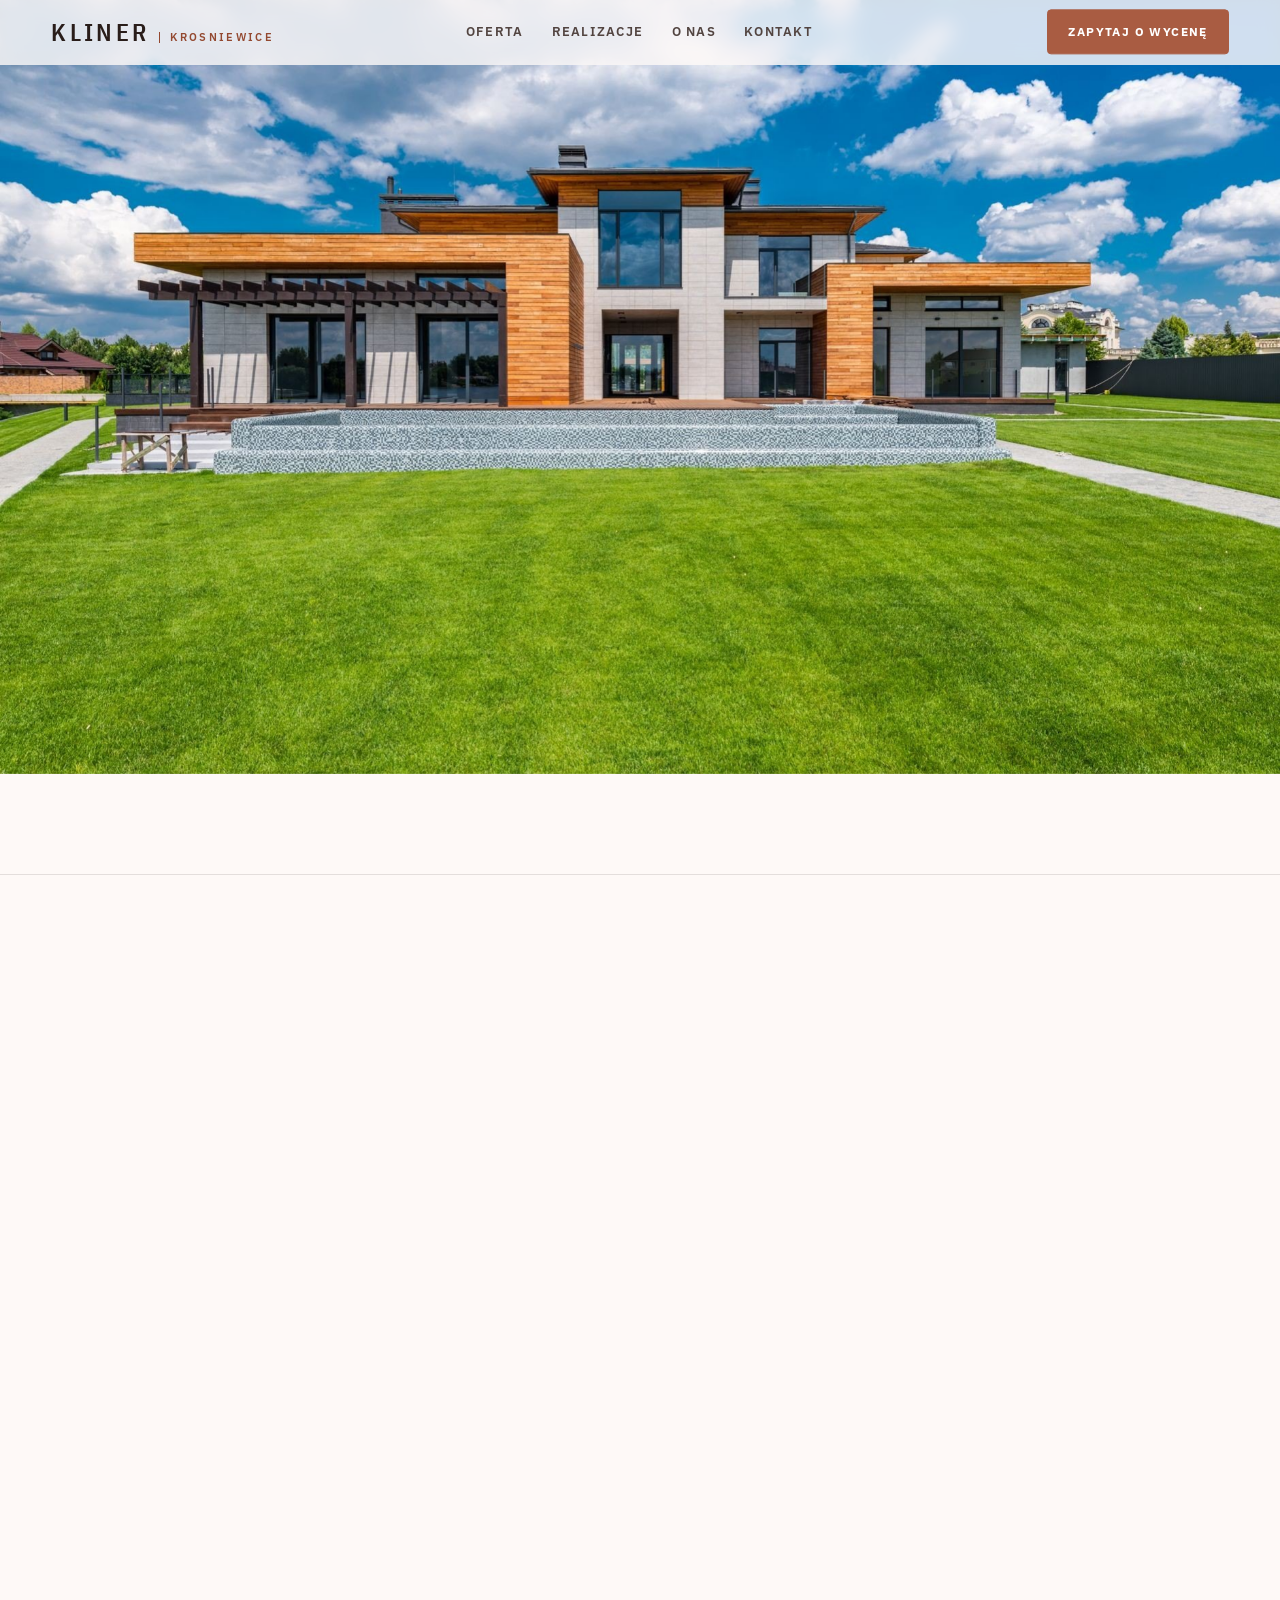
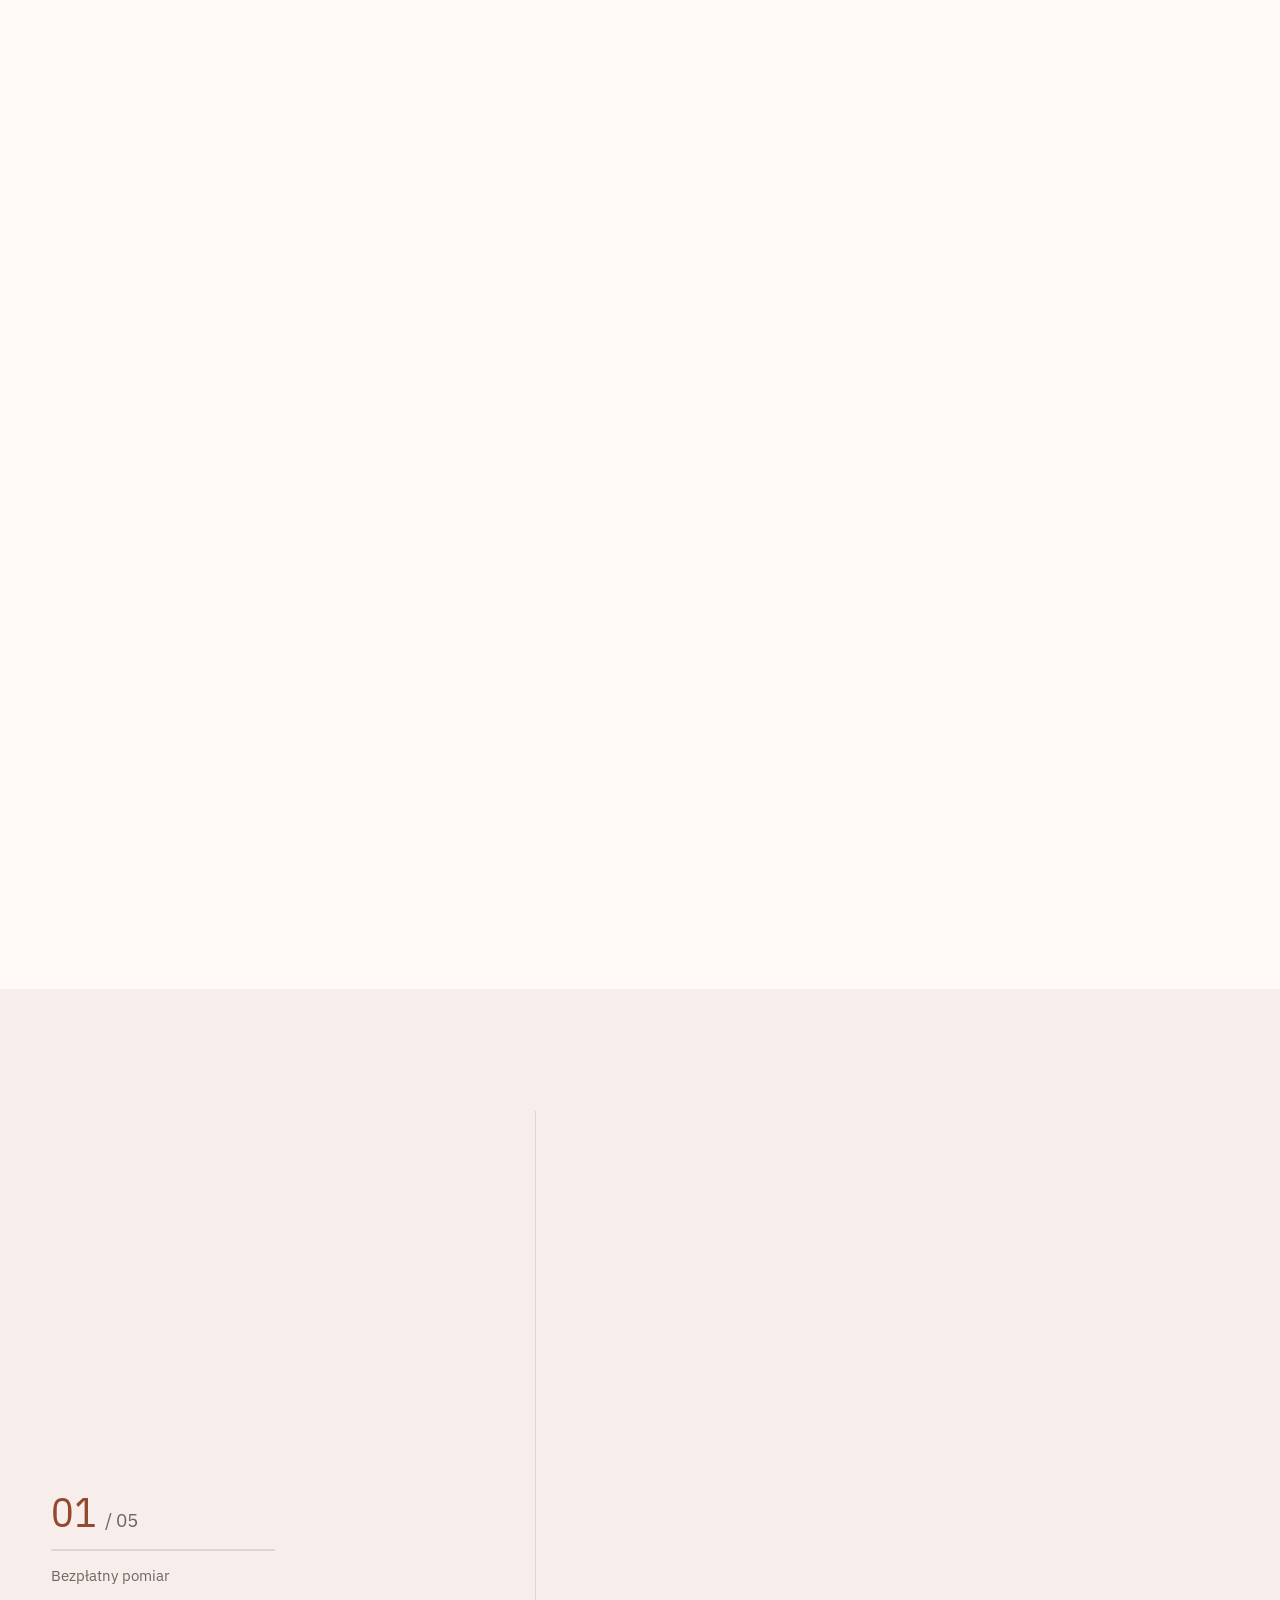
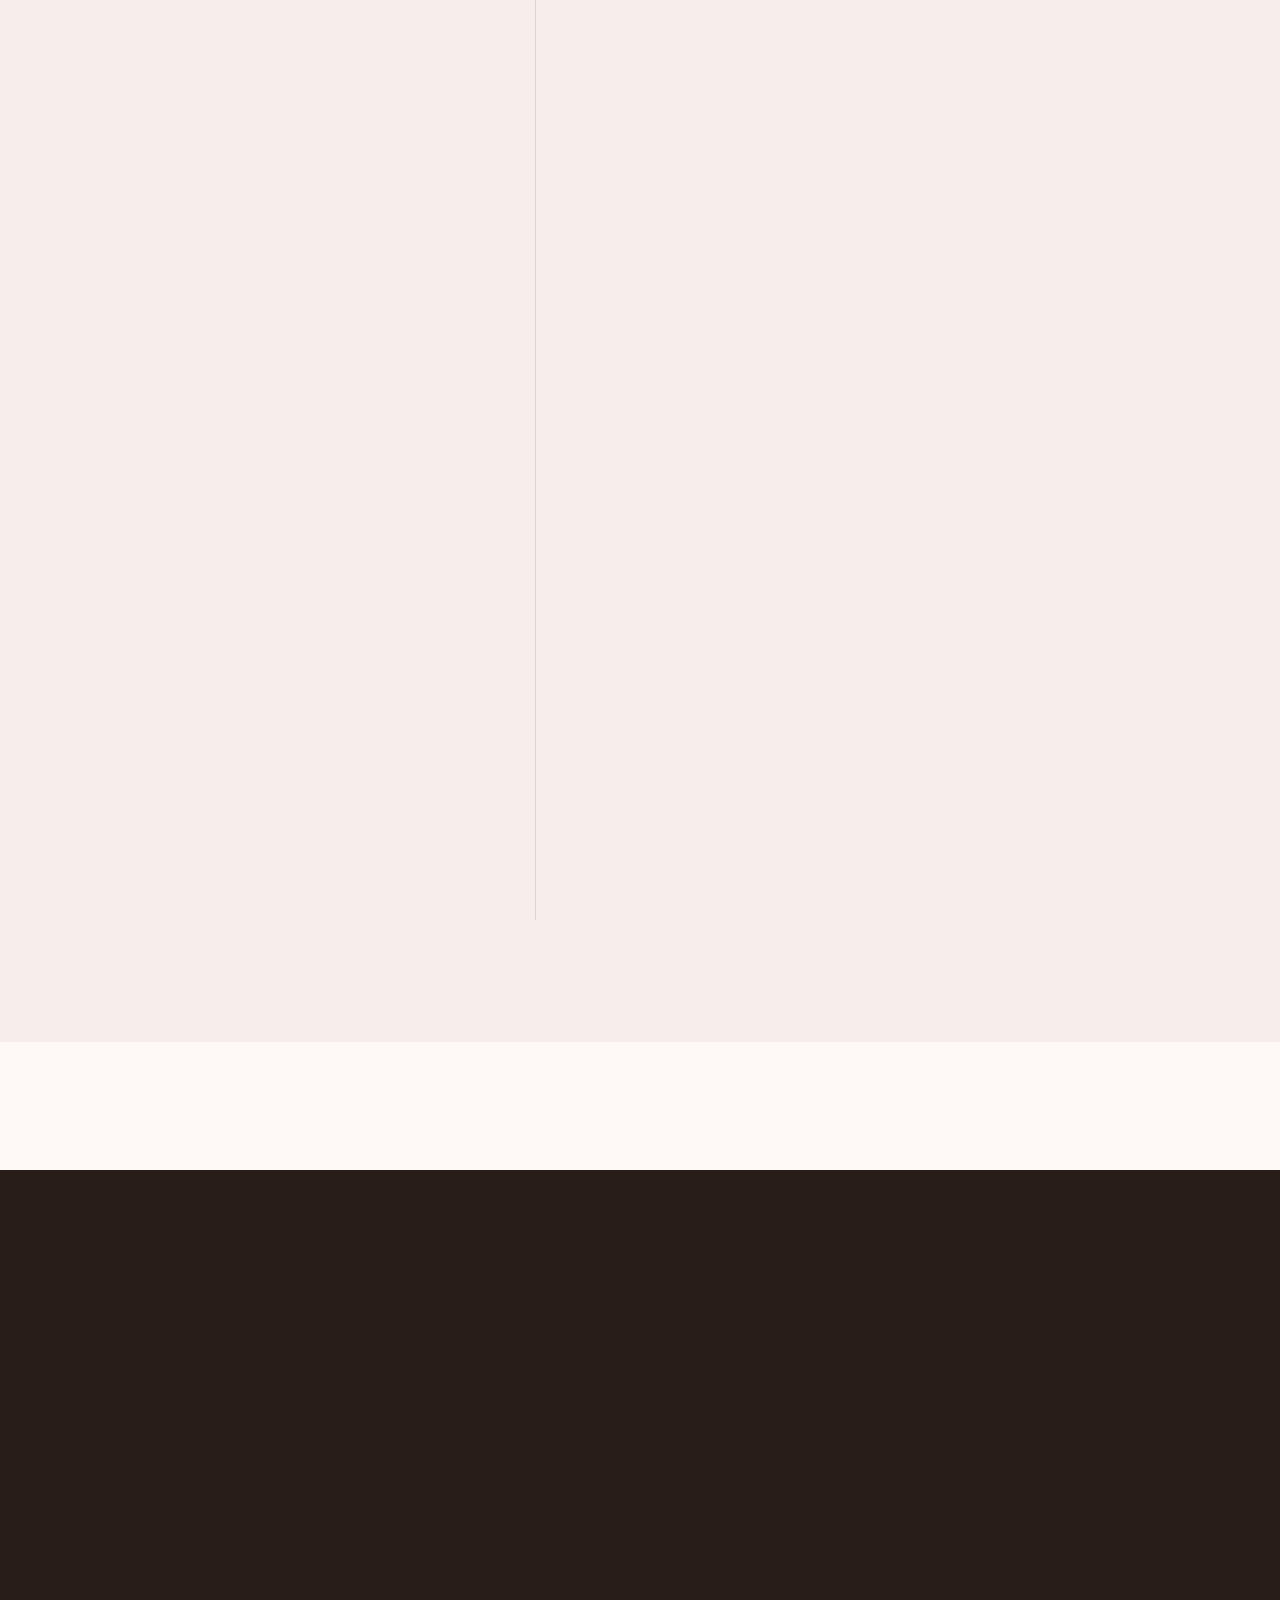
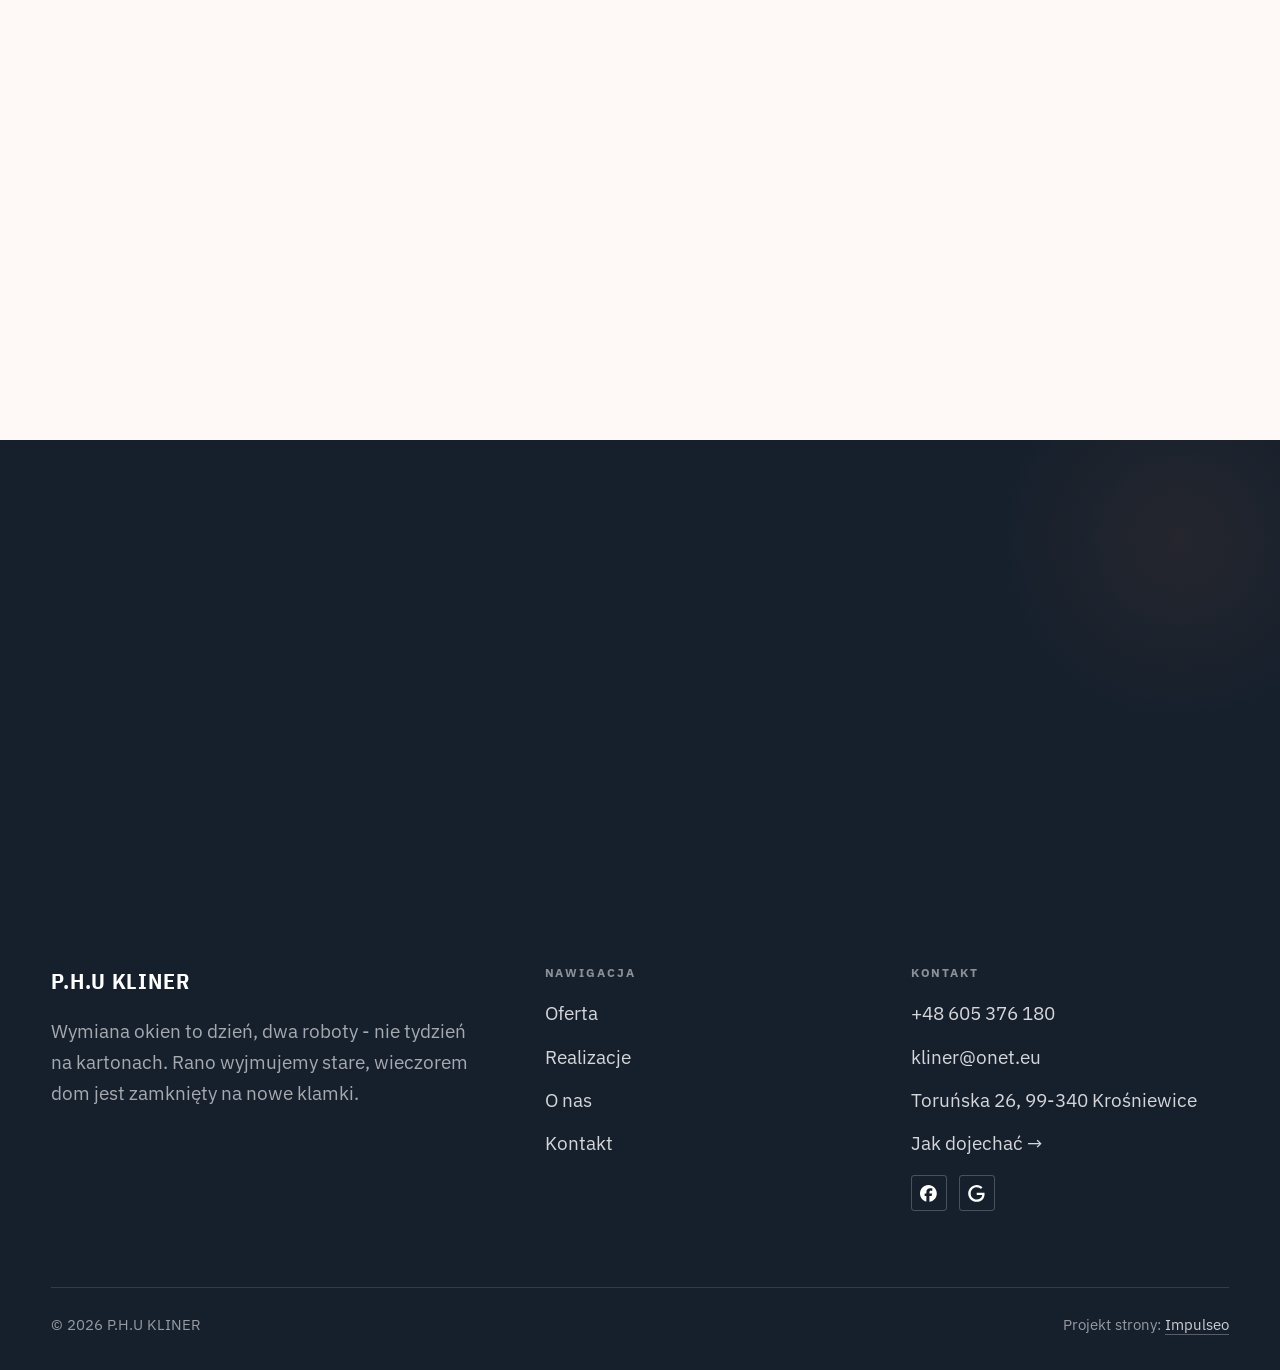
==== index.html @ ed412c78 "Strona demo: p-h-u-kliner" ====
<!DOCTYPE html>
<html lang="pl">
<head>
<meta charset="UTF-8">
<meta name="viewport" content="width=device-width, initial-scale=1.0">
<title>P.H.U KLINER - okna, drzwi i bramy z montażem</title>
<meta name="description" content="Okna PVC i aluminiowe, drzwi, bramy garażowe w Krośniewicach. Bezpłatny pomiar, ciepły montaż, wywóz starych okien, gwarancja. Zadzwoń: +48 605 376 180.">
<link rel="canonical" href="https://impulseo-pl.github.io/p-h-u-kliner/">
<meta name="robots" content="noindex, nofollow">
<meta property="og:type" content="website">
<meta property="og:locale" content="pl_PL">
<meta property="og:site_name" content="KLINER">
<meta property="og:title" content="P.H.U KLINER - okna, drzwi i bramy z montażem">
<meta property="og:description" content="Okna PVC i aluminiowe, drzwi, bramy garażowe w Krośniewicach. Bezpłatny pomiar, ciepły montaż, wywóz starych okien, gwarancja. Zadzwoń: +48 605 376 180.">
<meta property="og:url" content="https://impulseo-pl.github.io/p-h-u-kliner/">
<meta property="og:image" content="https://impulseo-pl.github.io/p-h-u-kliner/img/og.jpg">
<meta property="og:image:width" content="1200">
<meta property="og:image:height" content="630">
<meta name="twitter:card" content="summary_large_image">
<script type="application/ld+json">{"@context": "https://schema.org", "@type": "HomeAndConstructionBusiness", "name": "KLINER", "url": "https://impulseo-pl.github.io/p-h-u-kliner/", "telephone": "+48605376180", "image": "https://impulseo-pl.github.io/p-h-u-kliner/img/og.jpg", "areaServed": "Krośniewice", "sameAs": ["https://www.facebook.com/PHUKLINER/", "https://maps.google.com/?cid=13268947815276422806&g_mp=Cidnb29nbGUubWFwcy5wbGFjZXMudjEuUGxhY2VzLlNlYXJjaFRleHQQAhgEIAA"]}</script>
<link rel="preconnect" href="https://fonts.googleapis.com">
<link rel="preconnect" href="https://fonts.gstatic.com" crossorigin>
<link href="https://fonts.googleapis.com/css2?family=IBM+Plex+Sans+Condensed:wght@500;600;700&family=IBM+Plex+Sans:wght@400;500;600&display=swap" rel="stylesheet">
<link rel="stylesheet" href="assets/styles.css?v=ff910031">
</head>
<body>

<header class="nav">
  <div class="wrap nav-inner">
    <a class="brand" href="index.html"><span class="name">KLINER</span><span class="sub">Krośniewice</span></a>
    <nav class="nav-links">
      <a href="oferta.html">Oferta</a>
      <a href="realizacje.html">Realizacje</a>
      <a href="o-nas.html">O nas</a>
      <a href="kontakt.html">Kontakt</a>
      <a href="kontakt.html" class="btn btn-accent">Zapytaj o wycenę</a>
    </nav>
    <button class="nav-toggle" aria-label="Menu"><span></span><span></span><span></span></button>
  </div>
</header>

<main>
<section class="hero-dom">
  <img class="hd-bg" src="img/hero.jpg" fetchpriority="high" data-rotate="img/g1.jpg|img/g2.jpg" alt="KLINER" width="1880" height="1255">
  <div class="wrap">
    <div class="hd-panel reveal">
      <span class="hd-tick" aria-hidden="true"></span>
      <span class="hd-kicker">Okna, drzwi i bramy</span>
      <h1 class="hd-claim">Okna i drzwi w Krośniewicach. Z pomiarem i montażem.</h1>
      <ul class="hd-tags"><li>Pomiar</li><li>Montaż</li><li>Gwarancja</li><li>od 1990</li></ul>
      <div class="hd-actions">
        <a href="kontakt.html" class="btn btn-accent">Zapytaj o wycenę <span class="arr">→</span></a>
        <a href="tel:+48605376180" class="btn btn-ghost">Zadzwoń +48 605 376 180</a>
      </div>
      <p class="hd-rating"><span class="g-badge"><svg class="gb-ico" viewBox="0 0 24 24" width="18" height="18" aria-hidden="true"><path fill="#4285F4" d="M22.56 12.25c0-.78-.07-1.53-.2-2.25H12v4.26h5.92c-.26 1.37-1.04 2.53-2.21 3.31v2.77h3.57c2.08-1.92 3.28-4.74 3.28-8.09z"/><path fill="#34A853" d="M12 23c2.97 0 5.46-.98 7.28-2.66l-3.57-2.77c-.98.66-2.23 1.06-3.71 1.06-2.86 0-5.29-1.93-6.16-4.53H2.18v2.84C3.99 20.53 7.7 23 12 23z"/><path fill="#FBBC05" d="M5.84 14.09c-.22-.66-.35-1.36-.35-2.09s.13-1.43.35-2.09V7.07H2.18C1.43 8.55 1 10.22 1 12s.43 3.45 1.18 4.93l2.85-2.22.81-.62z"/><path fill="#EA4335" d="M12 5.38c1.62 0 3.06.56 4.21 1.64l3.15-3.15C17.45 2.09 14.97 1 12 1 7.7 1 3.99 3.47 2.18 7.07l3.66 2.84c.87-2.6 3.3-4.53 6.16-4.53z"/></svg><b class="gb-ocena">4,4</b><svg class="gb-stars" viewBox="0 0 90 18" width="74" height="14.8" aria-hidden="true"><g fill="currentColor" opacity=".26"><path transform="translate(0,0)" d="M9 1.6l2.2 4.46 4.92.72-3.56 3.47.84 4.9L9 12.74l-4.4 2.31.84-4.9L1.88 6.68l4.92-.72L9 1.6Z"/><path transform="translate(18,0)" d="M9 1.6l2.2 4.46 4.92.72-3.56 3.47.84 4.9L9 12.74l-4.4 2.31.84-4.9L1.88 6.68l4.92-.72L9 1.6Z"/><path transform="translate(36,0)" d="M9 1.6l2.2 4.46 4.92.72-3.56 3.47.84 4.9L9 12.74l-4.4 2.31.84-4.9L1.88 6.68l4.92-.72L9 1.6Z"/><path transform="translate(54,0)" d="M9 1.6l2.2 4.46 4.92.72-3.56 3.47.84 4.9L9 12.74l-4.4 2.31.84-4.9L1.88 6.68l4.92-.72L9 1.6Z"/><path transform="translate(72,0)" d="M9 1.6l2.2 4.46 4.92.72-3.56 3.47.84 4.9L9 12.74l-4.4 2.31.84-4.9L1.88 6.68l4.92-.72L9 1.6Z"/></g><clipPath id="gs880"><rect x="0" y="0" width="79.2" height="18"/></clipPath><g fill="#FBBC04" clip-path="url(#gs880)"><path transform="translate(0,0)" d="M9 1.6l2.2 4.46 4.92.72-3.56 3.47.84 4.9L9 12.74l-4.4 2.31.84-4.9L1.88 6.68l4.92-.72L9 1.6Z"/><path transform="translate(18,0)" d="M9 1.6l2.2 4.46 4.92.72-3.56 3.47.84 4.9L9 12.74l-4.4 2.31.84-4.9L1.88 6.68l4.92-.72L9 1.6Z"/><path transform="translate(36,0)" d="M9 1.6l2.2 4.46 4.92.72-3.56 3.47.84 4.9L9 12.74l-4.4 2.31.84-4.9L1.88 6.68l4.92-.72L9 1.6Z"/><path transform="translate(54,0)" d="M9 1.6l2.2 4.46 4.92.72-3.56 3.47.84 4.9L9 12.74l-4.4 2.31.84-4.9L1.88 6.68l4.92-.72L9 1.6Z"/><path transform="translate(72,0)" d="M9 1.6l2.2 4.46 4.92.72-3.56 3.47.84 4.9L9 12.74l-4.4 2.31.84-4.9L1.88 6.68l4.92-.72L9 1.6Z"/></g></svg><span class="gb-txt">w Google</span></span></p>
    </div>
  </div>
</section>
<section class="opinie-mini" aria-label="Opinie klientów">
  <div class="wrap">
    <div class="om-row">
      <div class="om-item reveal"><blockquote>„Profesjonalne doradztwo.”</blockquote><span class="om-autor">Sebastian</span></div>
      <div class="om-item reveal"><blockquote>„Polecam na 100%”</blockquote><span class="om-autor">Maciej Baranowski</span></div>
    </div>
  </div>
</section>
<section class="dom-products" id="produkty">
  <div class="wrap">
    <div class="head reveal">
      <span class="eyebrow">Oferta</span>
      <h2>Zakres robót</h2>
    </div>
    <div class="dom-grid">
      <article class="dom-card reveal">
        <figure class="dom-card__img"><img src="img/g3.jpg" alt="Okna PVC i aluminiowe" loading="lazy" width="1600" height="1066" decoding="async"></figure>
        <div class="dom-card__body">
          <h3 class="dom-card__name">Okna PVC i aluminiowe</h3>
          <p class="dom-card__tag">Przewiewa przy ramie, a rachunki za ogrzewanie rosną? Dobieramy okna PVC albo aluminiowe pod konkretne pomieszczenia: cieplejsze pakiety od północy, cichsze szyby od ulicy. Kolor z palety RAL albo okleina drewnopodobna, żeby stolarka grała z elewacją. Parametry tłumaczymy po ludzku - co realnie zmieniają w domu, a co jest dopłatą bez sensu.</p>
          <a class="dom-card__link" href="kontakt.html">Zapytaj o wycenę <span class="arr">→</span></a>
        </div>
      </article>
      <article class="dom-card reveal">
        <figure class="dom-card__img"><img src="img/g4.jpg" alt="Wymiana okien z demontażem" loading="lazy" width="1600" height="1066" decoding="async"></figure>
        <div class="dom-card__body">
          <h3 class="dom-card__name">Wymiana okien z demontażem</h3>
          <p class="dom-card__tag">Boisz się gruzu i kurzu przy wymianie? Meble i podłogi okrywamy folią, zanim ruszymy pierwszą ramę. Stare okno wyjmujemy w całości, ubytki tynku przy ościeżach poprawiamy na bieżąco, a nowe stawiamy na ciepłym montażu z taśmami rozprężnymi - żeby wokół ramy nie uciekało ciepło. Stare ramy zabieramy od razu.</p>
          <a class="dom-card__link" href="kontakt.html">Zapytaj o wycenę <span class="arr">→</span></a>
        </div>
      </article>
      <article class="dom-card reveal">
        <figure class="dom-card__img"><img src="img/g5.jpg" alt="Drzwi zewnętrzne" loading="lazy" width="1600" height="1066" decoding="async"></figure>
        <div class="dom-card__body">
          <h3 class="dom-card__name">Drzwi zewnętrzne</h3>
          <p class="dom-card__tag">Drzwi wejściowe mają dwa zadania: trzymać ciepło i wytrzymać próbę wyważenia. Montujemy drzwi stalowe i aluminiowe z ciepłym progiem i zamkami klasy antywłamaniowej, wypoziomowane tak, żeby domykały się same, bez trzaskania. Kolor dobieramy do okien i elewacji - wejście ma wyglądać jak zaprojektowane, a nie dokupione.</p>
          <a class="dom-card__link" href="kontakt.html">Zapytaj o wycenę <span class="arr">→</span></a>
        </div>
      </article>
      <article class="dom-card reveal">
        <figure class="dom-card__img"><img src="img/g6.jpg" alt="Drzwi wewnętrzne" loading="lazy" width="1600" height="1066" decoding="async"></figure>
        <div class="dom-card__body">
          <h3 class="dom-card__name">Drzwi wewnętrzne</h3>
          <p class="dom-card__tag">Drzwi pokojowe otwierasz częściej niż wszystkie inne w domu, więc krzywy montaż przypomina o sobie codziennie. Montujemy skrzydła przylgowe, bezprzylgowe i przesuwne z ościeżnicami regulowanymi, które kryją nierówności ściany po remoncie. Zawiasy ustawiamy tak, żeby nic nie skrzypiało ani nie łapało o podłogę. Otwór po starej ościeżnicy wykańczamy do gotowej ściany.</p>
          <a class="dom-card__link" href="kontakt.html">Zapytaj o wycenę <span class="arr">→</span></a>
        </div>
      </article>
      <article class="dom-card reveal">
        <figure class="dom-card__img"><img src="img/g7.jpg" alt="Bramy garażowe" loading="lazy" width="1600" height="1112" decoding="async"></figure>
        <div class="dom-card__body">
          <h3 class="dom-card__name">Bramy garażowe</h3>
          <p class="dom-card__tag">Stara brama uchylna hałasuje i wypuszcza ciepło z garażu pod domem? Wymieniamy ją na segmentową z ociepleniem - często bez kucia nadproża, jeśli wymiary pozwalają. Sprężyny dobieramy pod ciężar konkretnej bramy, nie z jednej półki. Na koniec dostajesz piloty i pokaz awaryjnego otwierania przy braku prądu.</p>
          <a class="dom-card__link" href="kontakt.html">Zapytaj o wycenę <span class="arr">→</span></a>
        </div>
      </article>
      <article class="dom-card reveal">
        <figure class="dom-card__img"><img src="img/g8.jpg" alt="Rolety, moskitiery i parapety" loading="lazy" width="1600" height="1068" decoding="async"></figure>
        <div class="dom-card__body">
          <h3 class="dom-card__name">Rolety, moskitiery i parapety</h3>
          <p class="dom-card__tag">Komary w sypialni i słońce grzejące prosto w telewizor? Moskitiery i rolety załatwiają to bez klimatyzacji. Dokładamy je do istniejących okien albo montujemy razem z nowymi - wtedy skrzynki rolet chowają się w ociepleniu i nie widać ich z ulicy. Sterowanie ręczne albo na pilota, zależnie od budżetu.</p>
          <a class="dom-card__link" href="kontakt.html">Zapytaj o wycenę <span class="arr">→</span></a>
        </div>
      </article>
    </div>
    <div style="margin-top:var(--space-7)" class="reveal"><a href="oferta.html" class="btn btn-ghost">Pełna oferta <span class="arr">→</span></a></div>
  </div>
</section>
<section class="proces proces-os dom">
  <div class="wrap proc-grid">
    <div class="proc-side">
      <div class="head reveal">
        <span class="eyebrow">Jak to działa</span>
        <h2>Od pomiaru po montaż - prowadzimy za rękę</h2>
        <p>Każdy etap ma swój termin - wiesz, co i kiedy się dzieje.</p>
      </div>
      <div class="proc-count" aria-hidden="true"><span class="pc-cur">01</span><span class="pc-all">/ 05</span></div>
      <div class="proc-bar" aria-hidden="true"><i></i></div>
      <p class="proc-now" aria-hidden="true">Bezpłatny pomiar</p>
    </div>
    <ol class="proces-line">
      <li class="reveal"><span class="pno">01</span><h3>Bezpłatny pomiar</h3><p>Przyjeżdżamy, mierzymy i doradzamy dobór - bez opłat.</p></li>
      <li class="reveal"><span class="pno">02</span><h3>Wycena i dobór</h3><p>Jasna oferta i dobór rozwiązania pod Twój dom i budżet.</p></li>
      <li class="reveal"><span class="pno">03</span><h3>Zamówienie i produkcja</h3><p>Składamy zamówienie i pilnujemy terminu dostawy.</p></li>
      <li class="reveal"><span class="pno">04</span><h3>Staranny montaż</h3><p>Montujemy równo i dokładnie, z czystym wykończeniem krawędzi.</p></li>
      <li class="reveal"><span class="pno">05</span><h3>Odbiór i gwarancja</h3><p>Sprawdzamy działanie, instruujemy i dajemy gwarancję.</p></li>
    </ol>
  </div>
</section>
<section class="stopklatka" aria-hidden="true">
  <div class="stk-bg" style="background-image:url(img/g9.jpg)"></div>
</section>
<section class="opinie">
  <div class="wrap">
    <div class="head center reveal">
      <span class="eyebrow">Opinie</span>
      <h2>Co mówią klienci</h2>
    </div>
    <p class="op-meta reveal"><span class="g-badge"><svg class="gb-ico" viewBox="0 0 24 24" width="18" height="18" aria-hidden="true"><path fill="#4285F4" d="M22.56 12.25c0-.78-.07-1.53-.2-2.25H12v4.26h5.92c-.26 1.37-1.04 2.53-2.21 3.31v2.77h3.57c2.08-1.92 3.28-4.74 3.28-8.09z"/><path fill="#34A853" d="M12 23c2.97 0 5.46-.98 7.28-2.66l-3.57-2.77c-.98.66-2.23 1.06-3.71 1.06-2.86 0-5.29-1.93-6.16-4.53H2.18v2.84C3.99 20.53 7.7 23 12 23z"/><path fill="#FBBC05" d="M5.84 14.09c-.22-.66-.35-1.36-.35-2.09s.13-1.43.35-2.09V7.07H2.18C1.43 8.55 1 10.22 1 12s.43 3.45 1.18 4.93l2.85-2.22.81-.62z"/><path fill="#EA4335" d="M12 5.38c1.62 0 3.06.56 4.21 1.64l3.15-3.15C17.45 2.09 14.97 1 12 1 7.7 1 3.99 3.47 2.18 7.07l3.66 2.84c.87-2.6 3.3-4.53 6.16-4.53z"/></svg><b class="gb-ocena">4,4</b><svg class="gb-stars" viewBox="0 0 90 18" width="74" height="14.8" aria-hidden="true"><g fill="currentColor" opacity=".26"><path transform="translate(0,0)" d="M9 1.6l2.2 4.46 4.92.72-3.56 3.47.84 4.9L9 12.74l-4.4 2.31.84-4.9L1.88 6.68l4.92-.72L9 1.6Z"/><path transform="translate(18,0)" d="M9 1.6l2.2 4.46 4.92.72-3.56 3.47.84 4.9L9 12.74l-4.4 2.31.84-4.9L1.88 6.68l4.92-.72L9 1.6Z"/><path transform="translate(36,0)" d="M9 1.6l2.2 4.46 4.92.72-3.56 3.47.84 4.9L9 12.74l-4.4 2.31.84-4.9L1.88 6.68l4.92-.72L9 1.6Z"/><path transform="translate(54,0)" d="M9 1.6l2.2 4.46 4.92.72-3.56 3.47.84 4.9L9 12.74l-4.4 2.31.84-4.9L1.88 6.68l4.92-.72L9 1.6Z"/><path transform="translate(72,0)" d="M9 1.6l2.2 4.46 4.92.72-3.56 3.47.84 4.9L9 12.74l-4.4 2.31.84-4.9L1.88 6.68l4.92-.72L9 1.6Z"/></g><clipPath id="gs880"><rect x="0" y="0" width="79.2" height="18"/></clipPath><g fill="#FBBC04" clip-path="url(#gs880)"><path transform="translate(0,0)" d="M9 1.6l2.2 4.46 4.92.72-3.56 3.47.84 4.9L9 12.74l-4.4 2.31.84-4.9L1.88 6.68l4.92-.72L9 1.6Z"/><path transform="translate(18,0)" d="M9 1.6l2.2 4.46 4.92.72-3.56 3.47.84 4.9L9 12.74l-4.4 2.31.84-4.9L1.88 6.68l4.92-.72L9 1.6Z"/><path transform="translate(36,0)" d="M9 1.6l2.2 4.46 4.92.72-3.56 3.47.84 4.9L9 12.74l-4.4 2.31.84-4.9L1.88 6.68l4.92-.72L9 1.6Z"/><path transform="translate(54,0)" d="M9 1.6l2.2 4.46 4.92.72-3.56 3.47.84 4.9L9 12.74l-4.4 2.31.84-4.9L1.88 6.68l4.92-.72L9 1.6Z"/><path transform="translate(72,0)" d="M9 1.6l2.2 4.46 4.92.72-3.56 3.47.84 4.9L9 12.74l-4.4 2.31.84-4.9L1.88 6.68l4.92-.72L9 1.6Z"/></g></svg><span class="gb-txt">w Google</span></span></p>
    <p class="op-meta reveal"><a class="op-google" href="https://maps.google.com/?cid=13268947815276422806&amp;g_mp=Cidnb29nbGUubWFwcy5wbGFjZXMudjEuUGxhY2VzLlNlYXJjaFRleHQQAhgEIAA" target="_blank" rel="noopener"><svg class="op-g-ico" viewBox="0 0 24 24" width="17" height="17" aria-hidden="true"><path fill="#4285F4" d="M22.56 12.25c0-.78-.07-1.53-.2-2.25H12v4.26h5.92c-.26 1.37-1.04 2.53-2.21 3.31v2.77h3.57c2.08-1.92 3.28-4.74 3.28-8.09z"/><path fill="#34A853" d="M12 23c2.97 0 5.46-.98 7.28-2.66l-3.57-2.77c-.98.66-2.23 1.06-3.71 1.06-2.86 0-5.29-1.93-6.16-4.53H2.18v2.84C3.99 20.53 7.7 23 12 23z"/><path fill="#FBBC05" d="M5.84 14.09c-.22-.66-.35-1.36-.35-2.09s.13-1.43.35-2.09V7.07H2.18C1.43 8.55 1 10.22 1 12s.43 3.45 1.18 4.93l2.85-2.22.81-.62z"/><path fill="#EA4335" d="M12 5.38c1.62 0 3.06.56 4.21 1.64l3.15-3.15C17.45 2.09 14.97 1 12 1 7.7 1 3.99 3.47 2.18 7.07l3.66 2.84c.87-2.6 3.3-4.53 6.16-4.53z"/></svg><span>Zobacz opinie w Google</span><span class="arr">→</span></a></p>
    <div class="opinie-grid">
      <figure class="op-card reveal"><span class="op-star"><svg class="ico-star" width="14" height="14" viewBox="0 0 24 24" style="vertical-align:-2px" aria-hidden="true"><path d="M12 2.8l2.85 5.8 6.4.93-4.63 4.5 1.1 6.37L12 17.4l-5.72 3 1.1-6.37-4.63-4.5 6.4-.93L12 2.8Z" fill="currentColor"/></svg><svg class="ico-star" width="14" height="14" viewBox="0 0 24 24" style="vertical-align:-2px" aria-hidden="true"><path d="M12 2.8l2.85 5.8 6.4.93-4.63 4.5 1.1 6.37L12 17.4l-5.72 3 1.1-6.37-4.63-4.5 6.4-.93L12 2.8Z" fill="currentColor"/></svg><svg class="ico-star" width="14" height="14" viewBox="0 0 24 24" style="vertical-align:-2px" aria-hidden="true"><path d="M12 2.8l2.85 5.8 6.4.93-4.63 4.5 1.1 6.37L12 17.4l-5.72 3 1.1-6.37-4.63-4.5 6.4-.93L12 2.8Z" fill="currentColor"/></svg><svg class="ico-star" width="14" height="14" viewBox="0 0 24 24" style="vertical-align:-2px" aria-hidden="true"><path d="M12 2.8l2.85 5.8 6.4.93-4.63 4.5 1.1 6.37L12 17.4l-5.72 3 1.1-6.37-4.63-4.5 6.4-.93L12 2.8Z" fill="currentColor"/></svg><svg class="ico-star" width="14" height="14" viewBox="0 0 24 24" style="vertical-align:-2px" aria-hidden="true"><path d="M12 2.8l2.85 5.8 6.4.93-4.63 4.5 1.1 6.37L12 17.4l-5.72 3 1.1-6.37-4.63-4.5 6.4-.93L12 2.8Z" fill="currentColor"/></svg></span><blockquote>Profesjonalne doradztwo. Ceny rozsądne. Polecam</blockquote><span class="op-autor">Sebastian</span></figure>
      <figure class="op-card reveal"><span class="op-star"><svg class="ico-star" width="14" height="14" viewBox="0 0 24 24" style="vertical-align:-2px" aria-hidden="true"><path d="M12 2.8l2.85 5.8 6.4.93-4.63 4.5 1.1 6.37L12 17.4l-5.72 3 1.1-6.37-4.63-4.5 6.4-.93L12 2.8Z" fill="currentColor"/></svg><svg class="ico-star" width="14" height="14" viewBox="0 0 24 24" style="vertical-align:-2px" aria-hidden="true"><path d="M12 2.8l2.85 5.8 6.4.93-4.63 4.5 1.1 6.37L12 17.4l-5.72 3 1.1-6.37-4.63-4.5 6.4-.93L12 2.8Z" fill="currentColor"/></svg><svg class="ico-star" width="14" height="14" viewBox="0 0 24 24" style="vertical-align:-2px" aria-hidden="true"><path d="M12 2.8l2.85 5.8 6.4.93-4.63 4.5 1.1 6.37L12 17.4l-5.72 3 1.1-6.37-4.63-4.5 6.4-.93L12 2.8Z" fill="currentColor"/></svg><svg class="ico-star" width="14" height="14" viewBox="0 0 24 24" style="vertical-align:-2px" aria-hidden="true"><path d="M12 2.8l2.85 5.8 6.4.93-4.63 4.5 1.1 6.37L12 17.4l-5.72 3 1.1-6.37-4.63-4.5 6.4-.93L12 2.8Z" fill="currentColor"/></svg><svg class="ico-star" width="14" height="14" viewBox="0 0 24 24" style="vertical-align:-2px" aria-hidden="true"><path d="M12 2.8l2.85 5.8 6.4.93-4.63 4.5 1.1 6.37L12 17.4l-5.72 3 1.1-6.37-4.63-4.5 6.4-.93L12 2.8Z" fill="currentColor"/></svg></span><blockquote>Polecam na 100%</blockquote><span class="op-autor">Maciej Baranowski</span></figure>
    </div>
  </div>
</section>
<section>
  <div class="wrap">
    <div class="head reveal">
      <span class="eyebrow">Realizacje</span>
      <h2>Zdjęcia z realizacji</h2>
      <p>Okna, drzwi i bramy garażowe, jakie montujemy w domach. Kolor, profil i rodzaj szyby dobieramy pod konkretny budynek.</p>
    </div>
    <div class="gallery">
      <div class="tile t-two3 reveal"><img src="img/g10.jpg" alt="KLINER" loading="lazy" width="1600" height="1066" decoding="async"></div>
      <div class="tile t-third reveal"><img src="img/g11.jpg" alt="KLINER" loading="lazy" width="1600" height="1068" decoding="async"></div>
      <div class="tile t-third reveal"><img src="img/g12.jpg" alt="KLINER" loading="lazy" width="1600" height="1067" decoding="async"></div>
      <div class="tile t-third reveal"><img src="img/g13.jpg" alt="KLINER" loading="lazy" width="1600" height="1068" decoding="async"></div>
      <div class="tile t-third reveal"><img src="img/g14.jpg" alt="KLINER" loading="lazy" width="1600" height="1066" decoding="async"></div>
    </div>
    <div style="margin-top:var(--space-7)" class="reveal"><a href="realizacje.html" class="btn btn-accent">Pełna galeria <span class="arr">→</span></a></div>
  </div>
</section>
<section class="cta">
  <div class="wrap">
    <div class="reveal">
      <span class="eyebrow">Współpraca</span>
      <h2>Zapytaj o wycenę albo umów bezpłatny pomiar.</h2>
      <p>Napisz lub zadzwoń - doradzimy dobór, zmierzymy u Ciebie i podamy jasną cenę. Bez zobowiązań.</p>
    </div>
    <div class="cta-actions reveal">
      <a href="kontakt.html" class="btn btn-light">Zapytaj o wycenę <span class="arr">→</span></a>
      <a href="tel:+48605376180" class="btn btn-ghost btn-ghost-cta">+48 605 376 180</a>
    </div>
  </div>
</section>
</main>

<footer>
  <div class="wrap">
    <div class="foot-grid">
      <div class="foot-brand">
        <div class="name">P.H.U KLINER</div>
        <p>Wymiana okien to dzień, dwa roboty - nie tydzień na kartonach. Rano wyjmujemy stare, wieczorem dom jest zamknięty na nowe klamki.</p>
      </div>
      <div class="foot-col">
        <h4>Nawigacja</h4>
        <a href="oferta.html">Oferta</a>
        <a href="realizacje.html">Realizacje</a>
        <a href="o-nas.html">O nas</a>
        <a href="kontakt.html">Kontakt</a>
      </div>
      <div class="foot-col">
        <h4>Kontakt</h4>
        <a href="tel:+48605376180">+48 605 376 180</a>
        <a href="mailto:kliner@onet.eu">kliner@onet.eu</a>
        <p>Toruńska 26, 99-340 Krośniewice</p>
        <a href="https://maps.google.com/?cid=13268947815276422806&g_mp=Cidnb29nbGUubWFwcy5wbGFjZXMudjEuUGxhY2VzLlNlYXJjaFRleHQQAhgEIAA" target="_blank" rel="noopener">Jak dojechać →</a>
      <div class="foot-soc">
        <a class="soc" href="https://www.facebook.com/PHUKLINER/" target="_blank" rel="noopener" aria-label="Facebook - KLINER"><svg viewBox="0 0 24 24" aria-hidden="true" focusable="false"><path d="M9.101 23.691v-7.98H6.627v-3.667h2.474v-1.58c0-4.085 1.848-5.978 5.858-5.978.401 0 .955.042 1.468.103a8.68 8.68 0 0 1 1.141.195v3.325a8.623 8.623 0 0 0-.653-.036 26.805 26.805 0 0 0-.733-.009c-.707 0-1.259.096-1.675.309a1.686 1.686 0 0 0-.679.622c-.258.42-.374.995-.374 1.752v1.297h3.919l-.386 2.103-.287 1.564h-3.246v8.245C19.396 23.238 24 18.179 24 12.044c0-6.627-5.373-12-12-12s-12 5.373-12 12c0 5.628 3.874 10.35 9.101 11.647Z" fill="currentColor"/></svg></a>
        <a class="soc" href="https://maps.google.com/?cid=13268947815276422806&g_mp=Cidnb29nbGUubWFwcy5wbGFjZXMudjEuUGxhY2VzLlNlYXJjaFRleHQQAhgEIAA" target="_blank" rel="noopener" aria-label="Google - KLINER"><svg viewBox="0 0 24 24" aria-hidden="true" focusable="false"><path d="M12.48 10.92v3.28h7.84c-.24 1.84-.853 3.187-1.787 4.133-1.147 1.147-2.933 2.4-6.053 2.4-4.827 0-8.6-3.893-8.6-8.72s3.773-8.72 8.6-8.72c2.6 0 4.507 1.027 5.907 2.347l2.307-2.307C18.747 1.44 16.133 0 12.48 0 5.867 0 .307 5.387.307 12s5.56 12 12.173 12c3.573 0 6.267-1.173 8.373-3.36 2.16-2.16 2.84-5.213 2.84-7.667 0-.76-.053-1.467-.173-2.053H12.48z" fill="currentColor"/></svg></a>
      </div>
      </div>
    </div>
    <div class="foot-bot">
      <span>© 2026 P.H.U KLINER</span>
      <span>Projekt strony: <a class="foot-credit" href="https://impulseo.pl" target="_blank" rel="noopener">Impulseo</a></span>
    </div>
  </div>
</footer>
<div class="sticky-reserve"><a class="sr-book" href="kontakt.html">Zapytaj o wycenę</a><a class="sr-call" href="tel:+48605376180" aria-label="Zadzwoń"><svg class="ico-tel" width="16" height="16" viewBox="0 0 24 24" fill="none" aria-hidden="true"><path d="M6.6 10.8a15.5 15.5 0 0 0 6.6 6.6l2.2-2.2a1 1 0 0 1 1-.24 11.4 11.4 0 0 0 3.6.58 1 1 0 0 1 1 1V20a1 1 0 0 1-1 1A17 17 0 0 1 3 4a1 1 0 0 1 1-1h3.5a1 1 0 0 1 1 1c0 1.25.2 2.46.58 3.6a1 1 0 0 1-.25 1l-2.23 2.2Z" fill="currentColor"/></svg></a></div>
<div class="demo-wazne" data-do="2026-10-07" data-cykl="3" hidden><svg class="dw-ico" width="13" height="13" viewBox="0 0 24 24" fill="none" aria-hidden="true"><circle cx="12" cy="12" r="8.6" stroke="currentColor" stroke-width="1.8"/><path d="M12 7.2V12l3.3 2" stroke="currentColor" stroke-width="1.8" stroke-linecap="round"/></svg><span class="dw-txt"></span></div>

<script src="assets/main.js"></script>
</body>
</html>
---- assets/styles.css ----
/* ============================================================
   STOLBASZ — premium, architektoniczny B2B fit-out
   Jasna paleta, zero brązu. System wg premium-web-craft.
   Projekt strony: Impulseo (impulseo.pl)
   ============================================================ */

:root{
  /* PALETA — jasna, architektoniczna, chłodna */
  --paper:#F4F7FA;          /* główne tło */
  --paper-2:#E7EDF3;        /* sekcje alternatywne (chłodny jasny szary) */
  --paper-3:#E7EDF3;        /* delikatne wypełnienia */
  --ink:#16202C;            /* tekst główny — chłodny grafit */
  --ink-soft:#3A4654;       /* nagłówki drugorzędne */
  --muted:#5C6672;          /* tekst poboczny */
  --line:rgba(22,32,44,.12);/* hairline */
  --accent:#235E96;         /* stonowany petrol-slate — jedyny akcent */
  --accent-d:#1A4A78;
  --accent-soft:rgba(35,94,150,.10);
  --dark:#16202C;           /* sekcje ciemne (stopka/CTA) */

  /* HOVER ZDJĘĆ — JEDEN standard dla całego silnika (decyzja K. 04.08.2026, artefakt z wariantami).
     AKTUALNE (K.+Szymon 09.08.2026, wybór z artefaktu 6 wariantów): zoom 1.05 przy 1.4s -
     przy tak długim czasie mocniejszy kadr NIE skacze, tylko „oddycha". Poprzedni standard
     (1.02 / .55s z 04.08) odbierany jako dynamiczny i szybki.
     Spoczynek lekko przygaszony, ale TYLKO tam, gdzie jest mysz (@media hover:hover) —
     na telefonie zdjęcia zostają w pełnej jasności. */
  --img-zoom:1.05;                   /* K.+Szymon 09.08: wariant F z artefaktu porównawczego */
  --img-rest:brightness(.95) saturate(.99);
  --img-hot:brightness(1.06) saturate(1.05);
  --img-dur:1.4s;                    /* K.+Szymon 09.08 (wariant F): powoli = elegancko */
  --img-ease:cubic-bezier(.16,.84,.44,1);  /* miękki ogon, efekt „oddychania" */

  /* ODSTĘPY — skala 4/8 */
  --space-1:4px; --space-2:8px; --space-3:12px; --space-4:16px; --space-5:24px;
  --space-6:32px; --space-7:48px; --space-8:64px; --space-9:96px; --space-10:128px;

  /* TYPOGRAFIA — fluid clamp() (skala podbita 16.07.2026: większe, czytelniejsze litery — uwaga Adama) */
  --text-sm:clamp(.9rem,.87rem + .12vw,1rem);
  --text-base:clamp(1.08rem,1.04rem + .18vw,1.2rem);
  --text-lg:clamp(1.24rem,1.15rem + .34vw,1.44rem);
  --text-h3:clamp(1.34rem,1.22rem + .55vw,1.66rem);
  --text-h2:clamp(2.1rem,1.66rem + 2.1vw,3.1rem);
  --text-h1:clamp(2.9rem,2.1rem + 4vw,5.1rem);

  /* PROMIENIE — architektoniczne, raczej ostre */
  --r-sm:3px; --r-md:6px; --r-lg:10px;

  /* RUCH */
  --ease:cubic-bezier(.25,.46,.45,.94); --dur:.24s;

  /* CIENIE — miękkie, warstwowe */
  --sh-sm:0 1px 2px rgba(16,24,32,.04), 0 2px 8px rgba(16,24,32,.05);
  --sh-md:0 2px 6px rgba(16,24,32,.05), 0 12px 28px -8px rgba(16,24,32,.12);
  --sh-lg:0 6px 14px rgba(16,24,32,.07), 0 26px 56px -18px rgba(16,24,32,.22);

  --hairline:1px solid var(--line);

  --font-display:'IBM Plex Sans Condensed','IBM Plex Sans',sans-serif;
  --font-body:'IBM Plex Sans',sans-serif;
}

*{box-sizing:border-box;margin:0;padding:0}
html{scroll-behavior:smooth}
body{
  font-family:var(--font-body);
  font-size:var(--text-base);
  line-height:1.65;
  color:var(--ink);
  background:var(--paper);
  -webkit-font-smoothing:antialiased;
  text-rendering:optimizeLegibility;
}
img{max-width:100%;height:auto;display:block}  /* height:auto = width/height z atrybutów trzyma proporcje (TOP#12) */
a{color:inherit;text-decoration:none}

.wrap{width:min(92%,1180px);margin-inline:auto}
section{padding-block:clamp(52px,6.5vw,96px)}

h1,h2,h3{font-family:var(--font-display);font-weight:700;line-height:1.08;letter-spacing:-.02em;color:var(--ink)}
h1{font-size:var(--text-h1);letter-spacing:-.035em}
h2{font-size:var(--text-h2);letter-spacing:-.025em}
h3{font-size:var(--text-h3)}
/* MIARA — długość wiersza. WCAG 2.2 SC 1.4.8: max 80 znaków; Butterick: 45–90.
   68ch daje realnie 72–78 znaków polskiego tekstu, czyli z zapasem pod granicą.
   Wcześniej limit miał TYLKO <p> — <li>, <blockquote> i <dd> nie miały żadnego,
   i to jedyny powód, dla którego 23 bloki na dwóch oddanych stronach jadą po
   83–106 znaków w wierszu (pomiar 07.08.2026, bramka `miara`).
   ⚠️ Listy i definicje ograniczamy TYLKO bez klasy: `ul`/`ol` z klasą to u nas
   układ (siatki kafli, menu), a nie tekst ciągły — tam miarę wyznacza układ. */
/* 60ch, nie 68ch (K. 10.08): po zmianie fontów na węższe kroje (DM Sans i spółka)
   w 68ch mieściło się ~90 znaków - bramka pikselowa słusznie zgłaszała przekroczenie
   granicy 80. Pomiar na żywej przeglądarce: 60ch = 90 znaków, 53ch = ~78 znaków, czyli normę WCAG 1.4.8. */
:root{ --miara:53ch }
p{max-width:min(100%,var(--miara))}
blockquote,
ul:not([class])>li, ol:not([class])>li,
dl:not([class])>dd{max-width:min(100%,var(--miara))}

/* ⚠️ Świadomie BEZ wyjątku `.tile p,.card p,.svc p{max-width:none}`, choć nasuwa się sam:
   te akapity BYŁY już ograniczone (stare `p{max-width:65ch}`), więc „wyjątek" nie odblokowałby
   niczego nowego — tylko ROZLUŹNIŁ stan sprzed zmiany na wszystkich demach naraz.
   `figcaption` żadna z reguł wyżej nie dotyczy, więc też nie potrzebuje zwolnienia. */

/* ŁAMANIE. `balance` wyrównuje długości wierszy w nagłówku, `pretty` pilnuje ostatniego
   wiersza akapitu, żeby nie został w nim jeden wyraz. Obsługiwane od Chrome 117 /
   Safari 17.5; starsze przeglądarki po prostu ignorują tę własność.
   `text-wrap:pretty` nie występowało dotąd ANI RAZ w silniku ani w repo klientów. */
h1,h2,h3,.lead,.lede{text-wrap:balance}
p,li,blockquote,dd{text-wrap:pretty}

.eyebrow{
  font-family:var(--font-body);
  font-size:var(--text-sm);
  font-weight:600;
  letter-spacing:.18em;
  text-transform:uppercase;
  color:var(--accent);
  display:inline-flex;align-items:center;gap:var(--space-3);
}
/* flex:none + margin-top = kreska trzyma się PIERWSZEJ linii. Wcześniej align-items:center
   centrowało ją względem całego bloku i przy zawinięciu (długi kicker typu
   „…WNĘTRZ · LESZNO · OD 2019") druga linia lądowała z brzydkim wcięciem. */
.eyebrow{align-items:flex-start}
.eyebrow>*,.eyebrow{text-wrap:balance}   /* dlugi kicker lamal sie na sierote typu samo „2019" w drugiej linii */
.eyebrow::before{content:"";width:28px;height:1px;background:var(--accent);display:inline-block;flex:none;margin-top:.62em}

.muted{color:var(--muted)}
.lead{font-size:var(--text-lg);line-height:1.55;color:var(--ink-soft);max-width:50ch}

/* ---------- BUTTONS ---------- */
.btn{
  display:inline-flex;align-items:center;gap:var(--space-2);
  font-weight:600;font-size:var(--text-sm);letter-spacing:.02em;
  padding:var(--space-4) var(--space-6);
  border-radius:var(--r-sm);
  transition:transform var(--dur) var(--ease),box-shadow var(--dur) var(--ease),background var(--dur) var(--ease);
  cursor:pointer;border:1px solid transparent;
}
.btn-accent{background:var(--accent);color:#fff;box-shadow:var(--sh-sm)}
.btn-accent:hover{background:var(--accent-d);transform:translateY(-2px);box-shadow:var(--sh-md)}
.btn-accent:active{transform:translateY(0);box-shadow:var(--sh-sm)}
.btn-ghost{background:transparent;color:var(--ink);border-color:var(--line)}
.btn-ghost:hover{border-color:var(--accent);color:var(--accent);transform:translateY(-2px)}
.btn-light{background:#fff;color:var(--ink);box-shadow:var(--sh-sm)}
.btn-light:hover{transform:translateY(-2px);box-shadow:var(--sh-md)}
.btn .arr{transition:transform var(--dur) var(--ease)}
.btn:hover .arr{transform:translateX(4px)}

/* ---------- NAV ---------- */
.nav{
  position:sticky;top:0;z-index:50;
  background:color-mix(in srgb,var(--paper) 88%,transparent);
  backdrop-filter:saturate(140%) blur(10px);
  border-bottom:var(--hairline);
}
.nav-inner{display:flex;align-items:center;justify-content:space-between;gap:var(--space-5);height:72px}
/* ANTY-NACHODZENIE (K. 05.08.2026): długa nazwa firmy + przycisk z pełnym numerem nie mieściły się w pasku
   i flex ściskał linki PONIŻEJ ich treści - "Kontakt" wchodził na ramkę "Zadzwoń +48 ...". Teraz ustępuje
   nazwa marki (skrót wielokropkiem), a menu i przycisk nigdy się nie kurczą ani nie zachodzą na siebie. */
.brand{display:flex;flex-direction:column;line-height:1;min-width:0;flex:0 1 auto}
.brand .name{font-family:var(--font-display);font-weight:800;font-size:1.35rem;letter-spacing:.04em;white-space:nowrap;overflow:hidden;text-overflow:ellipsis}
.brand .sub{font-size:.62rem;letter-spacing:.34em;text-transform:uppercase;color:var(--muted);margin-top:5px;white-space:nowrap;overflow:hidden;text-overflow:ellipsis}
.nav-links{display:flex;align-items:center;gap:var(--space-6);flex:0 0 auto}
.nav-links a{font-size:var(--text-sm);font-weight:500;color:var(--ink-soft);position:relative;padding-block:4px;white-space:nowrap;transition:color var(--dur) var(--ease)}
.nav-links a::after{content:"";position:absolute;left:0;bottom:0;width:0;height:1.5px;background:var(--accent);transition:width var(--dur) var(--ease)}
.nav-links a:hover,.nav-links a.active{color:var(--ink)}
.nav-links a:hover::after,.nav-links a.active::after{width:100%}
.nav-links .btn{padding:var(--space-2) var(--space-5)}
/* przyciski w nav: właściwy kolor (przebij .nav-links a) + bez podkreślenia */
.nav-links a.btn-accent{color:#fff}
.nav-links a.btn-ghost,.nav-links a.btn-light{color:var(--ink)}
/* CTA w pasku: NIE podkreślenie spod linków menu, ale ten sam przelatujący błysk,
   co na wszystkich innych przyciskach (zgłoszenie K. 13.08.2026 - „na hero jest efekt
   światła przechodzącego przez przycisk, na navbarze go nie ma, a mają być identyczne").
   Reguła `.nav-links a::after` jest silniejsza od `.btn::after`, więc trzeba jej
   geometrię wyzerować i wpisać połysk z nazwy - samo `display:none` gasiło efekt. */
.nav-links a.btn::after{
  display:block;content:"";position:absolute;inset:0;z-index:-1;pointer-events:none;
  width:auto;height:auto;border-radius:inherit;   /* kasuje geometrię podkreślenia (width:0;height:1.5px) */
  background:linear-gradient(100deg,transparent 32%,rgba(255,255,255,.20) 50%,transparent 68%);
  translate:-120% 0}
@media (prefers-reduced-motion:no-preference){
  .nav-links a.btn:hover::after{translate:120% 0;transition:translate .75s var(--mt-ease,cubic-bezier(.16,.84,.44,1))}
}
.nav-toggle{display:none;background:none;border:none;cursor:pointer;flex-direction:column;gap:5px;padding:8px}
.nav-toggle span{width:24px;height:2px;background:var(--ink);transition:var(--dur)}
/* Ciasny zakres MIĘDZY menu mobilnym a pełnym pulpitem: zbijamy odstępy i nazwę marki,
   żeby wszystko zmieściło się naturalnie, zanim w ogóle dojdzie do skracania wielokropkiem. */
@media(max-width:1280px) and (min-width:921px){
  .nav-links{gap:var(--space-4)}
  .nav-links .btn{padding:var(--space-2) var(--space-4)}
  .brand .name{font-size:1.15rem}
}

/* ---------- HERO (split) ---------- */
.hero{position:relative;overflow:hidden;border-bottom:var(--hairline)}
.hero-grid{display:grid;grid-template-columns:1.05fr .95fr;gap:clamp(24px,4vw,60px);align-items:center;
  padding-block:clamp(36px,4.5vw,64px)}
.hero-copy .eyebrow{margin-bottom:var(--space-5)}
.hero-copy h1{margin-bottom:var(--space-5)}
.hero-copy .lead{margin-bottom:var(--space-7)}
.hero-actions{display:flex;flex-wrap:wrap;gap:var(--space-4)}
.hero-art{position:relative;aspect-ratio:4/3;border-radius:var(--r-lg);overflow:hidden;box-shadow:var(--sh-lg)}
.hero-art img{width:100%;height:100%;object-fit:cover}
.hero-art::after{content:"";position:absolute;inset:0;background:linear-gradient(180deg,transparent 55%,rgba(18,24,28,.28))}
.hero-badge{position:absolute;left:var(--space-5);bottom:var(--space-5);z-index:2;
  background:rgba(252,252,251,.94);backdrop-filter:blur(4px);
  border-radius:var(--r-md);padding:var(--space-4) var(--space-5);box-shadow:var(--sh-md);max-width:78%}
.hero-badge strong{display:block;font-family:var(--font-display);font-size:1rem;letter-spacing:-.01em}
.hero-badge span{font-size:var(--text-sm);color:var(--muted)}

/* ---------- HERO duży / kinowy (strona główna) ---------- */
.hero-cine{position:relative;min-height:clamp(560px,82vh,840px);min-height:clamp(560px,82svh,840px);display:flex;align-items:center;overflow:hidden;border-bottom:var(--hairline)}
.hero-cine>img{position:absolute;inset:0;width:100%;height:100%;object-fit:cover;z-index:0}
.hero-cine::after{content:"";position:absolute;inset:0;z-index:1;
  background:linear-gradient(95deg,rgba(13,18,23,.86) 0%,rgba(13,18,23,.64) 32%,rgba(13,18,23,.24) 62%,rgba(13,18,23,.04) 100%)}
.hero-cine .wrap{position:relative;z-index:2;padding-block:var(--space-8)}
.hero-cine .hero-copy{max-width:660px}
.hero-cine .eyebrow{color:#fff;margin-bottom:var(--space-5)}
.hero-cine .eyebrow::before{background:#fff}
.hero-cine h1{color:#fff;margin-bottom:var(--space-5);font-size:clamp(2.9rem,2rem + 4.4vw,5.2rem);text-wrap:balance}
.hero-cine .lead{color:rgba(255,255,255,.92);max-width:48ch;margin-bottom:var(--space-7)}
.hero-cine .hero-actions{display:flex;flex-wrap:wrap;gap:var(--space-4)}
/* NISKIE OKNO (laptop z dokiem i paskami przeglądarki ma ~700-780 px wysokości widoku):
   H1 do 5.2rem + długi lead nie mieściły się i przyciski wypadały POD krawędź ekranu -
   klient widział stronę bez ani jednego CTA. Skalujemy w dół, zamiast przycinać treść. */
@media(min-width:821px) and (max-height:820px){
  .hero-cine{min-height:clamp(520px,94svh,780px)}
  .hero-cine .wrap{padding-block:var(--space-6)}
  .hero-cine h1{font-size:clamp(2.2rem,1.5rem + 2.6vw,3.6rem);margin-bottom:var(--space-4)}
  .hero-cine .eyebrow{margin-bottom:var(--space-4)}
  .hero-cine .lead{margin-bottom:var(--space-5);max-width:44ch}
}
@media(max-width:680px){
  .hero-cine{min-height:clamp(520px,76vh,640px);min-height:clamp(520px,76svh,640px);align-items:flex-end}
  .hero-cine::after{background:linear-gradient(0deg,rgba(13,18,23,.9) 6%,rgba(13,18,23,.45) 55%,rgba(13,18,23,.25) 100%)}
  .hero-cine .wrap{padding-bottom:var(--space-9)}
  /* TELEFON (~90% oglądających): lead potrafił zająć 8 linii i zepchnąć CTA poza pierwszy ekran.
     Zwężamy interlinię i skalę - treści nie ucinamy, bo to ona sprzedaje. */
  .hero-cine .lead{font-size:.98rem;line-height:1.5;margin-bottom:var(--space-5)}
  .hero-cine .eyebrow{font-size:.72rem;letter-spacing:.13em;margin-bottom:var(--space-4)}
  .hero-cine .eyebrow::before{width:20px}
  .hero-cine h1{margin-bottom:var(--space-4)}
}

/* full-bleed hero variant (podstrony) */
.pagehead{position:relative;min-height:46vh;min-height:46svh;display:flex;align-items:flex-end;overflow:hidden;border-bottom:var(--hairline)}
.pagehead img{position:absolute;inset:0;width:100%;height:100%;object-fit:cover}
/* 10.08.2026 (decyzja K.): mocniejsze przyciemnienie + cień pod tekstem. Bramka mierzyła na
   nagłówkach podstron 3,38-3,43:1 przy wymaganych 4,5 — jasne zdjęcie (hala, śnieg, niebo)
   podchodziło pod biały tekst. Zdjęcia klientów są różne, więc kontrast musi dawać WARSTWA,
   a nie szczęśliwy dobór kadru. */
.pagehead::after{content:"";position:absolute;inset:0;background:linear-gradient(180deg,rgba(18,24,28,.40),rgba(18,24,28,.76))}
.pagehead .wrap{position:relative;z-index:2;padding-block:var(--space-9);color:#fff}
.pagehead h1{color:#fff;max-width:18ch;text-shadow:0 2px 16px rgba(0,0,0,.55)}
.pagehead .eyebrow{color:#fff}
.pagehead .eyebrow::before{background:#fff}
.pagehead p{color:rgba(255,255,255,.92);margin-top:var(--space-4);max-width:54ch;text-shadow:0 1px 12px rgba(0,0,0,.5)}

/* ---------- STRIP (pasek skrótów / liczby) ---------- */
.strip{background:var(--dark);color:#fff}
/* PASEK HASEŁ — standard 04.08.2026 (decyzja K.): 5 haseł w JEDNYM rzędzie, tekst WYŚRODKOWANY,
   węższe marginesy boczne niż reszta strony (pasek ma iść szerzej), równe wysokości kolumn. */
.strip .wrap{width:min(96%,1440px);display:grid;grid-template-columns:repeat(5,1fr);
  gap:var(--space-5);padding-block:var(--space-7);align-items:stretch}
.strip .item .k{font-family:var(--font-display);font-size:clamp(1.05rem,.82rem + .85vw,1.55rem);
  font-weight:800;letter-spacing:-.02em;color:#fff;line-height:1.18;text-wrap:balance}
.strip .item .v{font-size:var(--text-sm);color:rgba(255,255,255,.66);margin-top:var(--space-2);line-height:1.4}
.strip .item{border-left:2px solid var(--accent);padding-inline:var(--space-4);
  text-align:center;display:flex;flex-direction:column;justify-content:center}
/* liczba kolumn = liczba haseł, żeby ostatnie nie zostawało samo w drugim rzędzie.
   Klasę n-N nadaje multipage.py; domyślnie (bez klasy) pasek jest 5-kolumnowy. */
.strip.n-2 .wrap{grid-template-columns:repeat(2,1fr)}
.strip.n-3 .wrap{grid-template-columns:repeat(3,1fr)}
.strip.n-4 .wrap{grid-template-columns:repeat(4,1fr);gap:var(--space-6)}
.strip.n-4 .item .k{font-size:clamp(1.3rem,1rem + 1.1vw,2rem)}
.strip.n-6 .wrap{grid-template-columns:repeat(6,1fr);gap:var(--space-4)}
.strip.n-6 .item .k{font-size:clamp(.98rem,.8rem + .7vw,1.35rem)}
/* równe łamanie: zamiast "długa linia + jedno słowo" obie linie zbliżonej długości */
.strip .item .k{text-wrap:balance}

/* ---------- SECTION HEAD ---------- */
.head{max-width:48rem;margin-bottom:var(--space-8)}
.head.center{margin-inline:auto;text-align:center}
.head .eyebrow{margin-bottom:var(--space-4)}
.head h2{margin-bottom:var(--space-4)}
.head p{color:var(--muted);font-size:var(--text-lg);line-height:1.55}
.head.center p{margin-inline:auto}

/* ---------- INTRO SPLIT ---------- */
.split{display:grid;grid-template-columns:.92fr 1.08fr;gap:clamp(28px,5vw,80px);align-items:center}
.split.rev{grid-template-columns:1.08fr .92fr}
.split.rev .split-art{order:-1}
.split-art{position:relative;aspect-ratio:5/4;border-radius:var(--r-lg);overflow:hidden;box-shadow:var(--sh-lg)}
.split-art img{width:100%;height:100%;object-fit:cover}
.split-copy h2{margin-bottom:var(--space-5)}
.split-copy p+p{margin-top:var(--space-4)}
.split-copy .btn{margin-top:var(--space-6)}

/* ---------- SERVICES (zakres) ---------- */
.svc-grid{display:grid;grid-template-columns:repeat(auto-fit,minmax(280px,1fr));gap:var(--space-5)}
.svc{background:#fff;border:var(--hairline);border-radius:var(--r-md);padding:var(--space-7) var(--space-6);
  transition:transform var(--dur) var(--ease),box-shadow var(--dur) var(--ease),border-color var(--dur) var(--ease);
  position:relative;overflow:hidden}
.svc::before{content:"";position:absolute;left:0;top:0;width:3px;height:0;background:var(--accent);transition:height var(--dur) var(--ease)}
.svc:hover{transform:translateY(-4px);box-shadow:var(--sh-md);border-color:transparent}
.svc:hover::before{height:100%}
.svc .ic{font-family:var(--font-display);font-size:.8rem;font-weight:700;letter-spacing:.12em;color:var(--accent);margin-bottom:var(--space-4)}
.svc h3{margin-bottom:var(--space-3);font-size:1.22rem}
.svc p{color:var(--muted);font-size:var(--text-base);line-height:1.6}

/* big detailed service rows */
.svc-row{display:grid;grid-template-columns:.8fr 1.2fr;gap:clamp(20px,4vw,60px);align-items:center;padding-block:var(--space-8)}
.svc-row+.svc-row{border-top:var(--hairline)}
.svc-row.rev{grid-template-columns:1.2fr .8fr}
/* Naprzemienny układ wierszy oferty: co drugi wiersz ma zdjęcie po PRAWEJ.
   Było `order:-1` — martwy kod, bo zdjęcie i tak jest pierwszym dzieckiem w HTML,
   więc wszystkie wiersze wyglądały identycznie (zdjęcie zawsze z lewej), a `rev`
   zmieniało tylko szerokość kolumn. Znalezione 29.07.2026 przy różnicowaniu kierunków
   animacji (pomiar pozycji: art.mid 390/502 przy row.mid 756 — zawsze lewa strona). */
.svc-row.rev .svc-row-art{order:2}
.svc-row-art{aspect-ratio:4/3;border-radius:var(--r-md);overflow:hidden;box-shadow:var(--sh-md)}
.svc-row-art img{width:100%;height:100%;object-fit:cover}
.svc-row h3{font-size:1.5rem;margin-bottom:var(--space-4)}
.svc-row .num{font-family:var(--font-display);font-size:.85rem;font-weight:700;letter-spacing:.14em;color:var(--accent);display:block;margin-bottom:var(--space-3)}
.svc-row ul{list-style:none;margin-top:var(--space-4);display:flex;flex-direction:column;gap:var(--space-2)}
.svc-row li{position:relative;padding-left:var(--space-5);color:var(--muted);font-size:var(--text-base)}
.svc-row li::before{content:"";position:absolute;left:0;top:.62em;width:8px;height:1px;background:var(--accent)}

/* ---------- GALLERY (realizacje) ---------- */
.gallery{display:grid;grid-template-columns:repeat(12,1fr);gap:var(--space-4);grid-auto-rows:200px}
/* GALERIA MASONRY — pionowe zdjęcia (portrety beauty/wellness) bez przycinania: kolumny, height auto */
.gallery-masonry{column-count:3;column-gap:var(--space-4)}
@media(max-width:900px){.gallery-masonry{column-count:2}}
@media(max-width:560px){.gallery-masonry{column-count:1}}
.gallery-masonry .m-tile{break-inside:avoid;margin:0 0 var(--space-4);padding:0;position:relative;overflow:hidden;border-radius:var(--r-md);border:1px solid var(--line)}
.gallery-masonry .m-tile img{width:100%;height:auto;display:block}
.gallery-masonry .m-tile .cap{position:absolute;left:0;right:0;bottom:0;padding:var(--space-4);color:#fff;background:linear-gradient(0deg,rgba(0,0,0,.55),transparent);font-size:var(--text-sm)}
.gallery-masonry .m-tile .cap small{display:block;font-weight:400;opacity:.78;letter-spacing:.04em;text-transform:uppercase;font-size:.66rem;margin-top:3px}
.tile{position:relative;overflow:hidden;border-radius:var(--r-md);box-shadow:var(--sh-sm);
  transition:transform var(--dur) var(--ease),box-shadow var(--dur) var(--ease)}
.tile img{width:100%;height:100%;object-fit:cover;
  transition:transform var(--img-dur) var(--img-ease),filter var(--img-dur) var(--img-ease)}
.tile:hover{box-shadow:var(--sh-md)}
.tile .cap{position:absolute;left:0;right:0;bottom:0;padding:var(--space-5) var(--space-4) var(--space-4);
  /* mocniejszy spad + cien pod tekstem: na JASNYCH zdjeciach klienta (biale fronty, sciany)
     slaby gradient dawal kontrast ~1.5:1 zamiast wymaganych 3.6:1 (bramka wygladu, 10.08.2026) */
  background:linear-gradient(transparent 10%,rgba(18,24,28,.55) 40%,rgba(18,24,28,.88) 68%,rgba(18,24,28,.99));color:#fff;
  text-shadow:0 1px 2px rgba(0,0,0,.85),0 2px 10px rgba(0,0,0,.55);
  font-size:var(--text-sm);font-weight:600;letter-spacing:.01em;
  opacity:0;transform:translateY(8px);transition:var(--dur) var(--ease)}
.tile:hover .cap{opacity:1;transform:translateY(0)}
.tile .cap small{display:block;font-weight:400;opacity:.78;letter-spacing:.04em;text-transform:uppercase;font-size:.66rem;margin-top:3px}
/* bento spans */
.t-wide{grid-column:span 6}
.t-tall{grid-column:span 6;grid-row:span 2}
.t-std{grid-column:span 6}
.t-third{grid-column:span 4}
.t-two3{grid-column:span 8}

/* ---------- TRUST / WIARYGODNOŚĆ ---------- */
.trust{background:var(--paper-2)}
.trust-grid{display:grid;grid-template-columns:repeat(auto-fit,minmax(240px,1fr));gap:var(--space-5);margin-top:var(--space-7)}
.trust-card{background:#fff;border-radius:var(--r-md);padding:var(--space-7) var(--space-6);box-shadow:var(--sh-sm);border-top:3px solid var(--accent)}
.trust-card .big{font-family:var(--font-display);font-size:clamp(1.8rem,1.3rem + 1.6vw,2.6rem);font-weight:800;letter-spacing:-.02em;color:var(--ink);line-height:1}
.trust-card h3{font-size:1.12rem;margin:var(--space-3) 0 var(--space-2)}
.trust-card p{color:var(--muted);font-size:var(--text-base);line-height:1.55}

/* ---------- CTA band ---------- */
.cta{background:var(--dark);color:#fff;position:relative;overflow:hidden}
/* telefon w CTA: na ciemnym tle biały (domyślnie), rodziny z JASNYM tłem CTA
   nadpisują to u siebie - wcześniej kolor siedział w stylu inline i wygrywał z rodziną. */
.cta .btn-ghost-cta{color:#fff;border-color:rgba(255,255,255,.3)}
.cta .wrap{display:grid;grid-template-columns:1.4fr .6fr;gap:var(--space-7);align-items:center;position:relative;z-index:2}
.cta h2{color:#fff;max-width:20ch}
.cta p{color:rgba(255,255,255,.74);margin-top:var(--space-4)}
.cta-actions{display:flex;flex-direction:column;gap:var(--space-3);align-items:flex-start}
.cta::before{content:"";position:absolute;right:-80px;top:-80px;width:360px;height:360px;border-radius:50%;
  background:radial-gradient(circle,var(--accent-soft),transparent 70%)}

/* ---------- CONTACT ---------- */
.contact-grid{display:grid;grid-template-columns:.85fr 1.15fr;gap:clamp(28px,4vw,56px);align-items:start}
.info-list{display:flex;flex-direction:column;gap:var(--space-2)}
.info-row{display:flex;gap:var(--space-4);align-items:flex-start;padding-block:var(--space-4);border-bottom:var(--hairline)}
.info-row .ic{flex:none;width:42px;height:42px;display:grid;place-items:center;border-radius:50%;
  background:var(--accent-soft);color:var(--accent);font-size:1.05rem}
.info-row .lbl{font-size:.72rem;letter-spacing:.14em;text-transform:uppercase;color:var(--muted)}
.info-row .val{font-weight:600;font-size:var(--text-base);margin-top:2px}
.info-row a.val:hover{color:var(--accent)}
.map{border:none;border-radius:var(--r-lg);box-shadow:var(--sh-md);width:100%;height:100%;min-height:380px;filter:grayscale(.2) contrast(1.02)}
.form{background:#fff;border:var(--hairline);border-radius:var(--r-lg);padding:clamp(24px,3vw,40px);box-shadow:var(--sh-sm)}
.form .fld{margin-bottom:var(--space-5)}
.form label{display:block;font-size:var(--text-sm);font-weight:600;margin-bottom:var(--space-2)}
.form input,.form textarea{width:100%;font-family:inherit;font-size:var(--text-base);color:var(--ink);
  padding:var(--space-4);border:var(--hairline);border-radius:var(--r-sm);background:var(--paper);transition:border-color var(--dur)}
.form input:focus,.form textarea:focus{outline:none;border-color:var(--accent);background:#fff}
.form textarea{resize:vertical;min-height:120px}
.form .note{font-size:var(--text-sm);color:var(--muted);margin-top:var(--space-3)}

/* ---------- FOOTER ---------- */
footer{background:var(--dark);color:#fff;padding-block:var(--space-9) var(--space-6)}
.foot-grid{display:grid;grid-template-columns:1.4fr 1fr 1fr;gap:var(--space-7);margin-bottom:var(--space-8)}
.foot-brand .name{font-family:var(--font-display);font-weight:800;font-size:1.4rem;letter-spacing:.04em}
.foot-brand p{color:rgba(255,255,255,.62);margin-top:var(--space-4);font-size:var(--text-base);max-width:38ch}
.foot-col h4{font-size:.74rem;letter-spacing:.16em;text-transform:uppercase;color:rgba(255,255,255,.5);margin-bottom:var(--space-4)}
.foot-col a,.foot-col p{display:block;color:rgba(255,255,255,.82);font-size:var(--text-base);margin-bottom:var(--space-3)}
.foot-col a:hover{color:#fff}
.foot-bot{border-top:1px solid rgba(255,255,255,.12);padding-top:var(--space-5);display:flex;justify-content:space-between;flex-wrap:wrap;gap:var(--space-3);
  font-size:var(--text-sm);color:rgba(255,255,255,.55)}
.foot-bot a:hover{color:#fff}
/* Podpis w stopce = klikalny link do impulseo.pl (31.07.2026). Ma być WIDOCZNIE klikalny,
   ale nie krzyczeć - stąd sam kolor jaśniejszy + delikatne podkreślenie na najeździe. */
.foot-bot a.foot-credit{color:rgba(255,255,255,.78);text-decoration:none;border-bottom:1px solid rgba(255,255,255,.28)}
.foot-bot a.foot-credit:hover{color:#fff;border-bottom-color:#fff}

/* ---------- REVEAL ---------- */
.reveal{opacity:0;transform:translateY(22px);transition:opacity .6s var(--ease),transform .6s var(--ease)}
.reveal.in{opacity:1;transform:none}

/* ---------- RESPONSIVE ---------- */
@media(max-width:920px){
  .hero-grid,.split,.split.rev,.svc-row,.svc-row.rev,.cta .wrap,.contact-grid,.foot-grid{grid-template-columns:1fr}
  .split.rev .split-art,.svc-row.rev .svc-row-art{order:0}
  .hero-art{aspect-ratio:16/10;max-height:420px}
  .strip .wrap,.strip.n-2 .wrap,.strip.n-3 .wrap,.strip.n-4 .wrap,.strip.n-6 .wrap{grid-template-columns:repeat(2,1fr);gap:var(--space-6)}
  .strip .item .k,.strip.n-6 .item .k{font-size:clamp(1.3rem,1.1rem + 1vw,2rem)}
  .gallery{grid-auto-rows:180px}
  .t-wide,.t-tall,.t-std,.t-third,.t-two3{grid-column:span 6}
  .t-tall{grid-row:span 1}
  .cta-actions{flex-direction:row;flex-wrap:wrap}
  .foot-grid{gap:var(--space-6)}
}
@media(max-width:680px){
  .nav-links{position:fixed;inset:72px 0 auto 0;background:var(--paper);flex-direction:column;align-items:stretch;
    gap:0;padding:var(--space-4) 6%;border-bottom:var(--hairline);box-shadow:var(--sh-md);
    transform:translateY(-120%);transition:transform var(--dur) var(--ease)}
  .nav-links.open{transform:translateY(0)}
  .nav-links a{padding-block:var(--space-4);border-bottom:var(--hairline)}
  .nav-links .btn{margin-top:var(--space-3);justify-content:center}
  .nav-toggle{display:flex}
  .strip .wrap,.strip.n-2 .wrap,.strip.n-3 .wrap,.strip.n-4 .wrap,.strip.n-6 .wrap{grid-template-columns:1fr}
  .gallery{grid-template-columns:repeat(6,1fr)}
  .foot-grid{grid-template-columns:1fr}
}
@media(prefers-reduced-motion:reduce){
  /* audyt 09.08 TOP#14: samo skrócenie duration przy animacji INFINITE = stroboskop
     (pętla .01ms miga ekranem); iteration-count:1 gasi pętlę naprawdę. Pseudoelementy
     też - tła hero (gastro/studio) animują ::before/img, blanket na * ich nie łapał. */
  *,*::before,*::after{animation-duration:.01ms!important;animation-iteration-count:1!important;animation-delay:0s!important;transition:none!important}
  .reveal{opacity:1!important;transform:none!important}
  html{scroll-behavior:auto}
}

/* ============================================================
   PREMIUM LAYER — destylat deep-researchu branż (anty-AI, spokój).
   Zmienne STOLBASZ (--accent/--ink/--paper/--line/--dark). Ruch ledwo
   zauważalny, krzywa cubic-bezier(.16,.84,.44,1); prefers-reduced-motion
   pokryte blanketem wyżej. Karty hairline zamiast cieni = #1 sygnał „nie-AI".
   ============================================================ */

/* więcej oddechu między sekcjami (liderzy: 110-130px) */
section{padding-block:clamp(64px,8vw,128px)}

/* 1) Aksamitny reveal — dłuższa, miękka krzywa zamiast „skoku" */
.reveal{transition:opacity .9s cubic-bezier(.16,.84,.44,1),transform .9s cubic-bezier(.16,.84,.44,1);will-change:opacity,transform}
/* stagger TYLKO w galerii (tam pozycja = porządek dzieci) */
.gallery .reveal:nth-child(2){transition-delay:.07s}
.gallery .reveal:nth-child(3){transition-delay:.14s}
.gallery .reveal:nth-child(4){transition-delay:.21s}
.gallery .reveal:nth-child(5){transition-delay:.28s}
.gallery .reveal:nth-child(6){transition-delay:.35s}

/* 2) Hero STATYCZNY na .hero-cine — Ken Burns CAŁKIEM WYŁĄCZONY 26.06 (3. zgłoszenie Szymona).
   GENEZA: animowanie scale na <img> hero z teksturami (cegły/framugi) re-samplinguje obraz
   klatka po klatce → na części ekranów drobne drganie/shimmer = „heroshot się trzęsie".
   translateY usunięto wcześniej, scale-only + will-change/GPU NIE wystarczyły do GWARANCJI gładkości.
   Krzysztof zażądał pewności („make sure, że błąd się nie pojawi") > efekt. Zero animacji = 0% drgania.
   Delikatny zoom zostaje TYLKO w pełnoekranowych hero gastro/studio (hg-bg/hs-bg — tło, inny
   mechanizm, chwalone, nigdy nie zgłaszane). NIE wracać do KB na .hero-cine bez realnego testu
   na sprzęcie klienta — to ryzyko regresji „trzęsienia”. */
/* BEZPIECZNY "wow" na hero = jednorazowy FADE-IN (opacity), nie zoom.
   opacity nie dotyka bitmapy → gładkie na KAŻDYM zdjęciu/ekranie/GPU, zero ryzyka migotania.
   Geometryczny ruch (scale/translate) na .hero-cine jest ZAKAZANY (bramka pilnuje). */
@keyframes heroFade{from{opacity:0}to{opacity:1}}
.hero-cine>img{transform:none;animation:heroFade 1.1s ease-out both}

/* 3) Akcentowy hairline pod nagłówkiem sekcji, który „rysuje się" przy wejściu */
.head h2{position:relative;padding-bottom:18px}
.head h2::after{content:"";position:absolute;left:0;bottom:0;height:1px;width:0;background:var(--accent);transition:width 1s cubic-bezier(.16,.84,.44,1) .15s}
.head.center h2::after{left:50%;transform:translateX(-50%)}
.head.reveal.in h2::after,.head.center.reveal.in h2::after{width:54px}

/* 4) Karty HAIRLINE zamiast cieni/zaokrągleń (najmocniejszy anty-AI detal) */
.svc{background:transparent;border:1px solid var(--line);border-radius:var(--r-sm);box-shadow:none}
.svc:hover{box-shadow:none;border-color:var(--accent);transform:translateY(-3px)}
.trust-card{background:transparent;box-shadow:none;border:1px solid var(--line);border-top:2px solid var(--accent);border-radius:var(--r-sm)}
.tile{box-shadow:none;border-radius:var(--r-sm)}
.tile:hover{box-shadow:none}

/* 5) Sticky-nav kondensuje się po przewinięciu (sygnał dopracowania) */
.nav{transition:box-shadow .4s ease,background .4s ease}
.nav.is-stuck{box-shadow:0 1px 0 var(--line),0 14px 30px -24px rgba(0,0,0,.45)}
.nav-inner{transition:height .35s var(--ease)}
.nav.is-stuck .nav-inner{height:60px}

/* 6) MANIFESTO — pełnoekranowy cytat-bohater (zastępuje generyczne „Dlaczego my") */
.manifesto{background:var(--paper-2);text-align:center}
.manifesto .wrap{max-width:60rem}
.manifesto p{font-family:var(--font-display);font-style:italic;font-size:clamp(1.6rem,1rem + 2.4vw,2.8rem);line-height:1.32;color:var(--ink-soft);margin-inline:auto;max-width:26ch;position:relative;padding-top:var(--space-8)}
.manifesto p::before{content:"";position:absolute;top:0;left:50%;transform:translateX(-50%);width:54px;height:1px;background:var(--accent)}
.manifesto p span{color:var(--accent);font-style:italic}

/* 7) GATEWAYS — 3 duże bramy-zdjęcia (zamiast paska menu usług) */
.gateways{display:grid;grid-template-columns:repeat(3,1fr);gap:var(--space-4)}
.gateway{position:relative;aspect-ratio:3/4;overflow:hidden;border-radius:var(--r-sm);display:block}
.gateway img{width:100%;height:100%;object-fit:cover;
  transition:transform var(--img-dur) var(--img-ease),filter var(--img-dur) var(--img-ease)}
.gateway::after{content:"";position:absolute;inset:0;background:linear-gradient(180deg,transparent 38%,rgba(18,24,28,.74))}
/* ===== HOVER ZDJĘĆ — jedno miejsce dla WSZYSTKICH kafli ze zdjęciem (K. 04.08.2026) ===== */
@media(hover:hover){
  .tile img,.gateway img,.m-tile img{filter:var(--img-rest)}
  .tile:hover img,
  .gateway:hover img,
  .m-tile:hover img{transform:scale(var(--img-zoom));filter:var(--img-hot)}
}
.m-tile img{transition:transform var(--img-dur) var(--img-ease),filter var(--img-dur) var(--img-ease)}
.gateway .g-ttl{position:absolute;left:0;right:0;bottom:0;z-index:2;padding:var(--space-6) var(--space-5);color:#fff;font-family:var(--font-display);font-size:1.45rem;letter-spacing:-.01em;line-height:1.15}
.gateway .g-ttl small{display:block;font-family:var(--font-body);font-size:var(--text-sm);font-weight:400;opacity:.82;letter-spacing:.03em;margin-top:5px}
@media(max-width:760px){.gateways{grid-template-columns:1fr}.gateway{aspect-ratio:16/10}}

/* 8) LOGO klienta w nagłówku (gdy podane --logo) */
/* 52px domyślnie (feedback Bartka 06.07.2026: 40px ginęło, uwaga padła 3x; ~56px sprawdzone na żywym demie anna-borowiec-makeup) */
.brand-logo{height:64px;width:auto;max-width:300px;object-fit:contain;display:block}
.nav.is-stuck .brand-logo{height:52px}
@media(max-width:680px){.brand-logo{height:46px;max-width:210px}}


/* === RWD: nagłówki na wąskich ekranach (dodane 17.07.2026 razem z fixem clamp) ===
   Po przywróceniu działania clamp() dolna granica --text-h1 (2.9rem) rozpychała
   dokument przy długich polskich słowach na telefonach. Tu ją zjeżdżamy. */
@media (max-width:560px){
  :root{
    --text-h1:clamp(1.9rem, 1.15rem + 4.4vw, 2.7rem);
    --text-h2:clamp(1.5rem, 1rem + 3vw, 2.1rem);
  }
  .hero-cine h1{font-size:clamp(1.9rem, 1.15rem + 4.4vw, 2.7rem)}
  h1,h2{overflow-wrap:break-word}
}

/* GODZINY (godziny_grid z briefu) — dzień po lewej, godziny po prawej. Wcześniej BRAK stylu
   powodował sklejenie "Poniedziałek-Piątek8:00-20:00" (dodane 2026-07-21). Neutralne dla dem bez grafiku. */
.godz{display:flex;flex-direction:column;gap:2px;max-width:440px;margin-top:8px}
.godz-row{display:flex;justify-content:space-between;align-items:baseline;gap:24px;padding:10px 0;border-bottom:1px solid var(--line)}
.godz-row:last-child{border-bottom:0}
.godz-row b{font-weight:600;color:var(--ink)}
.godz-row span{color:var(--muted);white-space:nowrap}

/* === FAQ (lekcja 08.08.2026) ===
   Sekcja faq_klinika() trafia NIE tylko do rodziny „klinika" (multipage.py: także układ FACHOWCY),
   a style leżały wyłącznie w families/klinika.css — u hydraulika/dekarza FAQ renderowało się jako
   goła lista <details> z domyślnym trójkącikiem przeglądarki (wpadka: demo Instalatorstwo Gała).
   Dlatego baza. Rodzina może to nadpisać na wierzchu. */
.faq-list{max-width:48rem;margin:var(--space-8) auto 0;display:flex;flex-direction:column;gap:var(--space-3)}
.faq-item{border:1px solid var(--line);border-radius:var(--r-md);background:var(--paper);padding:var(--space-4) var(--space-5)}
.faq-item summary{font-family:var(--font-display);font-weight:600;color:var(--ink);cursor:pointer;list-style:none;display:flex;justify-content:space-between;gap:1rem}
.faq-item summary::-webkit-details-marker{display:none}
.faq-item summary::after{content:"+";color:var(--accent-d);font-weight:700;font-size:1.2rem;line-height:1}
.faq-item[open] summary::after{content:"-"}
.faq-item p{color:var(--ink-soft);font-size:var(--text-base);line-height:1.6;margin:var(--space-3) 0 0}

/* === LICZBA OPINII PRZY SEKCJI OPINII (08.08.2026, wzorzec irismeble.pl, decyzja K.) ===
   Trzy cytaty bez kontekstu czyta się jak „firma ma trzy opinie". Ta linijka mówi wprost,
   ile ich jest naprawdę - dane i tak przychodzą z reconu i szły dotąd wyłącznie do hero.
   Baza, nie rodzina: sekcja opinii renderuje się we WSZYSTKICH układach, a style opinii
   leżą per rodzina - bez tego u części rodzin linijka byłaby gołym tekstem (ta sama pułapka
   co z FAQ wyżej). Rodzina może nadpisać na wierzchu. */
.op-meta{
  text-align:center;margin:calc(var(--space-3) * -1) 0 var(--space-6);
  color:var(--muted);font-size:var(--text-base);letter-spacing:.01em;
}
.op-meta .ico-star{color:var(--accent-d);margin-right:2px}

/* --- licznik ważności DEMA (pomysł K. 09.08) - tylko wersje pokazowe --- */
.demo-wazne{position:fixed;top:calc(var(--nav-h, 64px) + 14px);right:14px;z-index:95;
  display:inline-flex;align-items:center;gap:.45em;
  background:rgba(21,25,28,.82);color:#fff;font-size:.72rem;font-weight:600;letter-spacing:.01em;
  padding:.42em .8em .42em .62em;border-radius:999px;backdrop-filter:saturate(140%) blur(8px);
  border:1px solid rgba(255,255,255,.14);box-shadow:0 10px 24px -14px rgba(0,0,0,.6);
  pointer-events:none;
  /* NIE pokazuje się przy wejściu (K. 09.08) - wjeżdża dopiero po zejściu z hero */
  opacity:0;transform:translateY(-10px);
  transition:opacity .7s var(--ease),transform .7s var(--ease)}
.demo-wazne.is-on{opacity:1;transform:none}
.demo-wazne .dw-ico{flex:none;opacity:.85}
.demo-wazne b{font-weight:700;font-variant-numeric:tabular-nums;color:#FFD9A3}
.demo-wazne .dw-zeg{font-variant-numeric:tabular-nums;font-feature-settings:"tnum";
  opacity:.72;margin-left:.15em;letter-spacing:.01em}
.demo-wazne.is-pilne{background:rgba(150,32,28,.9);border-color:rgba(255,255,255,.2)}
.demo-wazne .dw-pilne{color:#FFE0DE}
@media(max-width:820px){.demo-wazne{top:auto;bottom:70px;right:10px}}

/* --- pasek mini-opinii pod hero (audyt 09.08 TOP#27) - tylko przy realnych recenzjach --- */
.opinie-mini{padding-block:0;border-bottom:var(--hairline)}
.opinie-mini .om-row{display:grid;grid-template-columns:repeat(3,1fr);gap:var(--space-6);padding-block:var(--space-5)}
.opinie-mini .om-item blockquote{font-size:var(--text-sm);color:var(--ink-soft);line-height:1.5;margin:0}
.opinie-mini .om-autor{display:block;margin-top:var(--space-2);font-size:.78rem;font-weight:600;color:var(--muted);letter-spacing:.04em}
@media(max-width:820px){.opinie-mini .om-row{grid-template-columns:1fr;gap:var(--space-4)}
  .opinie-mini .om-item:nth-child(n+3){display:none}}

/* --- AKCENT-TEKST (audyt 09.08 TOP#11/12, decyzja K.) ---------------------------
   Kolor firmowy jest jasny, dopóki nie musi być literą. --accent zostaje żywy
   (kreski, przyciski, pasek haseł); litera akcentowa na JASNYM tle bierze
   --accent-text (dokleja palette_auto; domyślnie accent-d). Tylko color -
   border/background/pseudo zostają żywe. Ciemna sekcja CTA = wyjątek. */
:root{--accent-text:var(--accent-d)}
.eyebrow, .svc .ic, .svc-row .num, .info-row .ic, .info-row a.val:hover,
.manifesto p span, .faq-item summary::after, .op-meta .ico-star, .op-star,
.fu-cta, .obszar-list li:hover, .btn-ghost:hover, .nav.nav-solid .brand .sub,
.proces-os .pc-cur, .os-on .proces-os .proces-line > li.os-done .pno { color:var(--accent-text) }
.cta .eyebrow { color:var(--accent) }

/* --- dostępność (audyt 09.08 TOP#23, podzbiór bezpieczny) --- */
html{scroll-padding-top:84px}                       /* kotwice nie chowają się pod sticky-nav */
:focus-visible{outline:2px solid var(--accent-text);outline-offset:2px}  /* widoczny fokus tylko z klawiatury */
main{display:block}

/* --- kafelek „Zobacz opinie w Google" (K. 09.08) - znak marki zamiast gołego linku --- */
.op-meta{text-align:center;max-width:none;margin-inline:auto}
.op-google{display:inline-flex;align-items:center;gap:.6em;
  padding:.62em 1.15em;border:1px solid var(--line);border-radius:999px;
  background:var(--paper);color:var(--ink);font-size:var(--text-sm);font-weight:600;
  transition:border-color var(--dur) var(--ease),box-shadow var(--dur) var(--ease),transform var(--dur) var(--ease)}
.op-google .op-g-ico{flex:none}                        /* oficjalny 4-kolorowy znak Google */
.op-google .arr{transition:transform var(--dur) var(--ease)}
.op-google:hover{border-color:var(--accent);box-shadow:var(--sh-sm);transform:translateY(-1px)}
.op-google:hover .arr{transform:translateX(3px)}

/* ============================================================
   HOVER KART I KAFLI - JEDEN STANDARD DLA WSZYSTKICH RODZIN (K. 10.08:
   „każde demo ma wyglądać tak premium"). Wcześniej premium-hover miała tylko
   rodzina fachowców (.fu-row), reszta rodzin renderowała karty bez reakcji.
   Zasada ta sama: reakcja NATYCHMIAST (0s), gaśnięcie łagodne; ledwie widoczne
   tło, kreska akcentu z lewej, strzałka rusza. Zero cieni-poduszek.
   ⛔ Świadomie POMIJAMY kafle ze zdjęciem (.tile/.gateway/.m-tile) - tam działa
   już zoom 1.05/1.4s i dokładanie ramek by go zabiło.
   ============================================================ */
.card, .svc, .gateway-txt, .menu-cat, .prod-card, .pak-card, .faq-item, .obj-tile{
  position:relative;transition:background .22s ease-out,border-color .22s ease-out}
.card::before, .menu-cat::before, .prod-card::before, .pak-card::before{
  content:"";position:absolute;left:0;top:0;bottom:0;width:3px;background:var(--accent);
  transform:scaleY(0);transform-origin:top;transition:transform .09s ease-out;border-radius:2px}
@media(hover:hover){
  .card:hover, .svc:hover, .menu-cat:hover, .prod-card:hover, .pak-card:hover{
    background:color-mix(in srgb,var(--accent) 9%,transparent);
    border-color:color-mix(in srgb,var(--accent) 45%,var(--line));
    transition-duration:0s}
  .card:hover::before, .menu-cat:hover::before,
  .prod-card:hover::before, .pak-card:hover::before{transform:scaleY(1)}
  .card:hover .arr, .svc:hover .arr, .menu-cat:hover .arr{transform:translateX(.3rem)}
}
.card .arr, .svc .arr, .menu-cat .arr{display:inline-block;transition:transform .1s ease-out}

/* ============================================================
   PLAKIETKA OPINII GOOGLE (K. 13.08.2026, wzór od Marcelego)
   Jedna forma we WSZYSTKICH układach hero (hg/hk/hs/ha/hd/tb/kt) zamiast
   gołego tekstu „★ Ocena 4,4 w Google · 7 opinii". Cudza ocena to najmocniejszy
   dowód zaufania na stronie - ma wyglądać jak odznaka, nie jak podpis.
   Tło i obwódka liczone z KOLORU TEKSTU, więc ta sama plakietka działa na
   ciemnym zdjęciu (biały napis → jasna mgiełka) i na jasnej sekcji (ciemny
   napis → delikatny szary). Zero osobnych wariantów do utrzymania.
   ============================================================ */
.g-badge{
  display:inline-flex;align-items:center;gap:.62em;
  padding:.52em 1em;border-radius:999px;
  background:color-mix(in srgb,currentColor 8%,transparent);
  border:1px solid color-mix(in srgb,currentColor 20%,transparent);
  -webkit-backdrop-filter:blur(6px);backdrop-filter:blur(6px);
  font-size:.98rem;line-height:1;font-weight:500;letter-spacing:.01em;
  white-space:nowrap;vertical-align:middle;max-width:100%}
.g-badge .gb-ico,.g-badge .gb-stars{flex:none}
.g-badge .gb-ocena{font-weight:700;font-size:1.08em;letter-spacing:.01em}
.g-badge .gb-txt{opacity:.92}
@media(max-width:560px){
  .g-badge{gap:.45em;padding:.45em .8em;font-size:.86rem}
  .g-badge .gb-stars{width:62px;height:12.4px}
  .g-badge .gb-ico{width:16px;height:16px}
}

/* === rodzina: dom === */
/* ============================================================
   RODZINA: DOM (okna / drzwi / bramy / zadaszenia / stolarka otworowa)
   Doklejane NA WIERZCH base.css. Skin okna (IBM Plex Sans Condensed + IBM Plex Sans + stalowy blekit).
   Filozofia: PRODUKT TECHNICZNY z mierzalnymi parametrami, prezentowany jak KATALOG SYSTEMÓW producenta.
   Inaczej niz fachowiec (usluga) i rzemieslnik (narracja): tu sprzedaje doradczo "Zapytaj o wycene / Umow pomiar".
   SYGNATURA rodziny = wąska groteska (Plex Condensed) + SIATKA PARAMETRÓW jako grafika. Anty-AI: hairline, zero rozmytych cieni.
   TWARDA BRAMKA: parametry (Uw/dB/komory), gwarancje, certyfikaty, partnerzy renderuja sie TYLKO z realnego reconu (brief). Zero zmyslania.
   ============================================================ */

/* --- Naglówki "inżynierskie": eyebrow wersaliki z szerokim trackingiem, h2 ciasny tracking --- */
.eyebrow{letter-spacing:.2em;text-transform:uppercase;font-weight:600}
.head h2,.hero-copy h1{letter-spacing:-.01em}

/* --- KATALOG SYSTEMÓW: karty produktów (zamiast 3 bram-zdjec) --- */
.dom-products .head{max-width:60rem}
.dom-grid{display:grid;grid-template-columns:repeat(3,1fr);gap:var(--space-6)}
@media(max-width:900px){.dom-grid{grid-template-columns:repeat(2,1fr)}}
@media(max-width:600px){.dom-grid{grid-template-columns:1fr}}

.dom-card{display:flex;flex-direction:column;background:var(--paper);border:1px solid var(--line);
  border-radius:2px;box-shadow:none;overflow:hidden;transition:border-color .3s var(--ease)}
.dom-card:hover{border-color:var(--accent)}
.dom-card__img{margin:0;aspect-ratio:3/2;overflow:hidden;background:var(--paper-2)}
.dom-card__img img{width:100%;height:100%;object-fit:cover;
  transition:transform var(--img-dur) var(--ease),filter var(--img-dur) var(--ease)}
@media(hover:hover){   /* standard 04.08.2026: delikatny zoom + rozjasnienie */
  .dom-card__img img{filter:var(--img-rest)}
  .dom-card:hover .dom-card__img img{transform:scale(var(--img-zoom));filter:var(--img-hot)}
}
.dom-card__body{display:flex;flex-direction:column;gap:var(--space-3);padding:var(--space-5)}
.dom-card__name{font-family:var(--font-display);font-weight:600;font-size:1.3rem;line-height:1.1;letter-spacing:-.01em}
.dom-card__tag{color:var(--muted);font-size:var(--text-sm);line-height:1.6;margin:0}
.dom-card__link{margin-top:auto;align-self:flex-start;font-weight:600;font-size:var(--text-sm);
  color:var(--accent);letter-spacing:.01em}
.dom-card__link .arr{transition:transform .25s var(--ease);display:inline-block}
.dom-card:hover .dom-card__link .arr{transform:translateX(4px)}

/* --- SIATKA PARAMETRÓW (liczby jako grafika) - renderowana TYLKO z realnych danych --- */
.dom-spec{list-style:none;margin:var(--space-2) 0 0;padding:0;display:grid;grid-template-columns:repeat(2,1fr);
  gap:1px;background:var(--line);border:1px solid var(--line);border-radius:2px;overflow:hidden}
.dom-spec li{background:var(--paper);padding:.6rem .75rem;display:flex;flex-direction:column;gap:.15rem}
.dom-spec b{font-weight:600;font-size:.66rem;letter-spacing:.08em;text-transform:uppercase;color:var(--muted)}
.dom-spec span{font-family:var(--font-display);font-weight:600;font-size:1.05rem;line-height:1.1;color:var(--ink)}

/* --- PASEK PARTNERÓW / CERTYFIKATÓW / GWARANCJI (tylko realne z reconu) --- */
.dom-certs{background:var(--paper-2);border-top:1px solid var(--line);border-bottom:1px solid var(--line)}
.dom-certs .head{margin-bottom:var(--space-5)}
.dom-certs__row{list-style:none;margin:0;padding:0;display:flex;flex-wrap:wrap;justify-content:center;
  gap:var(--space-4)}
.dom-certs .cert{border:1px solid var(--line);background:var(--paper);border-radius:2px;
  padding:.55rem 1.1rem;font-weight:600;font-size:var(--text-sm);letter-spacing:.01em;color:var(--ink-soft)}

/* --- PROCES (Pomiar -> Wycena -> Produkcja -> Montaz -> Gwarancja): kropki stalowe --- */
.proces.dom{background:var(--paper-2)}
.proces.dom .pno{color:var(--accent)}
.proces.dom .proces-line li::after{background:var(--accent);box-shadow:0 0 0 4px var(--paper-2)}

/* --- Kafle/gateway/galeria: ostre rogi (architektoniczny sznyt), hairline zamiast cienia --- */
.gateway,.tile,.split-art{border-radius:2px}
.tile{box-shadow:none;border:1px solid var(--line)}
.gateway .g-ttl{letter-spacing:.01em}

/* --- STICKY "Zapytaj o wycenę" (mobile) --- */
.sticky-reserve{display:none}
@media(max-width:820px){
  .sticky-reserve{display:flex;position:fixed;left:0;right:0;bottom:0;z-index:90;
    background:var(--line);box-shadow:0 -6px 20px -10px rgba(0,0,0,.4);padding-bottom:env(safe-area-inset-bottom,0px);transition:transform .25s ease,opacity .25s ease}
  .sticky-reserve.schowany{transform:translateY(110%);opacity:0;pointer-events:none}
  .sticky-reserve a{padding:15px 8px;text-align:center;font-weight:600;font-size:.95rem;letter-spacing:.01em}
  .sr-book{flex:1;background:var(--accent);color:#fff}
  .sr-call{width:60px;background:var(--paper);color:var(--ink);font-size:1.15rem;border-left:1px solid var(--line)}
  body{padding-bottom:calc(64px + env(safe-area-inset-bottom,0px))}
}

/* ============================================================
   FAZA 3 - OSOBNY UKŁAD DOM (research wf_5715bbdd + krytyka). Wszystko poniżej doklejane na wierzch.
   Tożsamość: JASNY "showroom/katalog" - przeciwna polaryzacja do AUTO (ciemne kino). Sygnatura ZAWSZE-ON = panel-karta + datasheet.
   ============================================================ */

/* === HERO DOM: jasny architektoniczny full-bleed + PANEL-KARTA (sygnatura, kontrast grafit-na-bieli, nie liczy na zdjęcie) === */
.hero-dom{position:relative;height:clamp(640px,86svh,900px);min-height:560px;display:flex;align-items:flex-end;overflow:hidden;isolation:isolate;background:var(--paper-2)}
.hero-dom .hd-bg{position:absolute;inset:0;width:100%;height:100%;object-fit:cover;z-index:-2;will-change:transform}
@keyframes hdKen{from{transform:scale(1.04)}to{transform:scale(1.10)}}
@media(min-width:900px){.hero-dom .hd-bg{animation:hdKen 32s ease-out infinite alternate}}
@media(prefers-reduced-motion:reduce){.hero-dom .hd-bg{animation:none}}
.hero-dom .wrap{width:100%}
.hd-panel{position:relative;z-index:2;max-width:min(560px,92vw);margin:0 0 clamp(2.4rem,6vh,4rem);
  background:var(--paper);border:1px solid var(--line);border-radius:2px;
  padding:clamp(1.5rem,3vw,2.3rem) clamp(1.5rem,3vw,2.5rem);
  box-shadow:0 14px 44px -30px rgba(20,30,45,.45)}            /* whisper-shadow tylko dla oddzielenia od jasnego zdjęcia, nie popup */
.hd-tick{display:block;width:46px;height:3px;background:var(--accent);margin-bottom:var(--space-4)}
.hd-kicker{display:block;font-family:var(--font-display);font-weight:600;text-transform:uppercase;letter-spacing:.18em;font-size:.8rem;color:var(--accent)}
.hd-claim{font-family:var(--font-display);font-weight:700;letter-spacing:-.01em;line-height:1.04;
  font-size:clamp(1.9rem,3.4vw,3rem);color:var(--ink);margin:var(--space-3) 0 var(--space-4)}
/* mini-spec: realne parametry (chipy z liczbami) */
.hd-spec{list-style:none;margin:0 0 var(--space-5);padding:var(--space-4) 0 0;border-top:1px solid var(--line);display:flex;flex-wrap:wrap;gap:0}
.hd-spec li{padding-right:1.1rem;margin-right:1.1rem;border-right:1px solid var(--line);display:flex;flex-direction:column;gap:.15rem}
.hd-spec li:last-child{border-right:0;margin-right:0;padding-right:0}
.hd-spec b{font-family:var(--font-display);font-weight:700;font-size:1.25rem;line-height:1;color:var(--ink);font-variant-numeric:tabular-nums}
.hd-spec span{font-size:.7rem;text-transform:uppercase;letter-spacing:.08em;color:var(--muted)}
/* fallback nie-zmyślony: tagi procesu */
.hd-tags{list-style:none;margin:0 0 var(--space-5);padding:var(--space-4) 0 0;border-top:1px solid var(--line);display:flex;flex-wrap:wrap;gap:.5rem}
.hd-tags li{font-family:var(--font-display);font-weight:600;text-transform:uppercase;letter-spacing:.07em;font-size:.7rem;
  color:var(--ink-soft);border:1px solid var(--line);border-radius:2px;padding:.35rem .7rem}
.hd-actions{display:flex;flex-wrap:wrap;gap:var(--space-3)}
.hd-rating{margin:var(--space-4) 0 0;font-size:var(--text-sm);color:var(--muted);font-variant-numeric:tabular-nums}
@media(max-width:640px){.hd-claim{font-size:clamp(1.7rem,7vw,2.2rem)}}
@media(max-width:820px){.hd-panel{margin-bottom:84px}}   /* nad sticky-reserve (mobile) */

/* === SPEC-BAND: rząd dużych kart liczba+jednostka+label (sygnatura datasheet, gated) === */
.dom-statband{background:var(--paper);border-bottom:1px solid var(--line)}
.dom-statband .wrap{padding-block:var(--space-8)}
.dom-stats{display:grid;grid-template-columns:repeat(4,1fr);gap:1px;background:var(--line);border:1px solid var(--line);border-radius:2px;overflow:hidden}
.dom-stat{background:var(--paper);padding:clamp(1.2rem,2.4vw,2rem);display:flex;flex-direction:column;gap:.45rem}
.ds-num{font-family:var(--font-display);font-weight:700;font-size:clamp(1.8rem,3vw,2.6rem);line-height:1;color:var(--ink);font-variant-numeric:tabular-nums}
.ds-unit{font-size:.5em;color:var(--muted);margin-left:.25em;font-weight:600;letter-spacing:.02em}
.ds-lab{font-size:.74rem;text-transform:uppercase;letter-spacing:.08em;color:var(--muted)}
@media(max-width:760px){.dom-stats{grid-template-columns:repeat(2,1fr)}}

/* === KOLORY / WYKOŃCZENIA: próbka-kwadrat TYLKO z realnym hex, inaczej tag tekstowy === */
.dom-color-grid{list-style:none;margin:var(--space-7) 0 0;padding:0;display:flex;flex-wrap:wrap;gap:var(--space-4)}
.dom-color{display:flex;align-items:center;gap:.6rem;font-size:var(--text-sm);color:var(--ink-soft);font-weight:500}
.dc-sw{width:34px;height:34px;border-radius:2px;border:1px solid var(--line);display:inline-block;flex:0 0 auto}
.dom-color.is-text{border:1px solid var(--line);border-radius:2px;padding:.4rem .8rem;font-weight:600;
  text-transform:uppercase;letter-spacing:.04em;font-size:.76rem;color:var(--ink-soft)}

/* === PROCES DOM: WŁASNY datasheet-stepper (poziome wiersze + hairline + numerały tabular), NIE wspólny pionowy timeline === */
.dom-proc{background:var(--paper-2)}
.dom-proc-row{list-style:none;margin:var(--space-8) 0 0;padding:0;display:grid;grid-template-columns:repeat(5,1fr);gap:0;border-top:2px solid var(--ink)}
.dom-proc-row li{padding:var(--space-5) var(--space-5) var(--space-5) 0;border-right:1px solid var(--line);position:relative}
.dom-proc-row li:last-child{border-right:0}
.dom-proc-row li::before{content:"";position:absolute;top:-2px;left:0;width:38%;height:2px;background:var(--accent)}
.dp-no{font-family:var(--font-display);font-weight:700;font-size:1.1rem;color:var(--accent);font-variant-numeric:tabular-nums;letter-spacing:.06em}
.dom-proc-row h3{font-family:var(--font-display);font-weight:600;font-size:1.05rem;letter-spacing:-.01em;margin:.5rem 0 .35rem}
.dom-proc-row p{color:var(--muted);font-size:var(--text-sm);line-height:1.5;padding-right:var(--space-4)}
@media(max-width:900px){.dom-proc-row{grid-template-columns:repeat(2,1fr)}.dom-proc-row li{border-right:0;border-bottom:1px solid var(--line)}}
@media(max-width:520px){.dom-proc-row{grid-template-columns:1fr}}

/* === cyfry jako grafika: tabular-nums w siatce parametrów per system === */
.dom-spec span{font-variant-numeric:tabular-nums}

/* === sticky-reserve: brass->stal, biały tekst OK (stal ciemniejsza) === */

/* === OPINIE (gated): realne cytaty z reconu ===
   Dodane 10.08.2026 - te 4 rodziny NIE miały tego bloku, przez co sekcja opinii
   renderowala sie jako goly tekst z domyslnym wcieciem <blockquote> (zglosil K.). */
.opinie-grid{display:grid;grid-template-columns:repeat(auto-fit,minmax(16rem,1fr));gap:var(--space-6);margin-top:var(--space-8)}
.op-card{margin:0;background:var(--paper);border:1px solid var(--line);border-radius:var(--r-md);padding:var(--space-6);display:flex;flex-direction:column;gap:var(--space-3)}
.op-star{color:var(--accent-d);letter-spacing:.1em;font-size:.95rem}
.op-card blockquote{margin:0;color:var(--ink-soft);font-size:var(--text-base);line-height:1.6}
.op-autor{font-family:var(--font-display);font-weight:700;color:var(--ink);font-size:.95rem}

/* === NAV NOBU (silnik): dom === */
.nav{position:fixed;left:0;right:0;backdrop-filter:none;border-bottom:1px solid transparent;z-index:100;transition:transform .35s var(--ease),background .35s ease,box-shadow .35s ease}
.nav.nav-hidden{transform:translateY(-100%)}
.nav.is-stuck{background:transparent;box-shadow:none;border-bottom-color:transparent}
.nav.is-stuck .nav-inner{height:64px}
.nav .brand{flex-direction:row;align-items:baseline;gap:.6rem;line-height:1}
.nav .brand .name{font-family:var(--font-display);font-weight:600;font-size:1.5rem;text-transform:uppercase;letter-spacing:.14em}
.nav .brand .sub{margin-top:0;padding-left:.65rem;border-left:1px solid currentColor;font-size:.66rem;font-weight:600;letter-spacing:.22em;text-transform:uppercase}
.nav .nav-links a{font-size:.8rem;font-weight:600;text-transform:uppercase;letter-spacing:.1em;padding-block:6px}
.nav .nav-links a::after{height:1px}
.nav .nav-links a.btn-accent{font-size:.73rem;font-weight:700;text-transform:uppercase;letter-spacing:.12em;padding:.5rem 1.1rem;border-radius:4px;box-shadow:none}
.nav .nav-links a.btn-accent{background:var(--accent-d);border:1px solid var(--accent-d);color:#fff}
.nav .nav-links a.btn-accent:hover{background:var(--accent-d);border-color:var(--accent-d);color:#fff;filter:brightness(1.07)}
.nav{background:color-mix(in srgb,var(--paper) 82%,transparent);backdrop-filter:saturate(140%) blur(10px)}
.nav .brand .name{color:var(--ink)}
.nav .brand .sub{color:var(--accent-d)}
.nav .nav-links a:not(.btn-accent){color:var(--ink-soft)}
.nav .nav-links a:not(.btn-accent):hover,.nav .nav-links a.active:not(.btn-accent){color:var(--ink)}
.nav .nav-links a:not(.btn-accent)::after{background:var(--accent-d)}
.nav .nav-toggle span{background:var(--ink)}
.nav.nav-solid{background:color-mix(in srgb,var(--paper) 96%,transparent);border-bottom:var(--hairline);box-shadow:0 10px 30px -24px rgba(0,0,0,.25)}
.nav.nav-hidden{box-shadow:none}
@media(min-width:681px){
.nav .nav-inner{position:relative;height:64px}
.nav .nav-links{flex:1;justify-content:center;gap:clamp(1rem,2.2vw,1.9rem);padding-right:15.5rem}
.nav .nav-links a.btn-accent{position:absolute;right:0;top:50%;transform:translateY(-50%);--klocek-stoi:translateY(-50%);margin:0}
}
@media(max-width:680px){
.nav .nav-links:not(.open){transform:translateY(-160%);visibility:hidden}
.nav .nav-links.open{visibility:visible}
.nav .brand .name{font-size:1.12rem;letter-spacing:.1em;line-height:1.15}
.nav .brand .sub{display:none}
.nav .brand{min-width:0;overflow:hidden;padding-right:.6rem}
}
@media(max-width:430px){
.nav .brand .name{font-size:.95rem;letter-spacing:.06em}
}

/* === WARSTWA PREMIUM (silnik, 08.08.2026) === */
/* ============================================================
   OŚ PROCESU „PREMIUM" + OKNO NA NIERUCHOME TŁO + ODZNAKI + POWRÓT NA GÓRĘ
   (08.08.2026 — wdrożenie decyzji K. z warsztatu ruchu II)

   ⚠️ TEN PLIK JEST DOKLEJANY **PO** PLIKU RODZINY.
   Powód: strukturę `.proces-line` stylują cztery rodziny (fachowcy, dom, klinika,
   studio) jako poziomy rząd kart. Nowy układ musi je nadpisać, a base.css ładuje
   się PRZED rodziną, więc tam by przegrał. Kolejność w multipage.py:
       base.css → rodzina → TEN PLIK → motion.css → hero-fit.css

   ZASADA BEZPIECZEŃSTWA (jak w całej warstwie ruchu):
   stany „ukryte" nadaje WYŁĄCZNIE JavaScript przez klasę na <html>. Bez skryptu
   albo przy jego błędzie strona wygląda jak przed tą zmianą — nigdy pusty ekran.
   ============================================================ */

/* ---------------- 1) OŚ PROCESU ---------------- */
.proces-os .proc-grid{
  display:grid;grid-template-columns:34% 1fr;gap:var(--space-8);align-items:start;
}
.proces-os .proc-side{position:sticky;top:calc(72px + var(--space-6))}
.proces-os .proc-side .head{text-align:left;margin:0}
.proces-os .proc-side .head h2{margin-bottom:var(--space-3)}
.proces-os .proc-side .head p{margin:0}

.proces-os .proc-count{display:flex;align-items:baseline;gap:var(--space-2);margin-top:var(--space-6)}
.proces-os .pc-cur{
  font-family:var(--font-display);font-size:2.6rem;line-height:1;color:var(--accent-d);
  font-variant-numeric:tabular-nums;
}
.proces-os .pc-all{font-size:var(--text-base);color:var(--muted);font-variant-numeric:tabular-nums}
.proces-os .proc-bar{
  height:2px;background:var(--line);border-radius:2px;overflow:hidden;
  max-width:14rem;margin-top:var(--space-3);
}
.proces-os .proc-bar > i{display:block;height:100%;width:0;background:var(--accent-d)}
.proces-os .proc-now{
  color:var(--muted);font-size:var(--text-sm);margin:var(--space-3) 0 0;min-height:2.4em;
}

/* ⚠️ TWARDY RESET OZDOBNIKÓW RODZINY (naprawa po teście 08.08.2026, demo hydraulika)
   Rodziny nie tylko układają kroki w rząd — DORYSOWUJĄ do nich własną grafikę:
   fachowcy.css ma poziomą kreskę (li::before), kropkę na osi (li::after), środkowanie
   tekstu i `.pno` jako wielki numer nad tytułem. Po nałożeniu pionowej osi zostawało
   z tego pobojowisko: numery w kółkach po lewej, a tytuły wyśrodkowane po prawej
   z wiszącymi kropkami i liniami.
   Nadpisujemy z `!important`, bo to jedyny sposób, żeby ta warstwa wygrała z CZTEREMA
   rodzinami naraz (fachowcy, dom, klinika, studio), a każda dorysowuje coś innego.
   Zasięg jest wąski — wyłącznie wnętrze `.proces-os`. */
.proces-os .proces-line > li::before,
.proces-os .proces-line > li::after{content:none !important;display:none !important}
.proces-os .proces-line > li{padding:0 !important;position:relative}
.proces-os .proces-line > li .pno,
.proces-os .proces-line > li h3,
.proces-os .proces-line > li p{text-align:left !important;margin-inline:0 !important;max-width:min(100%,var(--miara)) !important}
.proces-os .proces-line > li .pno{
  font-family:var(--font-body,inherit) !important;font-weight:500 !important;
  font-size:var(--text-sm) !important;letter-spacing:0 !important;margin-bottom:0 !important;
}

/* lista: z poziomego rzędu rodziny na pionową oś */
/* DROGA PRZEWIJANIA NA KROK (K. 09.08: „przy scrollu mega szybko przeskakuje").
   NIE spowalniamy animacji - podświetlenie musi trzymać się palca, inaczej strona
   sprawia wrażenie zacinającej się. Zamiast tego każdy krok dostaje własny kawałek
   ekranu do przewinięcia: 4 kroki x ~34vh = ~1,4 ekranu zamiast jednego machnięcia.
   Tylko duży ekran - na telefonie sticky-kolumna i tak jest wyłączona, a rozciąganie
   sekcji zamieniłoby ją w tunel. */
.proces-os .proces-line{
  display:flex;flex-direction:column;gap:var(--space-5);
  position:relative;margin:0;padding:0;list-style:none;counter-reset:none;
  grid-template-columns:none;
}
.proces-os .proces-line:before{
  content:"";position:absolute;left:1.19rem;top:1.2rem;bottom:1.2rem;width:1px;background:var(--line);
}
/* nakładka: ta sama linia, ale w kolorze akcentu, dociągnięta do aktywnego kroku.
   Wysokość ustawia skrypt (--os-fill) - oś POKAZUJE postęp zamiast tylko podświetlać kropkę. */
.proces-os .proces-line:after{
  content:"";position:absolute;left:1.19rem;top:1.2rem;width:1px;background:var(--accent);
  height:var(--os-fill, 0%);transition:height .7s cubic-bezier(.16,.84,.44,1);
  opacity:.85;pointer-events:none;
}
.proces-os .proces-line > li{
  display:grid;grid-template-columns:2.4rem 1fr;gap:var(--space-4);align-items:start;
  background:none;border:0;padding:0;margin:0;box-shadow:none;
}
.proces-os .proces-line > li .pno{
  grid-row:1 / span 3;width:2.4rem;height:2.4rem;border-radius:50%;
  display:flex;align-items:center;justify-content:center;
  background:var(--paper);border:1px solid var(--line);color:var(--muted);
  font-size:var(--text-sm);font-variant-numeric:tabular-nums;position:relative;z-index:1;
  top:auto;left:auto;right:auto;bottom:auto;transform:none;
}
.proces-os .proces-line > li h3,
.proces-os .proces-line > li p{grid-column:2;margin:0}
.proces-os .proces-line > li h3{margin-bottom:var(--space-2)}
.proces-os .proces-line > li p{color:var(--ink-soft);max-width:min(100%,var(--miara))}

/* karta kroku — tło i ramka na kolumnie treści, nie na całym <li> */
.proces-os .proces-line > li h3,
.proces-os .proces-line > li p{padding-left:0}
.proces-os .proces-line > li > h3{
  padding-top:.15rem;
}

/* ---- stany sterowane skryptem (klasa .os-on na <html>) ---- */
.os-on .proces-os .proces-line > li{
  opacity:.3;
  transition:opacity .8s cubic-bezier(.16,.84,.44,1);
}
/* krok przeczytany zostaje czytelny, ale ustępuje aktywnemu - hierarchia zamiast migotania */
.os-on .proces-os .proces-line > li.os-seen{opacity:.62}
.os-on .proces-os .proces-line > li.os-live{opacity:1}
.os-on .proces-os .proces-line > li h3,
.os-on .proces-os .proces-line > li p{
  transform:translateX(var(--os-dx, 1.4rem));
  transition:transform .65s cubic-bezier(.16,.84,.44,1);
}
.os-on .proces-os .proces-line > li.os-seen{opacity:1}
.os-on .proces-os .proces-line > li.os-seen h3,
.os-on .proces-os .proces-line > li.os-seen p{transform:translateX(0)}
.os-on .proces-os .proces-line > li.os-live .pno{
  background:var(--accent-d);border-color:var(--accent-d);color:var(--paper);
  transition:background .45s ease,color .45s ease,border-color .45s ease;
}
.os-on .proces-os .proces-line > li.os-done .pno{border-color:var(--accent-d);color:var(--accent-d)}
.os-on .proces-os .proc-bar > i{transition:width .45s cubic-bezier(.16,.84,.44,1)}

@media (min-width:901px){
  /* Droga przewijania na krok - ale treść ZAWSZE razem z numerem (błąd 09.08: kropka
     przyklejona do środka ekranu odrywała się od swojego nagłówka = chaos).
     Zapas robimy padding-bottom pod treścią, nie rozpychaniem wiersza. */
  .proces-os .proces-line{gap:0}
  .proces-os .proces-line > li{padding-bottom:clamp(150px, 26vh, 280px) !important}
  .proces-os .proces-line > li:last-child{padding-bottom:0 !important}
}
@media (max-width:900px){
  .proces-os .proc-grid{grid-template-columns:1fr;gap:var(--space-6)}
  .proces-os .proc-side{position:static}          /* przyklejony tytuł zjadałby górę ekranu */
  .proces-os .proc-count{margin-top:var(--space-4)}
  .proces-os .proc-now{display:none}
  .os-on .proces-os .proces-line > li h3,
  .os-on .proces-os .proces-line > li p{transform:none}   /* wjazd z boków tylko na dużym ekranie */
}
@media (prefers-reduced-motion:reduce){
  .os-on .proces-os .proces-line > li{opacity:1}
  .os-on .proces-os .proces-line > li h3,
  .os-on .proces-os .proces-line > li p{transform:none}
}

/* ---------------- 2) OKNO NA NIERUCHOME TŁO ----------------
   `clip-path` na sekcji tworzy kontekst przycinający, więc dziecko `position:fixed`
   przykleja się do OKNA PRZEGLĄDARKI, ale rysuje się wyłącznie w obrębie sekcji.
   ⛔ NIE `background-attachment:fixed` (tak robi irismeble.pl) — to nie działa na iOS,
   a dema oglądane są głównie na telefonie. */
.stopklatka{
  position:relative;height:min(78vh,620px);overflow:hidden;
  clip-path:inset(0);            /* to jest cały mechanizm — nie usuwać */
  background:var(--ink);
  margin:var(--space-10) 0;
}
.stopklatka .stk-bg{
  position:fixed;inset:0;background-size:cover;background-position:center;
  will-change:transform;
}
.stopklatka .stk-cap{
  position:absolute;left:0;right:0;bottom:0;margin:0;
  padding:var(--space-6) var(--space-6) var(--space-5);
  color:#fff;font-family:var(--font-display);font-size:var(--text-lg);
  background:linear-gradient(0deg,rgba(0,0,0,.55),transparent);
}
/* Telefon: pełna wysokość okna wyglądałaby jak przypadkowa pusta przerwa między sekcjami. */
@media (max-width:700px){ .stopklatka{height:52vh;margin:var(--space-8) 0} }
/* Bezpiecznik: gdy ktoś kiedyś doda transform na przodku sekcji, przyszpilenie się gubi
   i zdjęcie „ucieka". Wtedy lepiej mieć zwykłe, nieruchome tło niż rozjechany kadr. */
@supports not (clip-path: inset(0)){
  .stopklatka .stk-bg{position:absolute}
}

/* ---------------- 3) ODZNAKI / WYRÓŻNIENIA ---------------- */
.odznaki{padding:var(--space-9) 0}
.odznaki .odz-row{
  list-style:none;margin:0;padding:0;
  display:flex;flex-wrap:wrap;justify-content:center;align-items:center;
  gap:var(--space-8) var(--space-10);
}
.odznaki .odz img{
  display:block;height:5.2rem;width:auto;max-width:11rem;object-fit:contain;
}
/* ⛔ Bez wyblakłego szarego filtra, jaki ma irismeble.pl — odznaka to najmocniejszy
   dowód, jaki firma ma; przygaszona marnuje się (decyzja K. 08.08.2026). */
@media (max-width:700px){
  .odznaki{padding:var(--space-7) 0}
  .odznaki .odz-row{gap:var(--space-6)}
  .odznaki .odz img{height:4rem}
}

/* ---------------- 4) IKONY SPOŁECZNOŚCIOWE W STOPCE ---------------- */
.foot-soc{display:flex;gap:var(--space-3);margin-top:var(--space-4)}
.foot-soc .soc{
  width:2.25rem;height:2.25rem;border-radius:var(--r-sm);
  display:inline-flex;align-items:center;justify-content:center;
  border:1px solid rgba(255,255,255,.22);color:inherit;
  transition:border-color .2s ease,transform .2s ease,background .2s ease;
}
.foot-soc .soc svg{width:1.05rem;height:1.05rem;display:block}
.foot-soc .soc:hover{border-color:var(--accent);background:rgba(255,255,255,.06);transform:translateY(-1px)}
.foot-soc .soc:focus-visible{outline:2px solid var(--accent);outline-offset:2px}

/* ---------------- 5) POWRÓT NA GÓRĘ ---------------- */
.to-top{
  position:fixed;right:var(--space-5);bottom:var(--space-5);z-index:40;
  width:2.75rem;height:2.75rem;border-radius:var(--r-sm);
  display:flex;align-items:center;justify-content:center;
  background:var(--paper);color:var(--ink);border:1px solid var(--line);
  box-shadow:0 4px 16px rgba(0,0,0,.14);cursor:pointer;
  opacity:0;visibility:hidden;transform:translateY(6px);
  transition:opacity .25s ease,transform .25s ease,visibility .25s;
}
.to-top.show{opacity:1;visibility:visible;transform:translateY(0)}
.to-top svg{width:1.1rem;height:1.1rem}
.to-top:hover{border-color:var(--accent)}
.to-top:focus-visible{outline:2px solid var(--accent);outline-offset:2px}
/* Nie wolno zasłonić przyklejonego paska „Zadzwoń" na telefonie — tam siada wyżej. */
@media (max-width:680px){
  body:has(.sticky-call) .to-top,
  body:has(.sticky-reserve) .to-top{bottom:calc(var(--space-5) + 4.5rem)}
}

/* ---------------- 6) NAZWA FIRMY NA PIERWSZYM EKRANIE ----------------
   Wariant „nazwa ustępuje miejsca" (wybór K. z warsztatu ruchu II):
   nazwa wchodzi duża, po chwili siada do swojego rozmiaru i robi miejsce
   nagłówkowi sprzedażowemu. Marka i sprzedaż mieszczą się w jednym ekranie.

   Rozmiar zależy od DŁUGOŚCI nazwy (klasę wylicza multipage.py: bm-l / bm-m / bm-s),
   a nazwy dłuższe niż 30 znaków nie dostają tej sekcji wcale — patrz brandmark().
   Skalowanie dotyczy TEKSTU, nie zdjęcia: zakaz ruchu geometrycznego na .hero-cine>img
   (shimmer na teksturach) pozostaje nienaruszony. */
.hero-cine .brandmark{
  display:block;line-height:.95;margin:0 0 var(--space-4);
  font-family:var(--font-display);font-weight:600;color:#fff;
  text-shadow:0 2px 30px rgba(0,0,0,.38);
  letter-spacing:.14em;
}
.hero-cine .brandmark .bm-line{display:block;overflow:hidden}
.hero-cine .brandmark .bm-line > span{display:block}
.hero-cine .brandmark.bm-l{font-size:clamp(2.4rem,7.4vw,5.2rem)}
.hero-cine .brandmark.bm-m{font-size:clamp(1.9rem,5.2vw,3.6rem);letter-spacing:.1em}
.hero-cine .brandmark.bm-s{font-size:clamp(1.5rem,3.6vw,2.4rem);letter-spacing:.07em}
/* Bardzo wąskie ekrany: nazwa musi się złamać, a nie wyjechać poza kadr. */
.hero-cine .brandmark{overflow-wrap:anywhere}

/* stany startowe nadaje TYLKO skrypt (klasa .bm-on na <html>) */
.bm-on .hero-cine .brandmark{opacity:0;transform:scale(1.42);transform-origin:left center}
.bm-on .hero-cine .hero-copy .eyebrow,
.bm-on .hero-cine .hero-copy h1,
.bm-on .hero-cine .hero-copy .lead,
.bm-on .hero-cine .hero-copy .hero-actions{opacity:0}
.bm-on .hero-cine .brandmark.bm-in{
  opacity:1;transform:scale(1);
  transition:opacity .6s ease, transform 1s cubic-bezier(.16,.84,.44,1) .38s;
}
.bm-on .hero-cine .brandmark.bm-in ~ .eyebrow{opacity:1;transition:opacity .6s ease .9s}
.bm-on .hero-cine .brandmark.bm-in ~ h1{opacity:1;transition:opacity .6s ease 1s}
.bm-on .hero-cine .brandmark.bm-in ~ .lead{opacity:1;transition:opacity .6s ease 1.1s}
.bm-on .hero-cine .brandmark.bm-in ~ .hero-actions{opacity:1;transition:opacity .6s ease 1.2s}
@media (prefers-reduced-motion:reduce){
  .bm-on .hero-cine .brandmark{opacity:1;transform:none}
  .bm-on .hero-cine .hero-copy > *{opacity:1 !important;transition:none !important}
}

/* ============================================================
   1b) MECHANIKA PREMIUM DLA RODZIN Z WŁASNYM KSZTAŁTEM PROCESU
   (10.08.2026 — zgłoszenie K. po demie Patris: „czemu nie ma tego procesu,
   który ustaliliśmy w weekend?")

   Rodziny AUTO (poziomy rząd kart) i DOM (wiersze katalogowe) mają kształty
   dobrane celowo, żeby dema nie wyglądały jak rodzeństwo — więc nie przerabiamy
   ich na pionową oś. Dostają za to to samo, co robi oś premium: licznik kroków,
   pasek postępu, nazwę aktywnego etapu i zapalanie kroków przy przewijaniu.
   Sterowanie: `.os-mech` + `[data-os-steps]` w proces-os.js (tryb poziomy).

   Bezpiecznik bez zmian: stan „przygaszony" wchodzi WYŁĄCZNIE z klasą `.os-on`,
   którą nadaje JS. Bez skryptu sekcja wygląda dokładnie jak przed tą zmianą.
   ============================================================ */
.os-mech .proc-count{display:flex;align-items:baseline;gap:var(--space-2);margin-top:var(--space-5)}
.os-mech .pc-cur{
  font-family:var(--font-display);font-size:2.1rem;line-height:1;color:var(--accent-d);
  font-variant-numeric:tabular-nums;
}
.os-mech .pc-all{font-size:var(--text-base);color:var(--muted);font-variant-numeric:tabular-nums}
.os-mech .proc-bar{
  height:2px;background:var(--line);border-radius:2px;overflow:hidden;
  max-width:14rem;margin-top:var(--space-3);
}
.os-mech .proc-bar > i{display:block;height:100%;width:0;background:var(--accent-d);
  transition:width .5s cubic-bezier(.16,.84,.44,1)}
.os-mech .proc-now{color:var(--muted);font-size:var(--text-sm);margin:var(--space-3) 0 0;min-height:1.6em}

/* kroki: wjazd i przygaszenie tych jeszcze nieobejrzanych — bez ruszania siatki */
.os-on .os-mech [data-os-steps] > li{
  opacity:.45;transform:translateY(1rem);
  transition:opacity .55s cubic-bezier(.16,.84,.44,1),transform .55s cubic-bezier(.16,.84,.44,1);
  transition-delay:calc(var(--os-i,0) * 90ms);   /* kaskada: karty zapalają się po kolei */
}
.os-on .os-mech [data-os-steps] > li.os-seen{opacity:1;transform:none}
.os-on .os-mech [data-os-steps] > li.os-live .ap-no,
.os-on .os-mech [data-os-steps] > li.os-live .dp-no{color:var(--accent-d)}

/* SYGNATURA: kreska nad krokiem dopełnia się akcentem, gdy krok wchodzi na ekran.
   Obie rodziny mają ją już w swoim arkuszu (auto 42%, dom 38%) — tu tylko ożywa. */
.os-on .os-mech [data-os-steps] > li::before{
  transition:width .6s cubic-bezier(.16,.84,.44,1);
}
.os-on .os-mech [data-os-steps] > li.os-seen::before{width:100%}

@media (prefers-reduced-motion: reduce){
  .os-on .os-mech [data-os-steps] > li{opacity:1;transform:none;transition:none}
  .os-on .os-mech [data-os-steps] > li::before{transition:none}
  .os-mech .proc-bar > i{transition:none}
}


/* === MOTION LAYER v2 (silnik) === */
/* ============================================================
   MOTION LAYER v2 — warstwa RUCHU wspólna dla wszystkich rodzin (2026-07-26)
   ------------------------------------------------------------
   PO CO: dema były technicznie poprawne, ale statyczne („za mało efektowne",
   K. 26.07). Ta warstwa dokłada to, co dziś odróżnia stronę premium od
   porządnej: maskowane wejście nagłówków, zdjęcia odsłaniane kurtyną + zoom-out,
   parallax sterowany scrollem (CSS scroll-driven, zero JS w pętli scrolla),
   płynne przejścia MIĘDZY podstronami (View Transitions), stagger siatek.

   ZASADY BEZPIECZEŃSTWA (wynikają z realnych wpadek — NIE łamać):
   1. ⛔ ZERO ruchu geometrycznego na `.hero-cine>img` — skalowanie teksturowanej
      bitmapy = shimmer („heroshot się trzęsie", 3x Szymon). Hero rusza się TYLKO
      tekstem i tylko raz. Bramka predeploy tego pilnuje.
   2. Stan początkowy (ukrycie) ustawia ZAWSZE JavaScript przez klasę `.mt-on`
      na <html>. Bez JS / przy błędzie JS strona wygląda dokładnie jak przed tą
      warstwą — nigdy pusty ekran (wpadka Zmalovane 29.06).
   3. Używamy osobnych właściwości `scale:` / `translate:` zamiast `transform:` —
      dzięki temu wejście NIE kasuje istniejących hoverów (które jadą na transform).
   4. Każdy efekt „drogi" (parallax) tylko desktop + tylko gdy przeglądarka umie
      scroll-driven animations. Mobile dostaje sam fade/mask (bateria, jank).
   5. prefers-reduced-motion wyłącza wszystko (blanket w base.css + własne guardy).
   ============================================================ */

:root{
  --mt-ease:cubic-bezier(.16,.84,.44,1);
  --mt-step:70ms;          /* odstęp między kolejnymi elementami siatki */
}

/* ---------- 1) STAGGER — kolejne elementy siatki wchodzą po sobie ----------
   JS ustawia --i (numer w grupie). Podbita specyficzność (:nth-child(n)) bije
   sztywne delaye galerii z base.css, nie ruszając tamtego pliku. */
.reveal{transition-delay:calc(var(--i,0) * var(--mt-step))}
.gallery .reveal:nth-child(n),
.gateways .reveal:nth-child(n),
.svc-grid .reveal:nth-child(n){transition-delay:calc(var(--i,0) * var(--mt-step))}

/* dłuższy, bardziej „aksamitny" dojazd + delikatny zoom-out całej karty */
.mt-on .reveal{transition-duration:1s,1s}

/* ---------- 2) NAGŁÓWKI — wjazd linia po linii zza maski ----------
   JS dzieli tekst na realne linie (po pomiarze) i owija w .mt-line>i.
   Efekt „szuflady": litery wjeżdżają z dołu, obcięte krawędzią linii. */
/* 27.07.2026: zapas .08em był za mały - JS mierzy linie ZANIM doładuje się webfont, więc po
   podmianie fontu tekst rośnie i maska ucina dolną część linii (na telefonie widać było ucięte
   „pomiaru po montaż." nachodzące na akapit). Większy zapas + maska znika po wjeździe,
   bo wtedy nie jest już do niczego potrzebna. */
.mt-lines .mt-line{display:block;overflow:hidden;padding-bottom:.2em;margin-bottom:-.2em}
.mt-lines.mt-in .mt-line{animation:mt-unmask 0s linear 1.4s forwards}
@keyframes mt-unmask{to{overflow:visible}}
.mt-lines .mt-line > i{
  display:block;font-style:inherit;
  translate:0 108%;
  transition:translate 1.05s var(--mt-ease) var(--mt-d,0s);
}
.mt-lines.mt-in .mt-line > i{translate:0 0}

/* wariant awaryjny (nagłówek ma zagnieżdżony markup → nie dzielimy na linie) */
.mt-fade{opacity:0;translate:0 18px;transition:opacity .9s var(--mt-ease) var(--mt-d,0s),translate .9s var(--mt-ease) var(--mt-d,0s)}
.mt-fade.mt-in{opacity:1;translate:0 0}

/* ---------- 3) ZDJĘCIA — odsłanianie „kurtyną" + zoom-out do naturalnej skali ----
   clip-path jedzie od dołu do góry, jednocześnie obraz schodzi z 1.10 do 1.
   Uwaga: `scale:` (nie transform) → hover .tile:hover img{transform:scale(var(--img-zoom))}
   nadal działa i nie kłóci się z wejściem (standard hoveru: base.css, K. 04.08.2026). */
.mt-on .mt-ph > img,
.mt-on .mt-ph > picture > img{
  clip-path:inset(0 0 100% 0);
  scale:1.10;
  transition:clip-path 1.15s var(--mt-ease) var(--mt-d,0s),
             scale 1.6s var(--mt-ease) var(--mt-d,0s),
             /* BEZ tych dwóch linii deklaracja kasowała przejście hovera z base.css
                i powiększenie skakało NATYCHMIAST (znalezione 09.08 przez K. na żywym
                demie: w artefakcie płynnie, na stronie nie - różnicą była ta warstwa). */
             transform var(--img-dur) var(--img-ease),
             filter var(--img-dur) var(--img-ease);
}
.mt-on .mt-ph.in > img,
.mt-on .in .mt-ph > img,
.mt-on .mt-ph.mt-in > img,
.mt-on .mt-ph.in > picture > img,
.mt-on .in .mt-ph > picture > img{clip-path:inset(0 0 0 0);scale:1}

/* ---------- 3b) KIERUNEK KURTYNY — RÓŻNICOWANY (29.07.2026, pomysł K.) ----------
   Było: KAŻDE zdjęcie na stronie odsłaniało się identycznie, z góry w dół. Przy 15 zdjęciach
   ten sam ruch 15 razy czyta się jak szablon.

   Research (Emil Kowalski „The Magic of Clip Path" + praktyka scroll-reveal):
   reveal ma być ODSŁONIĘCIEM treści, nie ozdobą — więc kierunek nie może być losowy.
   Losowanie przy każdym wejściu sprawia, że ta sama sekcja zachowuje się inaczej po powrocie
   i strona robi się nerwowa. Dlatego kierunek wynika Z UKŁADU (deterministycznie):

   • zdjęcie OBOK TEKSTU (split/oferta)  → kurtyna pozioma, jedzie OD STRONY TEKSTU ku zdjęciu:
     oko już tam wędruje, więc ruch kontynuuje czytanie zamiast z nim walczyć;
   • KAFLE W SIATCE  → lustrzanie: lewa kolumna odsłania się od lewej, prawa od prawej,
     środek pionowo. Siatka „otwiera się" na zewnątrz, zamiast 6 razy powtórzyć ten sam gest;
   • pojedyncze zdjęcie w treści → pionowo (zgodnie z kierunkiem przewijania).

   Jedna scena = jeden spójny system, nigdy 4 różne kierunki obok siebie.
   Technicznie: tylko clip-path + scale (kompozytor, bez layoutu), ten sam czas i easing
   co dotąd — zmienia się WYŁĄCZNIE oś. */
.mt-on .mt-ph[data-dir="right"] > img,
.mt-on .mt-ph[data-dir="right"] > picture > img{clip-path:inset(0 100% 0 0)}   /* widać najpierw lewą krawędź */
.mt-on .mt-ph[data-dir="left"] > img,
.mt-on .mt-ph[data-dir="left"] > picture > img{clip-path:inset(0 0 0 100%)}    /* widać najpierw prawą krawędź */
.mt-on .mt-ph[data-dir="up"] > img,
.mt-on .mt-ph[data-dir="up"] > picture > img{clip-path:inset(100% 0 0 0)}      /* wychodzi z dołu do góry */
.mt-on .mt-ph[data-dir] .in > img,
.mt-on .mt-ph[data-dir].in > img,
.mt-on .in .mt-ph[data-dir] > img,
.mt-on .mt-ph[data-dir].mt-in > img,
.mt-on .mt-ph[data-dir].in > picture > img,
.mt-on .in .mt-ph[data-dir] > picture > img{clip-path:inset(0 0 0 0)}
/* dryf skali w OSI kurtyny — obraz „dojeżdża" w tę samą stronę, w którą się odsłania.
   Bez tego pozioma kurtyna przy pionowym zoomie wygląda jak dwa niezgrane ruchy. */
.mt-on .mt-ph[data-dir="right"] > img{transform-origin:left center}
.mt-on .mt-ph[data-dir="left"] > img{transform-origin:right center}
.mt-on .mt-ph[data-dir="up"] > img{transform-origin:center bottom}

/* podpis kafla — delikatnie widoczny od razu, pełny na hover (mniej „martwych" kafli) */
.mt-on .tile .cap{opacity:.001}
.mt-on .tile.in .cap{opacity:.9;translate:0 0;transform:none}
.mt-on .tile.in:hover .cap{opacity:1}

/* ---------- 4) PARALLAX — sterowany scrollem, natywnym CSS (bez JS) ----------
   animation-timeline:view() = przeglądarka sama liczy postęp elementu w oknie.
   Zero listenerów scrolla → zero janku. Desktop only, tylko gdy wspierane. */
@supports (animation-timeline: view()){
  @media (prefers-reduced-motion:no-preference) and (min-width:900px){
    /* 🔴 NAZWANA OŚ JEST KONIECZNA (zmierzone 22.08.2026 na demie meble-wieczorek).
       `animation-timeline: view()` bierze NAJBLIŻSZY kontener przewijania przodka SUBIEKTU.
       Subiektem jest tutaj <img>, a jego najbliższym przodkiem jest `.mt-para` z
       `overflow:hidden` — czyli sam jest kontenerem przewijania i NIGDY się nie przewija.
       Skutek: postęp animacji stał zamrożony na 49,99% niezależnie od pozycji strony,
       więc parallax kafli NIE DZIAŁAŁ w żadnym demie od 26.07.2026 (widać było tylko
       stałe przesunięcie o -7%, które braliśmy za „delikatny ruch").
       Nazwana oś zakłada się na `.mt-para`, a JEJ kontenerem przewijania jest już dokument.
       ⚠️ Ta sama pułapka dotyczy KAŻDEGO `view()` wewnątrz `overflow:hidden` — zanim
       dodasz nową animację na osi przewijania, zmierz `getAnimations()[0].currentTime`. */
    .mt-para{overflow:hidden;view-timeline-name:--mt-para-okno}
    .mt-para > img{
      height:114%;
      position:relative;top:-7%;
      animation:mtPara linear both;
      animation-timeline:--mt-para-okno;
      animation-range:cover 0% cover 100%;
      will-change:translate;
    }
    @keyframes mtPara{from{translate:0 -4.5%}to{translate:0 4.5%}}

    /* sekcje wchodzą z lekkim „oddechem" — zanika przy wyjeździe z ekranu */
    .mt-breathe{
      animation:mtBreathe linear both;
      animation-timeline:view();
      animation-range:entry 0% entry 70%;
    }
    @keyframes mtBreathe{from{opacity:.35}to{opacity:1}}
  }
}

/* ---------- 4b) ŻYWY NAGŁÓWEK — przenikanie kadrów ----------
   Warstwy leżą DOKŁADNIE na zdjęciu hero i różnią się tylko przezroczystością.
   ⛔ Żadnego scale/translate — to skalowanie bitmapy dawało migotanie na teksturach.
   Warstwy wstawia JS; bez niego nic się nie dzieje i nagłówek jest statyczny jak dotąd. */
.mt-hero-layer{
  position:absolute;inset:0;width:100%;height:100%;
  object-fit:cover;object-position:inherit;
  opacity:0;transition:opacity 1.6s ease-in-out;
  pointer-events:none;z-index:1;
}
/* ⚠️ KONIECZNE: warstwa jest zwykłym <img> wewnątrz hero, więc łapie ją reguła
   `.hero-cine > img{animation:heroFade both}` z base.css. Animacja CSS ma pierwszeństwo przed
   zwykłymi deklaracjami — trzymała przezroczystość na klatce startowej i przenikanie nie działało.
   Zdejmujemy JEDYNIE to jednorazowe pojawienie się (heroFade), celowo BEZ !important, żeby
   rodziny z delikatnym zoomem tła (gastro/auto/dom/studio) mogły go warstwie przekazać. */
.hero-cine > img.mt-hero-layer{animation:none}
.mt-hero-layer.mt-show{opacity:1}
/* gdy pokazujemy kadr z rotacji, oryginalne zdjęcie zostaje pod spodem (nigdy nie znika
   całkowicie — gdyby warstwa nie doszła, pod spodem zawsze jest pełne zdjęcie) */
img[data-rotate].mt-under{opacity:1}
/* treść nagłówka musi zostać NAD warstwami */
.hero-cine > .wrap,.hero-cine .hero-copy,
.hg-copy,.ha-copy,.hd-copy,.hs-copy,.hf-copy,.hk-copy,.hero-spa .wrap{position:relative;z-index:3}
/* 🔴 FIX 31.07.2026 (zgłoszenie K. na demie M4M): przy zmianie kadru ZNIKAŁ napis w nagłówku.
   Powód: warstwa rotacji miała z-index:1, czyli leżała NAD przyciemnieniem (z-index:-1) i - w
   rodzinie „fachowcy" - nad panelem z tekstem (.hf-panel nie miał własnego z-index, więc szedł
   normalnym flow). Efekt: kadr się pojawiał i zasłaniał tytuł, kadr znikał i tytuł wracał.
   Naprawa jest dwustronna, żeby nie zależeć od jednej reguły:
   1) warstwa ląduje DOKŁADNIE tam, gdzie zdjęcie tła danej rodziny (z-index:-2),
   2) wszystkie kontenery treści nagłówka dostają twardy z-index:3.
   Skutek: zmieniają się WYŁĄCZNIE zdjęcia w tle, napis stoi nieruchomo cały czas.
   (hero-cine nie ruszamy - tam img ma z-index:0, a ::after/wrap leżą wyżej i działało dobrze.) */
.hero-fach > img.mt-hero-layer,.hero-gastro > img.mt-hero-layer,.hero-auto > img.mt-hero-layer,
.hero-dom > img.mt-hero-layer,.hero-studio > img.mt-hero-layer{z-index:-2}
.hf-panel,.hf-inner,.hd-panel,.hk-panel,.ha-inner,.hs-inner,.hg-inner{position:relative;z-index:3}
@media(prefers-reduced-motion:reduce){
  .mt-hero-layer{display:none}
}

/* ---------- 5) PRZEJŚCIA MIĘDZY PODSTRONAMI (View Transitions) ----------
   Klik w menu przestaje być białym mignięciem — strony przenikają, a pasek
   nawigacji zostaje w miejscu (nazwany element). Przeglądarki bez wsparcia
   nawigują normalnie — zero ryzyka. */
@view-transition{navigation:auto}
@media (prefers-reduced-motion:no-preference){
  ::view-transition-old(root){animation:mtVtOut .26s ease both}
  ::view-transition-new(root){animation:mtVtIn .42s var(--mt-ease) both}
  @keyframes mtVtOut{from{opacity:1}to{opacity:0}}
  @keyframes mtVtIn{from{opacity:0}to{opacity:1}}
}
.nav{view-transition-name:mt-nav}
footer{view-transition-name:mt-foot}

/* ---------- 6) PASEK POSTĘPU CZYTANIA — 2px w kolorze marki ----------
   Też scroll-driven (bez JS). Wstawiany przez JS tylko gdy przeglądarka umie. */
.mt-progress{
  position:fixed;top:0;left:0;z-index:60;
  height:2px;width:100%;
  background:var(--accent);
  transform-origin:0 50%;
  scale:0 1;
  pointer-events:none;
}
@supports (animation-timeline: scroll()){
  .mt-progress{animation:mtProg linear both;animation-timeline:scroll(root block)}
  @keyframes mtProg{from{scale:0 1}to{scale:1 1}}
}

/* ---------- 7) PRZYCISKI — przelot światła + magnes (JS) ----------
   Nakładka jest przezroczysta i przelotowa → NIE zmienia kontrastu tekstu
   (kontrasty WCAG policzone dla wszystkich rodzin zostają w mocy). */
.btn{position:relative;overflow:hidden;isolation:isolate}
.btn::after{
  content:"";position:absolute;inset:0;z-index:-1;pointer-events:none;
  background:linear-gradient(100deg,transparent 32%,rgba(255,255,255,.20) 50%,transparent 68%);
  translate:-120% 0;
}
@media (prefers-reduced-motion:no-preference){
  .btn:hover::after{translate:120% 0;transition:translate .75s var(--mt-ease)}
}
.btn{transition:transform var(--dur) var(--ease),box-shadow var(--dur) var(--ease),
               background var(--dur) var(--ease),translate .25s ease-out}

/* ---------- 8) LINKI NAWIGACJI / LISTY — mikro-detale ---------- */
.mt-on .svc,.mt-on .trust-card{transition:transform .5s var(--mt-ease),border-color .35s ease,box-shadow .35s ease}
.mt-on .svc:hover{transform:translateY(-4px)}

/* kotwice nie chowają się pod przyklejonym paskiem */
:target,[id]{scroll-margin-top:96px}

/* ---------- 9) LICZBY (count-up) ---------- */
.mt-num{font-variant-numeric:tabular-nums}

/* ---------- 9b) ZWALNIANIE WARSTW GPU (27.07 — zgłoszenie „zamula na komputerze") ----------
   `.reveal{will-change:opacity,transform}` z base.css każe przeglądarce trzymać dla KAŻDEGO
   pojawiającego się elementu osobną warstwę w pamięci karty graficznej. Deklaracja jest stała —
   warstwa nigdy nie jest zwalniana, więc na typowej podstronie wisi ich ~26 przy ~157 elementach.
   Na komputerze ze zintegrowaną grafiką to realny koszt (pamięć + praca kompozytora).
   Element, który już wjechał, nie będzie się więcej animował → warstwa jest zbędna.
   ⚠️ KLUCZOWE: NIE wolno tego wiązać z klasą `.in` — ona pojawia się w chwili STARTU przejścia,
   więc zdjęlibyśmy warstwę dokładnie wtedy, gdy jest potrzebna. Klasę `mt-settled` dokłada JS
   dopiero po `transitionend`, czyli gdy ruch faktycznie się skończył. Brak JS = zostaje jak było. */
.reveal.mt-settled{will-change:auto}
.mt-settled > img,.mt-settled > picture > img{will-change:auto}

/* ---------- 10) WYŁĄCZNIK GLOBALNY ----------
   Gdy user woli mniej ruchu — zdejmujemy wszystko, łącznie ze scroll-driven
   (blanket z base.css nie obejmuje animation-timeline). */
@media (prefers-reduced-motion:reduce){
  .mt-lines .mt-line > i{translate:0 0}
  .mt-fade{opacity:1;translate:0 0}
  .mt-on .mt-ph > img,.mt-on .mt-ph > picture > img{clip-path:none;scale:1}
  .mt-para > img{animation:none;height:100%;top:0}
  .mt-breathe{animation:none}
  .mt-progress{display:none}
  .mt-on .tile .cap{opacity:0}
}


/* === JEDNA ANIMACJA NA KLOCKACH (silnik, 13.08.2026) === */
/* ============================================================
   JEDNA ANIMACJA NA WSZYSTKICH KLOCKACH — silnik dem
   Wdrożone 13.08.2026 (decyzja K.), wzorzec przeniesiony z dema
   Stolarstwo Drewniok, gdzie powstał pod trzema zgłoszeniami z rzędu.

   PO CO TEN PLIK ISTNIEJE
   Agata zgłosiła trzy razy to samo: „tylko przycisk w prawym górnym rogu ma
   tę animację, wszystkie klocki mają mieć taką samą". Dwie pierwsze poprawki
   nie trafiły, bo porównywałem WYGLĄD PO najechaniu (kolor, obwódka, cień) —
   a te się zgadzały. Różniła się ANIMACJA, czyli droga do tego wyglądu.
   Pomiar na przeglądarce pokazał, że na jednej stronie żyły naraz:
     • przyciski w hero      0,72 s + przelot światła
     • karty                 0,35 s + podskok o 4 px, bez światła
     • CTA w pasku górnym    0,24 s, bez światła (bo `.nav-links a::after`
                             to podkreślenie linków menu i bije `.btn::after`)
     • numer telefonu        0 s (skok koloru)
   Świeże demo prosto z silnika miało 7 różnych reakcji na 14 klockach.
   Oko tego nie zsumuje — dlatego pilnuje tego bramka `hover_diag.mjs`.

   ZASADA
   Klocek STOI W MIEJSCU i się podświetla — jednym tempem, z tym samym
   przelotem światła. Nic nie podskakuje, nic nie wyjeżdża.

   ⛔ ŚWIADOMIE POZA WZORCEM: kafle ze zdjęciem (.tile/.gateway/.m-tile).
      Tam działa powolny zoom 1,05 / 1,4 s (standard z 09.08) — to kadr,
      nie klocek, i dokładanie mu ramek zabiłoby efekt.

   ⚠️ KOLEJNOŚĆ: plik MUSI być doklejany PO motion.css, bo to warstwa ruchu
      dokłada kartom podskok i własne tempo (`.mt-on .svc` i pokrewne).
      Wpięty w multipage.py zaraz za blokiem MOTION LAYER.
   ============================================================ */

:root{
  --cta-dur:.72s;                              /* było ~0,25 s — stąd wrażenie „szarpania" */
  --cta-ease:cubic-bezier(.16,.84,.44,1);
  --reveal-dur:1s;                             /* czas ODSŁANIANIA przy przewijaniu (warstwa ruchu) */
}

/* ---------- 1) JEDNO TEMPO ----------
   Każdy klocek dostaje ten sam czas i tę samą krzywą. Selektory z `.mt-on`
   i `.nav .nav-links` są tu nie przez przypadek: te dwa miejsca miały własne,
   mocniejsze reguły tempa i to one wyłamywały się z reszty.

   ⚠️ `opacity` i `transform` MUSZĄ zostać na liście, choć hover ich nie rusza.
   Pisząc `transition` nadpisujemy CAŁĄ listę własności — a te dwie odpowiadają
   za ODSŁANIANIE karty przy przewijaniu (`.reveal`). Pierwsza wersja tego pliku
   ich nie miała i karty zaczęły wskakiwać skokowo, zamiast się wyłaniać
   (wykryte pomiarem tego samego dnia: transition-property bez opacity). */
.btn,
.card,.svc,.menu-cat,.prod-card,.pak-card,.faq-item,.obj-tile,
.gateway-txt,.trust-card,.op-google,
.sticky-reserve a,
.nav .nav-links a.btn,
.mt-on .svc,.mt-on .trust-card,.mt-on .card,
.mt-on .menu-cat,.mt-on .prod-card,.mt-on .pak-card{
  transition:box-shadow var(--cta-dur) var(--cta-ease),
             border-color var(--cta-dur) var(--cta-ease),
             filter var(--cta-dur) var(--cta-ease),
             background var(--cta-dur) var(--cta-ease),
             color var(--cta-dur) var(--cta-ease),
             opacity var(--reveal-dur) var(--cta-ease),
             transform var(--reveal-dur) var(--cta-ease)}

/* Warstwa ruchu ustawia `.mt-on .reveal{transition-duration:1s,1s}` — specyficzność 0,2,0,
   czyli WIĘCEJ niż selektor klasy klocka. Skutkiem był hover trwający 1 s zamiast 0,72 s
   na każdym klocku, który jest odsłaniany przy przewijaniu (czyli na większości kart).
   Powtarzamy tu czasy w tej samej kolejności co lista własności wyżej. */
.mt-on .card,.mt-on .svc,.mt-on .menu-cat,.mt-on .prod-card,.mt-on .pak-card,
.mt-on .faq-item,.mt-on .obj-tile,.mt-on .gateway-txt,.mt-on .trust-card,
.mt-on .op-google,.mt-on .btn{
  transition-duration:var(--cta-dur),var(--cta-dur),var(--cta-dur),var(--cta-dur),
                      var(--cta-dur),var(--reveal-dur),var(--reveal-dur)}
/* numer telefonu w wierszu kontaktowym zmieniał kolor natychmiast (0 s) —
   jedyne miejsce, gdzie coś jeszcze „strzelało" */
.info-row a.val{transition:color var(--cta-dur) var(--cta-ease)}

/* ---------- 2) NIC SIĘ NIE RUSZA ----------
   Podskok kart dokładała warstwa ruchu (`.mt-on .svc:hover`), unoszenie
   przycisków — base.css (`translateY(-2px)`). Oba gasimy w jednym miejscu. */
.btn:hover,.btn:focus-visible,
.card:hover,.svc:hover,.menu-cat:hover,.prod-card:hover,.pak-card:hover,
.faq-item:hover,.obj-tile:hover,.gateway-txt:hover,.trust-card:hover,
.op-google:hover,.op-google:focus-visible,
.sticky-reserve a:hover,
.mt-on .svc:hover{transform:var(--klocek-stoi,none);translate:0 0}
/* strzałki i kreska z lewej krawędzi karty też stoją — każde z nich było
   osobną, drugą animacją na tym samym klocku */
.btn:hover .arr,.btn:focus-visible .arr,
.card:hover .arr,.svc:hover .arr,.menu-cat:hover .arr,
.op-google:hover .arr,.gateway-txt:hover .arr,
.sticky-reserve a:hover .ico-tel{transform:none}
.card:hover::before,.menu-cat:hover::before,
.prod-card:hover::before,.pak-card:hover::before{transform:scaleY(0)}
.svc:hover::before{height:0}

/* ---------- 3) JEDEN STAN PODŚWIETLENIA ----------
   Wypełnienie ciemnym wariantem akcentu + biały napis + pierścień + cień.
   `--accent-d` jest z definicji CIEMNY, więc to nie jest „jaskrawa
   płaszczyzna" z zakazu K. z 05.08 — biały tekst na nim ma pełny kontrast. */
@media(hover:hover){
  .btn:hover,.btn:focus-visible,
  .btn-on-dark:hover,.btn-on-dark:focus-visible,
  .cta .btn:hover,.cta .btn:focus-visible,
  .nav .nav-links a.btn:hover,.nav .nav-links a.btn:focus-visible,
  .nav .nav-links a.btn-accent:hover,.nav .nav-links a.btn-accent:focus-visible,
  .sticky-reserve a:hover,.sticky-reserve a:focus-visible,
  .card:hover,.svc:hover,.menu-cat:hover,.prod-card:hover,.pak-card:hover,
  .faq-item:hover,.obj-tile:hover,.gateway-txt:hover,.trust-card:hover,
  .op-google:hover,.op-google:focus-visible{
    background:var(--accent-d);
    border-color:var(--accent-d);
    color:#fff;
    filter:brightness(1.1);
    box-shadow:0 0 0 3px var(--accent-soft),0 8px 20px -14px rgba(0,0,0,.5)}
  /* cała treść klocka idzie za kolorem napisu — inaczej ciemny tekst zostaje
     na ciemnym tle i karta robi się nieczytelna */
  .btn:hover .arr,.btn:focus-visible .arr,
  .sticky-reserve a:hover .ico-tel,
  .card:hover *,.svc:hover *,.menu-cat:hover *,.prod-card:hover *,
  .pak-card:hover *,.faq-item:hover *,.obj-tile:hover *,
  .gateway-txt:hover *,.trust-card:hover *,.op-google:hover *{
    color:#fff;border-color:rgba(255,255,255,.35)}
  /* znak Google jest 4-kolorowy z definicji — jego NIE przemalowujemy */
  .op-google:hover .op-g-ico *,
  .g-badge .gb-ico *{color:inherit}
}
/* spoczynek klocka obrysowanego na ciemnym zdjęciu */
.btn-on-dark{color:#fff;border-color:rgba(255,255,255,.45)}

/* ---------- 3b) TEN SAM PUNKT WYJŚCIA, NIE TYLKO TEN SAM CEL ----------
   Warstwa nawigacji (NAV NOBU) dawała CTA w pasku ciemniejszy wariant akcentu
   JUŻ W SPOCZYNKU. Skutek: przy najechaniu wszystkie inne przyciski zmieniały
   kolor z `--accent` na `--accent-d`, a ten jedynie jaśniał — czyli znowu
   „inna animacja", tyle że tym razem schowana w stanie wyjściowym, nie w hoverze.
   Wyrównujemy start: pasek zaczyna tam, gdzie reszta. */
.nav .nav-links a.btn-accent{background:var(--accent);border-color:var(--accent)}
/* Wariant „outline": na ciemnym hero CTA w pasku jest przezroczysty z białą obwódką
   (to świadome — inaczej zniknąłby na zdjęciu). Jego hover wypełniał się jednak
   JAŚNIEJSZYM `--accent`, gdy cała reszta klocków jedzie na `--accent-d`. Spoczynek
   zostaje bez zmian, wyrównujemy tylko kolor docelowy. Selektor musi mieć 0,4,1,
   bo tyle ma reguła nawigacji, którą przebijamy. */
.nav:not(.nav-solid) .nav-links a.btn-accent:hover,
.nav:not(.nav-solid) .nav-links a.btn-accent:focus-visible{
  background:var(--accent-d);border-color:var(--accent-d)}

/* ---------- 4) TEN SAM PRZELOT ŚWIATŁA ----------
   Motion layer dawał go tylko `.btn`. Karty go nie miały, a CTA w pasku miał
   go WYGASZONY, bo `.nav-links a::after` (podkreślenie linków menu) jest
   silniejsze od `.btn::after` — trzeba wyzerować jego geometrię i wpisać
   połysk z nazwy. Samo `display:none` gasiło efekt (tak było do 13.08). */
.nav .nav-links a.btn::after{
  display:block;content:"";position:absolute;inset:0;z-index:-1;pointer-events:none;
  width:auto;height:auto;border-radius:inherit;   /* kasuje width:0;height:1.5px podkreślenia */
  background:linear-gradient(100deg,transparent 32%,rgba(255,255,255,.20) 50%,transparent 68%);
  translate:-120% 0}
.card,.svc,.menu-cat,.prod-card,.pak-card,.trust-card,.gateway-txt,
.faq-item,.obj-tile,.op-google{
  position:relative;overflow:hidden;isolation:isolate}
.card::after,.svc::after,.menu-cat::after,.prod-card::after,.pak-card::after,
.trust-card::after,.gateway-txt::after,.obj-tile::after,.op-google::after{
  content:"";position:absolute;inset:0;z-index:-1;pointer-events:none;
  background:linear-gradient(100deg,transparent 32%,rgba(255,255,255,.20) 50%,transparent 68%);
  translate:-120% 0}
@media (prefers-reduced-motion:no-preference){
  .nav .nav-links a.btn:hover::after,
  .card:hover::after,.svc:hover::after,.menu-cat:hover::after,
  .prod-card:hover::after,.pak-card:hover::after,.trust-card:hover::after,
  .gateway-txt:hover::after,.obj-tile:hover::after,.op-google:hover::after{
    translate:120% 0;transition:translate .75s var(--mt-ease,cubic-bezier(.16,.84,.44,1))}
}

/* ---------- 4b) KARTY ZE ZDJĘCIEM W RODZINACH ----------
   `.doc` (wellness, klinika), `.dom-card` (dom), `.artist` (studio) to karty
   z fotografią w środku. Należą do standardu KAFLA ZE ZDJĘCIEM (powolny zoom
   1,05 / 1,4 s z 09.08), więc świadomie NIE dostają wypełnienia akcentem —
   zalanie kolorem zabiłoby zdjęcie, po które ta karta w ogóle istnieje.
   Ale PODSKOK już nie: unoszenie o 3-5 px to ta sama trzecia animacja, którą
   usunęliśmy wszędzie indziej, i nie jest częścią standardu kafla. */
.doc:hover,.dom-card:hover,.artist:hover{transform:var(--klocek-stoi,none);translate:0 0}

/* ---------- 5) DROBIAZG, KTÓRY WRACAŁ ----------
   CTA w pasku brał 4 px odstępu z reguły dla linków menu (bije `.btn`
   specyficznością) i napis kleił się do krawędzi — lekcja 2026-08-06-012. */
.nav .nav-links a.btn{padding:12px 20px}


/* === HERO-FIT (29.07.2026) — hero DOPASOWUJE SIĘ do wysokości okna =========================
   Zgłoszenie K. 29.07: na jego laptopie przyciski CTA w hero były ucięte dolną krawędzią
   (Modern House). Pomiar headless (1512x879 → realny widok 792 px): dolna krawędź CTA
   wypadała 123 px POD ekranem. Nawet przy maksymalnym oknie (982) było -20 px.

   DLACZEGO POPRZEDNI FIX NIE DZIAŁAŁ: 27.07 dołożyliśmy @media(max-height:820px) — próg.
   Widok K. ma ~792-895 px, czyli TUŻ NAD progiem → reguła w ogóle się nie włączała.
   Progi są kruche: każdy inny laptop/dok/pasek zakładek przesuwa granicę.

   ROZWIĄZANIE: zero progów. Każdy rozmiar, który decyduje o wysokości hero (typografia,
   odstępy, padding), dostaje `min(dotychczasowa-wartość, X svh)` — czyli na wysokim ekranie
   nic się nie zmienia, a im niższe okno, tym płynniej mniejsze. Treści NIE ucinamy.

   Doklejane na SAM KONIEC styles.css (po motion) → wygrywa kaskadę, nie rusza reguł w miejscu.
   Weryfikacja: tools-retrofit/measure_fold.py (mierzy zapas pod CTA dla 720/800/879/982). */

/* ---------- HERO KINOWY (strona główna, rodziny „editorial") ---------- */
.hero-cine .wrap{padding-block:min(var(--space-8),4svh)}
.hero-cine .eyebrow{margin-bottom:min(var(--space-5),2svh)}
.hero-cine h1{font-size:min(clamp(2.9rem,2rem + 4.4vw,5.2rem),7.6svh);
  margin-bottom:min(var(--space-5),2.4svh)}
.hero-cine .lead{font-size:min(1.125rem,2.3svh);line-height:1.55;
  margin-bottom:min(var(--space-7),3.2svh)}

/* ---------- HERO FACHOWCY — wariant A (pełny ekran) ---------- */
.hf-panel{padding-top:min(clamp(6.5rem,13vh,9rem),11svh);
  padding-bottom:min(clamp(2.6rem,6vh,3.6rem),4svh)}
.hf-title{font-size:min(clamp(2.3rem,1.6rem + 3.2vw,4.3rem),7svh);
  margin-top:min(var(--space-4),1.8svh);margin-bottom:min(var(--space-4),1.8svh)}
.hf-lead{font-size:min(1.18rem,2.3svh);line-height:1.5}
.hf-phone{margin-top:min(var(--space-6),2.8svh);margin-bottom:min(var(--space-5),2.2svh)}
.hf-phone-num{font-size:min(clamp(2rem,1.5rem + 2.4vw,3.05rem),5.2svh)}
.hf-trust{margin-top:min(var(--space-6),2.6svh);padding-top:min(var(--space-4),1.6svh)}

/* Telefon: tam liczy się czytelność, nie upychanie — skalowanie wysokością wyłączone,
   bo przy 844 px wysokości ekranu svh-limity zaczęłyby zmniejszać tekst bez potrzeby. */
@media(max-width:680px){
  .hero-cine h1{font-size:clamp(1.9rem,1.15rem + 4.4vw,2.7rem)}
  .hero-cine .lead{font-size:.98rem}
  .hf-title{font-size:clamp(2.1rem,1.6rem + 3.2vw,3rem)}
  .hf-lead{font-size:1rem}
  .hf-phone-num{font-size:clamp(1.9rem,1.5rem + 2.4vw,2.5rem)}
}
/* === /HERO-FIT === */

/* ---------- ZNAK FIRMOWY W HERO (08.08.2026) ----------
   Musi być TUTAJ, a nie tylko w proces-os.css: ten plik doklejamy na samym końcu i tylko on
   wiąże rozmiary z wysokością okna. Pomiar na demie ADIVER: hero z nazwą urosło do 1087 px
   przy oknie 893 px i przycisk wypadł pod krawędź — czyli wróciła wpadka, dla której hero-fit
   w ogóle powstał. `min(..., Xsvh)` sprawia, że na niskim ekranie nazwa maleje razem z resztą.
   Nazwa NIE ŁAMIE SIĘ na dwie linie (to zjadało kolejne 80 px) — przy dłuższych po prostu maleje. */
.hero-cine .brandmark{
  margin-bottom:min(var(--space-5),2.6svh);
  white-space:nowrap;
}
/* Rozmiar CELOWO mniejszy od nagłówka. Pierwsza wersja dała 62 px przy nagłówku 60 px —
   dwa napisy tej samej wagi jeden nad drugim, więc oko nie wiedziało, co czytać najpierw.
   Znak firmowy ma się przedstawiać, a sprzedawać ma nagłówek pod nim. */
.hero-cine .brandmark.bm-l{font-size:min(clamp(1.7rem,1.1rem + 2.2vw,2.7rem),5svh)}
.hero-cine .brandmark.bm-m{font-size:min(clamp(1.45rem,1rem + 1.7vw,2.2rem),4.2svh)}
.hero-cine .brandmark.bm-s{font-size:min(clamp(1.2rem,.9rem + 1.2vw,1.7rem),3.4svh)}
/* Wąski telefon: nazwa ma prawo się złamać, ale wtedy jest już mała. */
@media (max-width:560px){
  .hero-cine .brandmark{white-space:normal;overflow-wrap:anywhere}
}


/* === auto-paleta z marki klienta (źródło: zdjęcia) === */
:root{--accent:#A95C42;--accent-d:#93482F;--accent-soft:rgba(169,92,66,0.10);--paper:#FEF9F7;--paper-2:#F7EEEB;--paper-3:#EFE3E0;--ink:#291D1A;--ink-soft:#524440;--muted:#857975;--line:rgba(41,29,26,.12);}
.btn-accent{color:#fff}
.nav .nav-links a.btn-accent{color:#fff}
.btn-accent[data-accent-d],.cta-d .btn-accent{color:#fff}

/* === szary tekst dociągnięty do czytelności (WCAG 4.5 na wszystkich tłach) === */
:root{--muted:#6F6561;}
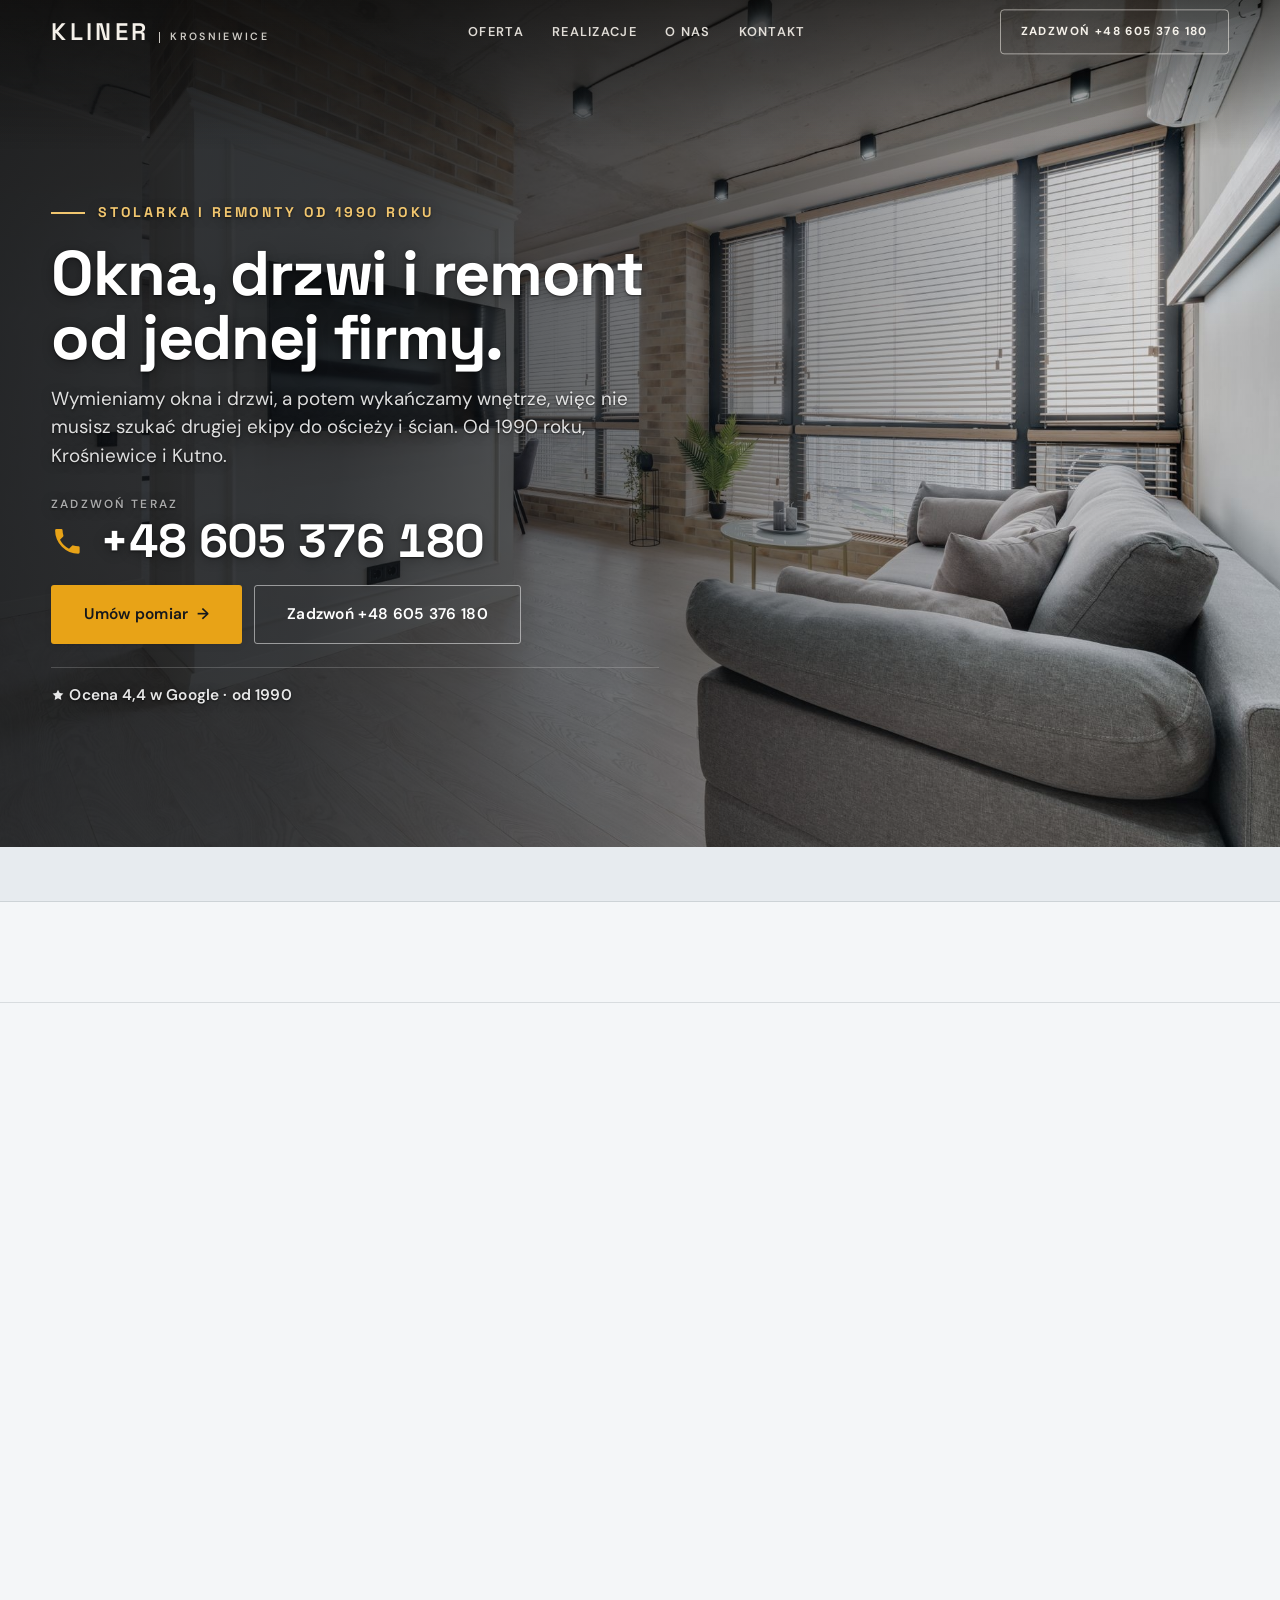
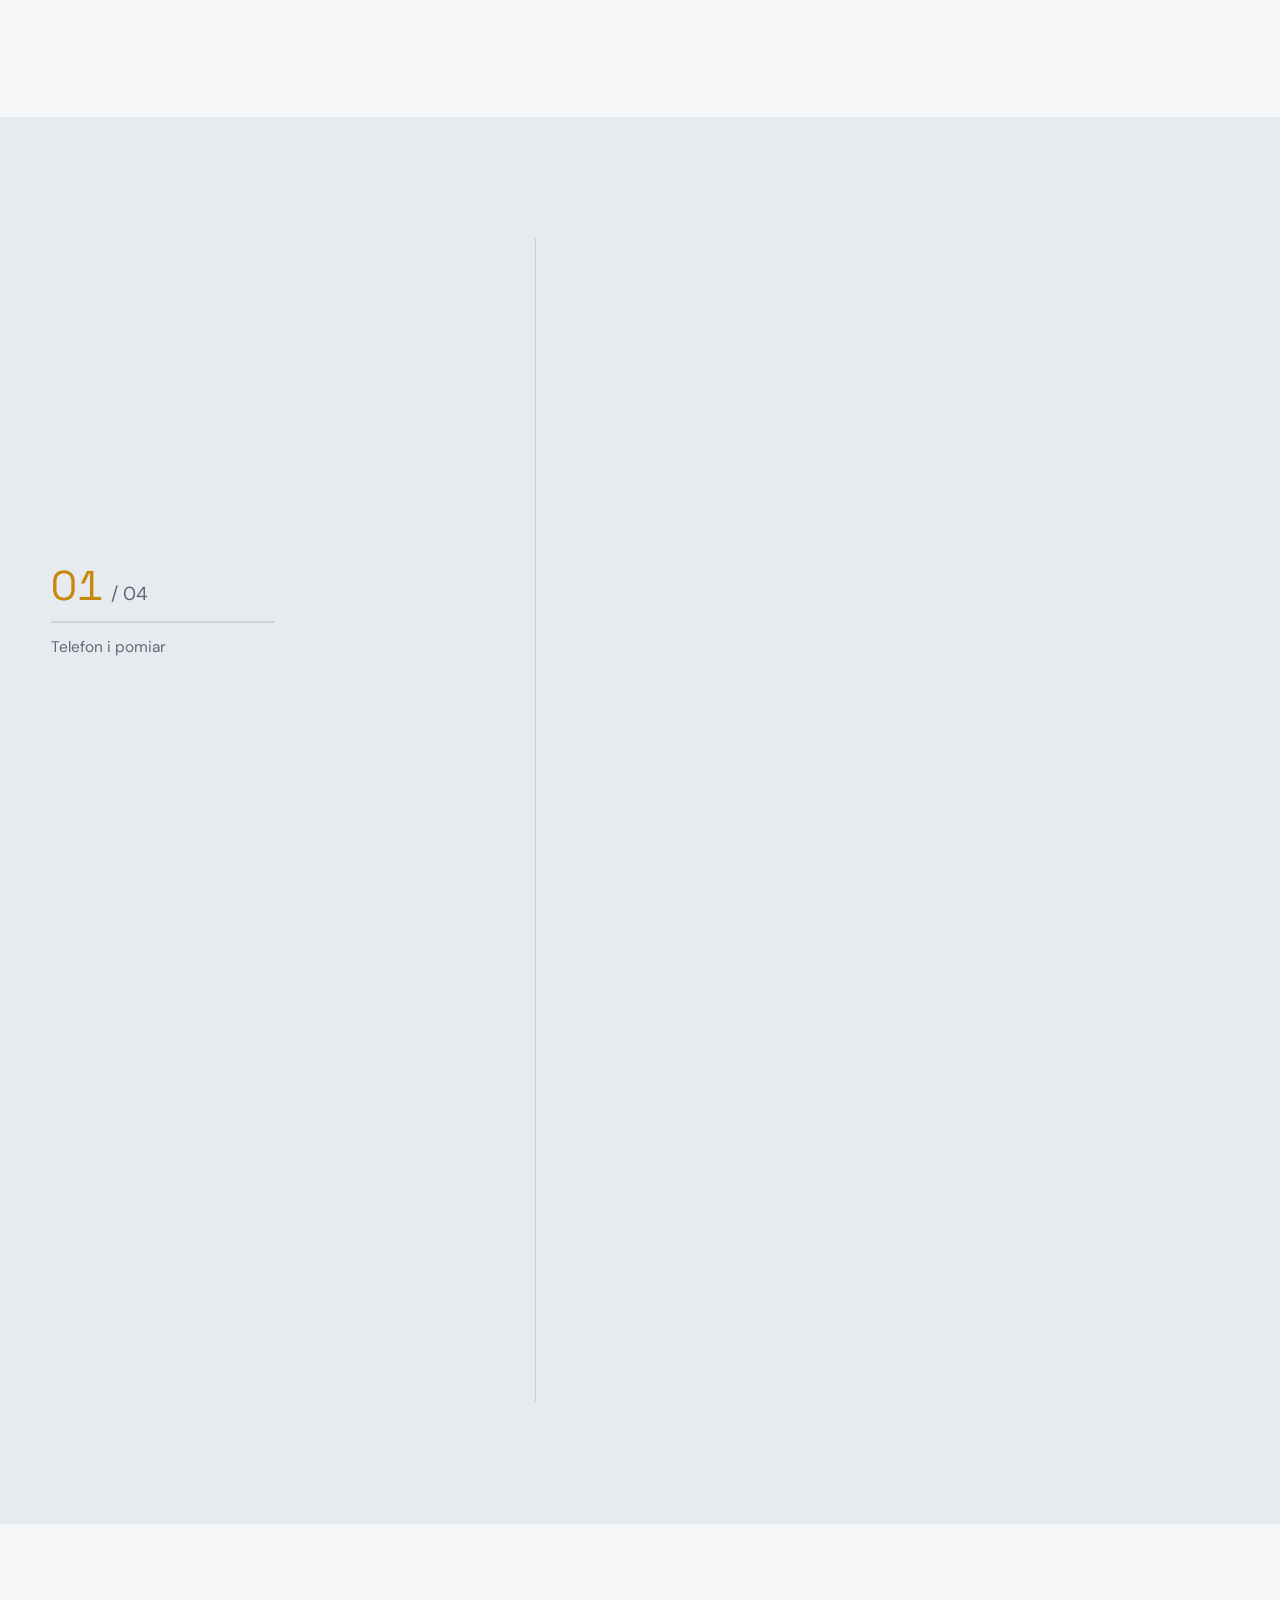
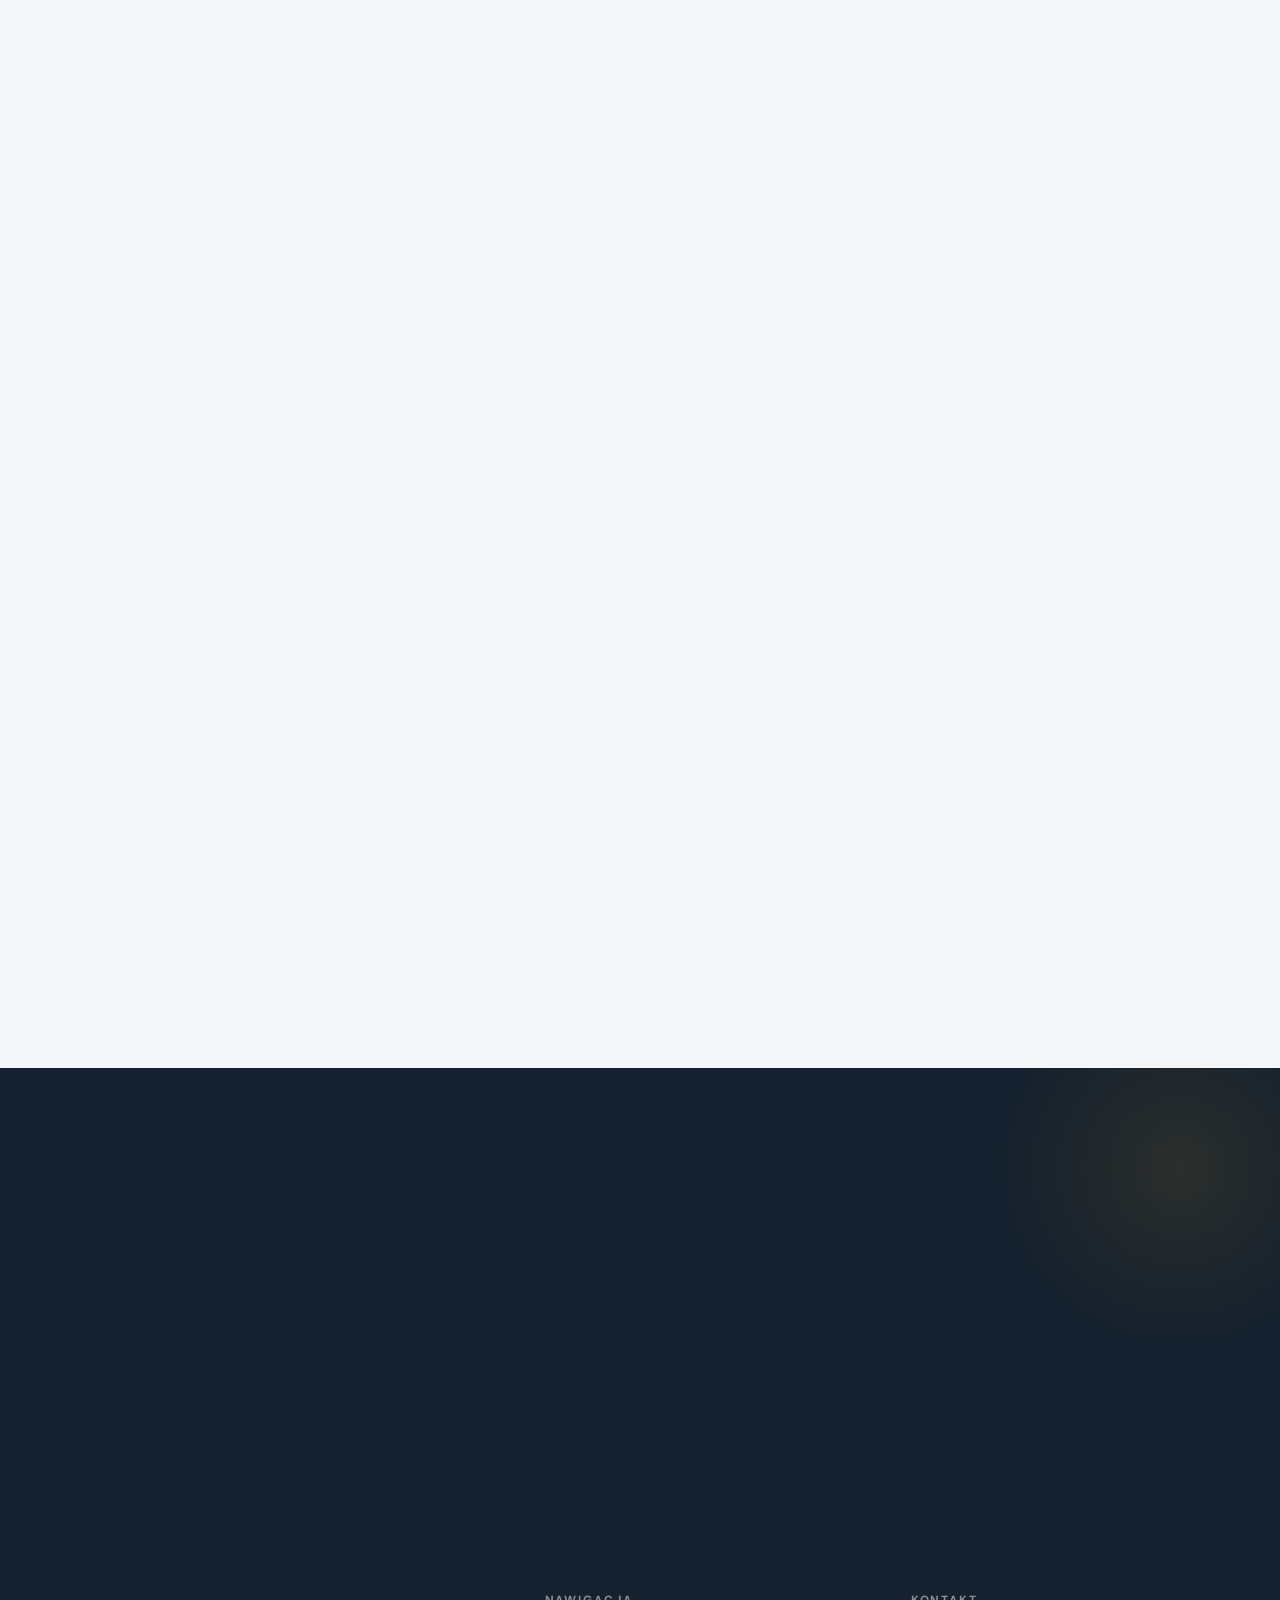
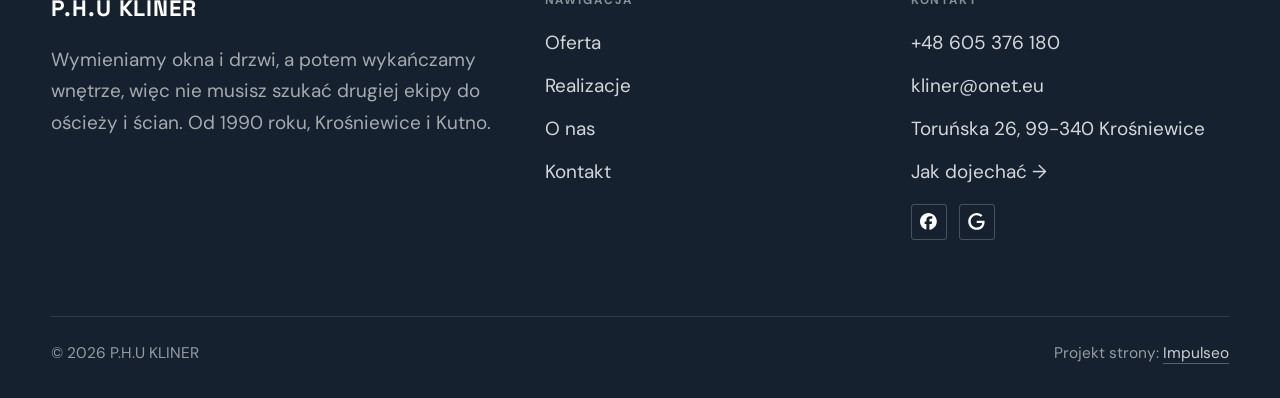
==== commit 782e4b23: "[claude-edit][cmt:d6877d9a-6122-4133-9d4d-4fbb9d1156b1] nowy projekt demo: stolarka (okna, drzwi, br" ====
--- a/index.html
+++ b/index.html
@@ -3,25 +3,25 @@
 <head>
 <meta charset="UTF-8">
 <meta name="viewport" content="width=device-width, initial-scale=1.0">
-<title>P.H.U KLINER - okna, drzwi i bramy z montażem</title>
-<meta name="description" content="Okna PVC i aluminiowe, drzwi, bramy garażowe w Krośniewicach. Bezpłatny pomiar, ciepły montaż, wywóz starych okien, gwarancja. Zadzwoń: +48 605 376 180.">
+<title>P.H.U KLINER - okna, drzwi i remonty</title>
+<meta name="description" content="Okna Drutex, drzwi i bramy KMT z montażem oraz remonty domów i mieszkań w Krośniewicach i Kutnie. Pomiar i wycena na miejscu. Zadzwoń: +48 605 376 180.">
 <link rel="canonical" href="https://impulseo-pl.github.io/p-h-u-kliner/">
 <meta name="robots" content="noindex, nofollow">
 <meta property="og:type" content="website">
 <meta property="og:locale" content="pl_PL">
 <meta property="og:site_name" content="KLINER">
-<meta property="og:title" content="P.H.U KLINER - okna, drzwi i bramy z montażem">
-<meta property="og:description" content="Okna PVC i aluminiowe, drzwi, bramy garażowe w Krośniewicach. Bezpłatny pomiar, ciepły montaż, wywóz starych okien, gwarancja. Zadzwoń: +48 605 376 180.">
+<meta property="og:title" content="P.H.U KLINER - okna, drzwi i remonty">
+<meta property="og:description" content="Okna Drutex, drzwi i bramy KMT z montażem oraz remonty domów i mieszkań w Krośniewicach i Kutnie. Pomiar i wycena na miejscu. Zadzwoń: +48 605 376 180.">
 <meta property="og:url" content="https://impulseo-pl.github.io/p-h-u-kliner/">
 <meta property="og:image" content="https://impulseo-pl.github.io/p-h-u-kliner/img/og.jpg">
 <meta property="og:image:width" content="1200">
 <meta property="og:image:height" content="630">
 <meta name="twitter:card" content="summary_large_image">
-<script type="application/ld+json">{"@context": "https://schema.org", "@type": "HomeAndConstructionBusiness", "name": "KLINER", "url": "https://impulseo-pl.github.io/p-h-u-kliner/", "telephone": "+48605376180", "image": "https://impulseo-pl.github.io/p-h-u-kliner/img/og.jpg", "areaServed": "Krośniewice", "sameAs": ["https://www.facebook.com/PHUKLINER/", "https://maps.google.com/?cid=13268947815276422806&g_mp=Cidnb29nbGUubWFwcy5wbGFjZXMudjEuUGxhY2VzLlNlYXJjaFRleHQQAhgEIAA"]}</script>
+<script type="application/ld+json">{"@context": "https://schema.org", "@type": "LocalBusiness", "name": "KLINER", "url": "https://impulseo-pl.github.io/p-h-u-kliner/", "telephone": "+48605376180", "image": "https://impulseo-pl.github.io/p-h-u-kliner/img/og.jpg", "areaServed": "Krośniewice", "sameAs": ["https://www.facebook.com/PHUKLINER/", "https://maps.google.com/?cid=13268947815276422806&g_mp=Cidnb29nbGUubWFwcy5wbGFjZXMudjEuUGxhY2VzLlNlYXJjaFRleHQQAhgEIAA"]}</script>
 <link rel="preconnect" href="https://fonts.googleapis.com">
 <link rel="preconnect" href="https://fonts.gstatic.com" crossorigin>
-<link href="https://fonts.googleapis.com/css2?family=IBM+Plex+Sans+Condensed:wght@500;600;700&family=IBM+Plex+Sans:wght@400;500;600&display=swap" rel="stylesheet">
-<link rel="stylesheet" href="assets/styles.css?v=ff910031">
+<link href="https://fonts.googleapis.com/css2?family=Space+Grotesk:wght@500;600;700&family=DM+Sans:opsz,wght@9..40,400;9..40,500;9..40,600&display=swap" rel="stylesheet">
+<link rel="stylesheet" href="assets/styles.css?v=aef503f2">
 </head>
 <body>
 
@@ -33,27 +33,32 @@
       <a href="realizacje.html">Realizacje</a>
       <a href="o-nas.html">O nas</a>
       <a href="kontakt.html">Kontakt</a>
-      <a href="kontakt.html" class="btn btn-accent">Zapytaj o wycenę</a>
+      <a href="tel:+48605376180" class="btn btn-accent">Zadzwoń +48 605 376 180</a>
     </nav>
     <button class="nav-toggle" aria-label="Menu"><span></span><span></span><span></span></button>
   </div>
 </header>
 
 <main>
-<section class="hero-dom">
-  <img class="hd-bg" src="img/hero.jpg" fetchpriority="high" data-rotate="img/g1.jpg|img/g2.jpg" alt="KLINER" width="1880" height="1255">
-  <div class="wrap">
-    <div class="hd-panel reveal">
-      <span class="hd-tick" aria-hidden="true"></span>
-      <span class="hd-kicker">Okna, drzwi i bramy</span>
-      <h1 class="hd-claim">Okna i drzwi w Krośniewicach. Z pomiarem i montażem.</h1>
-      <ul class="hd-tags"><li>Pomiar</li><li>Montaż</li><li>Gwarancja</li><li>od 1990</li></ul>
-      <div class="hd-actions">
-        <a href="kontakt.html" class="btn btn-accent">Zapytaj o wycenę <span class="arr">→</span></a>
-        <a href="tel:+48605376180" class="btn btn-ghost">Zadzwoń +48 605 376 180</a>
-      </div>
-      <p class="hd-rating"><span class="g-badge"><svg class="gb-ico" viewBox="0 0 24 24" width="18" height="18" aria-hidden="true"><path fill="#4285F4" d="M22.56 12.25c0-.78-.07-1.53-.2-2.25H12v4.26h5.92c-.26 1.37-1.04 2.53-2.21 3.31v2.77h3.57c2.08-1.92 3.28-4.74 3.28-8.09z"/><path fill="#34A853" d="M12 23c2.97 0 5.46-.98 7.28-2.66l-3.57-2.77c-.98.66-2.23 1.06-3.71 1.06-2.86 0-5.29-1.93-6.16-4.53H2.18v2.84C3.99 20.53 7.7 23 12 23z"/><path fill="#FBBC05" d="M5.84 14.09c-.22-.66-.35-1.36-.35-2.09s.13-1.43.35-2.09V7.07H2.18C1.43 8.55 1 10.22 1 12s.43 3.45 1.18 4.93l2.85-2.22.81-.62z"/><path fill="#EA4335" d="M12 5.38c1.62 0 3.06.56 4.21 1.64l3.15-3.15C17.45 2.09 14.97 1 12 1 7.7 1 3.99 3.47 2.18 7.07l3.66 2.84c.87-2.6 3.3-4.53 6.16-4.53z"/></svg><b class="gb-ocena">4,4</b><svg class="gb-stars" viewBox="0 0 90 18" width="74" height="14.8" aria-hidden="true"><g fill="currentColor" opacity=".26"><path transform="translate(0,0)" d="M9 1.6l2.2 4.46 4.92.72-3.56 3.47.84 4.9L9 12.74l-4.4 2.31.84-4.9L1.88 6.68l4.92-.72L9 1.6Z"/><path transform="translate(18,0)" d="M9 1.6l2.2 4.46 4.92.72-3.56 3.47.84 4.9L9 12.74l-4.4 2.31.84-4.9L1.88 6.68l4.92-.72L9 1.6Z"/><path transform="translate(36,0)" d="M9 1.6l2.2 4.46 4.92.72-3.56 3.47.84 4.9L9 12.74l-4.4 2.31.84-4.9L1.88 6.68l4.92-.72L9 1.6Z"/><path transform="translate(54,0)" d="M9 1.6l2.2 4.46 4.92.72-3.56 3.47.84 4.9L9 12.74l-4.4 2.31.84-4.9L1.88 6.68l4.92-.72L9 1.6Z"/><path transform="translate(72,0)" d="M9 1.6l2.2 4.46 4.92.72-3.56 3.47.84 4.9L9 12.74l-4.4 2.31.84-4.9L1.88 6.68l4.92-.72L9 1.6Z"/></g><clipPath id="gs880"><rect x="0" y="0" width="79.2" height="18"/></clipPath><g fill="#FBBC04" clip-path="url(#gs880)"><path transform="translate(0,0)" d="M9 1.6l2.2 4.46 4.92.72-3.56 3.47.84 4.9L9 12.74l-4.4 2.31.84-4.9L1.88 6.68l4.92-.72L9 1.6Z"/><path transform="translate(18,0)" d="M9 1.6l2.2 4.46 4.92.72-3.56 3.47.84 4.9L9 12.74l-4.4 2.31.84-4.9L1.88 6.68l4.92-.72L9 1.6Z"/><path transform="translate(36,0)" d="M9 1.6l2.2 4.46 4.92.72-3.56 3.47.84 4.9L9 12.74l-4.4 2.31.84-4.9L1.88 6.68l4.92-.72L9 1.6Z"/><path transform="translate(54,0)" d="M9 1.6l2.2 4.46 4.92.72-3.56 3.47.84 4.9L9 12.74l-4.4 2.31.84-4.9L1.88 6.68l4.92-.72L9 1.6Z"/><path transform="translate(72,0)" d="M9 1.6l2.2 4.46 4.92.72-3.56 3.47.84 4.9L9 12.74l-4.4 2.31.84-4.9L1.88 6.68l4.92-.72L9 1.6Z"/></g></svg><span class="gb-txt">w Google</span></span></p>
-    </div>
+<section class="hero-fach">
+  <img class="hf-photo" src="img/hero.jpg" fetchpriority="high" data-rotate="img/g15.jpg|img/g16.jpg" alt="KLINER" width="1830" height="1200">
+  <div class="hf-panel">
+    <div class="hf-inner">
+      <span class="hf-kicker">Stolarka i remonty od 1990 roku</span>
+      <h1 class="hf-title">Okna, drzwi i remont od jednej firmy. <em></em></h1>
+      <p class="hf-lead">Wymieniamy okna i drzwi, a potem wykańczamy wnętrze, więc nie musisz szukać drugiej ekipy do ościeży i ścian. Od 1990 roku, Krośniewice i Kutno.</p>
+      <a class="hf-phone" href="tel:+48605376180"><span class="hf-phone-lab">Zadzwoń teraz</span><span class="hf-phone-num"><svg class="ico-tel" width="16" height="16" viewBox="0 0 24 24" fill="none" aria-hidden="true"><path d="M6.6 10.8a15.5 15.5 0 0 0 6.6 6.6l2.2-2.2a1 1 0 0 1 1-.24 11.4 11.4 0 0 0 3.6.58 1 1 0 0 1 1 1V20a1 1 0 0 1-1 1A17 17 0 0 1 3 4a1 1 0 0 1 1-1h3.5a1 1 0 0 1 1 1c0 1.25.2 2.46.58 3.6a1 1 0 0 1-.25 1l-2.23 2.2Z" fill="currentColor"/></svg> +48 605 376 180</span></a>
+      <div class="hf-actions">
+        <a href="kontakt.html" class="btn btn-accent">Umów pomiar <span class="arr">→</span></a>
+        <a href="tel:+48605376180" class="btn btn-ghost hf-ghost">Zadzwoń +48 605 376 180</a>
+      </div>
+      <div class="hf-trust"><svg class="ico-star" width="14" height="14" viewBox="0 0 24 24" style="vertical-align:-2px" aria-hidden="true"><path d="M12 2.8l2.85 5.8 6.4.93-4.63 4.5 1.1 6.37L12 17.4l-5.72 3 1.1-6.37-4.63-4.5 6.4-.93L12 2.8Z" fill="currentColor"/></svg> Ocena 4,4 w Google · od 1990</div>
+    </div>
+  </div>
+</section>
+<section class="fach-promise">
+  <div class="wrap">
+    <ul class="fp-row reveal"><li>Pomiar i wycena na miejscu</li><li>Okna i remont w jednej ekipie</li><li>Krośniewice, Kutno i okolice</li></ul>
   </div>
 </section>
 <section class="opinie-mini" aria-label="Opinie klientów">
@@ -64,88 +69,72 @@
     </div>
   </div>
 </section>
-<section class="dom-products" id="produkty">
-  <div class="wrap">
-    <div class="head reveal">
-      <span class="eyebrow">Oferta</span>
-      <h2>Zakres robót</h2>
-    </div>
-    <div class="dom-grid">
-      <article class="dom-card reveal">
-        <figure class="dom-card__img"><img src="img/g3.jpg" alt="Okna PVC i aluminiowe" loading="lazy" width="1600" height="1066" decoding="async"></figure>
-        <div class="dom-card__body">
-          <h3 class="dom-card__name">Okna PVC i aluminiowe</h3>
-          <p class="dom-card__tag">Przewiewa przy ramie, a rachunki za ogrzewanie rosną? Dobieramy okna PVC albo aluminiowe pod konkretne pomieszczenia: cieplejsze pakiety od północy, cichsze szyby od ulicy. Kolor z palety RAL albo okleina drewnopodobna, żeby stolarka grała z elewacją. Parametry tłumaczymy po ludzku - co realnie zmieniają w domu, a co jest dopłatą bez sensu.</p>
-          <a class="dom-card__link" href="kontakt.html">Zapytaj o wycenę <span class="arr">→</span></a>
-        </div>
-      </article>
-      <article class="dom-card reveal">
-        <figure class="dom-card__img"><img src="img/g4.jpg" alt="Wymiana okien z demontażem" loading="lazy" width="1600" height="1066" decoding="async"></figure>
-        <div class="dom-card__body">
-          <h3 class="dom-card__name">Wymiana okien z demontażem</h3>
-          <p class="dom-card__tag">Boisz się gruzu i kurzu przy wymianie? Meble i podłogi okrywamy folią, zanim ruszymy pierwszą ramę. Stare okno wyjmujemy w całości, ubytki tynku przy ościeżach poprawiamy na bieżąco, a nowe stawiamy na ciepłym montażu z taśmami rozprężnymi - żeby wokół ramy nie uciekało ciepło. Stare ramy zabieramy od razu.</p>
-          <a class="dom-card__link" href="kontakt.html">Zapytaj o wycenę <span class="arr">→</span></a>
-        </div>
-      </article>
-      <article class="dom-card reveal">
-        <figure class="dom-card__img"><img src="img/g5.jpg" alt="Drzwi zewnętrzne" loading="lazy" width="1600" height="1066" decoding="async"></figure>
-        <div class="dom-card__body">
-          <h3 class="dom-card__name">Drzwi zewnętrzne</h3>
-          <p class="dom-card__tag">Drzwi wejściowe mają dwa zadania: trzymać ciepło i wytrzymać próbę wyważenia. Montujemy drzwi stalowe i aluminiowe z ciepłym progiem i zamkami klasy antywłamaniowej, wypoziomowane tak, żeby domykały się same, bez trzaskania. Kolor dobieramy do okien i elewacji - wejście ma wyglądać jak zaprojektowane, a nie dokupione.</p>
-          <a class="dom-card__link" href="kontakt.html">Zapytaj o wycenę <span class="arr">→</span></a>
-        </div>
-      </article>
-      <article class="dom-card reveal">
-        <figure class="dom-card__img"><img src="img/g6.jpg" alt="Drzwi wewnętrzne" loading="lazy" width="1600" height="1066" decoding="async"></figure>
-        <div class="dom-card__body">
-          <h3 class="dom-card__name">Drzwi wewnętrzne</h3>
-          <p class="dom-card__tag">Drzwi pokojowe otwierasz częściej niż wszystkie inne w domu, więc krzywy montaż przypomina o sobie codziennie. Montujemy skrzydła przylgowe, bezprzylgowe i przesuwne z ościeżnicami regulowanymi, które kryją nierówności ściany po remoncie. Zawiasy ustawiamy tak, żeby nic nie skrzypiało ani nie łapało o podłogę. Otwór po starej ościeżnicy wykańczamy do gotowej ściany.</p>
-          <a class="dom-card__link" href="kontakt.html">Zapytaj o wycenę <span class="arr">→</span></a>
-        </div>
-      </article>
-      <article class="dom-card reveal">
-        <figure class="dom-card__img"><img src="img/g7.jpg" alt="Bramy garażowe" loading="lazy" width="1600" height="1112" decoding="async"></figure>
-        <div class="dom-card__body">
-          <h3 class="dom-card__name">Bramy garażowe</h3>
-          <p class="dom-card__tag">Stara brama uchylna hałasuje i wypuszcza ciepło z garażu pod domem? Wymieniamy ją na segmentową z ociepleniem - często bez kucia nadproża, jeśli wymiary pozwalają. Sprężyny dobieramy pod ciężar konkretnej bramy, nie z jednej półki. Na koniec dostajesz piloty i pokaz awaryjnego otwierania przy braku prądu.</p>
-          <a class="dom-card__link" href="kontakt.html">Zapytaj o wycenę <span class="arr">→</span></a>
-        </div>
-      </article>
-      <article class="dom-card reveal">
-        <figure class="dom-card__img"><img src="img/g8.jpg" alt="Rolety, moskitiery i parapety" loading="lazy" width="1600" height="1068" decoding="async"></figure>
-        <div class="dom-card__body">
-          <h3 class="dom-card__name">Rolety, moskitiery i parapety</h3>
-          <p class="dom-card__tag">Komary w sypialni i słońce grzejące prosto w telewizor? Moskitiery i rolety załatwiają to bez klimatyzacji. Dokładamy je do istniejących okien albo montujemy razem z nowymi - wtedy skrzynki rolet chowają się w ociepleniu i nie widać ich z ulicy. Sterowanie ręczne albo na pilota, zależnie od budżetu.</p>
-          <a class="dom-card__link" href="kontakt.html">Zapytaj o wycenę <span class="arr">→</span></a>
-        </div>
-      </article>
-    </div>
-    <div style="margin-top:var(--space-7)" class="reveal"><a href="oferta.html" class="btn btn-ghost">Pełna oferta <span class="arr">→</span></a></div>
-  </div>
-</section>
-<section class="proces proces-os dom">
+<section class="gateways-band">
+  <div class="wrap">
+    <div class="gateways">
+      <a href="oferta.html" class="gateway reveal"><img src="img/g1.jpg" alt="Okna PVC i aluminiowe" loading="lazy" width="1556" height="1024" decoding="async"><span class="g-ttl">Okna PVC i aluminiowe</span></a>
+      <a href="oferta.html" class="gateway reveal"><img src="img/g2.jpg" alt="Remonty domów i mieszkań" loading="lazy" width="1600" height="1066" decoding="async"><span class="g-ttl">Remonty domów i mieszkań</span></a>
+      <a href="oferta.html" class="gateway reveal"><img src="img/g3.jpg" alt="Drzwi zewnętrzne i wewnętrzne" loading="lazy" width="1510" height="952" decoding="async"><span class="g-ttl">Drzwi zewnętrzne i wewnętrzne</span></a>
+    </div>
+  </div>
+</section>
+<section class="proces proces-os fachowcy">
   <div class="wrap proc-grid">
     <div class="proc-side">
       <div class="head reveal">
-        <span class="eyebrow">Jak to działa</span>
-        <h2>Od pomiaru po montaż - prowadzimy za rękę</h2>
-        <p>Każdy etap ma swój termin - wiesz, co i kiedy się dzieje.</p>
-      </div>
-      <div class="proc-count" aria-hidden="true"><span class="pc-cur">01</span><span class="pc-all">/ 05</span></div>
+        <span class="eyebrow">Jak pracujemy</span>
+        <h2>Wiesz, na czym stoisz - na każdym etapie</h2>
+        <p>Od pierwszego telefonu do odbioru - krok po kroku.</p>
+      </div>
+      <div class="proc-count" aria-hidden="true"><span class="pc-cur">01</span><span class="pc-all">/ 04</span></div>
       <div class="proc-bar" aria-hidden="true"><i></i></div>
-      <p class="proc-now" aria-hidden="true">Bezpłatny pomiar</p>
+      <p class="proc-now" aria-hidden="true">Telefon i pomiar</p>
     </div>
     <ol class="proces-line">
-      <li class="reveal"><span class="pno">01</span><h3>Bezpłatny pomiar</h3><p>Przyjeżdżamy, mierzymy i doradzamy dobór - bez opłat.</p></li>
-      <li class="reveal"><span class="pno">02</span><h3>Wycena i dobór</h3><p>Jasna oferta i dobór rozwiązania pod Twój dom i budżet.</p></li>
-      <li class="reveal"><span class="pno">03</span><h3>Zamówienie i produkcja</h3><p>Składamy zamówienie i pilnujemy terminu dostawy.</p></li>
-      <li class="reveal"><span class="pno">04</span><h3>Staranny montaż</h3><p>Montujemy równo i dokładnie, z czystym wykończeniem krawędzi.</p></li>
-      <li class="reveal"><span class="pno">05</span><h3>Odbiór i gwarancja</h3><p>Sprawdzamy działanie, instruujemy i dajemy gwarancję.</p></li>
+      <li class="reveal"><span class="pno">01</span><h3>Telefon i pomiar</h3><p>Mówisz, co chcesz zmienić: okna, drzwi, wnętrze albo wszystko naraz. Przyjeżdżamy, mierzymy otwory i oglądamy ściany, bo bez tego nie podamy poważnej ceny.</p></li>
+      <li class="reveal"><span class="pno">02</span><h3>Wycena i kolejność</h3><p>Dostajesz wycenę rozpisaną osobno na stolarkę i remont oraz plan, co idzie najpierw. Zwykle najpierw okna i drzwi, potem tynki i podłogi, żeby nic nie poprawiać dwa razy.</p></li>
+      <li class="reveal"><span class="pno">03</span><h3>Montaż i remont</h3><p>Wiesz, co dzieje się w domu w którym tygodniu. Coś przesuwa termin, na przykład dostawa okien? Mówimy o tym od razu, razem z nową datą.</p></li>
+      <li class="reveal"><span class="pno">04</span><h3>Odbiór</h3><p>Przechodzimy dom razem, pomieszczenie po pomieszczeniu. Regulujemy skrzydła i drzwi, a usterki z przeglądu poprawiamy przed rozliczeniem końcowym, nie po nim.</p></li>
     </ol>
   </div>
 </section>
+<section>
+  <div class="wrap">
+    <div class="head reveal">
+      <span class="eyebrow">Realizacje</span>
+      <h2>Okna, drzwi i wnętrza</h2>
+      <p>Okna, drzwi, bramy i wnętrza po remoncie. Tak może wyglądać efekt u Ciebie w domu.</p>
+    </div>
+    <div class="gallery">
+      <div class="tile t-two3 reveal"><img src="img/g4.jpg" alt="KLINER" loading="lazy" width="1880" height="1255" decoding="async"></div>
+      <div class="tile t-third reveal"><img src="img/g5.jpg" alt="KLINER" loading="lazy" width="1600" height="1112" decoding="async"></div>
+      <div class="tile t-third reveal"><img src="img/g6.jpg" alt="KLINER" loading="lazy" width="1600" height="1067" decoding="async"></div>
+      <div class="tile t-third reveal"><img src="img/g7.jpg" alt="KLINER" loading="lazy" width="1600" height="1066" decoding="async"></div>
+      <div class="tile t-third reveal"><img src="img/g8.jpg" alt="KLINER" loading="lazy" width="1880" height="1255" decoding="async"></div>
+    </div>
+    <div style="margin-top:var(--space-7)" class="reveal"><a href="realizacje.html" class="btn btn-accent">Pełna galeria <span class="arr">→</span></a></div>
+  </div>
+</section>
+<section class="fach-uslugi">
+  <div class="wrap">
+    <div class="head reveal">
+      <span class="eyebrow">Oferta</span>
+      <h2>Stolarka i remonty</h2>
+      <p>Montaż okien, drzwi i bram oraz remonty wnętrz - wszystko, czym zajmujemy się na co dzień.</p>
+    </div>
+    <ul class="fu-list">
+      <li class="fu-row reveal"><div class="fu-name">Okna PVC i aluminiowe</div><div class="fu-desc">Przewiewa przy ramie, a rachunki za ogrzewanie rosną? Montujemy okna Drutex z PVC i aluminium, dobrane pod konkretne pomieszczenia: cieplejsze pakiety od północy, cichsze szyby od ulicy.</div><a class="fu-cta" href="kontakt.html">Wycena <span class="arr">→</span></a></li>
+      <li class="fu-row reveal"><div class="fu-name">Remonty domów i mieszkań</div><div class="fu-desc">Stary dom albo mieszkanie po rodzicach? Najpierw sprawdzamy, co siedzi w ścianach: instalacje, wilgoć, krzywe podłogi.</div><a class="fu-cta" href="kontakt.html">Wycena <span class="arr">→</span></a></li>
+      <li class="fu-row reveal"><div class="fu-name">Drzwi zewnętrzne i wewnętrzne</div><div class="fu-desc">Drzwi wejściowe mają trzymać ciepło i wytrzymać próbę wyważenia. Montujemy drzwi stalowe KMT z ciepłym progiem, wypoziomowane tak, żeby domykały się bez trzaskania.</div><a class="fu-cta" href="kontakt.html">Wycena <span class="arr">→</span></a></li>
+      <li class="fu-row reveal"><div class="fu-name">Łazienki od podstaw</div><div class="fu-desc">Łazienka to najtrudniejsze pomieszczenie w domu i najczęstsze miejsce fuszerki.</div><a class="fu-cta" href="kontakt.html">Wycena <span class="arr">→</span></a></li>
+      <li class="fu-row reveal"><div class="fu-name">Bramy garażowe, rolety i parapety</div><div class="fu-desc">Stara brama uchylna hałasuje i wypuszcza ciepło z garażu? Montujemy ocieplane bramy garażowe KMT.</div><a class="fu-cta" href="kontakt.html">Wycena <span class="arr">→</span></a></li>
+      <li class="fu-row reveal"><div class="fu-name">Gładzie, malowanie i podłogi</div><div class="fu-desc">Ściany po wymianie okien albo po latach w starym domu? Wyrównujemy je gładzią, szlifujemy i malujemy, sufity poprawiamy razem z resztą.</div><a class="fu-cta" href="kontakt.html">Wycena <span class="arr">→</span></a></li>
+    </ul>
+    <div style="margin-top:var(--space-7)" class="reveal"><a href="oferta.html" class="btn btn-ghost">Pełna oferta <span class="arr">→</span></a></div>
+  </div>
+</section>
 <section class="stopklatka" aria-hidden="true">
-  <div class="stk-bg" style="background-image:url(img/g9.jpg)"></div>
+  <div class="stk-bg" style="background-image:url(img/g13.jpg)"></div>
 </section>
 <section class="opinie">
   <div class="wrap">
@@ -161,32 +150,52 @@
     </div>
   </div>
 </section>
-<section>
-  <div class="wrap">
-    <div class="head reveal">
-      <span class="eyebrow">Realizacje</span>
-      <h2>Zdjęcia z realizacji</h2>
-      <p>Okna, drzwi i bramy garażowe, jakie montujemy w domach. Kolor, profil i rodzaj szyby dobieramy pod konkretny budynek.</p>
-    </div>
-    <div class="gallery">
-      <div class="tile t-two3 reveal"><img src="img/g10.jpg" alt="KLINER" loading="lazy" width="1600" height="1066" decoding="async"></div>
-      <div class="tile t-third reveal"><img src="img/g11.jpg" alt="KLINER" loading="lazy" width="1600" height="1068" decoding="async"></div>
-      <div class="tile t-third reveal"><img src="img/g12.jpg" alt="KLINER" loading="lazy" width="1600" height="1067" decoding="async"></div>
-      <div class="tile t-third reveal"><img src="img/g13.jpg" alt="KLINER" loading="lazy" width="1600" height="1068" decoding="async"></div>
-      <div class="tile t-third reveal"><img src="img/g14.jpg" alt="KLINER" loading="lazy" width="1600" height="1066" decoding="async"></div>
-    </div>
-    <div style="margin-top:var(--space-7)" class="reveal"><a href="realizacje.html" class="btn btn-accent">Pełna galeria <span class="arr">→</span></a></div>
+<section class="obszar">
+  <div class="wrap">
+    <div class="head center reveal">
+      <span class="eyebrow">Obszar działania</span>
+      <h2>Dojeżdżamy do Ciebie</h2>
+    </div>
+    <p class="obszar-txt reveal" style="text-align:center;max-width:60ch;margin:0 auto 1.4rem">Pracujemy głównie w Krośniewicach, Kutnie i okolicznych miejscowościach. Nie wiesz, czy dojedziemy pod Twój adres? Zadzwoń i podaj miejscowość.</p>
+    <ul class="obszar-list reveal"><li class="is-home">Krośniewice</li><li>+ okolice</li></ul>
+    <div class="obszar-mapa reveal" style="margin-top:var(--space-7)">
+      <iframe title="Obszar działania - Krośniewice i okolice" src="https://maps.google.com/maps?q=52.2622535%2C19.1686688&amp;z=11&amp;output=embed" loading="lazy" referrerpolicy="no-referrer-when-downgrade" style="width:100%;height:clamp(280px,38vh,420px);border:0;display:block;border-radius:var(--r-md)"></iframe>
+    </div>
+  </div>
+</section>
+<section class="faq-klinika">
+  <div class="wrap">
+    <div class="head center reveal">
+      <span class="eyebrow">Częste pytania</span>
+      <h2>Dobrze wiedzieć</h2>
+    </div>
+    <div class="faq-list">
+      <details class="faq-item reveal"><summary>Czy zrobicie okna i remont za jednym razem?</summary><p>Tak i zwykle tak wychodzi najtaniej. Najpierw wymieniamy okna i drzwi, potem poprawiamy ościeża, tynki i podłogi. Jedna ekipa pilnuje kolejności, więc nic nie jest robione dwa razy.</p></details>
+      <details class="faq-item reveal"><summary>Ile kosztuje wymiana okien?</summary><p>Cena zależy od wymiarów, profilu, pakietu szyb i tego, ile pracy jest przy ościeżach. Dokładną kwotę liczymy po pomiarze, a widełki podamy przez telefon, jak opiszesz liczbę i wielkość okien.</p></details>
+      <details class="faq-item reveal"><summary>Ile trwa remont?</summary><p>Zależy od zakresu: łazienka to zwykle kilka tygodni, cały dom dłużej. Sporo czasu zajmuje schnięcie tynków, wylewek i hydroizolacji. Termin dostajesz razem z wyceną.</p></details>
+      <details class="faq-item reveal"><summary>Czy mogę mieszkać w trakcie prac?</summary><p>Przy wymianie okien i drzwi zwykle tak. Przy remoncie całego domu lepiej na chwilę się wyprowadzić, bo pył z szlifowania gładzi wchodzi wszędzie. Powiemy wprost, czego się spodziewać.</p></details>
+      <details class="faq-item reveal"><summary>Kto kupuje materiały?</summary><p>Jak wolisz. Płytki, panele i armaturę zwykle wybiera klient, bo to kwestia gustu. Okna i drzwi zamawiamy my, z własnego pomiaru, a kleje i chemię budowlaną dobieramy do konkretnego podłoża.</p></details>
+    </div>
+  </div>
+</section>
+<section class="auto-marki">
+  <div class="wrap">
+    <div class="head center reveal">
+      <span class="eyebrow">Czym pracujemy</span>
+      <h2>Sprawdzone produkty i materiały</h2>
+    </div>
+    <ul class="marki-list reveal"><li>Drutex</li><li>KMT</li></ul>
   </div>
 </section>
 <section class="cta">
   <div class="wrap">
     <div class="reveal">
       <span class="eyebrow">Współpraca</span>
-      <h2>Zapytaj o wycenę albo umów bezpłatny pomiar.</h2>
-      <p>Napisz lub zadzwoń - doradzimy dobór, zmierzymy u Ciebie i podamy jasną cenę. Bez zobowiązań.</p>
+      <h2>Potrzebujesz fachowca? Wycenimy za darmo.</h2>
+      <p>Zadzwoń, umówimy termin oględzin. Cenę poznasz przed rozpoczęciem prac, nie po nich.</p>
     </div>
     <div class="cta-actions reveal">
-      <a href="kontakt.html" class="btn btn-light">Zapytaj o wycenę <span class="arr">→</span></a>
+      <a href="kontakt.html" class="btn btn-light">Umów pomiar <span class="arr">→</span></a>
       <a href="tel:+48605376180" class="btn btn-ghost btn-ghost-cta">+48 605 376 180</a>
     </div>
   </div>
@@ -198,7 +207,7 @@
     <div class="foot-grid">
       <div class="foot-brand">
         <div class="name">P.H.U KLINER</div>
-        <p>Wymiana okien to dzień, dwa roboty - nie tydzień na kartonach. Rano wyjmujemy stare, wieczorem dom jest zamknięty na nowe klamki.</p>
+        <p>Wymieniamy okna i drzwi, a potem wykańczamy wnętrze, więc nie musisz szukać drugiej ekipy do ościeży i ścian. Od 1990 roku, Krośniewice i Kutno.</p>
       </div>
       <div class="foot-col">
         <h4>Nawigacja</h4>
@@ -225,7 +234,7 @@
     </div>
   </div>
 </footer>
-<div class="sticky-reserve"><a class="sr-book" href="kontakt.html">Zapytaj o wycenę</a><a class="sr-call" href="tel:+48605376180" aria-label="Zadzwoń"><svg class="ico-tel" width="16" height="16" viewBox="0 0 24 24" fill="none" aria-hidden="true"><path d="M6.6 10.8a15.5 15.5 0 0 0 6.6 6.6l2.2-2.2a1 1 0 0 1 1-.24 11.4 11.4 0 0 0 3.6.58 1 1 0 0 1 1 1V20a1 1 0 0 1-1 1A17 17 0 0 1 3 4a1 1 0 0 1 1-1h3.5a1 1 0 0 1 1 1c0 1.25.2 2.46.58 3.6a1 1 0 0 1-.25 1l-2.23 2.2Z" fill="currentColor"/></svg></a></div>
+<div class="sticky-call"><a class="sc-call" href="tel:+48605376180"><svg class="ico-tel" width="16" height="16" viewBox="0 0 24 24" fill="none" aria-hidden="true"><path d="M6.6 10.8a15.5 15.5 0 0 0 6.6 6.6l2.2-2.2a1 1 0 0 1 1-.24 11.4 11.4 0 0 0 3.6.58 1 1 0 0 1 1 1V20a1 1 0 0 1-1 1A17 17 0 0 1 3 4a1 1 0 0 1 1-1h3.5a1 1 0 0 1 1 1c0 1.25.2 2.46.58 3.6a1 1 0 0 1-.25 1l-2.23 2.2Z" fill="currentColor"/></svg> Zadzwoń</a><a class="sc-quote" href="kontakt.html">Umów pomiar</a></div>
 <div class="demo-wazne" data-do="2026-10-07" data-cykl="3" hidden><svg class="dw-ico" width="13" height="13" viewBox="0 0 24 24" fill="none" aria-hidden="true"><circle cx="12" cy="12" r="8.6" stroke="currentColor" stroke-width="1.8"/><path d="M12 7.2V12l3.3 2" stroke="currentColor" stroke-width="1.8" stroke-linecap="round"/></svg><span class="dw-txt"></span></div>
 
 <script src="assets/main.js"></script>
--- a/assets/styles.css
+++ b/assets/styles.css
@@ -6,17 +6,17 @@
 
 :root{
   /* PALETA — jasna, architektoniczna, chłodna */
-  --paper:#F4F7FA;          /* główne tło */
-  --paper-2:#E7EDF3;        /* sekcje alternatywne (chłodny jasny szary) */
-  --paper-3:#E7EDF3;        /* delikatne wypełnienia */
-  --ink:#16202C;            /* tekst główny — chłodny grafit */
-  --ink-soft:#3A4654;       /* nagłówki drugorzędne */
-  --muted:#5C6672;          /* tekst poboczny */
-  --line:rgba(22,32,44,.12);/* hairline */
-  --accent:#235E96;         /* stonowany petrol-slate — jedyny akcent */
-  --accent-d:#1A4A78;
-  --accent-soft:rgba(35,94,150,.10);
-  --dark:#16202C;           /* sekcje ciemne (stopka/CTA) */
+  --paper:#F4F6F8;          /* główne tło */
+  --paper-2:#E7EBEF;        /* sekcje alternatywne (chłodny jasny szary) */
+  --paper-3:#E7EBEF;        /* delikatne wypełnienia */
+  --ink:#15212E;            /* tekst główny — chłodny grafit */
+  --ink-soft:#243443;       /* nagłówki drugorzędne */
+  --muted:#6B7785;          /* tekst poboczny */
+  --line:rgba(21,33,46,.12);/* hairline */
+  --accent:#E8A317;         /* stonowany petrol-slate — jedyny akcent */
+  --accent-d:#C9870C;
+  --accent-soft:rgba(232,163,23,.10);
+  --dark:#15212E;           /* sekcje ciemne (stopka/CTA) */
 
   /* HOVER ZDJĘĆ — JEDEN standard dla całego silnika (decyzja K. 04.08.2026, artefakt z wariantami).
      AKTUALNE (K.+Szymon 09.08.2026, wybór z artefaktu 6 wariantów): zoom 1.05 przy 1.4s -
@@ -55,8 +55,8 @@
 
   --hairline:1px solid var(--line);
 
-  --font-display:'IBM Plex Sans Condensed','IBM Plex Sans',sans-serif;
-  --font-body:'IBM Plex Sans',sans-serif;
+  --font-display:'Space Grotesk','Inter',sans-serif;
+  --font-body:'DM Sans','Inter',sans-serif;
 }
 
 *{box-sizing:border-box;margin:0;padding:0}
@@ -686,160 +686,253 @@
   .g-badge .gb-ico{width:16px;height:16px}
 }
 
-/* === rodzina: dom === */
+/* === rodzina: fachowcy === */
 /* ============================================================
-   RODZINA: DOM (okna / drzwi / bramy / zadaszenia / stolarka otworowa)
-   Doklejane NA WIERZCH base.css. Skin okna (IBM Plex Sans Condensed + IBM Plex Sans + stalowy blekit).
-   Filozofia: PRODUKT TECHNICZNY z mierzalnymi parametrami, prezentowany jak KATALOG SYSTEMÓW producenta.
-   Inaczej niz fachowiec (usluga) i rzemieslnik (narracja): tu sprzedaje doradczo "Zapytaj o wycene / Umow pomiar".
-   SYGNATURA rodziny = wąska groteska (Plex Condensed) + SIATKA PARAMETRÓW jako grafika. Anty-AI: hairline, zero rozmytych cieni.
-   TWARDA BRAMKA: parametry (Uw/dB/komory), gwarancje, certyfikaty, partnerzy renderuja sie TYLKO z realnego reconu (brief). Zero zmyslania.
+   RODZINA: FACHOWCY (hydraulik/elektryk/remont/brukarstwo/ogrodzenia)
+   Doklejane NA WIERZCH base.css. Dziedziczy paletę/fonty skórki (trade/elektryk).
+   Filozofia: telefon-bohater + zaufanie + „bezpłatna wycena". Spokój, nie krzyk.
+   (count-up i podwójny iframe mapy świadomie pominięte - krytyka blueprintu.)
    ============================================================ */
 
-/* --- Naglówki "inżynierskie": eyebrow wersaliki z szerokim trackingiem, h2 ciasny tracking --- */
-.eyebrow{letter-spacing:.2em;text-transform:uppercase;font-weight:600}
-.head h2,.hero-copy h1{letter-spacing:-.01em}
-
-/* --- KATALOG SYSTEMÓW: karty produktów (zamiast 3 bram-zdjec) --- */
-.dom-products .head{max-width:60rem}
-.dom-grid{display:grid;grid-template-columns:repeat(3,1fr);gap:var(--space-6)}
-@media(max-width:900px){.dom-grid{grid-template-columns:repeat(2,1fr)}}
-@media(max-width:600px){.dom-grid{grid-template-columns:1fr}}
-
-.dom-card{display:flex;flex-direction:column;background:var(--paper);border:1px solid var(--line);
-  border-radius:2px;box-shadow:none;overflow:hidden;transition:border-color .3s var(--ease)}
-.dom-card:hover{border-color:var(--accent)}
-.dom-card__img{margin:0;aspect-ratio:3/2;overflow:hidden;background:var(--paper-2)}
-.dom-card__img img{width:100%;height:100%;object-fit:cover;
-  transition:transform var(--img-dur) var(--ease),filter var(--img-dur) var(--ease)}
-@media(hover:hover){   /* standard 04.08.2026: delikatny zoom + rozjasnienie */
-  .dom-card__img img{filter:var(--img-rest)}
-  .dom-card:hover .dom-card__img img{transform:scale(var(--img-zoom));filter:var(--img-hot)}
-}
-.dom-card__body{display:flex;flex-direction:column;gap:var(--space-3);padding:var(--space-5)}
-.dom-card__name{font-family:var(--font-display);font-weight:600;font-size:1.3rem;line-height:1.1;letter-spacing:-.01em}
-.dom-card__tag{color:var(--muted);font-size:var(--text-sm);line-height:1.6;margin:0}
-.dom-card__link{margin-top:auto;align-self:flex-start;font-weight:600;font-size:var(--text-sm);
-  color:var(--accent);letter-spacing:.01em}
-.dom-card__link .arr{transition:transform .25s var(--ease);display:inline-block}
-.dom-card:hover .dom-card__link .arr{transform:translateX(4px)}
-
-/* --- SIATKA PARAMETRÓW (liczby jako grafika) - renderowana TYLKO z realnych danych --- */
-.dom-spec{list-style:none;margin:var(--space-2) 0 0;padding:0;display:grid;grid-template-columns:repeat(2,1fr);
-  gap:1px;background:var(--line);border:1px solid var(--line);border-radius:2px;overflow:hidden}
-.dom-spec li{background:var(--paper);padding:.6rem .75rem;display:flex;flex-direction:column;gap:.15rem}
-.dom-spec b{font-weight:600;font-size:.66rem;letter-spacing:.08em;text-transform:uppercase;color:var(--muted)}
-.dom-spec span{font-family:var(--font-display);font-weight:600;font-size:1.05rem;line-height:1.1;color:var(--ink)}
-
-/* --- PASEK PARTNERÓW / CERTYFIKATÓW / GWARANCJI (tylko realne z reconu) --- */
-.dom-certs{background:var(--paper-2);border-top:1px solid var(--line);border-bottom:1px solid var(--line)}
-.dom-certs .head{margin-bottom:var(--space-5)}
-.dom-certs__row{list-style:none;margin:0;padding:0;display:flex;flex-wrap:wrap;justify-content:center;
-  gap:var(--space-4)}
-.dom-certs .cert{border:1px solid var(--line);background:var(--paper);border-radius:2px;
-  padding:.55rem 1.1rem;font-weight:600;font-size:var(--text-sm);letter-spacing:.01em;color:var(--ink-soft)}
-
-/* --- PROCES (Pomiar -> Wycena -> Produkcja -> Montaz -> Gwarancja): kropki stalowe --- */
-.proces.dom{background:var(--paper-2)}
-.proces.dom .pno{color:var(--accent)}
-.proces.dom .proces-line li::after{background:var(--accent);box-shadow:0 0 0 4px var(--paper-2)}
-
-/* --- Kafle/gateway/galeria: ostre rogi (architektoniczny sznyt), hairline zamiast cienia --- */
-.gateway,.tile,.split-art{border-radius:2px}
-.tile{box-shadow:none;border:1px solid var(--line)}
-.gateway .g-ttl{letter-spacing:.01em}
-
-/* --- STICKY "Zapytaj o wycenę" (mobile) --- */
-.sticky-reserve{display:none}
+/* --- PROCES - oś „jak pracujemy" (podpis rodziny, czego nie ma w meblach) --- */
+.proces{background:var(--paper-2)}
+.proces-line{list-style:none;display:grid;grid-template-columns:repeat(4,1fr);gap:var(--space-5);position:relative;margin:0;padding:0}
+.proces-line li{position:relative;padding-top:var(--space-7)}
+.proces-line li::before{content:"";position:absolute;top:14px;left:0;right:0;height:1px;background:var(--line)}
+.proces-line li:last-child::before{right:50%}
+.proces-line li:first-child::before{left:50%}
+.proces-line li::after{content:"";position:absolute;top:9px;left:calc(50% - 6px);width:11px;height:11px;border-radius:50%;background:var(--accent);box-shadow:0 0 0 4px var(--paper-2)}
+.proces-line .pno{font-family:var(--font-display);font-weight:800;font-size:1.5rem;color:var(--accent);letter-spacing:-.02em;display:block;margin-bottom:var(--space-3);text-align:center}
+.proces-line h3{font-size:1.1rem;margin-bottom:var(--space-2);text-align:center}
+.proces-line p{color:var(--muted);font-size:var(--text-sm);line-height:1.5;text-align:center;max-width:26ch;margin-inline:auto}
 @media(max-width:820px){
-  .sticky-reserve{display:flex;position:fixed;left:0;right:0;bottom:0;z-index:90;
+  .proces-line{grid-template-columns:1fr;gap:0}
+  .proces-line li{padding:var(--space-5) 0 var(--space-5) var(--space-7)}
+  .proces-line li::before{left:5px;right:auto;top:0;bottom:0;width:1px;height:auto}
+  .proces-line li:first-child::before,.proces-line li:last-child::before{left:5px;right:auto}
+  .proces-line li::after{top:var(--space-6);left:0}
+  .proces-line .pno,.proces-line h3,.proces-line p{text-align:left;margin-inline:0}
+}
+
+/* --- OBSZAR DZIAŁANIA - lokalność (chipy z REALNEGO miasta, bez drugiego iframe) --- */
+.obszar .head{text-align:center;margin-inline:auto}
+.obszar .head .eyebrow{justify-content:center}
+.obszar-list{list-style:none;display:flex;flex-wrap:wrap;justify-content:center;gap:var(--space-3);margin:0;padding:0;max-width:60rem;margin-inline:auto}
+.obszar-list li{border:1px solid var(--line);border-radius:999px;padding:var(--space-2) var(--space-5);
+  font-size:var(--text-sm);font-weight:600;color:var(--ink-soft);transition:border-color .24s var(--ease),color .24s var(--ease)}
+.obszar-list li:hover{border-color:var(--accent);color:var(--accent)}
+.obszar-list li.is-home{background:var(--accent);border-color:var(--accent);color:#fff}
+
+/* --- STICKY-CALL - dolny pasek mobile (najważniejszy konwerter tej rodziny) --- */
+.sticky-call{display:none}
+@media(max-width:820px){
+  .sticky-call{display:grid;grid-template-columns:1fr 1fr;gap:1px;position:fixed;left:0;right:0;bottom:0;z-index:90;
     background:var(--line);box-shadow:0 -6px 20px -10px rgba(0,0,0,.4);padding-bottom:env(safe-area-inset-bottom,0px);transition:transform .25s ease,opacity .25s ease}
-  .sticky-reserve.schowany{transform:translateY(110%);opacity:0;pointer-events:none}
-  .sticky-reserve a{padding:15px 8px;text-align:center;font-weight:600;font-size:.95rem;letter-spacing:.01em}
-  .sr-book{flex:1;background:var(--accent);color:#fff}
-  .sr-call{width:60px;background:var(--paper);color:var(--ink);font-size:1.15rem;border-left:1px solid var(--line)}
+  .sticky-call.schowany{transform:translateY(110%);opacity:0;pointer-events:none}
+  .sticky-call a{padding:15px 8px;text-align:center;font-weight:700;font-size:.95rem;letter-spacing:.01em}
+  .sc-call{background:var(--accent);color:#fff}
+  .sc-quote{background:var(--paper);color:var(--ink)}
   body{padding-bottom:calc(64px + env(safe-area-inset-bottom,0px))}
 }
 
+/* --- Blok „Awaria? Dzwoń” (opcjonalny, hydraulik/elektryk) --- */
+.awaria{background:var(--dark);color:#fff}
+.awaria .wrap{display:flex;flex-wrap:wrap;align-items:center;justify-content:space-between;gap:var(--space-5);padding-block:var(--space-7)}
+.awaria h3{color:#fff;font-size:clamp(1.3rem,1rem + 1.2vw,1.8rem)}
+.awaria p{color:rgba(255,255,255,.72);margin-top:var(--space-2)}
+.awaria .btn-accent{white-space:nowrap}
+
+/* === CERTYFIKATY / CZYM PRACUJEMY (gated: renderuje sie tylko gdy brief poda certy/marki/gwarancja) - mocny lever dla dekarzy === */
+.auto-marki .marki-list{display:flex;flex-wrap:wrap;justify-content:center;gap:clamp(.8rem,2.5vw,1.6rem);list-style:none;margin:var(--space-7) 0 0;padding:0}
+.auto-marki .marki-list li{font-family:var(--font-display);text-transform:uppercase;letter-spacing:.12em;font-weight:600;
+  font-size:clamp(.82rem,1.5vw,1rem);color:var(--ink-soft);padding:.5rem 1rem;border:1px solid var(--line);border-radius:var(--r-sm)}
+.marki-gwar{text-align:center;color:var(--muted);font-size:var(--text-sm);margin-top:var(--space-6)}
+
 /* ============================================================
-   FAZA 3 - OSOBNY UKŁAD DOM (research wf_5715bbdd + krytyka). Wszystko poniżej doklejane na wierzch.
-   Tożsamość: JASNY "showroom/katalog" - przeciwna polaryzacja do AUTO (ciemne kino). Sygnatura ZAWSZE-ON = panel-karta + datasheet.
+   FAZA 3 - OSOBNY UKŁAD FACHOWCY (research wf_e4ed63db + krytyka z policzonym WCAG). Doklejane na wierzch.
+   Tożsamość: ZAUFANIE + DUŻY TELEFON + DOWÓD. Dwublok hero (zdjęcie | lity panel), bezpośrednio, solidnie.
    ============================================================ */
 
-/* === HERO DOM: jasny architektoniczny full-bleed + PANEL-KARTA (sygnatura, kontrast grafit-na-bieli, nie liczy na zdjęcie) === */
-.hero-dom{position:relative;height:clamp(640px,86svh,900px);min-height:560px;display:flex;align-items:flex-end;overflow:hidden;isolation:isolate;background:var(--paper-2)}
-.hero-dom .hd-bg{position:absolute;inset:0;width:100%;height:100%;object-fit:cover;z-index:-2;will-change:transform}
-@keyframes hdKen{from{transform:scale(1.04)}to{transform:scale(1.10)}}
-@media(min-width:900px){.hero-dom .hd-bg{animation:hdKen 32s ease-out infinite alternate}}
-@media(prefers-reduced-motion:reduce){.hero-dom .hd-bg{animation:none}}
-.hero-dom .wrap{width:100%}
-.hd-panel{position:relative;z-index:2;max-width:min(560px,92vw);margin:0 0 clamp(2.4rem,6vh,4rem);
-  background:var(--paper);border:1px solid var(--line);border-radius:2px;
-  padding:clamp(1.5rem,3vw,2.3rem) clamp(1.5rem,3vw,2.5rem);
-  box-shadow:0 14px 44px -30px rgba(20,30,45,.45)}            /* whisper-shadow tylko dla oddzielenia od jasnego zdjęcia, nie popup */
-.hd-tick{display:block;width:46px;height:3px;background:var(--accent);margin-bottom:var(--space-4)}
-.hd-kicker{display:block;font-family:var(--font-display);font-weight:600;text-transform:uppercase;letter-spacing:.18em;font-size:.8rem;color:var(--accent)}
-.hd-claim{font-family:var(--font-display);font-weight:700;letter-spacing:-.01em;line-height:1.04;
-  font-size:clamp(1.9rem,3.4vw,3rem);color:var(--ink);margin:var(--space-3) 0 var(--space-4)}
-/* mini-spec: realne parametry (chipy z liczbami) */
-.hd-spec{list-style:none;margin:0 0 var(--space-5);padding:var(--space-4) 0 0;border-top:1px solid var(--line);display:flex;flex-wrap:wrap;gap:0}
-.hd-spec li{padding-right:1.1rem;margin-right:1.1rem;border-right:1px solid var(--line);display:flex;flex-direction:column;gap:.15rem}
-.hd-spec li:last-child{border-right:0;margin-right:0;padding-right:0}
-.hd-spec b{font-family:var(--font-display);font-weight:700;font-size:1.25rem;line-height:1;color:var(--ink);font-variant-numeric:tabular-nums}
-.hd-spec span{font-size:.7rem;text-transform:uppercase;letter-spacing:.08em;color:var(--muted)}
-/* fallback nie-zmyślony: tagi procesu */
-.hd-tags{list-style:none;margin:0 0 var(--space-5);padding:var(--space-4) 0 0;border-top:1px solid var(--line);display:flex;flex-wrap:wrap;gap:.5rem}
-.hd-tags li{font-family:var(--font-display);font-weight:600;text-transform:uppercase;letter-spacing:.07em;font-size:.7rem;
-  color:var(--ink-soft);border:1px solid var(--line);border-radius:2px;padding:.35rem .7rem}
-.hd-actions{display:flex;flex-wrap:wrap;gap:var(--space-3)}
-.hd-rating{margin:var(--space-4) 0 0;font-size:var(--text-sm);color:var(--muted);font-variant-numeric:tabular-nums}
-@media(max-width:640px){.hd-claim{font-size:clamp(1.7rem,7vw,2.2rem)}}
-@media(max-width:820px){.hd-panel{margin-bottom:84px}}   /* nad sticky-reserve (mobile) */
-
-/* === SPEC-BAND: rząd dużych kart liczba+jednostka+label (sygnatura datasheet, gated) === */
-.dom-statband{background:var(--paper);border-bottom:1px solid var(--line)}
-.dom-statband .wrap{padding-block:var(--space-8)}
-.dom-stats{display:grid;grid-template-columns:repeat(4,1fr);gap:1px;background:var(--line);border:1px solid var(--line);border-radius:2px;overflow:hidden}
-.dom-stat{background:var(--paper);padding:clamp(1.2rem,2.4vw,2rem);display:flex;flex-direction:column;gap:.45rem}
-.ds-num{font-family:var(--font-display);font-weight:700;font-size:clamp(1.8rem,3vw,2.6rem);line-height:1;color:var(--ink);font-variant-numeric:tabular-nums}
-.ds-unit{font-size:.5em;color:var(--muted);margin-left:.25em;font-weight:600;letter-spacing:.02em}
-.ds-lab{font-size:.74rem;text-transform:uppercase;letter-spacing:.08em;color:var(--muted)}
-@media(max-width:760px){.dom-stats{grid-template-columns:repeat(2,1fr)}}
-
-/* === KOLORY / WYKOŃCZENIA: próbka-kwadrat TYLKO z realnym hex, inaczej tag tekstowy === */
-.dom-color-grid{list-style:none;margin:var(--space-7) 0 0;padding:0;display:flex;flex-wrap:wrap;gap:var(--space-4)}
-.dom-color{display:flex;align-items:center;gap:.6rem;font-size:var(--text-sm);color:var(--ink-soft);font-weight:500}
-.dc-sw{width:34px;height:34px;border-radius:2px;border:1px solid var(--line);display:inline-block;flex:0 0 auto}
-.dom-color.is-text{border:1px solid var(--line);border-radius:2px;padding:.4rem .8rem;font-weight:600;
-  text-transform:uppercase;letter-spacing:.04em;font-size:.76rem;color:var(--ink-soft)}
-
-/* === PROCES DOM: WŁASNY datasheet-stepper (poziome wiersze + hairline + numerały tabular), NIE wspólny pionowy timeline === */
-.dom-proc{background:var(--paper-2)}
-.dom-proc-row{list-style:none;margin:var(--space-8) 0 0;padding:0;display:grid;grid-template-columns:repeat(5,1fr);gap:0;border-top:2px solid var(--ink)}
-.dom-proc-row li{padding:var(--space-5) var(--space-5) var(--space-5) 0;border-right:1px solid var(--line);position:relative}
-.dom-proc-row li:last-child{border-right:0}
-.dom-proc-row li::before{content:"";position:absolute;top:-2px;left:0;width:38%;height:2px;background:var(--accent)}
-.dp-no{font-family:var(--font-display);font-weight:700;font-size:1.1rem;color:var(--accent);font-variant-numeric:tabular-nums;letter-spacing:.06em}
-.dom-proc-row h3{font-family:var(--font-display);font-weight:600;font-size:1.05rem;letter-spacing:-.01em;margin:.5rem 0 .35rem}
-.dom-proc-row p{color:var(--muted);font-size:var(--text-sm);line-height:1.5;padding-right:var(--space-4)}
-@media(max-width:900px){.dom-proc-row{grid-template-columns:repeat(2,1fr)}.dom-proc-row li{border-right:0;border-bottom:1px solid var(--line)}}
-@media(max-width:520px){.dom-proc-row{grid-template-columns:1fr}}
-
-/* === cyfry jako grafika: tabular-nums w siatce parametrów per system === */
-.dom-spec span{font-variant-numeric:tabular-nums}
-
-/* === sticky-reserve: brass->stal, biały tekst OK (stal ciemniejsza) === */
-
-/* === OPINIE (gated): realne cytaty z reconu ===
-   Dodane 10.08.2026 - te 4 rodziny NIE miały tego bloku, przez co sekcja opinii
-   renderowala sie jako goly tekst z domyslnym wcieciem <blockquote> (zglosil K.). */
+/* --- P0 KONTRAST: bursztyn jako TEKST na jasnym = 2.0 FAIL (policzone). Naprawy (bursztyn->ciemny tekst / ink). --- */
+.btn-accent{color:#14171c}                                  /* bursztyn + ciemny tekst = 8.28 PASS */
+.sticky-call .sc-call{color:#14171c}                        /* sticky bursztyn + ciemny tekst */
+.obszar-list li.is-home{background:var(--ink);border-color:var(--ink);color:#fff}  /* było bursztyn+biel 2.17 -> ink+biel 16.29 */
+.proces-line .pno{color:var(--ink-soft)}                    /* numery procesu: było bursztyn 2.0 -> ink-soft (czytelne); kropka osi zostaje bursztyn (grafika) */
+
+/* --- Ikona telefonu (uzywana w hero hf-phone-num; nav styluje silnik NAV NOBU) --- */
+.ico-tel{vertical-align:-2px;margin-right:.3em}
+
+/* === HERO FACHOWCY — WARIANT A „PEŁNY EKRAN" (wybór K. 27.07.2026; zastąpił dwublok 46%/54%).
+   Powód zmiany: stary dwublok nie dobijał do końca ekranu (zostawał pusty pas nad promise-bar),
+   zdjęcie było ucięte w wąski pasek, a dowód (ocena/gwarancja) siedział dopiero niżej w trust-bar.
+   Teraz: zdjęcie na pełny ekran + gradient od lewej (tekst czytelny NIE przez wycięty panel,
+   tylko przez policzony overlay), gigant-telefon, dowód w pierwszym ekranie.
+   Zdjęcie zostaje PIERWSZYM dzieckiem sekcji (blur-guard + mobilny fallback). STATYCZNE, bez Ken Burns.
+   Poprzednia wersja: fachowcy.css.bak-20260727-201952-przed-heroA === */
+.hero-fach{position:relative;isolation:isolate;display:flex;align-items:center;
+  min-height:clamp(560px,92vh,900px);min-height:clamp(560px,92svh,900px)}
+.hf-photo{position:absolute;inset:0;width:100%;height:100%;object-fit:cover;display:block;
+  background:var(--dark);z-index:-2}                          /* EAGER, bez animacji (zero janku) */
+/* Gradient trzyma ciemno DO ~62% szerokości, bo dotąd sięga najdłuższa linia tekstu (.hf-inner 46rem).
+   Wcześniejsza wersja jaśniała już od 34% i końcówki linii lądowały na jasnym tle. */
+/* 08.08.2026 (lekcja 2026-08-08-010, K.: „czemu hero jest takie ciemne?"): zasłona rozjaśniona.
+   Poprzednio 0.95→0.26 przykrywało CAŁY kadr i zdjęcie było ledwo widoczne — a lekcja 2026-08-06-004
+   mówi wprost: „nigdy pełne przyciemnienie zdjęcia, zabija kadr". Teraz ciemno tylko POD TEKSTEM
+   (lewa część, gdzie stoi .hf-inner), prawa strona prawie odsłonięta. Czytelność napisów dokłada
+   text-shadow niżej — cień zamiast koca na całym zdjęciu. */
+.hero-fach::after{content:"";position:absolute;inset:0;z-index:-1;
+  background:linear-gradient(102deg,rgba(14,17,21,.86) 0%,rgba(14,17,21,.78) 30%,rgba(14,17,21,.52) 55%,rgba(14,17,21,.2) 78%,rgba(14,17,21,.06) 100%)}
+/* Cień pod napisami hero — pozwala trzymać zasłonę lekką, a tekst nadal czytelny na jaśniejszym kadrze. */
+.hf-kicker,.hf-title,.hf-lead,.hf-phone,.hf-trust{text-shadow:0 1px 2px rgba(0,0,0,.55),0 2px 12px rgba(0,0,0,.35)}
+.hf-panel{width:min(92%,1180px);margin-inline:auto;color:#fff;   /* ta sama miara co .wrap w base.css */
+  padding:clamp(6.5rem,13vh,9rem) 0 clamp(2.6rem,6vh,3.6rem)}
+.hf-inner{max-width:46rem}
+/* Akcent SKÓRKI rozjaśniony do czytelności na ciemnym tle. NIE hardkodować bursztynu:
+   każda skórka ma swój akcent (elektryk=niebieski, dach=czerwony...), a stały kolor rozjeżdżał
+   się z przyciskami. Pierwsza deklaracja = fallback dla przeglądarek bez color-mix.
+   Dwa poziomy, bo WCAG stawia różne progi: --accent-lit dla MAŁEGO tekstu (kicker, próg 4.5:1;
+   62% daje 7.5 na tle hero), --accent-strong dla DUŻEGO (akcent w H1, próg 3:1; 74% daje 6.1
+   i jest wyraźnie widoczny - przy 62% ginął i wyglądał po prostu na biały). Policzone, nie na oko. */
+.hero-fach{--accent-lit:rgba(255,255,255,.92);--accent-strong:rgba(255,255,255,.96)}
+@supports (color:color-mix(in srgb,red,#fff)){
+  .hero-fach{--accent-lit:color-mix(in srgb,var(--accent) 62%,#fff);
+             --accent-strong:color-mix(in srgb,var(--accent) 74%,#fff)}
+}
+.hf-kicker{font-family:var(--font-display);font-weight:700;text-transform:uppercase;letter-spacing:.2em;
+  font-size:clamp(.74rem,1.4vw,.88rem);color:var(--accent-lit);display:flex;align-items:center;gap:.8rem}
+.hf-kicker::before{content:"";width:34px;height:2px;background:var(--accent-lit);flex:none}
+.hf-title{color:#fff;font-family:var(--font-display);font-weight:800;line-height:1.02;letter-spacing:-.022em;
+  font-size:clamp(2.3rem,1.6rem + 3.2vw,4.3rem);margin:var(--space-4) 0 var(--space-4);text-wrap:balance}
+.hf-title em{font-style:normal;color:var(--accent-strong)}        /* druga część H1 = akcent skórki, rozjaśniony */
+.hf-lead{color:rgba(255,255,255,.86);font-size:clamp(1rem,.96rem + .3vw,1.18rem);line-height:1.6;max-width:38rem}
+.hf-phone{display:inline-flex;flex-direction:column;gap:.2rem;margin:var(--space-6) 0 var(--space-5);width:fit-content}
+.hf-phone-lab{font-size:.74rem;text-transform:uppercase;letter-spacing:.18em;color:rgba(255,255,255,.62);font-weight:600}
+.hf-phone-num{font-family:var(--font-display);font-weight:800;color:#fff;font-variant-numeric:tabular-nums;white-space:nowrap;
+  font-size:clamp(2rem,1.5rem + 2.4vw,3.05rem);line-height:1;display:inline-flex;align-items:center}
+.hf-phone-num .ico-tel{width:.7em;height:.7em;color:var(--accent);margin-right:.35em}   /* ikona bursztyn, cyfry białe */
+.hf-phone:hover .hf-phone-num{color:var(--accent-lit)}
+.hf-actions{display:flex;flex-wrap:wrap;gap:var(--space-3)}
+.hf-ghost{color:#fff;border-color:rgba(255,255,255,.5)}
+.hf-trust{margin-top:var(--space-6);padding-top:var(--space-4);border-top:1px solid rgba(255,255,255,.18);
+  color:rgba(255,255,255,.9);font-weight:600;font-size:var(--text-sm);letter-spacing:.01em;max-width:38rem}
+@media(max-width:820px){
+  .hero-fach{min-height:clamp(520px,88svh,760px)}
+  /* 08.08.2026: na telefonie było .72→.95, czyli zdjęcia praktycznie nie było widać. Teraz góra kadru
+     zostaje odsłonięta, ciemnieje dopiero pod tekstem (tekst na telefonie stoi na dole). */
+  .hero-fach::after{background:linear-gradient(178deg,rgba(14,17,21,.28) 0%,rgba(14,17,21,.6) 55%,rgba(14,17,21,.86) 100%)}
+  .hf-panel{padding-top:clamp(5.5rem,16vh,7rem)}
+  .hf-lead{font-size:1rem}
+}
+@media(prefers-reduced-motion:reduce){.hero-fach *{animation:none!important}}
+
+/* === PROMISE BAR: zawsze-obecna sygnatura usługowa (anty recon-collapse) === */
+.fach-promise{background:var(--paper-2);border-bottom:var(--hairline);padding-block:0}
+.fach-promise .wrap{padding-block:var(--space-4)}
+.fp-row{list-style:none;margin:0;padding:0;display:flex;flex-wrap:wrap;justify-content:center;align-items:center;gap:clamp(.6rem,2.4vw,2rem)}
+.fp-row li{font-family:var(--font-display);font-weight:700;text-transform:uppercase;letter-spacing:.08em;
+  font-size:clamp(.72rem,1.3vw,.85rem);color:var(--ink-soft);display:flex;align-items:center}
+.fp-row li:not(:last-child)::after{content:"";width:6px;height:6px;border-radius:50%;background:var(--accent);margin-left:clamp(.6rem,2.4vw,2rem)}
+
+/* === TRUST BAR (gated): jasne pasmo, cyfry INK (NIE bursztyn=2.0 FAIL), bursztyn jako kreska pod liczbą === */
+.trust-bar{background:var(--paper);border-bottom:var(--hairline)}
+.trust-bar .wrap{display:flex;flex-wrap:wrap;align-items:center;justify-content:center;gap:clamp(1rem,3vw,2.6rem);padding-block:var(--space-7)}
+.tb-stats{display:flex;flex-wrap:wrap;gap:clamp(1rem,3vw,2.6rem)}
+.tb-stat{display:flex;flex-direction:column;align-items:center;text-align:center;padding-bottom:var(--space-2);border-bottom:3px solid var(--accent)}
+.tb-num{font-family:var(--font-display);font-weight:800;font-size:clamp(2rem,3vw,2.8rem);line-height:1;color:var(--ink);font-variant-numeric:tabular-nums}
+.tb-lab{font-size:.74rem;text-transform:uppercase;letter-spacing:.08em;color:var(--muted);margin-top:.3rem}
+.tb-google{font-weight:700;color:var(--ink);font-size:var(--text-base);background:var(--paper-2);border:var(--hairline);border-radius:999px;padding:.5rem 1.1rem;font-variant-numeric:tabular-nums}
+.tb-seal{font-family:var(--font-display);font-weight:700;text-transform:uppercase;letter-spacing:.06em;font-size:.85rem;
+  color:var(--ink);border:1px solid var(--accent);border-radius:var(--r-sm);padding:.5rem 1rem}
+
+/* === LISTA USŁUG (zamiast bram-nastrojowych): konkret "co + zakres + wycena" === */
+.fach-uslugi .fu-list{list-style:none;margin:var(--space-8) 0 0;padding:0;display:flex;flex-direction:column}
+.fu-row{display:grid;grid-template-columns:minmax(11rem,1fr) 2fr auto;gap:clamp(1rem,3vw,2.5rem);align-items:center;
+  padding-block:var(--space-5);border-top:1px solid var(--line)}
+.fu-row:last-child{border-bottom:1px solid var(--line)}
+.fu-name{font-family:var(--font-display);font-weight:700;font-size:1.15rem;color:var(--ink)}
+.fu-desc{color:var(--muted);font-size:var(--text-sm);line-height:1.55}
+.fu-cta{font-weight:700;font-size:var(--text-sm);color:var(--accent-text);white-space:nowrap}
+.fu-cta .arr{display:inline-block;transition:transform .1s ease-out}
+
+/* HOVER WIERSZA USŁUGI (K. 09.08: „żeby więcej się działo, ale nie do przesady").
+   Cały wiersz jest linkiem, więc reaguje CAŁY: ledwo widoczne rozjaśnienie tła, nazwa
+   przesuwa się o włos w stronę czytania, kreska akcentu wjeżdża z lewej, strzałka rusza.
+   Zero cieni i ramek - premium to spokojny ruch, nie podświetlony kafel. */
+/* reakcja NATYCHMIASTOWA (K. 09.08: „mniejsze opóźnienie") - kursor jest na wierszu,
+   więc podświetlenie ma nadążać za palcem; powolne tempo zostaje dla ZDJĘĆ, nie dla UI */
+/* Podświetlenie zapala się NATYCHMIAST (0s) i gaśnie łagodnie (.22s) - klasyczny chwyt
+   z dobrych interfejsów: reakcja ma wyprzedzać oko, a znikanie nie może mrugać.
+   Szybciej już się nie da - to jest zero. */
+.fu-row{position:relative;transition:background .22s ease-out}
+.fu-row::before{content:"";position:absolute;left:0;top:-1px;bottom:0;width:3px;
+  background:var(--accent);transform:scaleY(0);transform-origin:top;
+  transition:transform .09s ease-out}
+.fu-row .fu-name{transition:transform .1s ease-out,color .1s ease-out}
+@media(hover:hover){
+  .fu-row:hover{background:color-mix(in srgb,var(--accent) 11%,transparent);transition-duration:0s}
+  .fu-row:hover::before{transform:scaleY(1)}
+  .fu-row:hover .fu-name{transform:translateX(.42rem)}
+  .fu-row:hover .fu-cta{color:var(--accent-text)}
+  .fu-row:hover .fu-cta .arr{transform:translateX(.3rem)}
+}
+.fu-row:focus-within{background:color-mix(in srgb,var(--accent) 11%,transparent)}
+.fu-row:focus-within::before{transform:scaleY(1)}
+@media(max-width:760px){.fu-row{grid-template-columns:1fr;gap:var(--space-2)}.fu-cta{justify-self:start}}
+
+/* === OPINIE (gated): realne cytaty z reconu === */
 .opinie-grid{display:grid;grid-template-columns:repeat(auto-fit,minmax(16rem,1fr));gap:var(--space-6);margin-top:var(--space-8)}
 .op-card{margin:0;background:var(--paper);border:1px solid var(--line);border-radius:var(--r-md);padding:var(--space-6);display:flex;flex-direction:column;gap:var(--space-3)}
 .op-star{color:var(--accent-d);letter-spacing:.1em;font-size:.95rem}
 .op-card blockquote{margin:0;color:var(--ink-soft);font-size:var(--text-base);line-height:1.6}
 .op-autor{font-family:var(--font-display);font-weight:700;color:var(--ink);font-size:.95rem}
 
-/* === NAV NOBU (silnik): dom === */
+/* === SUWAK PRZED/PO (kopia z auto.css - CSS nie dziedziczy się między rodzinami; krytyka 5b) === */
+.auto-ba .ba-slider{position:relative;--ba-pos:50%;max-width:62rem;margin:var(--space-8) auto 0;aspect-ratio:16/9;
+  overflow:hidden;border-radius:var(--r-sm);border:1px solid var(--line);touch-action:none;user-select:none;cursor:ew-resize}
+.ba-slider img{position:absolute;inset:0;width:100%;height:100%;object-fit:cover;display:block}
+.ba-before-wrap{position:absolute;inset:0;clip-path:inset(0 calc(100% - var(--ba-pos)) 0 0)}
+.ba-lab{position:absolute;top:var(--space-4);z-index:3;font-family:var(--font-display);text-transform:uppercase;
+  letter-spacing:.1em;font-size:.7rem;color:#fff;background:rgba(10,12,15,.6);padding:.3rem .6rem;border-radius:2px}
+.ba-lab-l{left:var(--space-4)}
+.ba-lab-r{right:var(--space-4)}
+.ba-handle{position:absolute;top:0;bottom:0;left:var(--ba-pos);width:2px;background:var(--accent);transform:translateX(-1px);z-index:4;pointer-events:none}
+.ba-handle span{position:absolute;top:50%;left:50%;transform:translate(-50%,-50%);width:38px;height:38px;border-radius:50%;
+  background:var(--accent);box-shadow:0 2px 12px rgba(0,0,0,.4);display:flex;align-items:center;justify-content:center}
+.ba-handle span::before,.ba-handle span::after{content:"";position:absolute;width:0;height:0;border-block:5px solid transparent}
+.ba-handle span::before{left:9px;border-right:6px solid #14171c}
+.ba-handle span::after{right:9px;border-left:6px solid #14171c}
+.ba-podpis{text-align:center;color:var(--muted);font-size:var(--text-sm);margin-top:var(--space-5)}
+
+/* ============================================================
+   SEKCJA OBJAWÓW "Co się dzieje?" (audyt 09.08 TOP#31, klepnięta przez K.).
+   Kafle-objawy pod paskiem obietnic; GATED na pack["objawy"].
+   ZERO wypełnień kolorem - akcent tylko jako kreska i strzałka.
+   Dół 0: odstęp do pasa zdjęć robi padding kolejnej sekcji.
+   ============================================================ */
+.objawy{padding-block:clamp(48px,6vw,80px) 0}
+.objawy .obj-grid{display:grid;grid-template-columns:repeat(3,1fr);gap:var(--space-4)}
+.obj-tile{display:flex;flex-direction:column;gap:var(--space-4);
+  min-height:6.6rem;padding:var(--space-5);
+  background:#fff;border:1px solid var(--line);border-radius:var(--r-md);
+  color:var(--ink);text-decoration:none;
+  transition:border-color var(--dur) var(--ease),box-shadow var(--dur) var(--ease),transform var(--dur) var(--ease)}
+.obj-tile::before{content:"";width:22px;height:1px;background:var(--accent);flex:none;
+  transition:width var(--dur) var(--ease)}
+.ot-row{margin-top:auto;display:flex;align-items:flex-end;justify-content:space-between;gap:var(--space-4)}
+.ot-name{font-family:var(--font-display);font-weight:700;font-size:1.08rem;line-height:1.25;
+  letter-spacing:-.01em;text-wrap:balance}
+.ot-arr{flex:none;color:var(--accent-text);font-size:1.05rem;line-height:1.25;
+  transition:transform var(--dur) var(--ease)}
+.obj-tile:hover{border-color:var(--accent);box-shadow:var(--sh-sm);transform:translateY(-2px)}
+.obj-tile:hover::before{width:100%}   /* K. 09.08: kreska ma przejechać cały kafel, nie drgnąć */
+.obj-tile:hover .ot-arr{transform:translateX(4px)}
+.obj-tile:focus-visible{outline:2px solid var(--accent);outline-offset:3px}
+@media(max-width:900px){
+  .objawy .obj-grid{grid-template-columns:repeat(2,1fr)}
+  .obj-tile{min-height:6.4rem}
+}
+
+/* === NAV NOBU (silnik): fachowcy === */
 .nav{position:fixed;left:0;right:0;backdrop-filter:none;border-bottom:1px solid transparent;z-index:100;transition:transform .35s var(--ease),background .35s ease,box-shadow .35s ease}
 .nav.nav-hidden{transform:translateY(-100%)}
 .nav.is-stuck{background:transparent;box-shadow:none;border-bottom-color:transparent}
@@ -850,21 +943,31 @@
 .nav .nav-links a{font-size:.8rem;font-weight:600;text-transform:uppercase;letter-spacing:.1em;padding-block:6px}
 .nav .nav-links a::after{height:1px}
 .nav .nav-links a.btn-accent{font-size:.73rem;font-weight:700;text-transform:uppercase;letter-spacing:.12em;padding:.5rem 1.1rem;border-radius:4px;box-shadow:none}
-.nav .nav-links a.btn-accent{background:var(--accent-d);border:1px solid var(--accent-d);color:#fff}
-.nav .nav-links a.btn-accent:hover{background:var(--accent-d);border-color:var(--accent-d);color:#fff;filter:brightness(1.07)}
-.nav{background:color-mix(in srgb,var(--paper) 82%,transparent);backdrop-filter:saturate(140%) blur(10px)}
-.nav .brand .name{color:var(--ink)}
-.nav .brand .sub{color:var(--accent-d)}
-.nav .nav-links a:not(.btn-accent){color:var(--ink-soft)}
-.nav .nav-links a:not(.btn-accent):hover,.nav .nav-links a.active:not(.btn-accent){color:var(--ink)}
-.nav .nav-links a:not(.btn-accent)::after{background:var(--accent-d)}
-.nav .nav-toggle span{background:var(--ink)}
-.nav.nav-solid{background:color-mix(in srgb,var(--paper) 96%,transparent);border-bottom:var(--hairline);box-shadow:0 10px 30px -24px rgba(0,0,0,.25)}
-.nav.nav-hidden{box-shadow:none}
+.nav .nav-links a.btn-accent{background:var(--accent);border:1px solid var(--accent);color:#14171c}
+.nav .nav-links a.btn-accent:hover{background:var(--accent);border-color:var(--accent);color:#14171c;filter:brightness(1.07)}
+.nav{background:transparent}
+.nav::after{content:"";position:absolute;left:0;right:0;top:0;height:150px;z-index:-1;pointer-events:none;transition:opacity .35s ease;background:linear-gradient(180deg,rgba(8,6,4,.55) 0%,rgba(8,6,4,0) 100%)}
+.nav.nav-solid::after{opacity:0}
+.nav .brand .name{color:#f5f1ea}
+.nav .brand .sub{color:rgba(245,241,234,.82)}
+.nav .nav-links a:not(.btn-accent){color:rgba(245,241,234,.9)}
+.nav .nav-links a:not(.btn-accent):hover,.nav .nav-links a.active:not(.btn-accent){color:#fff}
+.nav .nav-links a:not(.btn-accent)::after{background:#fff}
+.nav .nav-toggle span{background:#f5f1ea}
+.nav.nav-solid{background:color-mix(in srgb,var(--paper) 94%,transparent);backdrop-filter:saturate(140%) blur(10px);border-bottom:var(--hairline)}
+.nav.nav-solid .brand .name{color:var(--ink)}
+.nav.nav-solid .brand .sub{color:var(--accent-d)}
+.nav.nav-solid .nav-links a:not(.btn-accent){color:var(--ink-soft)}
+.nav.nav-solid .nav-links a:not(.btn-accent):hover,.nav.nav-solid .nav-links a.active:not(.btn-accent){color:var(--ink)}
+.nav.nav-solid .nav-links a:not(.btn-accent)::after{background:var(--accent-d)}
+.nav.nav-solid .nav-toggle span{background:var(--ink)}
+.nav.nav-solid.nav-hidden{background:transparent;box-shadow:none;border-bottom-color:transparent}
 @media(min-width:681px){
 .nav .nav-inner{position:relative;height:64px}
 .nav .nav-links{flex:1;justify-content:center;gap:clamp(1rem,2.2vw,1.9rem);padding-right:15.5rem}
 .nav .nav-links a.btn-accent{position:absolute;right:0;top:50%;transform:translateY(-50%);--klocek-stoi:translateY(-50%);margin:0}
+.nav:not(.nav-solid) .nav-links a.btn-accent{background:transparent;border-color:rgba(245,241,234,.55);color:#f5f1ea}
+.nav:not(.nav-solid) .nav-links a.btn-accent:hover{background:var(--accent);border-color:var(--accent);color:#14171c;transform:translateY(-50%)}
 }
 @media(max-width:680px){
 .nav .nav-links:not(.open){transform:translateY(-160%);visibility:hidden}
@@ -872,6 +975,9 @@
 .nav .brand .name{font-size:1.12rem;letter-spacing:.1em;line-height:1.15}
 .nav .brand .sub{display:none}
 .nav .brand{min-width:0;overflow:hidden;padding-right:.6rem}
+.nav .nav-links{background:var(--paper)}
+.nav .nav-links a:not(.btn-accent){color:var(--ink-soft)}
+.nav .nav-links a:not(.btn-accent):hover,.nav .nav-links a.active:not(.btn-accent){color:var(--ink)}
 }
 @media(max-width:430px){
 .nav .brand .name{font-size:.95rem;letter-spacing:.06em}
@@ -1733,11 +1839,16 @@
 }
 
 
-/* === auto-paleta z marki klienta (źródło: zdjęcia) === */
-:root{--accent:#A95C42;--accent-d:#93482F;--accent-soft:rgba(169,92,66,0.10);--paper:#FEF9F7;--paper-2:#F7EEEB;--paper-3:#EFE3E0;--ink:#291D1A;--ink-soft:#524440;--muted:#857975;--line:rgba(41,29,26,.12);}
-.btn-accent{color:#fff}
-.nav .nav-links a.btn-accent{color:#fff}
-.btn-accent[data-accent-d],.cta-d .btn-accent{color:#fff}
-
 /* === szary tekst dociągnięty do czytelności (WCAG 4.5 na wszystkich tłach) === */
-:root{--muted:#6F6561;}
+:root{--muted:#5F6976;}
+
+/* === akcent-tekst: --accent zostaje żywy (#E8A317, 2.00:1 na #F4F6F8), litera na jasnym tle bierze #845907 === */
+:root{--accent-text:#845907;}
+.btn-accent{color:#14171c}
+.nav .nav-links a.btn-accent{color:#14171c}
+.btn-accent[data-accent-d],.cta-d .btn-accent{color:#14171c}
+/* KLINER 01.10.2026: jasny kadr hero (salon z oknami) - na telefonie tekst stoi na jasnych żaluzjach,
+   bramka zmierzyła 2,7-3,4:1. Mocniejsza zasłona tylko w górnej połowie, zdjęcie dalej widać. */
+@media(max-width:820px){
+  .hero-fach::after{background:linear-gradient(178deg,rgba(14,17,21,.55) 0%,rgba(14,17,21,.7) 45%,rgba(14,17,21,.88) 100%)}
+}
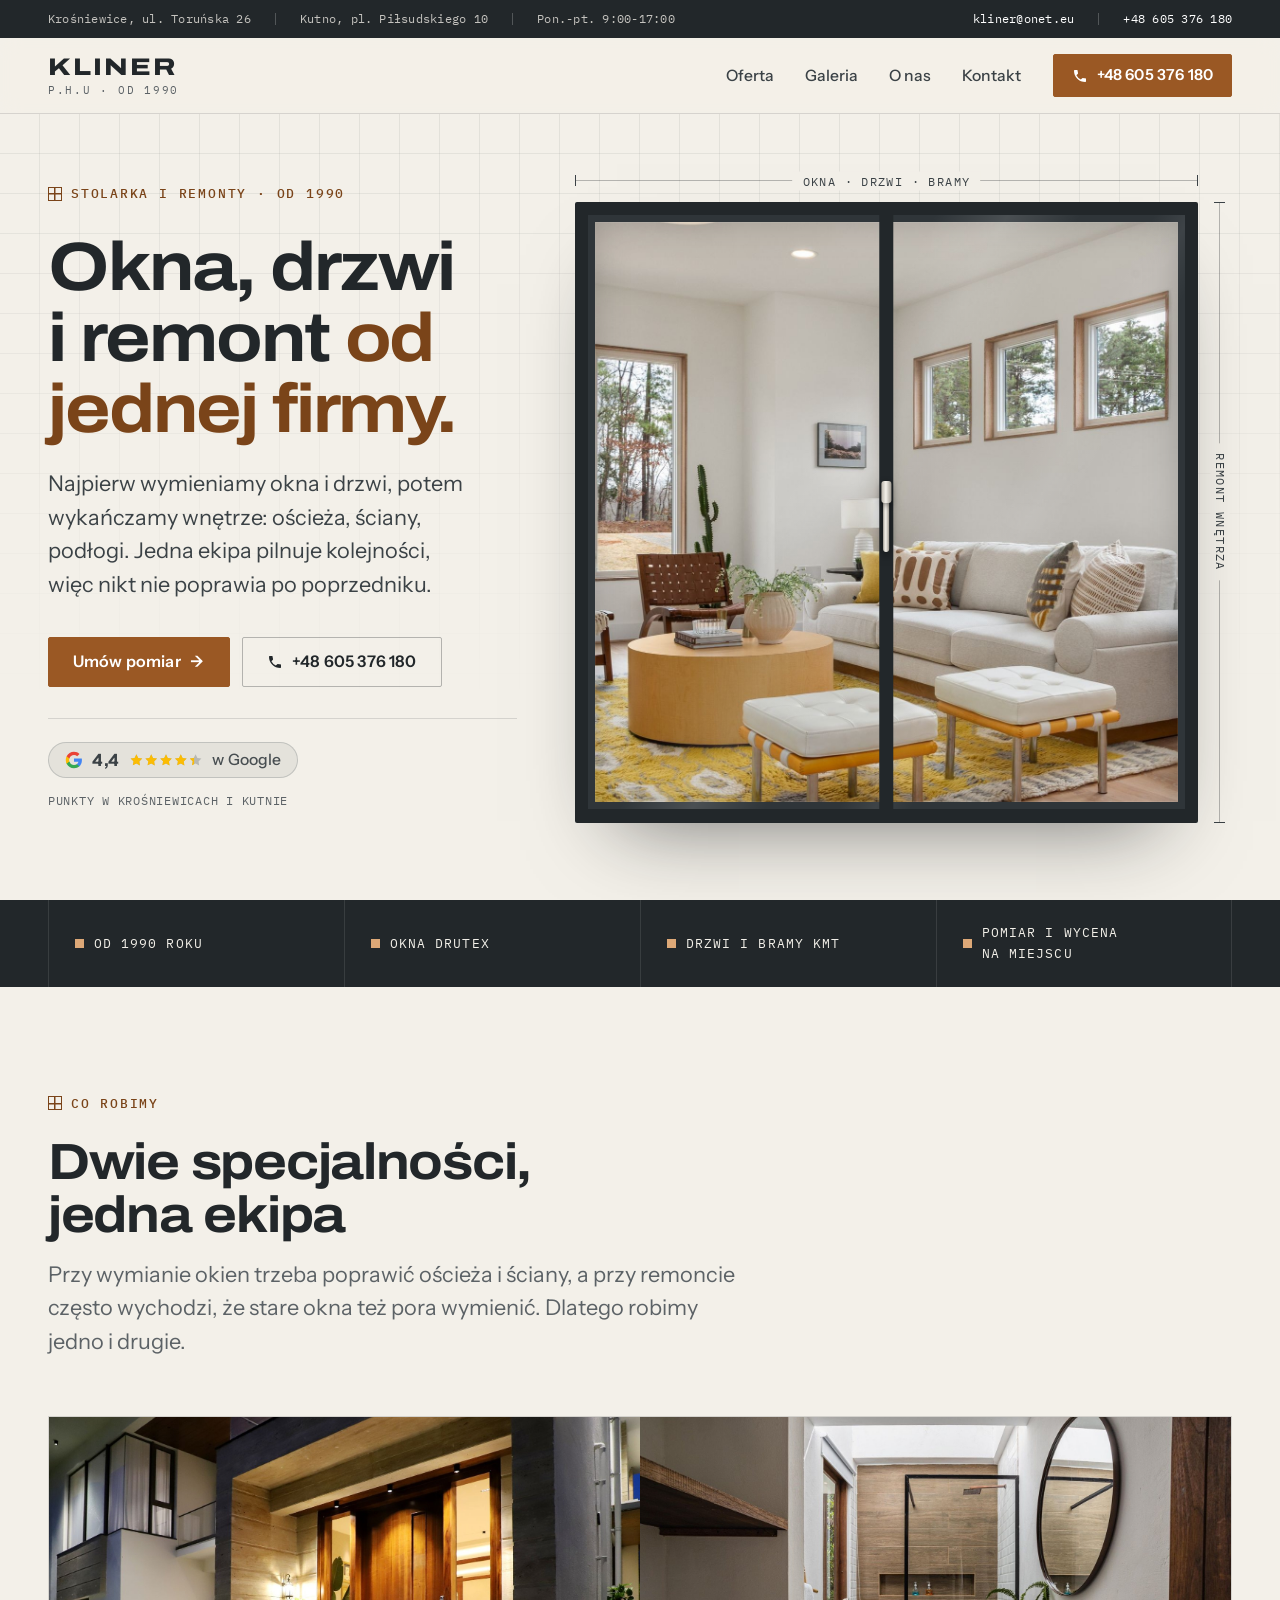
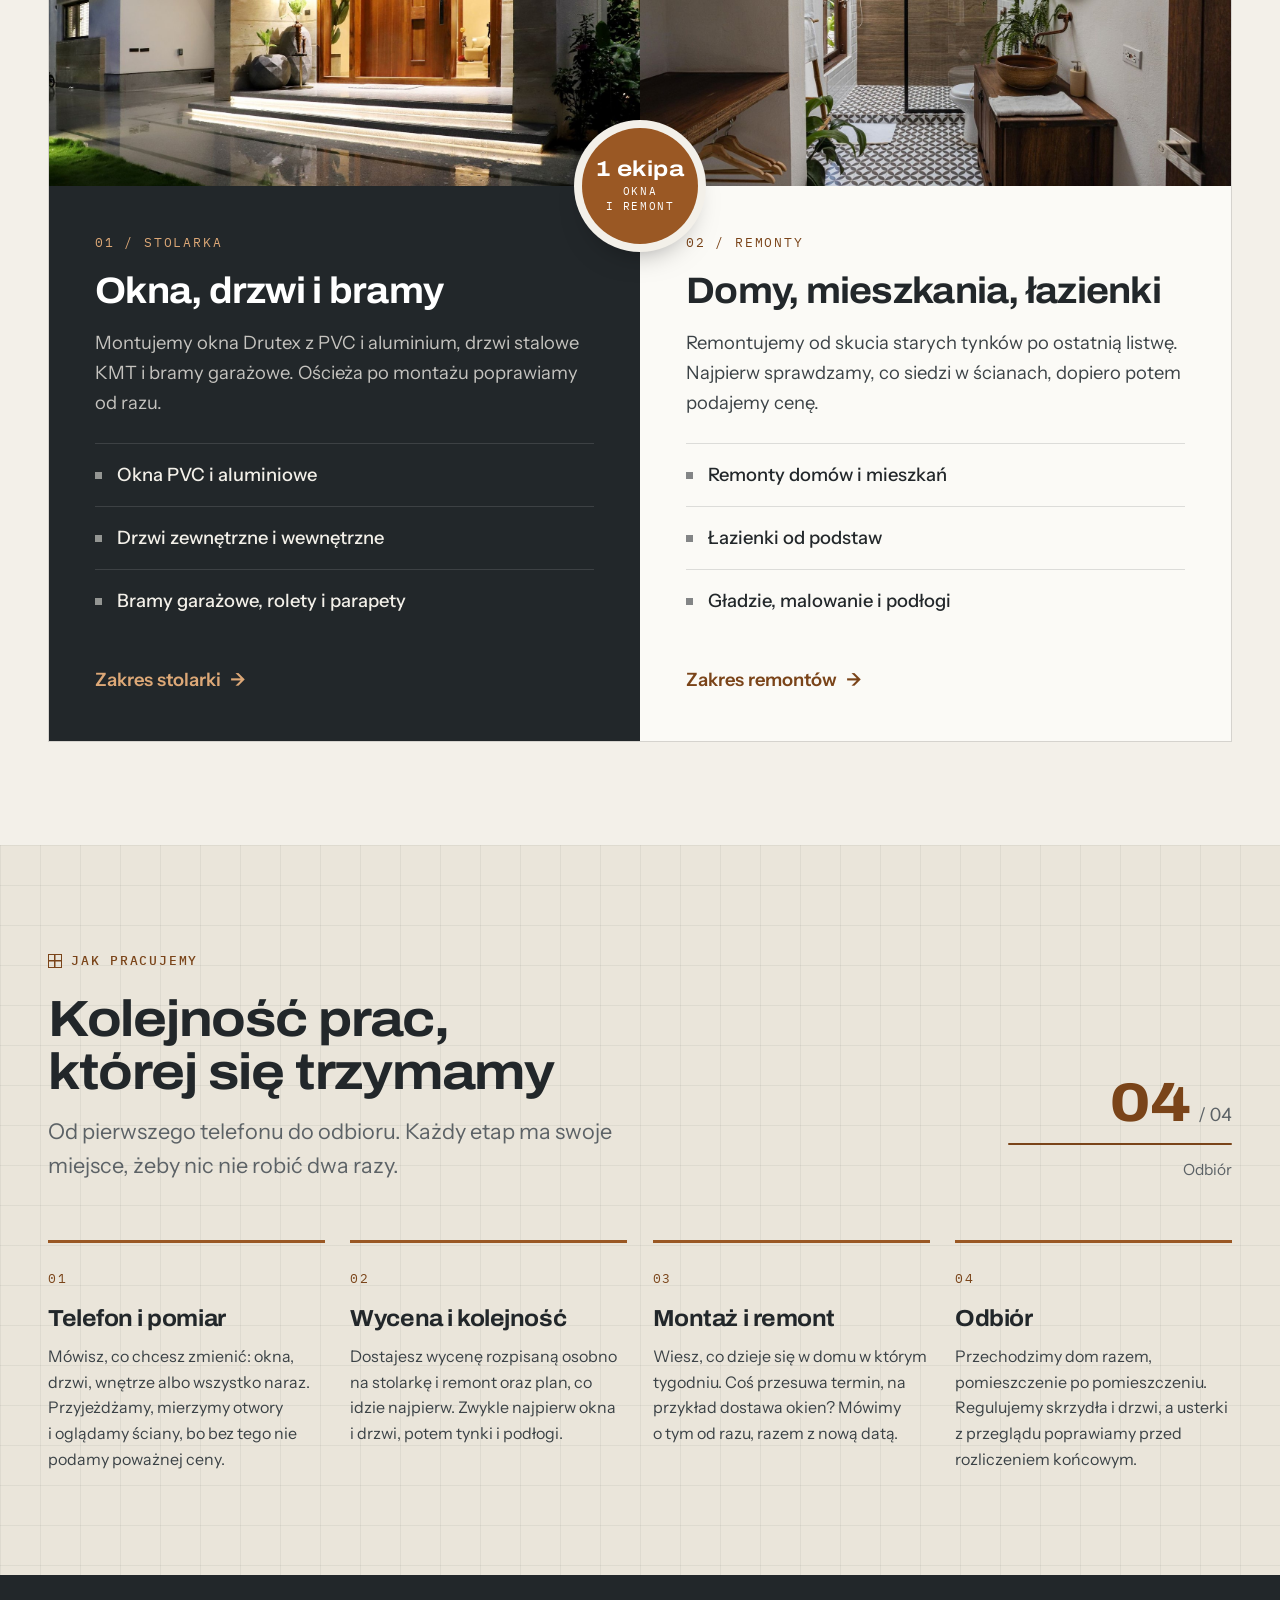
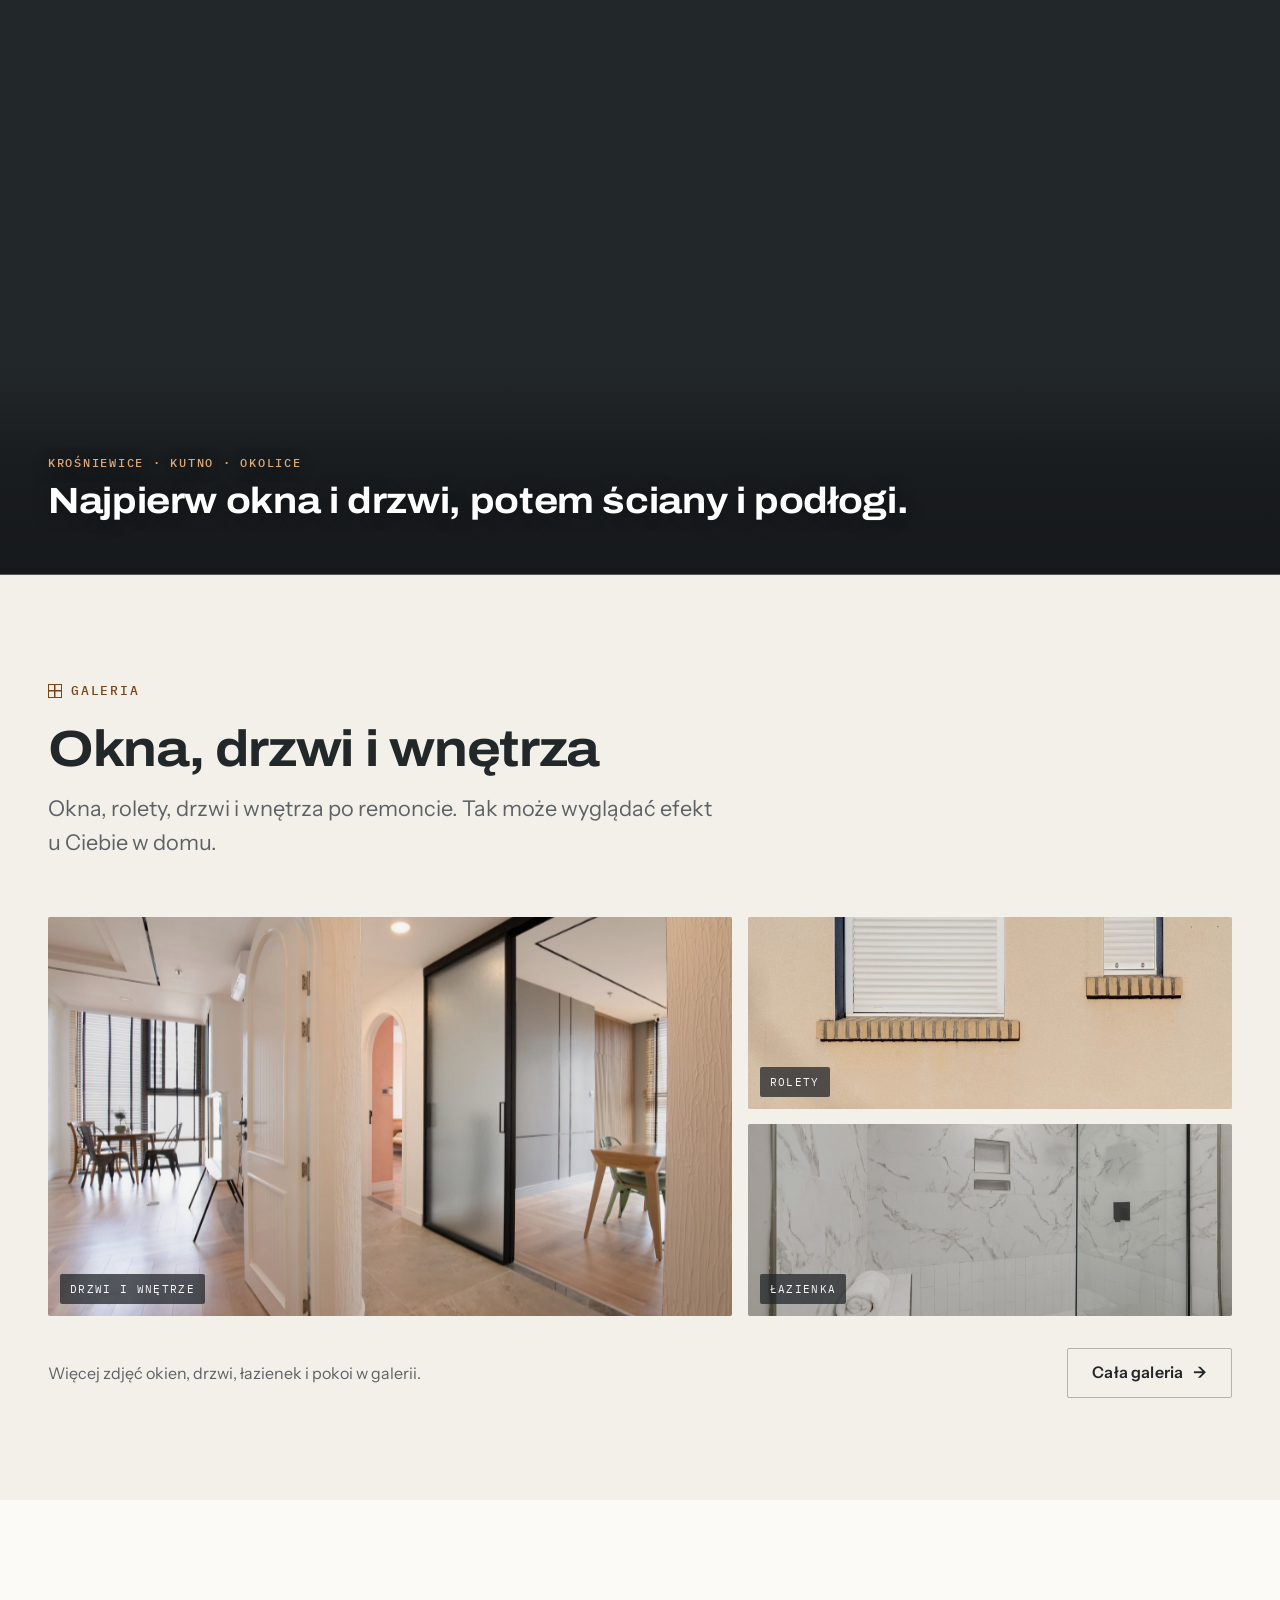
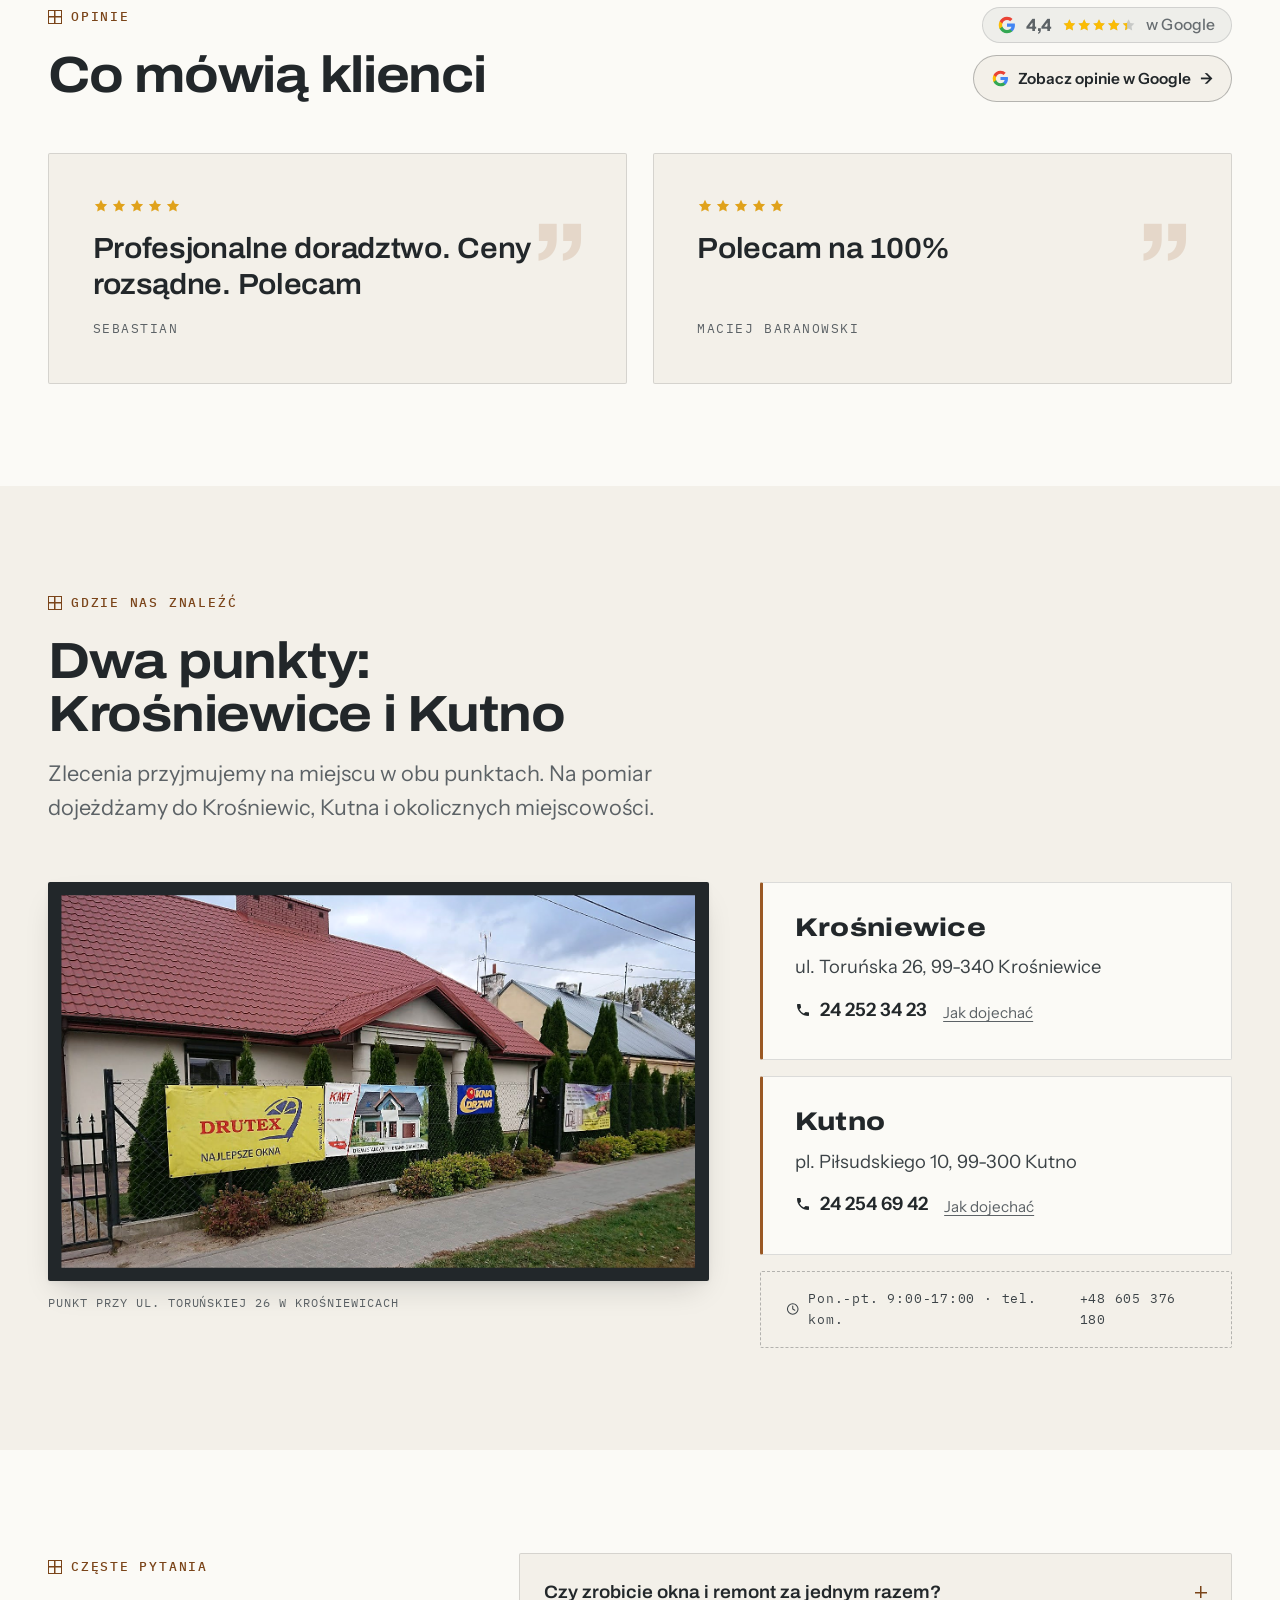
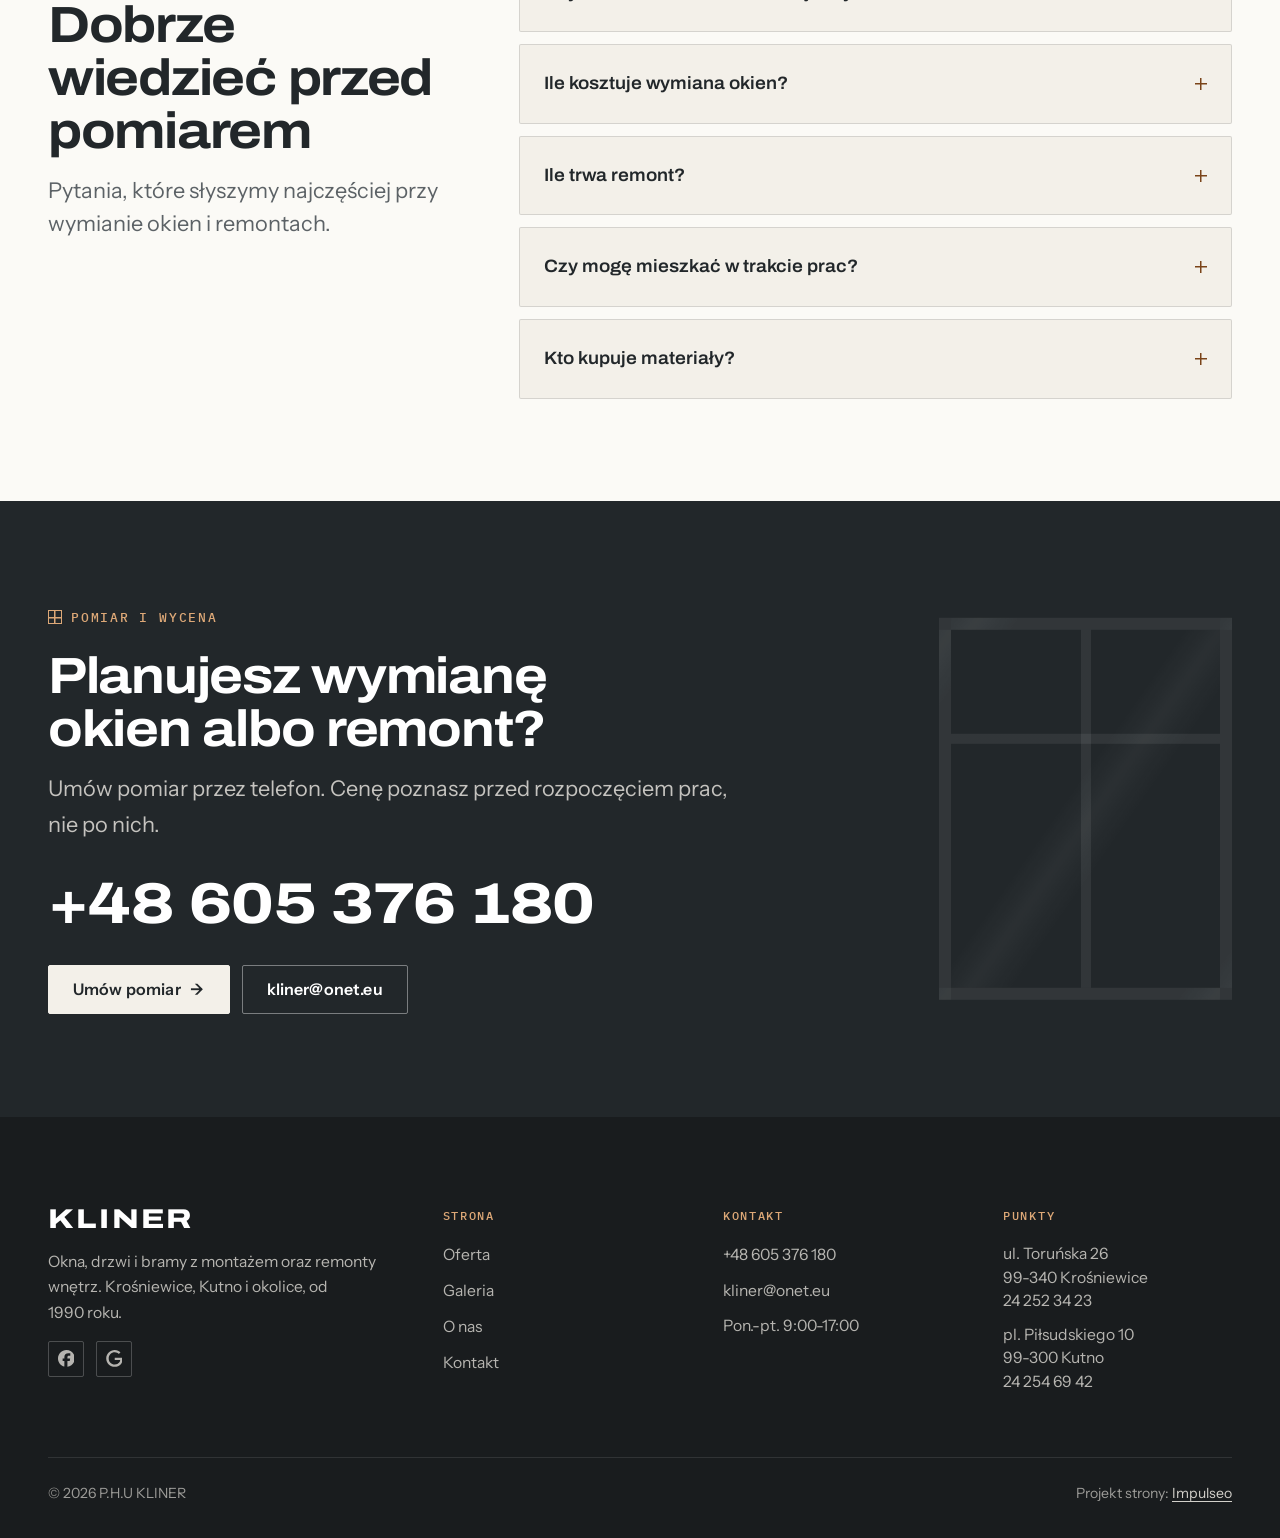
==== commit febf17a3: "[claude-edit][cmt:10b77f6d-1ddb-4ea7-9ece-c33e6fc155c1] nowy projekt wizualny RAMA: motyw okna (rama" ====
--- a/index.html
+++ b/index.html
@@ -3,6 +3,14 @@
 <head>
 <meta charset="UTF-8">
 <meta name="viewport" content="width=device-width, initial-scale=1.0">
+<meta name="theme-color" content="#22272A">
+<meta name="theme-color" content="#22272A">
+<meta name="theme-color" content="#22272A">
+<meta name="theme-color" content="#22272A">
+<meta name="theme-color" content="#22272A">
+<meta name="theme-color" content="#22272A">
+<meta name="theme-color" content="#22272A">
+<meta name="theme-color" content="#22272A">
 <title>P.H.U KLINER - okna, drzwi i remonty</title>
 <meta name="description" content="Okna Drutex, drzwi i bramy KMT z montażem oraz remonty domów i mieszkań w Krośniewicach i Kutnie. Pomiar i wycena na miejscu. Zadzwoń: +48 605 376 180.">
 <link rel="canonical" href="https://impulseo-pl.github.io/p-h-u-kliner/">
@@ -20,183 +28,208 @@
 <script type="application/ld+json">{"@context": "https://schema.org", "@type": "LocalBusiness", "name": "KLINER", "url": "https://impulseo-pl.github.io/p-h-u-kliner/", "telephone": "+48605376180", "image": "https://impulseo-pl.github.io/p-h-u-kliner/img/og.jpg", "areaServed": "Krośniewice", "sameAs": ["https://www.facebook.com/PHUKLINER/", "https://maps.google.com/?cid=13268947815276422806&g_mp=Cidnb29nbGUubWFwcy5wbGFjZXMudjEuUGxhY2VzLlNlYXJjaFRleHQQAhgEIAA"]}</script>
 <link rel="preconnect" href="https://fonts.googleapis.com">
 <link rel="preconnect" href="https://fonts.gstatic.com" crossorigin>
-<link href="https://fonts.googleapis.com/css2?family=Space+Grotesk:wght@500;600;700&family=DM+Sans:opsz,wght@9..40,400;9..40,500;9..40,600&display=swap" rel="stylesheet">
-<link rel="stylesheet" href="assets/styles.css?v=aef503f2">
+<link href="https://fonts.googleapis.com/css2?family=Archivo:wdth,wght@100..125,500..800&family=Instrument+Sans:wght@400..600&family=IBM+Plex+Mono:wght@400;500&display=swap" rel="stylesheet">
+<link rel="stylesheet" href="assets/styles.css?v=baac9d8d">
 </head>
 <body>
 
+<div class="topbar">
+  <div class="wrap">
+    <div class="tb-l"><span>Krośniewice, ul. Toruńska 26</span><span class="tb-sep"></span><span>Kutno, pl. Piłsudskiego 10</span><span class="tb-sep"></span><span>Pon.-pt. 9:00-17:00</span></div>
+    <div class="tb-r"><a href="mailto:kliner@onet.eu">kliner@onet.eu</a><span class="tb-sep"></span><a href="tel:+48605376180">+48 605 376 180</a></div>
+  </div>
+</div>
 <header class="nav">
   <div class="wrap nav-inner">
-    <a class="brand" href="index.html"><span class="name">KLINER</span><span class="sub">Krośniewice</span></a>
-    <nav class="nav-links">
+    <a class="brand" href="index.html" aria-label="KLINER - strona główna"><span class="name">KLINER</span><span class="sub">P.H.U&nbsp;· od 1990</span></a>
+    <nav class="nav-links" aria-label="Menu">
       <a href="oferta.html">Oferta</a>
-      <a href="realizacje.html">Realizacje</a>
-      <a href="o-nas.html">O nas</a>
+      <a href="realizacje.html">Galeria</a>
+      <a href="o-nas.html">O&nbsp;nas</a>
       <a href="kontakt.html">Kontakt</a>
-      <a href="tel:+48605376180" class="btn btn-accent">Zadzwoń +48 605 376 180</a>
     </nav>
+    <a href="tel:+48605376180" class="btn btn-accent nav-cta" aria-label="Zadzwoń: +48 605 376 180"><svg class="ico-tel" width="16" height="16" viewBox="0 0 24 24" fill="none" aria-hidden="true"><path d="M6.6 10.8a15.5 15.5 0 0 0 6.6 6.6l2.2-2.2a1 1 0 0 1 1-.24 11.4 11.4 0 0 0 3.6.58 1 1 0 0 1 1 1V20a1 1 0 0 1-1 1A17 17 0 0 1 3 4a1 1 0 0 1 1-1h3.5a1 1 0 0 1 1 1c0 1.25.2 2.46.58 3.6a1 1 0 0 1-.25 1l-2.23 2.2Z" fill="currentColor"/></svg><span class="cta-txt">+48 605 376 180</span></a>
     <button class="nav-toggle" aria-label="Menu"><span></span><span></span><span></span></button>
   </div>
 </header>
 
 <main>
-<section class="hero-fach">
-  <img class="hf-photo" src="img/hero.jpg" fetchpriority="high" data-rotate="img/g15.jpg|img/g16.jpg" alt="KLINER" width="1830" height="1200">
-  <div class="hf-panel">
-    <div class="hf-inner">
-      <span class="hf-kicker">Stolarka i remonty od 1990 roku</span>
-      <h1 class="hf-title">Okna, drzwi i remont od jednej firmy. <em></em></h1>
-      <p class="hf-lead">Wymieniamy okna i drzwi, a potem wykańczamy wnętrze, więc nie musisz szukać drugiej ekipy do ościeży i ścian. Od 1990 roku, Krośniewice i Kutno.</p>
-      <a class="hf-phone" href="tel:+48605376180"><span class="hf-phone-lab">Zadzwoń teraz</span><span class="hf-phone-num"><svg class="ico-tel" width="16" height="16" viewBox="0 0 24 24" fill="none" aria-hidden="true"><path d="M6.6 10.8a15.5 15.5 0 0 0 6.6 6.6l2.2-2.2a1 1 0 0 1 1-.24 11.4 11.4 0 0 0 3.6.58 1 1 0 0 1 1 1V20a1 1 0 0 1-1 1A17 17 0 0 1 3 4a1 1 0 0 1 1-1h3.5a1 1 0 0 1 1 1c0 1.25.2 2.46.58 3.6a1 1 0 0 1-.25 1l-2.23 2.2Z" fill="currentColor"/></svg> +48 605 376 180</span></a>
-      <div class="hf-actions">
+<section class="hero-rama">
+  <div class="wrap hr-grid">
+    <div class="hr-copy">
+      <span class="eyebrow">Stolarka i&nbsp;remonty · od 1990</span>
+      <h1>Okna, drzwi i&nbsp;remont <em>od jednej firmy.</em></h1>
+      <p class="lead">Najpierw wymieniamy okna i&nbsp;drzwi, potem wykańczamy wnętrze: ościeża, ściany, podłogi. Jedna ekipa pilnuje kolejności, więc nikt nie poprawia po poprzedniku.</p>
+      <div class="hr-actions">
         <a href="kontakt.html" class="btn btn-accent">Umów pomiar <span class="arr">→</span></a>
-        <a href="tel:+48605376180" class="btn btn-ghost hf-ghost">Zadzwoń +48 605 376 180</a>
-      </div>
-      <div class="hf-trust"><svg class="ico-star" width="14" height="14" viewBox="0 0 24 24" style="vertical-align:-2px" aria-hidden="true"><path d="M12 2.8l2.85 5.8 6.4.93-4.63 4.5 1.1 6.37L12 17.4l-5.72 3 1.1-6.37-4.63-4.5 6.4-.93L12 2.8Z" fill="currentColor"/></svg> Ocena 4,4 w Google · od 1990</div>
-    </div>
-  </div>
-</section>
-<section class="fach-promise">
-  <div class="wrap">
-    <ul class="fp-row reveal"><li>Pomiar i wycena na miejscu</li><li>Okna i remont w jednej ekipie</li><li>Krośniewice, Kutno i okolice</li></ul>
-  </div>
-</section>
-<section class="opinie-mini" aria-label="Opinie klientów">
-  <div class="wrap">
-    <div class="om-row">
-      <div class="om-item reveal"><blockquote>„Profesjonalne doradztwo.”</blockquote><span class="om-autor">Sebastian</span></div>
-      <div class="om-item reveal"><blockquote>„Polecam na 100%”</blockquote><span class="om-autor">Maciej Baranowski</span></div>
-    </div>
-  </div>
-</section>
-<section class="gateways-band">
-  <div class="wrap">
-    <div class="gateways">
-      <a href="oferta.html" class="gateway reveal"><img src="img/g1.jpg" alt="Okna PVC i aluminiowe" loading="lazy" width="1556" height="1024" decoding="async"><span class="g-ttl">Okna PVC i aluminiowe</span></a>
-      <a href="oferta.html" class="gateway reveal"><img src="img/g2.jpg" alt="Remonty domów i mieszkań" loading="lazy" width="1600" height="1066" decoding="async"><span class="g-ttl">Remonty domów i mieszkań</span></a>
-      <a href="oferta.html" class="gateway reveal"><img src="img/g3.jpg" alt="Drzwi zewnętrzne i wewnętrzne" loading="lazy" width="1510" height="952" decoding="async"><span class="g-ttl">Drzwi zewnętrzne i wewnętrzne</span></a>
-    </div>
-  </div>
-</section>
-<section class="proces proces-os fachowcy">
-  <div class="wrap proc-grid">
-    <div class="proc-side">
+        <a href="tel:+48605376180" class="btn btn-line"><svg class="ico-tel" width="16" height="16" viewBox="0 0 24 24" fill="none" aria-hidden="true"><path d="M6.6 10.8a15.5 15.5 0 0 0 6.6 6.6l2.2-2.2a1 1 0 0 1 1-.24 11.4 11.4 0 0 0 3.6.58 1 1 0 0 1 1 1V20a1 1 0 0 1-1 1A17 17 0 0 1 3 4a1 1 0 0 1 1-1h3.5a1 1 0 0 1 1 1c0 1.25.2 2.46.58 3.6a1 1 0 0 1-.25 1l-2.23 2.2Z" fill="currentColor"/></svg> +48 605 376 180</a>
+      </div>
+      <div class="hr-meta"><span class="g-badge"><svg class="gb-ico" viewBox="0 0 24 24" width="18" height="18" aria-hidden="true"><path fill="#4285F4" d="M22.56 12.25c0-.78-.07-1.53-.2-2.25H12v4.26h5.92c-.26 1.37-1.04 2.53-2.21 3.31v2.77h3.57c2.08-1.92 3.28-4.74 3.28-8.09z"/><path fill="#34A853" d="M12 23c2.97 0 5.46-.98 7.28-2.66l-3.57-2.77c-.98.66-2.23 1.06-3.71 1.06-2.86 0-5.29-1.93-6.16-4.53H2.18v2.84C3.99 20.53 7.7 23 12 23z"/><path fill="#FBBC05" d="M5.84 14.09c-.22-.66-.35-1.36-.35-2.09s.13-1.43.35-2.09V7.07H2.18C1.43 8.55 1 10.22 1 12s.43 3.45 1.18 4.93l2.85-2.22.81-.62z"/><path fill="#EA4335" d="M12 5.38c1.62 0 3.06.56 4.21 1.64l3.15-3.15C17.45 2.09 14.97 1 12 1 7.7 1 3.99 3.47 2.18 7.07l3.66 2.84c.87-2.6 3.3-4.53 6.16-4.53z"/></svg><b class="gb-ocena">4,4</b><svg class="gb-stars" viewBox="0 0 90 18" width="74" height="14.8" aria-hidden="true"><g fill="currentColor" opacity=".26"><path transform="translate(0,0)" d="M9 1.6l2.2 4.46 4.92.72-3.56 3.47.84 4.9L9 12.74l-4.4 2.31.84-4.9L1.88 6.68l4.92-.72L9 1.6Z"/><path transform="translate(18,0)" d="M9 1.6l2.2 4.46 4.92.72-3.56 3.47.84 4.9L9 12.74l-4.4 2.31.84-4.9L1.88 6.68l4.92-.72L9 1.6Z"/><path transform="translate(36,0)" d="M9 1.6l2.2 4.46 4.92.72-3.56 3.47.84 4.9L9 12.74l-4.4 2.31.84-4.9L1.88 6.68l4.92-.72L9 1.6Z"/><path transform="translate(54,0)" d="M9 1.6l2.2 4.46 4.92.72-3.56 3.47.84 4.9L9 12.74l-4.4 2.31.84-4.9L1.88 6.68l4.92-.72L9 1.6Z"/><path transform="translate(72,0)" d="M9 1.6l2.2 4.46 4.92.72-3.56 3.47.84 4.9L9 12.74l-4.4 2.31.84-4.9L1.88 6.68l4.92-.72L9 1.6Z"/></g><clipPath id="gs880h"><rect x="0" y="0" width="79.2" height="18"/></clipPath><g fill="#FBBC04" clip-path="url(#gs880h)"><path transform="translate(0,0)" d="M9 1.6l2.2 4.46 4.92.72-3.56 3.47.84 4.9L9 12.74l-4.4 2.31.84-4.9L1.88 6.68l4.92-.72L9 1.6Z"/><path transform="translate(18,0)" d="M9 1.6l2.2 4.46 4.92.72-3.56 3.47.84 4.9L9 12.74l-4.4 2.31.84-4.9L1.88 6.68l4.92-.72L9 1.6Z"/><path transform="translate(36,0)" d="M9 1.6l2.2 4.46 4.92.72-3.56 3.47.84 4.9L9 12.74l-4.4 2.31.84-4.9L1.88 6.68l4.92-.72L9 1.6Z"/><path transform="translate(54,0)" d="M9 1.6l2.2 4.46 4.92.72-3.56 3.47.84 4.9L9 12.74l-4.4 2.31.84-4.9L1.88 6.68l4.92-.72L9 1.6Z"/><path transform="translate(72,0)" d="M9 1.6l2.2 4.46 4.92.72-3.56 3.47.84 4.9L9 12.74l-4.4 2.31.84-4.9L1.88 6.68l4.92-.72L9 1.6Z"/></g></svg><span class="gb-txt">w&nbsp;Google</span></span><span class="hm-txt">Punkty w&nbsp;Krośniewicach i&nbsp;Kutnie</span></div>
+    </div>
+    <figure class="hr-rama">
+      <span class="wym wym-x" aria-hidden="true"><i>okna · drzwi · bramy</i></span>
+      <span class="wym wym-y" aria-hidden="true"><i>remont wnętrza</i></span>
+      <div class="hr-okno">
+        <div class="hr-szyba">
+          <img src="img/hero.jpg" alt="Salon po remoncie z nowymi oknami w ciemnych ramach" fetchpriority="high" width="1880" height="1253" decoding="async" data-rotate="img/g16.jpg|img/g15.jpg">
+          <span class="hr-slupek" aria-hidden="true"></span>
+          <span class="hr-klamka" aria-hidden="true"></span>
+        </div>
+      </div>
+    </figure>
+  </div>
+</section>
+<section class="fakty" aria-label="W skrócie">
+  <div class="wrap">
+    <ul><li>Od 1990 roku</li><li>Okna Drutex</li><li>Drzwi i&nbsp;bramy KMT</li><li>Pomiar i&nbsp;wycena na miejscu</li></ul>
+  </div>
+</section>
+<section class="duo">
+  <div class="wrap">
+    <div class="head reveal">
+      <span class="eyebrow">Co robimy</span>
+      <h2>Dwie specjalności, jedna ekipa</h2>
+      <p>Przy wymianie okien trzeba poprawić ościeża i&nbsp;ściany, a&nbsp;przy remoncie często wychodzi, że stare okna też pora wymienić. Dlatego robimy jedno i&nbsp;drugie.</p>
+    </div>
+    <div class="duo-grid">
+      <article class="duo-panel duo-stolarka reveal">
+        <figure class="art-fig"><img src="img/g3.jpg" alt="Drzwi wejściowe z drewnianym skrzydłem i przeszkleniem" width="1600" height="1066" decoding="async"></figure>
+        <div class="duo-body">
+          <span class="duo-no">01 / Stolarka</span>
+          <h3>Okna, drzwi i&nbsp;bramy</h3>
+          <p>Montujemy okna Drutex z&nbsp;PVC i&nbsp;aluminium, drzwi stalowe KMT i&nbsp;bramy garażowe. Ościeża po montażu poprawiamy od razu.</p>
+          <ul class="duo-list"><li>Okna PVC i&nbsp;aluminiowe</li><li>Drzwi zewnętrzne i&nbsp;wewnętrzne</li><li>Bramy garażowe, rolety i&nbsp;parapety</li></ul>
+          <a class="duo-link" href="oferta.html#stolarka">Zakres stolarki <span class="arr">→</span></a>
+        </div>
+      </article>
+      <article class="duo-panel duo-remont reveal">
+        <figure class="art-fig"><img src="img/g2.jpg" alt="Łazienka po remoncie z prysznicem i płytkami w szachownicę" width="1600" height="1066" decoding="async"></figure>
+        <div class="duo-body">
+          <span class="duo-no">02 / Remonty</span>
+          <h3>Domy, mieszkania, łazienki</h3>
+          <p>Remontujemy od skucia starych tynków po ostatnią listwę. Najpierw sprawdzamy, co siedzi w&nbsp;ścianach, dopiero potem podajemy cenę.</p>
+          <ul class="duo-list"><li>Remonty domów i&nbsp;mieszkań</li><li>Łazienki od podstaw</li><li>Gładzie, malowanie i&nbsp;podłogi</li></ul>
+          <a class="duo-link" href="oferta.html#remonty">Zakres remontów <span class="arr">→</span></a>
+        </div>
+      </article>
+      <div class="duo-pieczec" aria-hidden="true"><b>1 ekipa</b>okna<br>i&nbsp;remont</div>
+    </div>
+  </div>
+</section>
+<section class="proces os-mech kolejnosc">
+  <div class="wrap">
+    <div class="kol-top">
       <div class="head reveal">
         <span class="eyebrow">Jak pracujemy</span>
-        <h2>Wiesz, na czym stoisz - na każdym etapie</h2>
-        <p>Od pierwszego telefonu do odbioru - krok po kroku.</p>
-      </div>
-      <div class="proc-count" aria-hidden="true"><span class="pc-cur">01</span><span class="pc-all">/ 04</span></div>
-      <div class="proc-bar" aria-hidden="true"><i></i></div>
-      <p class="proc-now" aria-hidden="true">Telefon i pomiar</p>
-    </div>
-    <ol class="proces-line">
-      <li class="reveal"><span class="pno">01</span><h3>Telefon i pomiar</h3><p>Mówisz, co chcesz zmienić: okna, drzwi, wnętrze albo wszystko naraz. Przyjeżdżamy, mierzymy otwory i oglądamy ściany, bo bez tego nie podamy poważnej ceny.</p></li>
-      <li class="reveal"><span class="pno">02</span><h3>Wycena i kolejność</h3><p>Dostajesz wycenę rozpisaną osobno na stolarkę i remont oraz plan, co idzie najpierw. Zwykle najpierw okna i drzwi, potem tynki i podłogi, żeby nic nie poprawiać dwa razy.</p></li>
-      <li class="reveal"><span class="pno">03</span><h3>Montaż i remont</h3><p>Wiesz, co dzieje się w domu w którym tygodniu. Coś przesuwa termin, na przykład dostawa okien? Mówimy o tym od razu, razem z nową datą.</p></li>
-      <li class="reveal"><span class="pno">04</span><h3>Odbiór</h3><p>Przechodzimy dom razem, pomieszczenie po pomieszczeniu. Regulujemy skrzydła i drzwi, a usterki z przeglądu poprawiamy przed rozliczeniem końcowym, nie po nim.</p></li>
+        <h2>Kolejność prac, której się trzymamy</h2>
+        <p>Od pierwszego telefonu do odbioru. Każdy etap ma swoje miejsce, żeby nic nie robić dwa razy.</p>
+      </div>
+      <div class="kol-licznik" aria-hidden="true">
+        <div class="proc-count"><span class="pc-cur">01</span><span class="pc-all">/ 04</span></div>
+        <div class="proc-bar"><i></i></div>
+        <p class="proc-now">Telefon i&nbsp;pomiar</p>
+      </div>
+    </div>
+    <ol class="kol-kroki" data-os-steps>
+      <li><span class="pno">01</span><h3>Telefon i&nbsp;pomiar</h3><p>Mówisz, co chcesz zmienić: okna, drzwi, wnętrze albo wszystko naraz. Przyjeżdżamy, mierzymy otwory i&nbsp;oglądamy ściany, bo bez tego nie podamy poważnej ceny.</p></li>
+      <li><span class="pno">02</span><h3>Wycena i&nbsp;kolejność</h3><p>Dostajesz wycenę rozpisaną osobno na stolarkę i&nbsp;remont oraz plan, co idzie najpierw. Zwykle najpierw okna i&nbsp;drzwi, potem tynki i&nbsp;podłogi.</p></li>
+      <li><span class="pno">03</span><h3>Montaż i&nbsp;remont</h3><p>Wiesz, co dzieje się w&nbsp;domu w&nbsp;którym tygodniu. Coś przesuwa termin, na przykład dostawa okien? Mówimy o&nbsp;tym od razu, razem z&nbsp;nową datą.</p></li>
+      <li><span class="pno">04</span><h3>Odbiór</h3><p>Przechodzimy dom razem, pomieszczenie po pomieszczeniu. Regulujemy skrzydła i&nbsp;drzwi, a&nbsp;usterki z&nbsp;przeglądu poprawiamy przed rozliczeniem końcowym.</p></li>
     </ol>
   </div>
 </section>
-<section>
-  <div class="wrap">
-    <div class="head reveal">
-      <span class="eyebrow">Realizacje</span>
-      <h2>Okna, drzwi i wnętrza</h2>
-      <p>Okna, drzwi, bramy i wnętrza po remoncie. Tak może wyglądać efekt u Ciebie w domu.</p>
-    </div>
-    <div class="gallery">
-      <div class="tile t-two3 reveal"><img src="img/g4.jpg" alt="KLINER" loading="lazy" width="1880" height="1255" decoding="async"></div>
-      <div class="tile t-third reveal"><img src="img/g5.jpg" alt="KLINER" loading="lazy" width="1600" height="1112" decoding="async"></div>
-      <div class="tile t-third reveal"><img src="img/g6.jpg" alt="KLINER" loading="lazy" width="1600" height="1067" decoding="async"></div>
-      <div class="tile t-third reveal"><img src="img/g7.jpg" alt="KLINER" loading="lazy" width="1600" height="1066" decoding="async"></div>
-      <div class="tile t-third reveal"><img src="img/g8.jpg" alt="KLINER" loading="lazy" width="1880" height="1255" decoding="async"></div>
-    </div>
-    <div style="margin-top:var(--space-7)" class="reveal"><a href="realizacje.html" class="btn btn-accent">Pełna galeria <span class="arr">→</span></a></div>
-  </div>
-</section>
-<section class="fach-uslugi">
-  <div class="wrap">
-    <div class="head reveal">
-      <span class="eyebrow">Oferta</span>
-      <h2>Stolarka i remonty</h2>
-      <p>Montaż okien, drzwi i bram oraz remonty wnętrz - wszystko, czym zajmujemy się na co dzień.</p>
-    </div>
-    <ul class="fu-list">
-      <li class="fu-row reveal"><div class="fu-name">Okna PVC i aluminiowe</div><div class="fu-desc">Przewiewa przy ramie, a rachunki za ogrzewanie rosną? Montujemy okna Drutex z PVC i aluminium, dobrane pod konkretne pomieszczenia: cieplejsze pakiety od północy, cichsze szyby od ulicy.</div><a class="fu-cta" href="kontakt.html">Wycena <span class="arr">→</span></a></li>
-      <li class="fu-row reveal"><div class="fu-name">Remonty domów i mieszkań</div><div class="fu-desc">Stary dom albo mieszkanie po rodzicach? Najpierw sprawdzamy, co siedzi w ścianach: instalacje, wilgoć, krzywe podłogi.</div><a class="fu-cta" href="kontakt.html">Wycena <span class="arr">→</span></a></li>
-      <li class="fu-row reveal"><div class="fu-name">Drzwi zewnętrzne i wewnętrzne</div><div class="fu-desc">Drzwi wejściowe mają trzymać ciepło i wytrzymać próbę wyważenia. Montujemy drzwi stalowe KMT z ciepłym progiem, wypoziomowane tak, żeby domykały się bez trzaskania.</div><a class="fu-cta" href="kontakt.html">Wycena <span class="arr">→</span></a></li>
-      <li class="fu-row reveal"><div class="fu-name">Łazienki od podstaw</div><div class="fu-desc">Łazienka to najtrudniejsze pomieszczenie w domu i najczęstsze miejsce fuszerki.</div><a class="fu-cta" href="kontakt.html">Wycena <span class="arr">→</span></a></li>
-      <li class="fu-row reveal"><div class="fu-name">Bramy garażowe, rolety i parapety</div><div class="fu-desc">Stara brama uchylna hałasuje i wypuszcza ciepło z garażu? Montujemy ocieplane bramy garażowe KMT.</div><a class="fu-cta" href="kontakt.html">Wycena <span class="arr">→</span></a></li>
-      <li class="fu-row reveal"><div class="fu-name">Gładzie, malowanie i podłogi</div><div class="fu-desc">Ściany po wymianie okien albo po latach w starym domu? Wyrównujemy je gładzią, szlifujemy i malujemy, sufity poprawiamy razem z resztą.</div><a class="fu-cta" href="kontakt.html">Wycena <span class="arr">→</span></a></li>
-    </ul>
-    <div style="margin-top:var(--space-7)" class="reveal"><a href="oferta.html" class="btn btn-ghost">Pełna oferta <span class="arr">→</span></a></div>
-  </div>
-</section>
-<section class="stopklatka" aria-hidden="true">
+<section class="stopklatka">
   <div class="stk-bg" style="background-image:url(img/g13.jpg)"></div>
+  <div class="stk-cap"><span class="wrap"><small>Krośniewice · Kutno · okolice</small>Najpierw okna i&nbsp;drzwi, potem ściany i&nbsp;podłogi.</span></div>
+</section>
+<section class="galeria-sk">
+  <div class="wrap">
+    <div class="head reveal">
+      <span class="eyebrow">Galeria</span>
+      <h2>Okna, drzwi i&nbsp;wnętrza</h2>
+      <p>Okna, rolety, drzwi i&nbsp;wnętrza po remoncie. Tak może wyglądać efekt u&nbsp;Ciebie w&nbsp;domu.</p>
+    </div>
+    <div class="gallery gal-teaser">
+      <div class="tile t-a reveal"><img src="img/g7.jpg" alt="Jasne wnętrze z drzwiami przesuwnymi z czarnej ramy i szkła" loading="lazy" width="1600" height="1066" decoding="async"><span class="cap">Drzwi i&nbsp;wnętrze</span></div>
+      <div class="tile t-b reveal"><img src="img/g9.jpg" alt="Elewacja z oknami i opuszczonymi roletami zewnętrznymi" loading="lazy" width="1600" height="1068" decoding="async"><span class="cap">Rolety</span></div>
+      <div class="tile t-c reveal"><img src="img/g6.jpg" alt="Prysznic za szklaną ścianką w łazience z płytkami jak marmur" loading="lazy" width="1600" height="1067" decoding="async"><span class="cap">Łazienka</span></div>
+    </div>
+    <div class="gal-foot reveal"><p>Więcej zdjęć okien, drzwi, łazienek i&nbsp;pokoi w&nbsp;galerii.</p><a href="realizacje.html" class="btn btn-line">Cała galeria <span class="arr">→</span></a></div>
+  </div>
 </section>
 <section class="opinie">
   <div class="wrap">
-    <div class="head center reveal">
-      <span class="eyebrow">Opinie</span>
-      <h2>Co mówią klienci</h2>
-    </div>
-    <p class="op-meta reveal"><span class="g-badge"><svg class="gb-ico" viewBox="0 0 24 24" width="18" height="18" aria-hidden="true"><path fill="#4285F4" d="M22.56 12.25c0-.78-.07-1.53-.2-2.25H12v4.26h5.92c-.26 1.37-1.04 2.53-2.21 3.31v2.77h3.57c2.08-1.92 3.28-4.74 3.28-8.09z"/><path fill="#34A853" d="M12 23c2.97 0 5.46-.98 7.28-2.66l-3.57-2.77c-.98.66-2.23 1.06-3.71 1.06-2.86 0-5.29-1.93-6.16-4.53H2.18v2.84C3.99 20.53 7.7 23 12 23z"/><path fill="#FBBC05" d="M5.84 14.09c-.22-.66-.35-1.36-.35-2.09s.13-1.43.35-2.09V7.07H2.18C1.43 8.55 1 10.22 1 12s.43 3.45 1.18 4.93l2.85-2.22.81-.62z"/><path fill="#EA4335" d="M12 5.38c1.62 0 3.06.56 4.21 1.64l3.15-3.15C17.45 2.09 14.97 1 12 1 7.7 1 3.99 3.47 2.18 7.07l3.66 2.84c.87-2.6 3.3-4.53 6.16-4.53z"/></svg><b class="gb-ocena">4,4</b><svg class="gb-stars" viewBox="0 0 90 18" width="74" height="14.8" aria-hidden="true"><g fill="currentColor" opacity=".26"><path transform="translate(0,0)" d="M9 1.6l2.2 4.46 4.92.72-3.56 3.47.84 4.9L9 12.74l-4.4 2.31.84-4.9L1.88 6.68l4.92-.72L9 1.6Z"/><path transform="translate(18,0)" d="M9 1.6l2.2 4.46 4.92.72-3.56 3.47.84 4.9L9 12.74l-4.4 2.31.84-4.9L1.88 6.68l4.92-.72L9 1.6Z"/><path transform="translate(36,0)" d="M9 1.6l2.2 4.46 4.92.72-3.56 3.47.84 4.9L9 12.74l-4.4 2.31.84-4.9L1.88 6.68l4.92-.72L9 1.6Z"/><path transform="translate(54,0)" d="M9 1.6l2.2 4.46 4.92.72-3.56 3.47.84 4.9L9 12.74l-4.4 2.31.84-4.9L1.88 6.68l4.92-.72L9 1.6Z"/><path transform="translate(72,0)" d="M9 1.6l2.2 4.46 4.92.72-3.56 3.47.84 4.9L9 12.74l-4.4 2.31.84-4.9L1.88 6.68l4.92-.72L9 1.6Z"/></g><clipPath id="gs880"><rect x="0" y="0" width="79.2" height="18"/></clipPath><g fill="#FBBC04" clip-path="url(#gs880)"><path transform="translate(0,0)" d="M9 1.6l2.2 4.46 4.92.72-3.56 3.47.84 4.9L9 12.74l-4.4 2.31.84-4.9L1.88 6.68l4.92-.72L9 1.6Z"/><path transform="translate(18,0)" d="M9 1.6l2.2 4.46 4.92.72-3.56 3.47.84 4.9L9 12.74l-4.4 2.31.84-4.9L1.88 6.68l4.92-.72L9 1.6Z"/><path transform="translate(36,0)" d="M9 1.6l2.2 4.46 4.92.72-3.56 3.47.84 4.9L9 12.74l-4.4 2.31.84-4.9L1.88 6.68l4.92-.72L9 1.6Z"/><path transform="translate(54,0)" d="M9 1.6l2.2 4.46 4.92.72-3.56 3.47.84 4.9L9 12.74l-4.4 2.31.84-4.9L1.88 6.68l4.92-.72L9 1.6Z"/><path transform="translate(72,0)" d="M9 1.6l2.2 4.46 4.92.72-3.56 3.47.84 4.9L9 12.74l-4.4 2.31.84-4.9L1.88 6.68l4.92-.72L9 1.6Z"/></g></svg><span class="gb-txt">w Google</span></span></p>
-    <p class="op-meta reveal"><a class="op-google" href="https://maps.google.com/?cid=13268947815276422806&amp;g_mp=Cidnb29nbGUubWFwcy5wbGFjZXMudjEuUGxhY2VzLlNlYXJjaFRleHQQAhgEIAA" target="_blank" rel="noopener"><svg class="op-g-ico" viewBox="0 0 24 24" width="17" height="17" aria-hidden="true"><path fill="#4285F4" d="M22.56 12.25c0-.78-.07-1.53-.2-2.25H12v4.26h5.92c-.26 1.37-1.04 2.53-2.21 3.31v2.77h3.57c2.08-1.92 3.28-4.74 3.28-8.09z"/><path fill="#34A853" d="M12 23c2.97 0 5.46-.98 7.28-2.66l-3.57-2.77c-.98.66-2.23 1.06-3.71 1.06-2.86 0-5.29-1.93-6.16-4.53H2.18v2.84C3.99 20.53 7.7 23 12 23z"/><path fill="#FBBC05" d="M5.84 14.09c-.22-.66-.35-1.36-.35-2.09s.13-1.43.35-2.09V7.07H2.18C1.43 8.55 1 10.22 1 12s.43 3.45 1.18 4.93l2.85-2.22.81-.62z"/><path fill="#EA4335" d="M12 5.38c1.62 0 3.06.56 4.21 1.64l3.15-3.15C17.45 2.09 14.97 1 12 1 7.7 1 3.99 3.47 2.18 7.07l3.66 2.84c.87-2.6 3.3-4.53 6.16-4.53z"/></svg><span>Zobacz opinie w Google</span><span class="arr">→</span></a></p>
+    <div class="op-head">
+      <div class="head reveal">
+        <span class="eyebrow">Opinie</span>
+        <h2>Co mówią klienci</h2>
+      </div>
+      <div class="op-metas reveal">
+        <p class="op-meta"><span class="g-badge"><svg class="gb-ico" viewBox="0 0 24 24" width="18" height="18" aria-hidden="true"><path fill="#4285F4" d="M22.56 12.25c0-.78-.07-1.53-.2-2.25H12v4.26h5.92c-.26 1.37-1.04 2.53-2.21 3.31v2.77h3.57c2.08-1.92 3.28-4.74 3.28-8.09z"/><path fill="#34A853" d="M12 23c2.97 0 5.46-.98 7.28-2.66l-3.57-2.77c-.98.66-2.23 1.06-3.71 1.06-2.86 0-5.29-1.93-6.16-4.53H2.18v2.84C3.99 20.53 7.7 23 12 23z"/><path fill="#FBBC05" d="M5.84 14.09c-.22-.66-.35-1.36-.35-2.09s.13-1.43.35-2.09V7.07H2.18C1.43 8.55 1 10.22 1 12s.43 3.45 1.18 4.93l2.85-2.22.81-.62z"/><path fill="#EA4335" d="M12 5.38c1.62 0 3.06.56 4.21 1.64l3.15-3.15C17.45 2.09 14.97 1 12 1 7.7 1 3.99 3.47 2.18 7.07l3.66 2.84c.87-2.6 3.3-4.53 6.16-4.53z"/></svg><b class="gb-ocena">4,4</b><svg class="gb-stars" viewBox="0 0 90 18" width="74" height="14.8" aria-hidden="true"><g fill="currentColor" opacity=".26"><path transform="translate(0,0)" d="M9 1.6l2.2 4.46 4.92.72-3.56 3.47.84 4.9L9 12.74l-4.4 2.31.84-4.9L1.88 6.68l4.92-.72L9 1.6Z"/><path transform="translate(18,0)" d="M9 1.6l2.2 4.46 4.92.72-3.56 3.47.84 4.9L9 12.74l-4.4 2.31.84-4.9L1.88 6.68l4.92-.72L9 1.6Z"/><path transform="translate(36,0)" d="M9 1.6l2.2 4.46 4.92.72-3.56 3.47.84 4.9L9 12.74l-4.4 2.31.84-4.9L1.88 6.68l4.92-.72L9 1.6Z"/><path transform="translate(54,0)" d="M9 1.6l2.2 4.46 4.92.72-3.56 3.47.84 4.9L9 12.74l-4.4 2.31.84-4.9L1.88 6.68l4.92-.72L9 1.6Z"/><path transform="translate(72,0)" d="M9 1.6l2.2 4.46 4.92.72-3.56 3.47.84 4.9L9 12.74l-4.4 2.31.84-4.9L1.88 6.68l4.92-.72L9 1.6Z"/></g><clipPath id="gs880o"><rect x="0" y="0" width="79.2" height="18"/></clipPath><g fill="#FBBC04" clip-path="url(#gs880o)"><path transform="translate(0,0)" d="M9 1.6l2.2 4.46 4.92.72-3.56 3.47.84 4.9L9 12.74l-4.4 2.31.84-4.9L1.88 6.68l4.92-.72L9 1.6Z"/><path transform="translate(18,0)" d="M9 1.6l2.2 4.46 4.92.72-3.56 3.47.84 4.9L9 12.74l-4.4 2.31.84-4.9L1.88 6.68l4.92-.72L9 1.6Z"/><path transform="translate(36,0)" d="M9 1.6l2.2 4.46 4.92.72-3.56 3.47.84 4.9L9 12.74l-4.4 2.31.84-4.9L1.88 6.68l4.92-.72L9 1.6Z"/><path transform="translate(54,0)" d="M9 1.6l2.2 4.46 4.92.72-3.56 3.47.84 4.9L9 12.74l-4.4 2.31.84-4.9L1.88 6.68l4.92-.72L9 1.6Z"/><path transform="translate(72,0)" d="M9 1.6l2.2 4.46 4.92.72-3.56 3.47.84 4.9L9 12.74l-4.4 2.31.84-4.9L1.88 6.68l4.92-.72L9 1.6Z"/></g></svg><span class="gb-txt">w&nbsp;Google</span></span></p>
+        <p class="op-meta"><a class="op-google" href="https://maps.google.com/?cid=13268947815276422806&amp;g_mp=Cidnb29nbGUubWFwcy5wbGFjZXMudjEuUGxhY2VzLlNlYXJjaFRleHQQAhgEIAA" target="_blank" rel="noopener"><svg class="op-g-ico" viewBox="0 0 24 24" width="17" height="17" aria-hidden="true"><path fill="#4285F4" d="M22.56 12.25c0-.78-.07-1.53-.2-2.25H12v4.26h5.92c-.26 1.37-1.04 2.53-2.21 3.31v2.77h3.57c2.08-1.92 3.28-4.74 3.28-8.09z"/><path fill="#34A853" d="M12 23c2.97 0 5.46-.98 7.28-2.66l-3.57-2.77c-.98.66-2.23 1.06-3.71 1.06-2.86 0-5.29-1.93-6.16-4.53H2.18v2.84C3.99 20.53 7.7 23 12 23z"/><path fill="#FBBC05" d="M5.84 14.09c-.22-.66-.35-1.36-.35-2.09s.13-1.43.35-2.09V7.07H2.18C1.43 8.55 1 10.22 1 12s.43 3.45 1.18 4.93l2.85-2.22.81-.62z"/><path fill="#EA4335" d="M12 5.38c1.62 0 3.06.56 4.21 1.64l3.15-3.15C17.45 2.09 14.97 1 12 1 7.7 1 3.99 3.47 2.18 7.07l3.66 2.84c.87-2.6 3.3-4.53 6.16-4.53z"/></svg><span>Zobacz opinie w&nbsp;Google</span><span class="arr">→</span></a></p>
+      </div>
+    </div>
     <div class="opinie-grid">
-      <figure class="op-card reveal"><span class="op-star"><svg class="ico-star" width="14" height="14" viewBox="0 0 24 24" style="vertical-align:-2px" aria-hidden="true"><path d="M12 2.8l2.85 5.8 6.4.93-4.63 4.5 1.1 6.37L12 17.4l-5.72 3 1.1-6.37-4.63-4.5 6.4-.93L12 2.8Z" fill="currentColor"/></svg><svg class="ico-star" width="14" height="14" viewBox="0 0 24 24" style="vertical-align:-2px" aria-hidden="true"><path d="M12 2.8l2.85 5.8 6.4.93-4.63 4.5 1.1 6.37L12 17.4l-5.72 3 1.1-6.37-4.63-4.5 6.4-.93L12 2.8Z" fill="currentColor"/></svg><svg class="ico-star" width="14" height="14" viewBox="0 0 24 24" style="vertical-align:-2px" aria-hidden="true"><path d="M12 2.8l2.85 5.8 6.4.93-4.63 4.5 1.1 6.37L12 17.4l-5.72 3 1.1-6.37-4.63-4.5 6.4-.93L12 2.8Z" fill="currentColor"/></svg><svg class="ico-star" width="14" height="14" viewBox="0 0 24 24" style="vertical-align:-2px" aria-hidden="true"><path d="M12 2.8l2.85 5.8 6.4.93-4.63 4.5 1.1 6.37L12 17.4l-5.72 3 1.1-6.37-4.63-4.5 6.4-.93L12 2.8Z" fill="currentColor"/></svg><svg class="ico-star" width="14" height="14" viewBox="0 0 24 24" style="vertical-align:-2px" aria-hidden="true"><path d="M12 2.8l2.85 5.8 6.4.93-4.63 4.5 1.1 6.37L12 17.4l-5.72 3 1.1-6.37-4.63-4.5 6.4-.93L12 2.8Z" fill="currentColor"/></svg></span><blockquote>Profesjonalne doradztwo. Ceny rozsądne. Polecam</blockquote><span class="op-autor">Sebastian</span></figure>
-      <figure class="op-card reveal"><span class="op-star"><svg class="ico-star" width="14" height="14" viewBox="0 0 24 24" style="vertical-align:-2px" aria-hidden="true"><path d="M12 2.8l2.85 5.8 6.4.93-4.63 4.5 1.1 6.37L12 17.4l-5.72 3 1.1-6.37-4.63-4.5 6.4-.93L12 2.8Z" fill="currentColor"/></svg><svg class="ico-star" width="14" height="14" viewBox="0 0 24 24" style="vertical-align:-2px" aria-hidden="true"><path d="M12 2.8l2.85 5.8 6.4.93-4.63 4.5 1.1 6.37L12 17.4l-5.72 3 1.1-6.37-4.63-4.5 6.4-.93L12 2.8Z" fill="currentColor"/></svg><svg class="ico-star" width="14" height="14" viewBox="0 0 24 24" style="vertical-align:-2px" aria-hidden="true"><path d="M12 2.8l2.85 5.8 6.4.93-4.63 4.5 1.1 6.37L12 17.4l-5.72 3 1.1-6.37-4.63-4.5 6.4-.93L12 2.8Z" fill="currentColor"/></svg><svg class="ico-star" width="14" height="14" viewBox="0 0 24 24" style="vertical-align:-2px" aria-hidden="true"><path d="M12 2.8l2.85 5.8 6.4.93-4.63 4.5 1.1 6.37L12 17.4l-5.72 3 1.1-6.37-4.63-4.5 6.4-.93L12 2.8Z" fill="currentColor"/></svg><svg class="ico-star" width="14" height="14" viewBox="0 0 24 24" style="vertical-align:-2px" aria-hidden="true"><path d="M12 2.8l2.85 5.8 6.4.93-4.63 4.5 1.1 6.37L12 17.4l-5.72 3 1.1-6.37-4.63-4.5 6.4-.93L12 2.8Z" fill="currentColor"/></svg></span><blockquote>Polecam na 100%</blockquote><span class="op-autor">Maciej Baranowski</span></figure>
-    </div>
-  </div>
-</section>
-<section class="obszar">
-  <div class="wrap">
-    <div class="head center reveal">
-      <span class="eyebrow">Obszar działania</span>
-      <h2>Dojeżdżamy do Ciebie</h2>
-    </div>
-    <p class="obszar-txt reveal" style="text-align:center;max-width:60ch;margin:0 auto 1.4rem">Pracujemy głównie w Krośniewicach, Kutnie i okolicznych miejscowościach. Nie wiesz, czy dojedziemy pod Twój adres? Zadzwoń i podaj miejscowość.</p>
-    <ul class="obszar-list reveal"><li class="is-home">Krośniewice</li><li>+ okolice</li></ul>
-    <div class="obszar-mapa reveal" style="margin-top:var(--space-7)">
-      <iframe title="Obszar działania - Krośniewice i okolice" src="https://maps.google.com/maps?q=52.2622535%2C19.1686688&amp;z=11&amp;output=embed" loading="lazy" referrerpolicy="no-referrer-when-downgrade" style="width:100%;height:clamp(280px,38vh,420px);border:0;display:block;border-radius:var(--r-md)"></iframe>
-    </div>
-  </div>
-</section>
-<section class="faq-klinika">
-  <div class="wrap">
-    <div class="head center reveal">
+      <figure class="op-card reveal"><span class="op-star" aria-label="5 na 5"><svg class="ico-star" width="16" height="16" viewBox="0 0 24 24" aria-hidden="true"><path d="M12 2.8l2.85 5.8 6.4.93-4.63 4.5 1.1 6.37L12 17.4l-5.72 3 1.1-6.37-4.63-4.5 6.4-.93L12 2.8Z" fill="currentColor"/></svg><svg class="ico-star" width="16" height="16" viewBox="0 0 24 24" aria-hidden="true"><path d="M12 2.8l2.85 5.8 6.4.93-4.63 4.5 1.1 6.37L12 17.4l-5.72 3 1.1-6.37-4.63-4.5 6.4-.93L12 2.8Z" fill="currentColor"/></svg><svg class="ico-star" width="16" height="16" viewBox="0 0 24 24" aria-hidden="true"><path d="M12 2.8l2.85 5.8 6.4.93-4.63 4.5 1.1 6.37L12 17.4l-5.72 3 1.1-6.37-4.63-4.5 6.4-.93L12 2.8Z" fill="currentColor"/></svg><svg class="ico-star" width="16" height="16" viewBox="0 0 24 24" aria-hidden="true"><path d="M12 2.8l2.85 5.8 6.4.93-4.63 4.5 1.1 6.37L12 17.4l-5.72 3 1.1-6.37-4.63-4.5 6.4-.93L12 2.8Z" fill="currentColor"/></svg><svg class="ico-star" width="16" height="16" viewBox="0 0 24 24" aria-hidden="true"><path d="M12 2.8l2.85 5.8 6.4.93-4.63 4.5 1.1 6.37L12 17.4l-5.72 3 1.1-6.37-4.63-4.5 6.4-.93L12 2.8Z" fill="currentColor"/></svg></span><blockquote>Profesjonalne doradztwo. Ceny rozsądne. Polecam</blockquote><figcaption class="op-autor">Sebastian</figcaption></figure>
+      <figure class="op-card reveal"><span class="op-star" aria-label="5 na 5"><svg class="ico-star" width="16" height="16" viewBox="0 0 24 24" aria-hidden="true"><path d="M12 2.8l2.85 5.8 6.4.93-4.63 4.5 1.1 6.37L12 17.4l-5.72 3 1.1-6.37-4.63-4.5 6.4-.93L12 2.8Z" fill="currentColor"/></svg><svg class="ico-star" width="16" height="16" viewBox="0 0 24 24" aria-hidden="true"><path d="M12 2.8l2.85 5.8 6.4.93-4.63 4.5 1.1 6.37L12 17.4l-5.72 3 1.1-6.37-4.63-4.5 6.4-.93L12 2.8Z" fill="currentColor"/></svg><svg class="ico-star" width="16" height="16" viewBox="0 0 24 24" aria-hidden="true"><path d="M12 2.8l2.85 5.8 6.4.93-4.63 4.5 1.1 6.37L12 17.4l-5.72 3 1.1-6.37-4.63-4.5 6.4-.93L12 2.8Z" fill="currentColor"/></svg><svg class="ico-star" width="16" height="16" viewBox="0 0 24 24" aria-hidden="true"><path d="M12 2.8l2.85 5.8 6.4.93-4.63 4.5 1.1 6.37L12 17.4l-5.72 3 1.1-6.37-4.63-4.5 6.4-.93L12 2.8Z" fill="currentColor"/></svg><svg class="ico-star" width="16" height="16" viewBox="0 0 24 24" aria-hidden="true"><path d="M12 2.8l2.85 5.8 6.4.93-4.63 4.5 1.1 6.37L12 17.4l-5.72 3 1.1-6.37-4.63-4.5 6.4-.93L12 2.8Z" fill="currentColor"/></svg></span><blockquote>Polecam na 100%</blockquote><figcaption class="op-autor">Maciej Baranowski</figcaption></figure>
+    </div>
+  </div>
+</section>
+<section class="punkty">
+  <div class="wrap">
+    <div class="head reveal">
+      <span class="eyebrow">Gdzie nas znaleźć</span>
+      <h2>Dwa punkty: Krośniewice i&nbsp;Kutno</h2>
+      <p>Zlecenia przyjmujemy na miejscu w&nbsp;obu punktach. Na pomiar dojeżdżamy do Krośniewic, Kutna i&nbsp;okolicznych miejscowości.</p>
+    </div>
+    <div class="punkty-grid">
+      <div class="punkty-foto reveal">
+        <figure class="art-fig"><img src="img/about.jpg" alt="Punkt KLINER przy ul. Toruńskiej 26 w Krośniewicach, banery Drutex i KMT na ogrodzeniu" loading="lazy" width="1600" height="860" decoding="async"></figure>
+        <p class="punkty-cap">Punkt przy ul. Toruńskiej 26 w&nbsp;Krośniewicach</p>
+      </div>
+      <div class="punkty-lista">
+        <div class="punkt reveal">
+          <div class="pk-miasto">Krośniewice</div>
+          <p class="pk-adr">ul. Toruńska 26, 99-340 Krośniewice</p>
+          <a class="pk-tel" href="tel:+48242523423"><svg class="ico-tel" width="16" height="16" viewBox="0 0 24 24" fill="none" aria-hidden="true"><path d="M6.6 10.8a15.5 15.5 0 0 0 6.6 6.6l2.2-2.2a1 1 0 0 1 1-.24 11.4 11.4 0 0 0 3.6.58 1 1 0 0 1 1 1V20a1 1 0 0 1-1 1A17 17 0 0 1 3 4a1 1 0 0 1 1-1h3.5a1 1 0 0 1 1 1c0 1.25.2 2.46.58 3.6a1 1 0 0 1-.25 1l-2.23 2.2Z" fill="currentColor"/></svg> 24 252 34 23</a><a class="pk-mapa" href="https://maps.google.com/?cid=13268947815276422806&amp;g_mp=Cidnb29nbGUubWFwcy5wbGFjZXMudjEuUGxhY2VzLlNlYXJjaFRleHQQAhgEIAA" target="_blank" rel="noopener">Jak dojechać</a>
+        </div>
+        <div class="punkt reveal">
+          <div class="pk-miasto">Kutno</div>
+          <p class="pk-adr">pl. Piłsudskiego 10, 99-300 Kutno</p>
+          <a class="pk-tel" href="tel:+48242546942"><svg class="ico-tel" width="16" height="16" viewBox="0 0 24 24" fill="none" aria-hidden="true"><path d="M6.6 10.8a15.5 15.5 0 0 0 6.6 6.6l2.2-2.2a1 1 0 0 1 1-.24 11.4 11.4 0 0 0 3.6.58 1 1 0 0 1 1 1V20a1 1 0 0 1-1 1A17 17 0 0 1 3 4a1 1 0 0 1 1-1h3.5a1 1 0 0 1 1 1c0 1.25.2 2.46.58 3.6a1 1 0 0 1-.25 1l-2.23 2.2Z" fill="currentColor"/></svg> 24 254 69 42</a><a class="pk-mapa" href="https://www.google.com/maps/search/?api=1&amp;query=plac+Pi%C5%82sudskiego+10%2C+99-300+Kutno" target="_blank" rel="noopener">Jak dojechać</a>
+        </div>
+        <div class="punkty-godz reveal"><svg class="ico-clock" width="16" height="16" viewBox="0 0 24 24" fill="none" aria-hidden="true"><circle cx="12" cy="12" r="8.2" stroke="currentColor" stroke-width="1.6"/><path d="M12 7.5V12l3.2 1.9" stroke="currentColor" stroke-width="1.6" stroke-linecap="round"/></svg> Pon.-pt. 9:00-17:00 · tel. kom. <a href="tel:+48605376180">+48 605 376 180</a></div>
+      </div>
+    </div>
+  </div>
+</section>
+<section class="faq">
+  <div class="wrap faq-grid">
+    <div class="head reveal">
       <span class="eyebrow">Częste pytania</span>
-      <h2>Dobrze wiedzieć</h2>
+      <h2>Dobrze wiedzieć przed pomiarem</h2>
+      <p>Pytania, które słyszymy najczęściej przy wymianie okien i&nbsp;remontach.</p>
     </div>
     <div class="faq-list">
-      <details class="faq-item reveal"><summary>Czy zrobicie okna i remont za jednym razem?</summary><p>Tak i zwykle tak wychodzi najtaniej. Najpierw wymieniamy okna i drzwi, potem poprawiamy ościeża, tynki i podłogi. Jedna ekipa pilnuje kolejności, więc nic nie jest robione dwa razy.</p></details>
-      <details class="faq-item reveal"><summary>Ile kosztuje wymiana okien?</summary><p>Cena zależy od wymiarów, profilu, pakietu szyb i tego, ile pracy jest przy ościeżach. Dokładną kwotę liczymy po pomiarze, a widełki podamy przez telefon, jak opiszesz liczbę i wielkość okien.</p></details>
-      <details class="faq-item reveal"><summary>Ile trwa remont?</summary><p>Zależy od zakresu: łazienka to zwykle kilka tygodni, cały dom dłużej. Sporo czasu zajmuje schnięcie tynków, wylewek i hydroizolacji. Termin dostajesz razem z wyceną.</p></details>
-      <details class="faq-item reveal"><summary>Czy mogę mieszkać w trakcie prac?</summary><p>Przy wymianie okien i drzwi zwykle tak. Przy remoncie całego domu lepiej na chwilę się wyprowadzić, bo pył z szlifowania gładzi wchodzi wszędzie. Powiemy wprost, czego się spodziewać.</p></details>
-      <details class="faq-item reveal"><summary>Kto kupuje materiały?</summary><p>Jak wolisz. Płytki, panele i armaturę zwykle wybiera klient, bo to kwestia gustu. Okna i drzwi zamawiamy my, z własnego pomiaru, a kleje i chemię budowlaną dobieramy do konkretnego podłoża.</p></details>
-    </div>
-  </div>
-</section>
-<section class="auto-marki">
-  <div class="wrap">
-    <div class="head center reveal">
-      <span class="eyebrow">Czym pracujemy</span>
-      <h2>Sprawdzone produkty i materiały</h2>
-    </div>
-    <ul class="marki-list reveal"><li>Drutex</li><li>KMT</li></ul>
+        <details class="faq-item reveal"><summary>Czy zrobicie okna i&nbsp;remont za jednym razem?</summary><p>Tak i&nbsp;zwykle tak wychodzi najtaniej. Najpierw wymieniamy okna i&nbsp;drzwi, potem poprawiamy ościeża, tynki i&nbsp;podłogi. Jedna ekipa pilnuje kolejności, więc nic nie jest robione dwa razy.</p></details>
+        <details class="faq-item reveal"><summary>Ile kosztuje wymiana okien?</summary><p>Cena zależy od wymiarów, profilu, pakietu szyb i&nbsp;tego, ile pracy jest przy ościeżach. Dokładną kwotę liczymy po pomiarze, a&nbsp;widełki podamy przez telefon, jak opiszesz liczbę i&nbsp;wielkość okien.</p></details>
+        <details class="faq-item reveal"><summary>Ile trwa remont?</summary><p>Zależy od zakresu: łazienka to zwykle kilka tygodni, cały dom dłużej. Sporo czasu zajmuje schnięcie tynków, wylewek i&nbsp;hydroizolacji. Termin dostajesz razem z&nbsp;wyceną.</p></details>
+        <details class="faq-item reveal"><summary>Czy mogę mieszkać w&nbsp;trakcie prac?</summary><p>Przy wymianie okien i&nbsp;drzwi zwykle tak. Przy remoncie całego domu lepiej na chwilę się wyprowadzić, bo pył z&nbsp;szlifowania gładzi wchodzi wszędzie. Powiemy wprost, czego się spodziewać.</p></details>
+        <details class="faq-item reveal"><summary>Kto kupuje materiały?</summary><p>Jak wolisz. Płytki, panele i&nbsp;armaturę zwykle wybiera klient, bo to kwestia gustu. Okna i&nbsp;drzwi zamawiamy my, z&nbsp;własnego pomiaru, a&nbsp;kleje i&nbsp;chemię budowlaną dobieramy do konkretnego podłoża.</p></details>
+    </div>
   </div>
 </section>
 <section class="cta">
   <div class="wrap">
     <div class="reveal">
-      <span class="eyebrow">Współpraca</span>
-      <h2>Potrzebujesz fachowca? Wycenimy za darmo.</h2>
-      <p>Zadzwoń, umówimy termin oględzin. Cenę poznasz przed rozpoczęciem prac, nie po nich.</p>
+      <span class="eyebrow">Pomiar i&nbsp;wycena</span>
+      <h2>Planujesz wymianę okien albo remont?</h2>
+      <p>Umów pomiar przez telefon. Cenę poznasz przed rozpoczęciem prac, nie po nich.</p>
+      <a class="cta-tel" href="tel:+48605376180">+48 605 376 180</a>
     </div>
     <div class="cta-actions reveal">
       <a href="kontakt.html" class="btn btn-light">Umów pomiar <span class="arr">→</span></a>
-      <a href="tel:+48605376180" class="btn btn-ghost btn-ghost-cta">+48 605 376 180</a>
+      <a href="mailto:kliner@onet.eu" class="btn btn-ghost-cta">kliner@onet.eu</a>
     </div>
   </div>
 </section>
@@ -206,30 +239,34 @@
   <div class="wrap">
     <div class="foot-grid">
       <div class="foot-brand">
-        <div class="name">P.H.U KLINER</div>
-        <p>Wymieniamy okna i drzwi, a potem wykańczamy wnętrze, więc nie musisz szukać drugiej ekipy do ościeży i ścian. Od 1990 roku, Krośniewice i Kutno.</p>
+        <div class="name">KLINER</div>
+        <p>Okna, drzwi i&nbsp;bramy z&nbsp;montażem oraz remonty wnętrz. Krośniewice, Kutno i&nbsp;okolice, od 1990 roku.</p>
+        <div class="foot-soc">
+          <a class="soc" href="https://www.facebook.com/PHUKLINER/" target="_blank" rel="noopener" aria-label="Facebook - KLINER"><svg viewBox="0 0 24 24" aria-hidden="true" focusable="false"><path d="M9.101 23.691v-7.98H6.627v-3.667h2.474v-1.58c0-4.085 1.848-5.978 5.858-5.978.401 0 .955.042 1.468.103a8.68 8.68 0 0 1 1.141.195v3.325a8.623 8.623 0 0 0-.653-.036 26.805 26.805 0 0 0-.733-.009c-.707 0-1.259.096-1.675.309a1.686 1.686 0 0 0-.679.622c-.258.42-.374.995-.374 1.752v1.297h3.919l-.386 2.103-.287 1.564h-3.246v8.245C19.396 23.238 24 18.179 24 12.044c0-6.627-5.373-12-12-12s-12 5.373-12 12c0 5.628 3.874 10.35 9.101 11.647Z" fill="currentColor"/></svg></a>
+          <a class="soc" href="https://maps.google.com/?cid=13268947815276422806&amp;g_mp=Cidnb29nbGUubWFwcy5wbGFjZXMudjEuUGxhY2VzLlNlYXJjaFRleHQQAhgEIAA" target="_blank" rel="noopener" aria-label="Google - KLINER"><svg viewBox="0 0 24 24" aria-hidden="true" focusable="false"><path d="M12.48 10.92v3.28h7.84c-.24 1.84-.853 3.187-1.787 4.133-1.147 1.147-2.933 2.4-6.053 2.4-4.827 0-8.6-3.893-8.6-8.72s3.773-8.72 8.6-8.72c2.6 0 4.507 1.027 5.907 2.347l2.307-2.307C18.747 1.44 16.133 0 12.48 0 5.867 0 .307 5.387.307 12s5.56 12 12.173 12c3.573 0 6.267-1.173 8.373-3.36 2.16-2.16 2.84-5.213 2.84-7.667 0-.76-.053-1.467-.173-2.053H12.48z" fill="currentColor"/></svg></a>
+        </div>
       </div>
       <div class="foot-col">
-        <h4>Nawigacja</h4>
+        <h4>Strona</h4>
         <a href="oferta.html">Oferta</a>
-        <a href="realizacje.html">Realizacje</a>
-        <a href="o-nas.html">O nas</a>
+        <a href="realizacje.html">Galeria</a>
+        <a href="o-nas.html">O&nbsp;nas</a>
         <a href="kontakt.html">Kontakt</a>
       </div>
       <div class="foot-col">
         <h4>Kontakt</h4>
         <a href="tel:+48605376180">+48 605 376 180</a>
         <a href="mailto:kliner@onet.eu">kliner@onet.eu</a>
-        <p>Toruńska 26, 99-340 Krośniewice</p>
-        <a href="https://maps.google.com/?cid=13268947815276422806&g_mp=Cidnb29nbGUubWFwcy5wbGFjZXMudjEuUGxhY2VzLlNlYXJjaFRleHQQAhgEIAA" target="_blank" rel="noopener">Jak dojechać →</a>
-      <div class="foot-soc">
-        <a class="soc" href="https://www.facebook.com/PHUKLINER/" target="_blank" rel="noopener" aria-label="Facebook - KLINER"><svg viewBox="0 0 24 24" aria-hidden="true" focusable="false"><path d="M9.101 23.691v-7.98H6.627v-3.667h2.474v-1.58c0-4.085 1.848-5.978 5.858-5.978.401 0 .955.042 1.468.103a8.68 8.68 0 0 1 1.141.195v3.325a8.623 8.623 0 0 0-.653-.036 26.805 26.805 0 0 0-.733-.009c-.707 0-1.259.096-1.675.309a1.686 1.686 0 0 0-.679.622c-.258.42-.374.995-.374 1.752v1.297h3.919l-.386 2.103-.287 1.564h-3.246v8.245C19.396 23.238 24 18.179 24 12.044c0-6.627-5.373-12-12-12s-12 5.373-12 12c0 5.628 3.874 10.35 9.101 11.647Z" fill="currentColor"/></svg></a>
-        <a class="soc" href="https://maps.google.com/?cid=13268947815276422806&g_mp=Cidnb29nbGUubWFwcy5wbGFjZXMudjEuUGxhY2VzLlNlYXJjaFRleHQQAhgEIAA" target="_blank" rel="noopener" aria-label="Google - KLINER"><svg viewBox="0 0 24 24" aria-hidden="true" focusable="false"><path d="M12.48 10.92v3.28h7.84c-.24 1.84-.853 3.187-1.787 4.133-1.147 1.147-2.933 2.4-6.053 2.4-4.827 0-8.6-3.893-8.6-8.72s3.773-8.72 8.6-8.72c2.6 0 4.507 1.027 5.907 2.347l2.307-2.307C18.747 1.44 16.133 0 12.48 0 5.867 0 .307 5.387.307 12s5.56 12 12.173 12c3.573 0 6.267-1.173 8.373-3.36 2.16-2.16 2.84-5.213 2.84-7.667 0-.76-.053-1.467-.173-2.053H12.48z" fill="currentColor"/></svg></a>
-      </div>
+        <p>Pon.-pt. 9:00-17:00</p>
+      </div>
+      <div class="foot-col">
+        <h4>Punkty</h4>
+        <p>ul. Toruńska 26<br>99-340 Krośniewice<br><a href="tel:+48242523423">24 252 34 23</a></p>
+        <p>pl. Piłsudskiego 10<br>99-300 Kutno<br><a href="tel:+48242546942">24 254 69 42</a></p>
       </div>
     </div>
     <div class="foot-bot">
-      <span>© 2026 P.H.U KLINER</span>
+      <span>© 2026 P.H.U&nbsp;KLINER</span>
       <span>Projekt strony: <a class="foot-credit" href="https://impulseo.pl" target="_blank" rel="noopener">Impulseo</a></span>
     </div>
   </div>
--- a/assets/styles.css
+++ b/assets/styles.css
@@ -1,987 +1,560 @@
 /* ============================================================
-   STOLBASZ — premium, architektoniczny B2B fit-out
-   Jasna paleta, zero brązu. System wg premium-web-craft.
+   P.H.U KLINER - projekt „RAMA" (01.10.2026)
+   Motyw: okno. Paleta wzięta z najpopularniejszych kolorów stolarki:
+   antracyt (rama), ciepła biel (ściana), złoty dąb (akcent).
+   Nagłówki: Archivo (poszerzone), tekst: Instrument Sans, etykiety: IBM Plex Mono.
    Projekt strony: Impulseo (impulseo.pl)
    ============================================================ */
 
 :root{
-  /* PALETA — jasna, architektoniczna, chłodna */
-  --paper:#F4F6F8;          /* główne tło */
-  --paper-2:#E7EBEF;        /* sekcje alternatywne (chłodny jasny szary) */
-  --paper-3:#E7EBEF;        /* delikatne wypełnienia */
-  --ink:#15212E;            /* tekst główny — chłodny grafit */
-  --ink-soft:#243443;       /* nagłówki drugorzędne */
-  --muted:#6B7785;          /* tekst poboczny */
-  --line:rgba(21,33,46,.12);/* hairline */
-  --accent:#E8A317;         /* stonowany petrol-slate — jedyny akcent */
-  --accent-d:#C9870C;
-  --accent-soft:rgba(232,163,23,.10);
-  --dark:#15212E;           /* sekcje ciemne (stopka/CTA) */
-
-  /* HOVER ZDJĘĆ — JEDEN standard dla całego silnika (decyzja K. 04.08.2026, artefakt z wariantami).
-     AKTUALNE (K.+Szymon 09.08.2026, wybór z artefaktu 6 wariantów): zoom 1.05 przy 1.4s -
-     przy tak długim czasie mocniejszy kadr NIE skacze, tylko „oddycha". Poprzedni standard
-     (1.02 / .55s z 04.08) odbierany jako dynamiczny i szybki.
-     Spoczynek lekko przygaszony, ale TYLKO tam, gdzie jest mysz (@media hover:hover) —
-     na telefonie zdjęcia zostają w pełnej jasności. */
-  --img-zoom:1.05;                   /* K.+Szymon 09.08: wariant F z artefaktu porównawczego */
-  --img-rest:brightness(.95) saturate(.99);
-  --img-hot:brightness(1.06) saturate(1.05);
-  --img-dur:1.4s;                    /* K.+Szymon 09.08 (wariant F): powoli = elegancko */
-  --img-ease:cubic-bezier(.16,.84,.44,1);  /* miękki ogon, efekt „oddychania" */
-
-  /* ODSTĘPY — skala 4/8 */
+  --paper:#F3F0E9;
+  --paper-2:#EAE5DA;
+  --paper-3:#DED7C8;
+  --white:#FBFAF6;
+  --ink:#22272A;
+  --ink-soft:#3B4246;
+  --muted:#5C6266;
+  --line:rgba(34,39,42,.14);
+  --line-strong:rgba(34,39,42,.30);
+  --accent:#9A5824;
+  --accent-d:#7A4419;
+  --accent-soft:rgba(154,88,36,.16);
+  --accent-text:#7A4419;
+  --accent-light:#DDA877;
+  --dark:#22272A;
+  --dark-2:#191C1E;
+
+  --img-zoom:1.05;
+  --img-rest:brightness(.96) saturate(.98);
+  --img-hot:brightness(1.05) saturate(1.04);
+  --img-dur:1.4s;
+  --img-ease:cubic-bezier(.16,.84,.44,1);
+
   --space-1:4px; --space-2:8px; --space-3:12px; --space-4:16px; --space-5:24px;
   --space-6:32px; --space-7:48px; --space-8:64px; --space-9:96px; --space-10:128px;
 
-  /* TYPOGRAFIA — fluid clamp() (skala podbita 16.07.2026: większe, czytelniejsze litery — uwaga Adama) */
   --text-sm:clamp(.9rem,.87rem + .12vw,1rem);
-  --text-base:clamp(1.08rem,1.04rem + .18vw,1.2rem);
-  --text-lg:clamp(1.24rem,1.15rem + .34vw,1.44rem);
-  --text-h3:clamp(1.34rem,1.22rem + .55vw,1.66rem);
-  --text-h2:clamp(2.1rem,1.66rem + 2.1vw,3.1rem);
-  --text-h1:clamp(2.9rem,2.1rem + 4vw,5.1rem);
-
-  /* PROMIENIE — architektoniczne, raczej ostre */
-  --r-sm:3px; --r-md:6px; --r-lg:10px;
-
-  /* RUCH */
+  --text-base:clamp(1.05rem,1.02rem + .16vw,1.16rem);
+  --text-lg:clamp(1.18rem,1.1rem + .32vw,1.36rem);
+  --text-h3:clamp(1.3rem,1.18rem + .5vw,1.6rem);
+  --text-h2:clamp(2rem,1.5rem + 2.1vw,3.2rem);
+  --text-h1:clamp(2.5rem,1.6rem + 3.6vw,4.6rem);
+
+  --r-sm:2px; --r-md:4px; --r-lg:6px;
   --ease:cubic-bezier(.25,.46,.45,.94); --dur:.24s;
-
-  /* CIENIE — miękkie, warstwowe */
-  --sh-sm:0 1px 2px rgba(16,24,32,.04), 0 2px 8px rgba(16,24,32,.05);
-  --sh-md:0 2px 6px rgba(16,24,32,.05), 0 12px 28px -8px rgba(16,24,32,.12);
-  --sh-lg:0 6px 14px rgba(16,24,32,.07), 0 26px 56px -18px rgba(16,24,32,.22);
-
+  --sh-sm:0 1px 2px rgba(20,22,24,.05),0 2px 8px rgba(20,22,24,.06);
+  --sh-md:0 2px 6px rgba(20,22,24,.06),0 14px 30px -10px rgba(20,22,24,.18);
+  --sh-lg:0 40px 80px -42px rgba(20,22,24,.6);
   --hairline:1px solid var(--line);
 
-  --font-display:'Space Grotesk','Inter',sans-serif;
-  --font-body:'DM Sans','Inter',sans-serif;
+  --font-display:'Archivo','Helvetica Neue',Arial,sans-serif;
+  --font-body:'Instrument Sans','Helvetica Neue',Arial,sans-serif;
+  --font-mono:'IBM Plex Mono',ui-monospace,Menlo,monospace;
+
+  --nav-h:76px;
+  --rama:clamp(10px,1.05vw,15px);
+  --miara:56ch;
 }
 
 *{box-sizing:border-box;margin:0;padding:0}
-html{scroll-behavior:smooth}
+html{scroll-behavior:smooth;scroll-padding-top:90px}
 body{
-  font-family:var(--font-body);
-  font-size:var(--text-base);
-  line-height:1.65;
-  color:var(--ink);
-  background:var(--paper);
-  -webkit-font-smoothing:antialiased;
-  text-rendering:optimizeLegibility;
-}
-img{max-width:100%;height:auto;display:block}  /* height:auto = width/height z atrybutów trzyma proporcje (TOP#12) */
+  font-family:var(--font-body);font-size:var(--text-base);line-height:1.65;
+  color:var(--ink);background:var(--paper);
+  -webkit-font-smoothing:antialiased;text-rendering:optimizeLegibility;
+  overflow-x:clip;
+}
+img{max-width:100%;height:auto;display:block}
 a{color:inherit;text-decoration:none}
-
-.wrap{width:min(92%,1180px);margin-inline:auto}
-section{padding-block:clamp(52px,6.5vw,96px)}
-
-h1,h2,h3{font-family:var(--font-display);font-weight:700;line-height:1.08;letter-spacing:-.02em;color:var(--ink)}
-h1{font-size:var(--text-h1);letter-spacing:-.035em}
+main{display:block}
+:focus-visible{outline:2px solid var(--accent-text);outline-offset:3px}
+
+.wrap{width:min(100% - 2*clamp(20px,4vw,48px),1240px);margin-inline:auto}
+section{padding-block:clamp(64px,8vw,120px)}
+
+h1,h2,h3{font-family:var(--font-display);font-stretch:112%;font-weight:700;line-height:1.04;letter-spacing:-.02em;color:var(--ink)}
+h1{font-size:var(--text-h1);letter-spacing:-.03em}
 h2{font-size:var(--text-h2);letter-spacing:-.025em}
-h3{font-size:var(--text-h3)}
-/* MIARA — długość wiersza. WCAG 2.2 SC 1.4.8: max 80 znaków; Butterick: 45–90.
-   68ch daje realnie 72–78 znaków polskiego tekstu, czyli z zapasem pod granicą.
-   Wcześniej limit miał TYLKO <p> — <li>, <blockquote> i <dd> nie miały żadnego,
-   i to jedyny powód, dla którego 23 bloki na dwóch oddanych stronach jadą po
-   83–106 znaków w wierszu (pomiar 07.08.2026, bramka `miara`).
-   ⚠️ Listy i definicje ograniczamy TYLKO bez klasy: `ul`/`ol` z klasą to u nas
-   układ (siatki kafli, menu), a nie tekst ciągły — tam miarę wyznacza układ. */
-/* 60ch, nie 68ch (K. 10.08): po zmianie fontów na węższe kroje (DM Sans i spółka)
-   w 68ch mieściło się ~90 znaków - bramka pikselowa słusznie zgłaszała przekroczenie
-   granicy 80. Pomiar na żywej przeglądarce: 60ch = 90 znaków, 53ch = ~78 znaków, czyli normę WCAG 1.4.8. */
-:root{ --miara:53ch }
+h3{font-size:var(--text-h3);font-stretch:106%;line-height:1.15}
+h1,h2,h3,.lead{text-wrap:balance}
+p,li,blockquote,dd{text-wrap:pretty}
 p{max-width:min(100%,var(--miara))}
-blockquote,
-ul:not([class])>li, ol:not([class])>li,
-dl:not([class])>dd{max-width:min(100%,var(--miara))}
-
-/* ⚠️ Świadomie BEZ wyjątku `.tile p,.card p,.svc p{max-width:none}`, choć nasuwa się sam:
-   te akapity BYŁY już ograniczone (stare `p{max-width:65ch}`), więc „wyjątek" nie odblokowałby
-   niczego nowego — tylko ROZLUŹNIŁ stan sprzed zmiany na wszystkich demach naraz.
-   `figcaption` żadna z reguł wyżej nie dotyczy, więc też nie potrzebuje zwolnienia. */
-
-/* ŁAMANIE. `balance` wyrównuje długości wierszy w nagłówku, `pretty` pilnuje ostatniego
-   wiersza akapitu, żeby nie został w nim jeden wyraz. Obsługiwane od Chrome 117 /
-   Safari 17.5; starsze przeglądarki po prostu ignorują tę własność.
-   `text-wrap:pretty` nie występowało dotąd ANI RAZ w silniku ani w repo klientów. */
-h1,h2,h3,.lead,.lede{text-wrap:balance}
-p,li,blockquote,dd{text-wrap:pretty}
-
+blockquote,ul:not([class])>li,ol:not([class])>li{max-width:min(100%,var(--miara))}
+.lead{font-size:var(--text-lg);line-height:1.55;color:var(--ink-soft)}
+.muted{color:var(--muted)}
+
+/* etykieta techniczna: mono + znak okna (kwadrat z krzyżem) - motyw całej strony */
 .eyebrow{
-  font-family:var(--font-body);
-  font-size:var(--text-sm);
-  font-weight:600;
-  letter-spacing:.18em;
-  text-transform:uppercase;
-  color:var(--accent);
-  display:inline-flex;align-items:center;gap:var(--space-3);
-}
-/* flex:none + margin-top = kreska trzyma się PIERWSZEJ linii. Wcześniej align-items:center
-   centrowało ją względem całego bloku i przy zawinięciu (długi kicker typu
-   „…WNĘTRZ · LESZNO · OD 2019") druga linia lądowała z brzydkim wcięciem. */
-.eyebrow{align-items:flex-start}
-.eyebrow>*,.eyebrow{text-wrap:balance}   /* dlugi kicker lamal sie na sierote typu samo „2019" w drugiej linii */
-.eyebrow::before{content:"";width:28px;height:1px;background:var(--accent);display:inline-block;flex:none;margin-top:.62em}
-
-.muted{color:var(--muted)}
-.lead{font-size:var(--text-lg);line-height:1.55;color:var(--ink-soft);max-width:50ch}
-
-/* ---------- BUTTONS ---------- */
+  display:inline-flex;align-items:center;gap:.7em;
+  font-family:var(--font-mono);font-size:.8rem;font-weight:500;
+  letter-spacing:.14em;text-transform:uppercase;color:var(--accent-text);
+}
+.eyebrow::before{
+  content:"";flex:none;width:12px;height:12px;border:1.5px solid currentColor;
+  background:
+    linear-gradient(currentColor,currentColor) center/1.5px 100% no-repeat,
+    linear-gradient(currentColor,currentColor) center/100% 1.5px no-repeat;
+}
+.head{margin-bottom:clamp(36px,4.5vw,64px);max-width:44rem}
+.head h2{margin-top:var(--space-4)}
+.head p{margin-top:var(--space-4);color:var(--muted);font-size:var(--text-lg);line-height:1.55}
+.head.center{text-align:center;margin-inline:auto}
+.head.center p{margin-inline:auto}
+
+/* ---------- PRZYCISKI ---------- */
 .btn{
-  display:inline-flex;align-items:center;gap:var(--space-2);
-  font-weight:600;font-size:var(--text-sm);letter-spacing:.02em;
-  padding:var(--space-4) var(--space-6);
-  border-radius:var(--r-sm);
-  transition:transform var(--dur) var(--ease),box-shadow var(--dur) var(--ease),background var(--dur) var(--ease);
-  cursor:pointer;border:1px solid transparent;
-}
-.btn-accent{background:var(--accent);color:#fff;box-shadow:var(--sh-sm)}
-.btn-accent:hover{background:var(--accent-d);transform:translateY(-2px);box-shadow:var(--sh-md)}
-.btn-accent:active{transform:translateY(0);box-shadow:var(--sh-sm)}
-.btn-ghost{background:transparent;color:var(--ink);border-color:var(--line)}
-.btn-ghost:hover{border-color:var(--accent);color:var(--accent);transform:translateY(-2px)}
-.btn-light{background:#fff;color:var(--ink);box-shadow:var(--sh-sm)}
-.btn-light:hover{transform:translateY(-2px);box-shadow:var(--sh-md)}
-.btn .arr{transition:transform var(--dur) var(--ease)}
-.btn:hover .arr{transform:translateX(4px)}
-
-/* ---------- NAV ---------- */
+  display:inline-flex;align-items:center;justify-content:center;gap:.6em;
+  padding:15px 24px;border-radius:var(--r-sm);border:1.5px solid transparent;
+  font-family:var(--font-body);font-weight:600;font-size:1rem;line-height:1.1;letter-spacing:.01em;
+  cursor:pointer;white-space:nowrap;
+}
+.btn .arr{display:inline-block}
+.btn-accent{background:var(--accent);border-color:var(--accent);color:#fff}
+.btn-line{background:transparent;border-color:var(--line-strong);color:var(--ink)}
+.btn-light{background:var(--paper);border-color:var(--paper);color:var(--ink)}
+.btn-ghost-cta{background:transparent;border-color:rgba(255,255,255,.4);color:#fff}
+.ico-tel{flex:none}
+
+/* ---------- PASEK GÓRNY (adresy, godziny) ---------- */
+.topbar{background:var(--dark);color:rgba(243,240,233,.78);font-family:var(--font-mono);font-size:.76rem;letter-spacing:.02em}
+.topbar .wrap{display:flex;align-items:center;justify-content:space-between;gap:var(--space-5);min-height:38px}
+.topbar .tb-l,.topbar .tb-r{display:flex;align-items:center;gap:var(--space-5)}
+.topbar a{color:#fff}
+.topbar a:hover{color:var(--accent-light)}
+.topbar .tb-sep{width:1px;height:12px;background:rgba(255,255,255,.22)}
+@media(max-width:980px){.topbar{display:none}}
+
+/* ---------- NAWIGACJA ---------- */
 .nav{
-  position:sticky;top:0;z-index:50;
-  background:color-mix(in srgb,var(--paper) 88%,transparent);
-  backdrop-filter:saturate(140%) blur(10px);
-  border-bottom:var(--hairline);
-}
-.nav-inner{display:flex;align-items:center;justify-content:space-between;gap:var(--space-5);height:72px}
-/* ANTY-NACHODZENIE (K. 05.08.2026): długa nazwa firmy + przycisk z pełnym numerem nie mieściły się w pasku
-   i flex ściskał linki PONIŻEJ ich treści - "Kontakt" wchodził na ramkę "Zadzwoń +48 ...". Teraz ustępuje
-   nazwa marki (skrót wielokropkiem), a menu i przycisk nigdy się nie kurczą ani nie zachodzą na siebie. */
-.brand{display:flex;flex-direction:column;line-height:1;min-width:0;flex:0 1 auto}
-.brand .name{font-family:var(--font-display);font-weight:800;font-size:1.35rem;letter-spacing:.04em;white-space:nowrap;overflow:hidden;text-overflow:ellipsis}
-.brand .sub{font-size:.62rem;letter-spacing:.34em;text-transform:uppercase;color:var(--muted);margin-top:5px;white-space:nowrap;overflow:hidden;text-overflow:ellipsis}
-.nav-links{display:flex;align-items:center;gap:var(--space-6);flex:0 0 auto}
-.nav-links a{font-size:var(--text-sm);font-weight:500;color:var(--ink-soft);position:relative;padding-block:4px;white-space:nowrap;transition:color var(--dur) var(--ease)}
-.nav-links a::after{content:"";position:absolute;left:0;bottom:0;width:0;height:1.5px;background:var(--accent);transition:width var(--dur) var(--ease)}
-.nav-links a:hover,.nav-links a.active{color:var(--ink)}
-.nav-links a:hover::after,.nav-links a.active::after{width:100%}
-.nav-links .btn{padding:var(--space-2) var(--space-5)}
-/* przyciski w nav: właściwy kolor (przebij .nav-links a) + bez podkreślenia */
-.nav-links a.btn-accent{color:#fff}
-.nav-links a.btn-ghost,.nav-links a.btn-light{color:var(--ink)}
-/* CTA w pasku: NIE podkreślenie spod linków menu, ale ten sam przelatujący błysk,
-   co na wszystkich innych przyciskach (zgłoszenie K. 13.08.2026 - „na hero jest efekt
-   światła przechodzącego przez przycisk, na navbarze go nie ma, a mają być identyczne").
-   Reguła `.nav-links a::after` jest silniejsza od `.btn::after`, więc trzeba jej
-   geometrię wyzerować i wpisać połysk z nazwy - samo `display:none` gasiło efekt. */
-.nav-links a.btn::after{
-  display:block;content:"";position:absolute;inset:0;z-index:-1;pointer-events:none;
-  width:auto;height:auto;border-radius:inherit;   /* kasuje geometrię podkreślenia (width:0;height:1.5px) */
-  background:linear-gradient(100deg,transparent 32%,rgba(255,255,255,.20) 50%,transparent 68%);
-  translate:-120% 0}
-@media (prefers-reduced-motion:no-preference){
-  .nav-links a.btn:hover::after{translate:120% 0;transition:translate .75s var(--mt-ease,cubic-bezier(.16,.84,.44,1))}
-}
-.nav-toggle{display:none;background:none;border:none;cursor:pointer;flex-direction:column;gap:5px;padding:8px}
-.nav-toggle span{width:24px;height:2px;background:var(--ink);transition:var(--dur)}
-/* Ciasny zakres MIĘDZY menu mobilnym a pełnym pulpitem: zbijamy odstępy i nazwę marki,
-   żeby wszystko zmieściło się naturalnie, zanim w ogóle dojdzie do skracania wielokropkiem. */
-@media(max-width:1280px) and (min-width:921px){
-  .nav-links{gap:var(--space-4)}
-  .nav-links .btn{padding:var(--space-2) var(--space-4)}
-  .brand .name{font-size:1.15rem}
-}
-
-/* ---------- HERO (split) ---------- */
-.hero{position:relative;overflow:hidden;border-bottom:var(--hairline)}
-.hero-grid{display:grid;grid-template-columns:1.05fr .95fr;gap:clamp(24px,4vw,60px);align-items:center;
-  padding-block:clamp(36px,4.5vw,64px)}
-.hero-copy .eyebrow{margin-bottom:var(--space-5)}
-.hero-copy h1{margin-bottom:var(--space-5)}
-.hero-copy .lead{margin-bottom:var(--space-7)}
-.hero-actions{display:flex;flex-wrap:wrap;gap:var(--space-4)}
-.hero-art{position:relative;aspect-ratio:4/3;border-radius:var(--r-lg);overflow:hidden;box-shadow:var(--sh-lg)}
-.hero-art img{width:100%;height:100%;object-fit:cover}
-.hero-art::after{content:"";position:absolute;inset:0;background:linear-gradient(180deg,transparent 55%,rgba(18,24,28,.28))}
-.hero-badge{position:absolute;left:var(--space-5);bottom:var(--space-5);z-index:2;
-  background:rgba(252,252,251,.94);backdrop-filter:blur(4px);
-  border-radius:var(--r-md);padding:var(--space-4) var(--space-5);box-shadow:var(--sh-md);max-width:78%}
-.hero-badge strong{display:block;font-family:var(--font-display);font-size:1rem;letter-spacing:-.01em}
-.hero-badge span{font-size:var(--text-sm);color:var(--muted)}
-
-/* ---------- HERO duży / kinowy (strona główna) ---------- */
-.hero-cine{position:relative;min-height:clamp(560px,82vh,840px);min-height:clamp(560px,82svh,840px);display:flex;align-items:center;overflow:hidden;border-bottom:var(--hairline)}
-.hero-cine>img{position:absolute;inset:0;width:100%;height:100%;object-fit:cover;z-index:0}
-.hero-cine::after{content:"";position:absolute;inset:0;z-index:1;
-  background:linear-gradient(95deg,rgba(13,18,23,.86) 0%,rgba(13,18,23,.64) 32%,rgba(13,18,23,.24) 62%,rgba(13,18,23,.04) 100%)}
-.hero-cine .wrap{position:relative;z-index:2;padding-block:var(--space-8)}
-.hero-cine .hero-copy{max-width:660px}
-.hero-cine .eyebrow{color:#fff;margin-bottom:var(--space-5)}
-.hero-cine .eyebrow::before{background:#fff}
-.hero-cine h1{color:#fff;margin-bottom:var(--space-5);font-size:clamp(2.9rem,2rem + 4.4vw,5.2rem);text-wrap:balance}
-.hero-cine .lead{color:rgba(255,255,255,.92);max-width:48ch;margin-bottom:var(--space-7)}
-.hero-cine .hero-actions{display:flex;flex-wrap:wrap;gap:var(--space-4)}
-/* NISKIE OKNO (laptop z dokiem i paskami przeglądarki ma ~700-780 px wysokości widoku):
-   H1 do 5.2rem + długi lead nie mieściły się i przyciski wypadały POD krawędź ekranu -
-   klient widział stronę bez ani jednego CTA. Skalujemy w dół, zamiast przycinać treść. */
-@media(min-width:821px) and (max-height:820px){
-  .hero-cine{min-height:clamp(520px,94svh,780px)}
-  .hero-cine .wrap{padding-block:var(--space-6)}
-  .hero-cine h1{font-size:clamp(2.2rem,1.5rem + 2.6vw,3.6rem);margin-bottom:var(--space-4)}
-  .hero-cine .eyebrow{margin-bottom:var(--space-4)}
-  .hero-cine .lead{margin-bottom:var(--space-5);max-width:44ch}
-}
-@media(max-width:680px){
-  .hero-cine{min-height:clamp(520px,76vh,640px);min-height:clamp(520px,76svh,640px);align-items:flex-end}
-  .hero-cine::after{background:linear-gradient(0deg,rgba(13,18,23,.9) 6%,rgba(13,18,23,.45) 55%,rgba(13,18,23,.25) 100%)}
-  .hero-cine .wrap{padding-bottom:var(--space-9)}
-  /* TELEFON (~90% oglądających): lead potrafił zająć 8 linii i zepchnąć CTA poza pierwszy ekran.
-     Zwężamy interlinię i skalę - treści nie ucinamy, bo to ona sprzedaje. */
-  .hero-cine .lead{font-size:.98rem;line-height:1.5;margin-bottom:var(--space-5)}
-  .hero-cine .eyebrow{font-size:.72rem;letter-spacing:.13em;margin-bottom:var(--space-4)}
-  .hero-cine .eyebrow::before{width:20px}
-  .hero-cine h1{margin-bottom:var(--space-4)}
-}
-
-/* full-bleed hero variant (podstrony) */
-.pagehead{position:relative;min-height:46vh;min-height:46svh;display:flex;align-items:flex-end;overflow:hidden;border-bottom:var(--hairline)}
-.pagehead img{position:absolute;inset:0;width:100%;height:100%;object-fit:cover}
-/* 10.08.2026 (decyzja K.): mocniejsze przyciemnienie + cień pod tekstem. Bramka mierzyła na
-   nagłówkach podstron 3,38-3,43:1 przy wymaganych 4,5 — jasne zdjęcie (hala, śnieg, niebo)
-   podchodziło pod biały tekst. Zdjęcia klientów są różne, więc kontrast musi dawać WARSTWA,
-   a nie szczęśliwy dobór kadru. */
-.pagehead::after{content:"";position:absolute;inset:0;background:linear-gradient(180deg,rgba(18,24,28,.40),rgba(18,24,28,.76))}
-.pagehead .wrap{position:relative;z-index:2;padding-block:var(--space-9);color:#fff}
-.pagehead h1{color:#fff;max-width:18ch;text-shadow:0 2px 16px rgba(0,0,0,.55)}
-.pagehead .eyebrow{color:#fff}
-.pagehead .eyebrow::before{background:#fff}
-.pagehead p{color:rgba(255,255,255,.92);margin-top:var(--space-4);max-width:54ch;text-shadow:0 1px 12px rgba(0,0,0,.5)}
-
-/* ---------- STRIP (pasek skrótów / liczby) ---------- */
-.strip{background:var(--dark);color:#fff}
-/* PASEK HASEŁ — standard 04.08.2026 (decyzja K.): 5 haseł w JEDNYM rzędzie, tekst WYŚRODKOWANY,
-   węższe marginesy boczne niż reszta strony (pasek ma iść szerzej), równe wysokości kolumn. */
-.strip .wrap{width:min(96%,1440px);display:grid;grid-template-columns:repeat(5,1fr);
-  gap:var(--space-5);padding-block:var(--space-7);align-items:stretch}
-.strip .item .k{font-family:var(--font-display);font-size:clamp(1.05rem,.82rem + .85vw,1.55rem);
-  font-weight:800;letter-spacing:-.02em;color:#fff;line-height:1.18;text-wrap:balance}
-.strip .item .v{font-size:var(--text-sm);color:rgba(255,255,255,.66);margin-top:var(--space-2);line-height:1.4}
-.strip .item{border-left:2px solid var(--accent);padding-inline:var(--space-4);
-  text-align:center;display:flex;flex-direction:column;justify-content:center}
-/* liczba kolumn = liczba haseł, żeby ostatnie nie zostawało samo w drugim rzędzie.
-   Klasę n-N nadaje multipage.py; domyślnie (bez klasy) pasek jest 5-kolumnowy. */
-.strip.n-2 .wrap{grid-template-columns:repeat(2,1fr)}
-.strip.n-3 .wrap{grid-template-columns:repeat(3,1fr)}
-.strip.n-4 .wrap{grid-template-columns:repeat(4,1fr);gap:var(--space-6)}
-.strip.n-4 .item .k{font-size:clamp(1.3rem,1rem + 1.1vw,2rem)}
-.strip.n-6 .wrap{grid-template-columns:repeat(6,1fr);gap:var(--space-4)}
-.strip.n-6 .item .k{font-size:clamp(.98rem,.8rem + .7vw,1.35rem)}
-/* równe łamanie: zamiast "długa linia + jedno słowo" obie linie zbliżonej długości */
-.strip .item .k{text-wrap:balance}
-
-/* ---------- SECTION HEAD ---------- */
-.head{max-width:48rem;margin-bottom:var(--space-8)}
-.head.center{margin-inline:auto;text-align:center}
-.head .eyebrow{margin-bottom:var(--space-4)}
-.head h2{margin-bottom:var(--space-4)}
-.head p{color:var(--muted);font-size:var(--text-lg);line-height:1.55}
-.head.center p{margin-inline:auto}
-
-/* ---------- INTRO SPLIT ---------- */
-.split{display:grid;grid-template-columns:.92fr 1.08fr;gap:clamp(28px,5vw,80px);align-items:center}
-.split.rev{grid-template-columns:1.08fr .92fr}
-.split.rev .split-art{order:-1}
-.split-art{position:relative;aspect-ratio:5/4;border-radius:var(--r-lg);overflow:hidden;box-shadow:var(--sh-lg)}
-.split-art img{width:100%;height:100%;object-fit:cover}
-.split-copy h2{margin-bottom:var(--space-5)}
-.split-copy p+p{margin-top:var(--space-4)}
-.split-copy .btn{margin-top:var(--space-6)}
-
-/* ---------- SERVICES (zakres) ---------- */
-.svc-grid{display:grid;grid-template-columns:repeat(auto-fit,minmax(280px,1fr));gap:var(--space-5)}
-.svc{background:#fff;border:var(--hairline);border-radius:var(--r-md);padding:var(--space-7) var(--space-6);
-  transition:transform var(--dur) var(--ease),box-shadow var(--dur) var(--ease),border-color var(--dur) var(--ease);
-  position:relative;overflow:hidden}
-.svc::before{content:"";position:absolute;left:0;top:0;width:3px;height:0;background:var(--accent);transition:height var(--dur) var(--ease)}
-.svc:hover{transform:translateY(-4px);box-shadow:var(--sh-md);border-color:transparent}
-.svc:hover::before{height:100%}
-.svc .ic{font-family:var(--font-display);font-size:.8rem;font-weight:700;letter-spacing:.12em;color:var(--accent);margin-bottom:var(--space-4)}
-.svc h3{margin-bottom:var(--space-3);font-size:1.22rem}
-.svc p{color:var(--muted);font-size:var(--text-base);line-height:1.6}
-
-/* big detailed service rows */
-.svc-row{display:grid;grid-template-columns:.8fr 1.2fr;gap:clamp(20px,4vw,60px);align-items:center;padding-block:var(--space-8)}
-.svc-row+.svc-row{border-top:var(--hairline)}
-.svc-row.rev{grid-template-columns:1.2fr .8fr}
-/* Naprzemienny układ wierszy oferty: co drugi wiersz ma zdjęcie po PRAWEJ.
-   Było `order:-1` — martwy kod, bo zdjęcie i tak jest pierwszym dzieckiem w HTML,
-   więc wszystkie wiersze wyglądały identycznie (zdjęcie zawsze z lewej), a `rev`
-   zmieniało tylko szerokość kolumn. Znalezione 29.07.2026 przy różnicowaniu kierunków
-   animacji (pomiar pozycji: art.mid 390/502 przy row.mid 756 — zawsze lewa strona). */
+  position:sticky;top:0;z-index:80;height:var(--nav-h);
+  background:color-mix(in srgb,var(--paper) 92%,transparent);
+  -webkit-backdrop-filter:saturate(140%) blur(10px);backdrop-filter:saturate(140%) blur(10px);
+  border-bottom:1px solid var(--line);
+  transition:transform .35s var(--ease),box-shadow .35s var(--ease);
+}
+.nav.nav-hidden{transform:translateY(-100%)}
+.nav.nav-solid{box-shadow:0 10px 30px -22px rgba(20,22,24,.45)}
+.nav-inner{height:100%;display:flex;align-items:center;gap:var(--space-6)}
+.brand{display:flex;flex-direction:column;line-height:1;margin-right:auto}
+.brand .name{font-family:var(--font-display);font-stretch:125%;font-weight:800;font-size:1.5rem;letter-spacing:.08em;color:var(--ink)}
+.brand .sub{font-family:var(--font-mono);font-size:.68rem;letter-spacing:.16em;text-transform:uppercase;color:var(--muted);margin-top:6px}
+.nav-links{display:flex;align-items:center;gap:clamp(18px,2.4vw,36px)}
+.nav-links a{position:relative;font-weight:500;font-size:.98rem;color:var(--ink-soft);padding:6px 0}
+.nav-links a::after{content:"";position:absolute;left:0;right:0;bottom:0;height:1.5px;background:var(--accent);transform:scaleX(0);transform-origin:left;transition:transform .35s var(--ease)}
+.nav-links a:hover::after,.nav-links a[aria-current="page"]::after{transform:scaleX(1)}
+.nav-links a[aria-current="page"]{color:var(--ink)}
+.nav-cta{padding:12px 18px;font-size:.95rem}
+.nav-toggle{display:none;width:44px;height:44px;border:1px solid var(--line-strong);border-radius:var(--r-sm);background:transparent;cursor:pointer;flex-direction:column;align-items:center;justify-content:center;gap:5px}
+.nav-toggle span{display:block;width:18px;height:1.5px;background:var(--ink)}
+@media(max-width:900px){
+  :root{--nav-h:66px}
+  .nav-toggle{display:inline-flex}
+  .nav-cta .cta-txt{display:none}
+  .nav-cta{padding:11px 13px}
+  .nav-inner{gap:var(--space-3)}
+  .nav-links{
+    position:absolute;left:0;right:0;top:100%;flex-direction:column;align-items:stretch;gap:0;
+    background:var(--paper);border-bottom:1px solid var(--line);box-shadow:0 20px 30px -20px rgba(20,22,24,.35);
+    padding:var(--space-3) clamp(20px,4vw,48px) var(--space-5);
+    opacity:0;visibility:hidden;transform:translateY(-8px);transition:opacity .25s ease,transform .25s ease,visibility .25s;
+  }
+  .nav-links.open{opacity:1;visibility:visible;transform:none}
+  .nav-links a{padding:16px 0;border-bottom:1px solid var(--line);font-size:1.05rem}
+  .nav-links a::after{display:none}
+}
+
+/* ---------- HERO „RAMA" ---------- */
+.hero-rama{padding-block:clamp(36px,min(6vw,6svh),80px) clamp(48px,6vw,88px);position:relative;overflow:clip}
+.hero-rama::before{
+  /* siatka planu technicznego w tle, gaśnie ku dołowi */
+  content:"";position:absolute;inset:0;z-index:-1;pointer-events:none;
+  background-image:linear-gradient(var(--line) 1px,transparent 1px),linear-gradient(90deg,var(--line) 1px,transparent 1px);
+  background-size:40px 40px;background-position:-1px -1px;
+  -webkit-mask-image:linear-gradient(180deg,rgba(0,0,0,.55),transparent 75%);mask-image:linear-gradient(180deg,rgba(0,0,0,.55),transparent 75%);
+}
+.hr-grid{display:grid;grid-template-columns:minmax(0,5fr) minmax(0,7fr);gap:clamp(32px,4.5vw,80px);align-items:center}
+.hr-copy h1{margin:min(var(--space-5),2.4svh) 0 min(var(--space-5),2.4svh);font-size:min(var(--text-h1),7.6svh)}
+.hr-copy h1 em{font-style:normal;color:var(--accent-text)}
+.hr-copy .lead{max-width:34rem;font-size:min(var(--text-lg),2.5svh)}
+.hr-actions{display:flex;flex-wrap:wrap;gap:var(--space-3);margin-top:min(var(--space-7),4svh)}
+.hr-meta{display:flex;flex-wrap:wrap;align-items:center;gap:var(--space-3) var(--space-5);margin-top:min(var(--space-6),3.4svh);padding-top:min(var(--space-5),2.6svh);border-top:1px solid var(--line);color:var(--ink-soft)}
+.hr-meta .hm-txt{font-family:var(--font-mono);font-size:.78rem;letter-spacing:.06em;text-transform:uppercase;color:var(--muted)}
+
+/* rama okna: antracytowy profil, dwa skrzydła, słupek, klamka, odbicie szyby */
+.hr-rama{position:relative;margin:34px 34px 0 0}
+.hr-okno{position:relative;padding:var(--rama);background:var(--ink);border-radius:var(--r-sm);box-shadow:var(--sh-lg)}
+.hr-szyba{position:relative;overflow:hidden;height:min(66svh,620px);min-height:340px;background:#2b2f31}
+.hr-szyba > img{width:100%;height:100%;object-fit:cover;object-position:center}
+.hr-szyba::before{
+  /* profil skrzydła widoczny od środka ramy */
+  content:"";position:absolute;inset:0;z-index:3;pointer-events:none;
+  box-shadow:inset 0 0 0 clamp(5px,.55vw,8px) #2F3539,inset 0 0 0 calc(clamp(5px,.55vw,8px) + 1px) rgba(255,255,255,.08),inset 0 0 40px rgba(0,0,0,.25);
+}
+.hr-szyba::after{
+  /* refleks na szybie */
+  content:"";position:absolute;inset:0;z-index:3;pointer-events:none;
+  background:linear-gradient(118deg,transparent 38%,rgba(255,255,255,.13) 46%,transparent 54%,transparent 62%,rgba(255,255,255,.07) 66%,transparent 70%);
+}
+.hr-slupek{position:absolute;top:0;bottom:0;left:50%;z-index:4;width:var(--rama);transform:translateX(-50%);background:var(--ink);box-shadow:-7px 0 16px -8px rgba(0,0,0,.6),7px 0 16px -8px rgba(0,0,0,.6)}
+.hr-klamka{position:absolute;z-index:5;top:50%;left:50%;width:clamp(5px,.45vw,7px);height:clamp(40px,4.4vw,58px);transform:translate(-50%,-30%);border-radius:4px;background:linear-gradient(90deg,#b9b4aa,#f4f1ea 45%,#9d988f);box-shadow:0 4px 10px rgba(0,0,0,.55)}
+.hr-klamka::before{content:"";position:absolute;left:50%;top:-14px;width:calc(var(--rama) - 4px);height:22px;transform:translateX(-50%);border-radius:3px;background:linear-gradient(90deg,#b9b4aa,#f4f1ea 45%,#9d988f);box-shadow:0 2px 6px rgba(0,0,0,.45)}
+/* linie wymiarowe jak na rysunku technicznym */
+.wym{position:absolute;color:var(--ink-soft);font-family:var(--font-mono);font-size:.72rem;letter-spacing:.12em;text-transform:uppercase;pointer-events:none}
+.wym::before,.wym::after{content:"";position:absolute;background:currentColor}
+.wym-x{left:0;right:0;top:-22px;height:1px;background:var(--line-strong)}
+.wym-x::before,.wym-x::after{top:-5px;width:1px;height:11px}
+.wym-x::before{left:0}.wym-x::after{right:0}
+.wym-y{top:0;bottom:0;right:-22px;width:1px;background:var(--line-strong)}
+.wym-y::before,.wym-y::after{left:-5px;height:1px;width:11px}
+.wym-y::before{top:0}.wym-y::after{bottom:0}
+.wym i{position:absolute;font-style:normal;background:var(--paper);padding:0 10px;white-space:nowrap}
+.wym-x i{left:50%;top:50%;transform:translate(-50%,-50%)}
+.wym-y i{left:50%;top:50%;transform:translate(-50%,-50%) rotate(90deg)}
+/* warstwy rotacji kadrów (silnik) leżą pod słupkiem i refleksem */
+.hr-szyba > img.mt-hero-layer{z-index:1}
+
+@media(max-width:980px){
+  .hr-grid{grid-template-columns:1fr}
+  .hr-copy h1{font-size:clamp(2.3rem,1.5rem + 4vw,3.4rem)}
+  .hr-copy .lead{font-size:var(--text-lg)}
+  .hr-rama{margin:30px 0 0}
+  .wym-y{display:none}
+  .hr-szyba{height:min(56vw,460px);min-height:240px}
+}
+@media(max-width:560px){
+  .hr-actions .btn{flex:1 1 100%}
+  .hr-szyba{height:72vw}
+}
+
+/* ---------- PASEK FAKTÓW pod hero ---------- */
+.fakty{padding-block:0;background:var(--dark);color:var(--paper)}
+.fakty ul{list-style:none;display:grid;grid-template-columns:repeat(4,1fr)}
+.fakty li{display:flex;align-items:center;gap:.8em;padding:22px clamp(24px,2vw,28px);border-left:1px solid rgba(255,255,255,.1);font-family:var(--font-mono);font-size:.82rem;letter-spacing:.08em;text-transform:uppercase}
+.fakty li:last-child{border-right:1px solid rgba(255,255,255,.1)}
+.fakty li::before{content:"";flex:none;width:9px;height:9px;background:var(--accent-light)}
+@media(max-width:900px){.fakty ul{grid-template-columns:1fr 1fr}.fakty li{border-bottom:1px solid rgba(255,255,255,.1)}}
+@media(max-width:520px){.fakty li{font-size:.72rem;padding:18px 24px 18px 24px;letter-spacing:.05em}}
+
+/* ---------- DWIE SPECJALNOŚCI (stolarka | remont) ---------- */
+.duo-grid{position:relative;display:grid;grid-template-columns:1fr 1fr;gap:0;border:1px solid var(--line)}
+.duo-panel{display:flex;flex-direction:column;min-width:0}
+.duo-panel .art-fig{position:relative;margin:0;aspect-ratio:16/10;overflow:hidden}
+.duo-panel .art-fig img{width:100%;height:100%;object-fit:cover;transition:transform var(--img-dur) var(--img-ease),filter var(--img-dur) var(--img-ease)}
+@media(hover:hover){.duo-panel:hover .art-fig img{transform:scale(var(--img-zoom));filter:var(--img-hot)}}
+.duo-body{display:flex;flex-direction:column;gap:var(--space-4);padding:clamp(28px,3.6vw,52px);flex:1}
+.duo-no{font-family:var(--font-mono);font-size:.8rem;letter-spacing:.14em;text-transform:uppercase}
+.duo-body h3{font-size:clamp(1.6rem,1.2rem + 1.4vw,2.3rem)}
+.duo-list{list-style:none;display:flex;flex-direction:column;margin-top:var(--space-2)}
+.duo-list li{display:flex;align-items:baseline;gap:.8em;padding:16px 0;border-top:1px solid var(--line);font-weight:500}
+.duo-list li::before{content:"";flex:none;width:7px;height:7px;background:currentColor;transform:translateY(-2px);opacity:.55}
+.duo-link{margin-top:auto;padding-top:var(--space-4);font-weight:600;display:inline-flex;gap:.5em;align-items:center}
+.duo-link .arr{transition:transform .35s var(--ease)}
+.duo-link:hover .arr{transform:translateX(4px)}
+.duo-stolarka{background:var(--dark);color:var(--paper)}
+.duo-stolarka h3{color:#fff}
+.duo-stolarka .duo-no,.duo-stolarka .duo-link{color:var(--accent-light)}
+.duo-stolarka p{color:rgba(243,240,233,.78)}
+.duo-stolarka .duo-list li{border-top-color:rgba(255,255,255,.12)}
+.duo-remont{background:var(--white)}
+.duo-remont .duo-no,.duo-remont .duo-link{color:var(--accent-text)}
+.duo-remont p{color:var(--ink-soft)}
+.duo-pieczec{
+  position:absolute;left:50%;top:0;z-index:4;
+  translate:-50% 0;margin-top:calc(31.25% - 58px);
+  width:116px;height:116px;border-radius:50%;
+  display:flex;flex-direction:column;align-items:center;justify-content:center;text-align:center;
+  background:var(--accent);color:#fff;box-shadow:0 0 0 8px var(--paper),0 16px 30px -12px rgba(0,0,0,.5);
+  font-family:var(--font-mono);font-size:.68rem;letter-spacing:.14em;text-transform:uppercase;line-height:1.35;
+}
+.duo-pieczec b{display:block;font-family:var(--font-display);font-stretch:118%;font-size:1.35rem;letter-spacing:.02em;text-transform:none;line-height:1;margin-bottom:4px}
+@media(max-width:900px){
+  .duo-grid{grid-template-columns:1fr}
+  .duo-pieczec{display:none}
+}
+
+/* ---------- KOLEJNOŚĆ ROBÓT (proces, mechanika os-mech) ---------- */
+.kolejnosc{background:var(--paper-2);position:relative;overflow:clip}
+.kolejnosc::before{
+  content:"";position:absolute;inset:0;pointer-events:none;
+  background-image:linear-gradient(rgba(34,39,42,.06) 1px,transparent 1px),linear-gradient(90deg,rgba(34,39,42,.06) 1px,transparent 1px);
+  background-size:40px 40px;
+}
+.kolejnosc .wrap{position:relative}
+.kol-top{display:grid;grid-template-columns:minmax(0,1.3fr) minmax(0,1fr);gap:var(--space-7);align-items:end;margin-bottom:clamp(36px,4.5vw,64px)}
+.kol-top .head{margin:0}
+.kol-licznik{justify-self:end;text-align:right;min-width:14rem}
+.kol-licznik .proc-count{justify-content:flex-end}
+.kol-licznik .proc-bar{margin-left:auto}
+.kol-kroki{list-style:none;display:grid;grid-template-columns:repeat(4,1fr);gap:clamp(16px,2vw,28px);counter-reset:none}
+.kol-kroki > li{position:relative;padding:28px 0 0;min-width:0}
+.kol-kroki > li::after{content:"";position:absolute;left:0;right:0;top:1px;height:1px;background:var(--line-strong)}
+.kol-kroki > li::before{content:"";position:absolute;left:0;top:0;height:3px;width:38%;background:var(--accent);z-index:1}
+.kol-kroki .pno{display:block;font-family:var(--font-mono);font-size:.82rem;letter-spacing:.12em;color:var(--accent-text);margin-bottom:var(--space-4)}
+.kol-kroki h3{font-size:clamp(1.2rem,1.05rem + .5vw,1.45rem);margin-bottom:var(--space-3)}
+.kol-kroki p{color:var(--ink-soft);font-size:1rem;line-height:1.6}
+@media(max-width:1000px){.kol-kroki{grid-template-columns:1fr 1fr;row-gap:var(--space-7)}}
+@media(max-width:760px){
+  .kol-top{grid-template-columns:1fr;gap:var(--space-4)}
+  .kol-licznik{justify-self:start;text-align:left}
+  .kol-licznik .proc-count{justify-content:flex-start}
+  .kol-licznik .proc-bar{margin-left:0}
+}
+@media(max-width:560px){.kol-kroki{grid-template-columns:1fr}}
+
+/* ---------- GALERIA (bento + pełna) ---------- */
+.gallery{display:grid;grid-template-columns:repeat(12,1fr);grid-auto-rows:clamp(150px,15vw,230px);gap:clamp(10px,1.2vw,16px)}
+.tile{position:relative;overflow:hidden;background:var(--paper-3);border-radius:var(--r-sm)}
+.tile img{width:100%;height:100%;object-fit:cover;transition:transform var(--img-dur) var(--img-ease),filter var(--img-dur) var(--img-ease)}
+.tile .cap{position:absolute;left:12px;bottom:12px;z-index:2;padding:6px 10px;background:rgba(34,39,42,.82);color:#fff;font-family:var(--font-mono);font-size:.7rem;letter-spacing:.12em;text-transform:uppercase;border-radius:var(--r-sm)}
+.gal-teaser .t-a{grid-column:span 7;grid-row:span 2}
+.gal-teaser .t-b{grid-column:span 5}
+.gal-teaser .t-c{grid-column:span 5}
+.gal-teaser .t-d{grid-column:span 12;grid-row:span 1}
+.gal-foot{display:flex;flex-wrap:wrap;align-items:center;justify-content:space-between;gap:var(--space-4);margin-top:var(--space-6)}
+.gal-foot p{color:var(--muted);font-size:1rem}
+@media(hover:hover){
+  .tile img{filter:var(--img-rest)}
+  .tile:hover img{transform:scale(var(--img-zoom));filter:var(--img-hot)}
+}
+@media(max-width:760px){
+  .gallery{grid-template-columns:1fr 1fr;grid-auto-rows:44vw}
+  .gal-teaser .t-a{grid-column:span 2;grid-row:span 1}
+  .gal-teaser .t-b,.gal-teaser .t-c{grid-column:span 1}
+  .gal-teaser .t-d{grid-column:span 2}
+}
+
+/* pełna galeria: filtry + siatka z rytmem */
+.filtry{display:flex;flex-wrap:wrap;gap:var(--space-2);margin-bottom:var(--space-6)}
+.filtr{font-family:var(--font-mono);font-size:.8rem;letter-spacing:.1em;text-transform:uppercase;padding:10px 16px;border:1px solid var(--line-strong);border-radius:var(--r-sm);background:transparent;color:var(--ink);cursor:pointer;transition:background .3s ease,color .3s ease,border-color .3s ease}
+.filtr:hover{border-color:var(--ink)}
+.filtr.is-on{background:var(--ink);border-color:var(--ink);color:var(--paper)}
+.gal-full .tile{grid-column:span 4}
+.gal-full .tile.t-w{grid-column:span 8}
+.gal-full .tile.t-h{grid-row:span 2}
+.gal-full .tile[hidden]{display:none}
+@media(max-width:900px){.gal-full .tile,.gal-full .tile.t-w{grid-column:span 6}}
+@media(max-width:760px){.gal-full .tile,.gal-full .tile.t-w{grid-column:span 1}.gal-full .tile.t-h{grid-row:span 1}}
+
+/* ---------- STOPKLATKA (okno na nieruchome tło - mechanika silnika) ---------- */
+/* (wymiary i podpis stopklatki - w bloku końcowym, po warstwie silnika) */
+
+/* ---------- OPINIE ---------- */
+.opinie{background:var(--white)}
+.op-head{display:flex;flex-wrap:wrap;align-items:flex-end;justify-content:space-between;gap:var(--space-5);margin-bottom:clamp(32px,4vw,56px)}
+.op-head .head{margin:0}
+.op-head .op-meta{margin:0;text-align:left}
+.op-head .op-metas{display:flex;flex-direction:column;align-items:flex-end;gap:var(--space-3)}
+.opinie-grid{display:grid;grid-template-columns:1fr 1fr;gap:clamp(16px,2vw,28px)}
+.op-card{position:relative;margin:0;padding:clamp(28px,3.4vw,48px);background:var(--paper);border:1px solid var(--line);border-radius:var(--r-sm);display:flex;flex-direction:column;gap:var(--space-4)}
+.op-card::before{content:"„";position:absolute;right:clamp(20px,3vw,40px);top:clamp(-6px,-1vw,-2px);font-family:var(--font-display);font-size:7rem;line-height:1;color:var(--accent-soft);font-weight:800}
+.op-card blockquote{font-family:var(--font-display);font-stretch:106%;font-weight:600;font-size:clamp(1.3rem,1.1rem + .9vw,1.85rem);line-height:1.25;letter-spacing:-.01em;color:var(--ink)}
+.op-star{display:flex;gap:2px;color:#E0A21B}
+.op-autor{font-family:var(--font-mono);font-size:.8rem;letter-spacing:.12em;text-transform:uppercase;color:var(--muted);margin-top:auto}
+@media(max-width:760px){
+  .opinie-grid{grid-template-columns:1fr}
+  .op-head .op-metas{align-items:flex-start}
+}
+
+/* ---------- DWA PUNKTY ---------- */
+.punkty-grid{display:grid;grid-template-columns:minmax(0,7fr) minmax(0,5fr);gap:clamp(28px,4vw,64px);align-items:stretch}
+.punkty-foto{margin:0;display:flex;flex-direction:column;gap:var(--space-3)}
+.punkty-foto .art-fig{margin:0;position:relative;overflow:hidden;padding:var(--rama);background:var(--ink);border-radius:var(--r-sm);box-shadow:var(--sh-md)}
+.punkty-foto .art-fig img{width:100%;aspect-ratio:16/9.4;object-fit:cover}
+.punkty-foto .punkty-cap{font-family:var(--font-mono);font-size:.76rem;letter-spacing:.08em;text-transform:uppercase;color:var(--muted)}
+.punkty-lista{display:flex;flex-direction:column;gap:var(--space-4)}
+.punkt{padding:var(--space-6);background:var(--white);border:1px solid var(--line);border-left:3px solid var(--accent);border-radius:var(--r-sm)}
+.punkt .pk-miasto{font-family:var(--font-display);font-stretch:118%;font-weight:800;font-size:1.6rem;letter-spacing:.01em;line-height:1}
+.punkt .pk-adr{margin-top:var(--space-3);color:var(--ink-soft)}
+.punkt .pk-tel{display:inline-flex;align-items:center;gap:.5em;margin-top:var(--space-3);font-weight:600;color:var(--ink)}
+.punkt .pk-tel:hover,.punkt .pk-mapa:hover{color:var(--accent-text)}
+.punkt .pk-mapa{display:inline-block;margin-top:var(--space-2);margin-left:var(--space-4);font-size:.95rem;color:var(--muted);text-decoration:underline;text-underline-offset:3px}
+.punkty-godz{display:flex;align-items:center;gap:.6em;padding:var(--space-4) var(--space-5);border:1px dashed var(--line-strong);border-radius:var(--r-sm);font-family:var(--font-mono);font-size:.82rem;letter-spacing:.06em;color:var(--ink-soft)}
+@media(max-width:900px){.punkty-grid{grid-template-columns:1fr}}
+
+/* ---------- FAQ ---------- */
+.faq-grid{display:grid;grid-template-columns:minmax(0,4fr) minmax(0,7fr);gap:clamp(28px,5vw,80px);align-items:start}
+.faq-grid .head{position:sticky;top:calc(var(--nav-h) + 24px);margin:0}
+.faq-list{display:flex;flex-direction:column;gap:var(--space-3);margin:0}
+.faq{background:var(--white)}
+.faq-item{border:1px solid var(--line);border-radius:var(--r-sm);background:var(--paper);padding:0}
+.faq-item summary{display:flex;justify-content:space-between;align-items:center;gap:1rem;padding:var(--space-5) var(--space-5);cursor:pointer;list-style:none;font-family:var(--font-display);font-stretch:106%;font-weight:600;font-size:1.12rem;color:var(--ink)}
+.faq-item summary::-webkit-details-marker{display:none}
+.faq-item summary::after{content:"";flex:none;width:12px;height:12px;background:linear-gradient(currentColor,currentColor) center/100% 1.5px no-repeat,linear-gradient(currentColor,currentColor) center/1.5px 100% no-repeat;color:var(--accent-text);transition:transform .35s var(--ease)}
+.faq-item[open] summary::after{transform:rotate(45deg)}
+.faq-item p{padding:0 var(--space-5) var(--space-5);color:var(--ink-soft);font-size:1.02rem;line-height:1.65;margin:0}
+@media(max-width:900px){.faq-grid{grid-template-columns:1fr}.faq-grid .head{position:static}}
+
+/* ---------- CTA (ciemny pas z rysunkiem okna) ---------- */
+.cta{background:var(--dark);color:var(--paper);position:relative;overflow:hidden}
+.cta .wrap{position:relative;z-index:1}
+.cta .wrap > div:first-child{max-width:44rem}
+.cta h2{color:#fff;margin-top:var(--space-4)}
+.cta p{color:rgba(243,240,233,.78);margin-top:var(--space-4);font-size:var(--text-lg)}
+.cta .eyebrow{color:var(--accent-light)}
+.cta-tel{display:inline-block;margin-top:var(--space-6);font-family:var(--font-display);font-stretch:118%;font-weight:800;font-size:clamp(2rem,1.2rem + 3.2vw,3.6rem);letter-spacing:-.01em;color:#fff;line-height:1}
+.cta-tel:hover{color:var(--accent-light)}
+.cta-actions{display:flex;flex-wrap:wrap;gap:var(--space-3);margin-top:var(--space-6)}
+.cta::after{
+  /* kontur okna dwuskrzydłowego z ślemieniem - ozdoba pasa */
+  content:"";position:absolute;top:50%;right:max(clamp(20px,4vw,48px),calc((100% - 1240px) / 2));
+  width:clamp(200px,21vw,290px);aspect-ratio:3/4;translate:0 -50%;pointer-events:none;
+  border:12px solid rgba(255,255,255,.07);
+  background:
+    linear-gradient(rgba(255,255,255,.07),rgba(255,255,255,.07)) center/10px 100% no-repeat,
+    linear-gradient(rgba(255,255,255,.07),rgba(255,255,255,.07)) center 30%/100% 10px no-repeat,
+    linear-gradient(125deg,transparent 45%,rgba(255,255,255,.04) 52%,transparent 60%);
+}
+@media(max-width:1000px){.cta::after{display:none}}
+
+/* ---------- NAGŁÓWEK PODSTRONY ---------- */
+.pagehead{padding-block:clamp(40px,6vw,88px) clamp(48px,6vw,96px);position:relative;overflow:clip;border-bottom:1px solid var(--line)}
+.pagehead::before{
+  content:"";position:absolute;inset:0;z-index:-1;pointer-events:none;
+  background-image:linear-gradient(var(--line) 1px,transparent 1px),linear-gradient(90deg,var(--line) 1px,transparent 1px);
+  background-size:40px 40px;
+  -webkit-mask-image:linear-gradient(90deg,rgba(0,0,0,.5),transparent 60%);mask-image:linear-gradient(90deg,rgba(0,0,0,.5),transparent 60%);
+}
+.ph-grid{display:grid;grid-template-columns:minmax(0,1fr) minmax(0,1.1fr);gap:clamp(28px,4.5vw,72px);align-items:center}
+.ph-copy h1{margin-top:var(--space-4);font-size:clamp(2.3rem,1.5rem + 3vw,4rem)}
+.ph-copy p{margin-top:var(--space-5);font-size:var(--text-lg);color:var(--ink-soft);line-height:1.55}
+.ph-rama{position:relative;margin:0;padding:var(--rama);background:var(--ink);border-radius:var(--r-sm);box-shadow:var(--sh-lg)}
+.ph-rama img{width:100%;aspect-ratio:16/10.5;object-fit:cover}
+.ph-rama::after{content:"";position:absolute;inset:var(--rama);pointer-events:none;box-shadow:inset 0 0 0 clamp(4px,.45vw,7px) #2F3539;background:linear-gradient(118deg,transparent 40%,rgba(255,255,255,.1) 48%,transparent 56%)}
+@media(max-width:900px){.ph-grid{grid-template-columns:1fr}.pagehead{padding-bottom:40px}.ph-rama img{aspect-ratio:16/8.6}.ph-copy p{margin-top:var(--space-4)}}
+
+/* ---------- OFERTA: dwie grupy usług ---------- */
+.grupa-head{display:grid;grid-template-columns:auto minmax(0,1fr);gap:var(--space-5) clamp(20px,3vw,48px);align-items:start;margin-bottom:clamp(36px,4.5vw,64px);padding-bottom:var(--space-6);border-bottom:1px solid var(--line-strong)}
+.grupa-no{font-family:var(--font-display);font-stretch:125%;font-weight:800;font-size:clamp(3.4rem,2rem + 5vw,6.4rem);line-height:.85;color:var(--accent);letter-spacing:-.04em}
+.grupa-head h2{margin-top:var(--space-3)}
+.grupa-head p{margin-top:var(--space-4);color:var(--muted);font-size:var(--text-lg)}
+.grupa-remont{background:var(--white)}
+.svc-row{display:grid;grid-template-columns:minmax(0,1.05fr) minmax(0,1fr);gap:clamp(28px,4.5vw,72px);align-items:center;padding-block:clamp(24px,3vw,40px)}
+.svc-row + .svc-row{border-top:1px solid var(--line)}
 .svc-row.rev .svc-row-art{order:2}
-.svc-row-art{aspect-ratio:4/3;border-radius:var(--r-md);overflow:hidden;box-shadow:var(--sh-md)}
-.svc-row-art img{width:100%;height:100%;object-fit:cover}
-.svc-row h3{font-size:1.5rem;margin-bottom:var(--space-4)}
-.svc-row .num{font-family:var(--font-display);font-size:.85rem;font-weight:700;letter-spacing:.14em;color:var(--accent);display:block;margin-bottom:var(--space-3)}
-.svc-row ul{list-style:none;margin-top:var(--space-4);display:flex;flex-direction:column;gap:var(--space-2)}
-.svc-row li{position:relative;padding-left:var(--space-5);color:var(--muted);font-size:var(--text-base)}
-.svc-row li::before{content:"";position:absolute;left:0;top:.62em;width:8px;height:1px;background:var(--accent)}
-
-/* ---------- GALLERY (realizacje) ---------- */
-.gallery{display:grid;grid-template-columns:repeat(12,1fr);gap:var(--space-4);grid-auto-rows:200px}
-/* GALERIA MASONRY — pionowe zdjęcia (portrety beauty/wellness) bez przycinania: kolumny, height auto */
-.gallery-masonry{column-count:3;column-gap:var(--space-4)}
-@media(max-width:900px){.gallery-masonry{column-count:2}}
-@media(max-width:560px){.gallery-masonry{column-count:1}}
-.gallery-masonry .m-tile{break-inside:avoid;margin:0 0 var(--space-4);padding:0;position:relative;overflow:hidden;border-radius:var(--r-md);border:1px solid var(--line)}
-.gallery-masonry .m-tile img{width:100%;height:auto;display:block}
-.gallery-masonry .m-tile .cap{position:absolute;left:0;right:0;bottom:0;padding:var(--space-4);color:#fff;background:linear-gradient(0deg,rgba(0,0,0,.55),transparent);font-size:var(--text-sm)}
-.gallery-masonry .m-tile .cap small{display:block;font-weight:400;opacity:.78;letter-spacing:.04em;text-transform:uppercase;font-size:.66rem;margin-top:3px}
-.tile{position:relative;overflow:hidden;border-radius:var(--r-md);box-shadow:var(--sh-sm);
-  transition:transform var(--dur) var(--ease),box-shadow var(--dur) var(--ease)}
-.tile img{width:100%;height:100%;object-fit:cover;
-  transition:transform var(--img-dur) var(--img-ease),filter var(--img-dur) var(--img-ease)}
-.tile:hover{box-shadow:var(--sh-md)}
-.tile .cap{position:absolute;left:0;right:0;bottom:0;padding:var(--space-5) var(--space-4) var(--space-4);
-  /* mocniejszy spad + cien pod tekstem: na JASNYCH zdjeciach klienta (biale fronty, sciany)
-     slaby gradient dawal kontrast ~1.5:1 zamiast wymaganych 3.6:1 (bramka wygladu, 10.08.2026) */
-  background:linear-gradient(transparent 10%,rgba(18,24,28,.55) 40%,rgba(18,24,28,.88) 68%,rgba(18,24,28,.99));color:#fff;
-  text-shadow:0 1px 2px rgba(0,0,0,.85),0 2px 10px rgba(0,0,0,.55);
-  font-size:var(--text-sm);font-weight:600;letter-spacing:.01em;
-  opacity:0;transform:translateY(8px);transition:var(--dur) var(--ease)}
-.tile:hover .cap{opacity:1;transform:translateY(0)}
-.tile .cap small{display:block;font-weight:400;opacity:.78;letter-spacing:.04em;text-transform:uppercase;font-size:.66rem;margin-top:3px}
-/* bento spans */
-.t-wide{grid-column:span 6}
-.t-tall{grid-column:span 6;grid-row:span 2}
-.t-std{grid-column:span 6}
-.t-third{grid-column:span 4}
-.t-two3{grid-column:span 8}
-
-/* ---------- TRUST / WIARYGODNOŚĆ ---------- */
-.trust{background:var(--paper-2)}
-.trust-grid{display:grid;grid-template-columns:repeat(auto-fit,minmax(240px,1fr));gap:var(--space-5);margin-top:var(--space-7)}
-.trust-card{background:#fff;border-radius:var(--r-md);padding:var(--space-7) var(--space-6);box-shadow:var(--sh-sm);border-top:3px solid var(--accent)}
-.trust-card .big{font-family:var(--font-display);font-size:clamp(1.8rem,1.3rem + 1.6vw,2.6rem);font-weight:800;letter-spacing:-.02em;color:var(--ink);line-height:1}
-.trust-card h3{font-size:1.12rem;margin:var(--space-3) 0 var(--space-2)}
-.trust-card p{color:var(--muted);font-size:var(--text-base);line-height:1.55}
-
-/* ---------- CTA band ---------- */
-.cta{background:var(--dark);color:#fff;position:relative;overflow:hidden}
-/* telefon w CTA: na ciemnym tle biały (domyślnie), rodziny z JASNYM tłem CTA
-   nadpisują to u siebie - wcześniej kolor siedział w stylu inline i wygrywał z rodziną. */
-.cta .btn-ghost-cta{color:#fff;border-color:rgba(255,255,255,.3)}
-.cta .wrap{display:grid;grid-template-columns:1.4fr .6fr;gap:var(--space-7);align-items:center;position:relative;z-index:2}
-.cta h2{color:#fff;max-width:20ch}
-.cta p{color:rgba(255,255,255,.74);margin-top:var(--space-4)}
-.cta-actions{display:flex;flex-direction:column;gap:var(--space-3);align-items:flex-start}
-.cta::before{content:"";position:absolute;right:-80px;top:-80px;width:360px;height:360px;border-radius:50%;
-  background:radial-gradient(circle,var(--accent-soft),transparent 70%)}
-
-/* ---------- CONTACT ---------- */
-.contact-grid{display:grid;grid-template-columns:.85fr 1.15fr;gap:clamp(28px,4vw,56px);align-items:start}
-.info-list{display:flex;flex-direction:column;gap:var(--space-2)}
-.info-row{display:flex;gap:var(--space-4);align-items:flex-start;padding-block:var(--space-4);border-bottom:var(--hairline)}
-.info-row .ic{flex:none;width:42px;height:42px;display:grid;place-items:center;border-radius:50%;
-  background:var(--accent-soft);color:var(--accent);font-size:1.05rem}
-.info-row .lbl{font-size:.72rem;letter-spacing:.14em;text-transform:uppercase;color:var(--muted)}
-.info-row .val{font-weight:600;font-size:var(--text-base);margin-top:2px}
-.info-row a.val:hover{color:var(--accent)}
-.map{border:none;border-radius:var(--r-lg);box-shadow:var(--sh-md);width:100%;height:100%;min-height:380px;filter:grayscale(.2) contrast(1.02)}
-.form{background:#fff;border:var(--hairline);border-radius:var(--r-lg);padding:clamp(24px,3vw,40px);box-shadow:var(--sh-sm)}
-.form .fld{margin-bottom:var(--space-5)}
-.form label{display:block;font-size:var(--text-sm);font-weight:600;margin-bottom:var(--space-2)}
-.form input,.form textarea{width:100%;font-family:inherit;font-size:var(--text-base);color:var(--ink);
-  padding:var(--space-4);border:var(--hairline);border-radius:var(--r-sm);background:var(--paper);transition:border-color var(--dur)}
-.form input:focus,.form textarea:focus{outline:none;border-color:var(--accent);background:#fff}
-.form textarea{resize:vertical;min-height:120px}
-.form .note{font-size:var(--text-sm);color:var(--muted);margin-top:var(--space-3)}
-
-/* ---------- FOOTER ---------- */
-footer{background:var(--dark);color:#fff;padding-block:var(--space-9) var(--space-6)}
-.foot-grid{display:grid;grid-template-columns:1.4fr 1fr 1fr;gap:var(--space-7);margin-bottom:var(--space-8)}
-.foot-brand .name{font-family:var(--font-display);font-weight:800;font-size:1.4rem;letter-spacing:.04em}
-.foot-brand p{color:rgba(255,255,255,.62);margin-top:var(--space-4);font-size:var(--text-base);max-width:38ch}
-.foot-col h4{font-size:.74rem;letter-spacing:.16em;text-transform:uppercase;color:rgba(255,255,255,.5);margin-bottom:var(--space-4)}
-.foot-col a,.foot-col p{display:block;color:rgba(255,255,255,.82);font-size:var(--text-base);margin-bottom:var(--space-3)}
+.svc-row-art{position:relative;overflow:hidden;margin:0;aspect-ratio:16/10.5;border-radius:var(--r-sm);background:var(--paper-3)}
+.svc-row-art img{width:100%;height:100%;object-fit:cover;transition:transform var(--img-dur) var(--img-ease),filter var(--img-dur) var(--img-ease)}
+@media(hover:hover){.svc-row:hover .svc-row-art img{transform:scale(var(--img-zoom));filter:var(--img-hot)}}
+.svc-no{display:inline-block;font-family:var(--font-mono);font-size:.8rem;letter-spacing:.14em;text-transform:uppercase;color:var(--accent-text);margin-bottom:var(--space-3)}
+.svc-row h3{font-size:clamp(1.5rem,1.2rem + 1.1vw,2.1rem);margin-bottom:var(--space-4)}
+.svc-row p{color:var(--ink-soft)}
+.svc-row .svc-cta{display:inline-flex;align-items:center;gap:.5em;margin-top:var(--space-5);font-weight:600;color:var(--accent-text)}
+.svc-row .svc-cta .arr{transition:transform .35s var(--ease)}
+.svc-row .svc-cta:hover .arr{transform:translateX(4px)}
+@media(max-width:860px){
+  .svc-row{grid-template-columns:1fr;gap:var(--space-5)}
+  .svc-row.rev .svc-row-art{order:0}
+  .grupa-head{grid-template-columns:1fr}
+}
+
+/* ---------- O NAS ---------- */
+.split{display:grid;grid-template-columns:minmax(0,1.1fr) minmax(0,1fr);gap:clamp(28px,4.5vw,72px);align-items:center}
+.split-art{position:relative;margin:0;overflow:hidden;padding:var(--rama);background:var(--ink);border-radius:var(--r-sm);box-shadow:var(--sh-md)}
+.split-art img{width:100%;aspect-ratio:16/10;object-fit:cover}
+.split-cap{margin-top:var(--space-3);font-family:var(--font-mono);font-size:.76rem;letter-spacing:.08em;text-transform:uppercase;color:var(--muted)}
+.split-copy h2{margin:var(--space-4) 0 var(--space-5)}
+.split-copy p + p{margin-top:var(--space-4)}
+.split-copy p{color:var(--ink-soft)}
+.liczby{background:var(--dark);color:var(--paper);padding-block:clamp(48px,6vw,80px)}
+.liczby-grid{list-style:none;display:grid;grid-template-columns:repeat(4,1fr)}
+.liczby-grid li{padding:var(--space-5) clamp(24px,2vw,32px);border-left:1px solid rgba(255,255,255,.12)}
+.liczby-grid li:last-child{border-right:1px solid rgba(255,255,255,.12)}
+.lz-v{display:block;font-family:var(--font-display);font-stretch:120%;font-weight:800;font-size:clamp(2rem,1.3rem + 2.4vw,3.2rem);line-height:1;color:#fff}
+.lz-v.lz-txt{font-size:clamp(1.5rem,1.1rem + 1.3vw,2.2rem);line-height:1.1}
+.nowrap{white-space:nowrap}
+.lz-l{display:block;margin-top:var(--space-3);font-family:var(--font-mono);font-size:.78rem;letter-spacing:.1em;text-transform:uppercase;color:rgba(243,240,233,.72)}
+@media(max-width:900px){.split{grid-template-columns:1fr}.liczby-grid{grid-template-columns:1fr 1fr}.liczby-grid li{border-bottom:1px solid rgba(255,255,255,.12)}}
+.powody{display:grid;grid-template-columns:repeat(3,1fr);gap:clamp(16px,2vw,28px);list-style:none}
+.powod{padding:clamp(24px,3vw,40px);background:var(--white);border:1px solid var(--line);border-top:3px solid var(--accent);border-radius:var(--r-sm)}
+.powod .pw-no{display:block;font-family:var(--font-mono);font-size:.8rem;letter-spacing:.12em;color:var(--accent-text);margin-bottom:var(--space-4)}
+.powod h3{font-size:clamp(1.2rem,1.05rem + .5vw,1.45rem);margin-bottom:var(--space-3)}
+.powod p{color:var(--ink-soft);font-size:1rem}
+@media(max-width:900px){.powody{grid-template-columns:1fr}}
+
+/* ---------- KONTAKT ---------- */
+.contact-grid{display:grid;grid-template-columns:minmax(0,1fr) minmax(0,1.1fr);gap:clamp(28px,5vw,80px);align-items:start}
+.info-list{display:flex;flex-direction:column;margin-top:var(--space-5)}
+.info-row{display:grid;grid-template-columns:44px 1fr;gap:var(--space-4);padding:var(--space-5) 0;border-top:1px solid var(--line)}
+.info-row:last-child{border-bottom:1px solid var(--line)}
+.info-row .ic{width:44px;height:44px;display:flex;align-items:center;justify-content:center;border:1px solid var(--line-strong);border-radius:var(--r-sm);color:var(--accent-text)}
+.info-row .lbl{font-family:var(--font-mono);font-size:.74rem;letter-spacing:.12em;text-transform:uppercase;color:var(--muted);margin-bottom:4px}
+.info-row .val{font-weight:600;font-size:1.08rem;color:var(--ink)}
+.info-row .val a{text-decoration:underline;text-underline-offset:3px}
+.info-row a.val:hover,.info-row .val a:hover{color:var(--accent-text)}
+.form{padding:clamp(24px,3.4vw,48px);background:var(--white);border:1px solid var(--line);border-top:3px solid var(--accent);border-radius:var(--r-sm);display:flex;flex-direction:column;gap:var(--space-4)}
+.form h2{font-size:clamp(1.5rem,1.2rem + 1vw,2rem)}
+.fld{display:flex;flex-direction:column;gap:6px}
+.fld label{font-family:var(--font-mono);font-size:.74rem;letter-spacing:.12em;text-transform:uppercase;color:var(--ink-soft)}
+.fld input,.fld textarea,.fld select{font:inherit;font-size:1rem;color:var(--ink);background:var(--paper);border:1px solid var(--line-strong);border-radius:var(--r-sm);padding:13px 14px;transition:border-color .2s ease,box-shadow .2s ease}
+.fld textarea{min-height:130px;resize:vertical}
+.fld input:focus,.fld textarea:focus,.fld select:focus{outline:none;border-color:var(--accent);box-shadow:0 0 0 3px var(--accent-soft)}
+.form .note{font-size:.92rem;color:var(--muted)}
+.map{display:block;width:100%;height:clamp(300px,42vh,460px);border:0;border-radius:var(--r-sm);filter:grayscale(.35) contrast(1.02)}
+@media(max-width:900px){.contact-grid{grid-template-columns:1fr}}
+
+/* ---------- STOPKA ---------- */
+footer{background:var(--dark-2);color:rgba(243,240,233,.72);padding-block:clamp(56px,7vw,96px) var(--space-6);font-size:.98rem}
+.foot-grid{display:grid;grid-template-columns:minmax(0,1.5fr) repeat(3,minmax(0,1fr));gap:clamp(24px,4vw,56px)}
+.foot-brand .name{font-family:var(--font-display);font-stretch:125%;font-weight:800;font-size:1.7rem;letter-spacing:.08em;color:#fff;line-height:1}
+.foot-brand p{margin-top:var(--space-4);max-width:34ch;line-height:1.6}
+.foot-col{display:flex;flex-direction:column;gap:10px}
+.foot-col h4{font-family:var(--font-mono);font-weight:500;font-size:.76rem;letter-spacing:.14em;text-transform:uppercase;color:var(--accent-light);margin-bottom:6px}
 .foot-col a:hover{color:#fff}
-.foot-bot{border-top:1px solid rgba(255,255,255,.12);padding-top:var(--space-5);display:flex;justify-content:space-between;flex-wrap:wrap;gap:var(--space-3);
-  font-size:var(--text-sm);color:rgba(255,255,255,.55)}
-.foot-bot a:hover{color:#fff}
-/* Podpis w stopce = klikalny link do impulseo.pl (31.07.2026). Ma być WIDOCZNIE klikalny,
-   ale nie krzyczeć - stąd sam kolor jaśniejszy + delikatne podkreślenie na najeździe. */
-.foot-bot a.foot-credit{color:rgba(255,255,255,.78);text-decoration:none;border-bottom:1px solid rgba(255,255,255,.28)}
-.foot-bot a.foot-credit:hover{color:#fff;border-bottom-color:#fff}
+.foot-col p{line-height:1.5}
+.foot-bot{display:flex;flex-wrap:wrap;justify-content:space-between;gap:var(--space-3);margin-top:clamp(40px,5vw,72px);padding-top:var(--space-5);border-top:1px solid rgba(255,255,255,.1);font-size:.88rem;color:rgba(243,240,233,.6)}
+.foot-credit{color:rgba(243,240,233,.85);text-decoration:underline;text-underline-offset:3px}
+.foot-credit:hover{color:#fff}
+@media(max-width:900px){.foot-grid{grid-template-columns:1fr 1fr}.foot-brand{grid-column:1/-1}}
+@media(max-width:520px){.foot-grid{grid-template-columns:1fr}}
 
 /* ---------- REVEAL ---------- */
 .reveal{opacity:0;transform:translateY(22px);transition:opacity .6s var(--ease),transform .6s var(--ease)}
 .reveal.in{opacity:1;transform:none}
-
-/* ---------- RESPONSIVE ---------- */
-@media(max-width:920px){
-  .hero-grid,.split,.split.rev,.svc-row,.svc-row.rev,.cta .wrap,.contact-grid,.foot-grid{grid-template-columns:1fr}
-  .split.rev .split-art,.svc-row.rev .svc-row-art{order:0}
-  .hero-art{aspect-ratio:16/10;max-height:420px}
-  .strip .wrap,.strip.n-2 .wrap,.strip.n-3 .wrap,.strip.n-4 .wrap,.strip.n-6 .wrap{grid-template-columns:repeat(2,1fr);gap:var(--space-6)}
-  .strip .item .k,.strip.n-6 .item .k{font-size:clamp(1.3rem,1.1rem + 1vw,2rem)}
-  .gallery{grid-auto-rows:180px}
-  .t-wide,.t-tall,.t-std,.t-third,.t-two3{grid-column:span 6}
-  .t-tall{grid-row:span 1}
-  .cta-actions{flex-direction:row;flex-wrap:wrap}
-  .foot-grid{gap:var(--space-6)}
-}
-@media(max-width:680px){
-  .nav-links{position:fixed;inset:72px 0 auto 0;background:var(--paper);flex-direction:column;align-items:stretch;
-    gap:0;padding:var(--space-4) 6%;border-bottom:var(--hairline);box-shadow:var(--sh-md);
-    transform:translateY(-120%);transition:transform var(--dur) var(--ease)}
-  .nav-links.open{transform:translateY(0)}
-  .nav-links a{padding-block:var(--space-4);border-bottom:var(--hairline)}
-  .nav-links .btn{margin-top:var(--space-3);justify-content:center}
-  .nav-toggle{display:flex}
-  .strip .wrap,.strip.n-2 .wrap,.strip.n-3 .wrap,.strip.n-4 .wrap,.strip.n-6 .wrap{grid-template-columns:1fr}
-  .gallery{grid-template-columns:repeat(6,1fr)}
-  .foot-grid{grid-template-columns:1fr}
-}
 @media(prefers-reduced-motion:reduce){
-  /* audyt 09.08 TOP#14: samo skrócenie duration przy animacji INFINITE = stroboskop
-     (pętla .01ms miga ekranem); iteration-count:1 gasi pętlę naprawdę. Pseudoelementy
-     też - tła hero (gastro/studio) animują ::before/img, blanket na * ich nie łapał. */
-  *,*::before,*::after{animation-duration:.01ms!important;animation-iteration-count:1!important;animation-delay:0s!important;transition:none!important}
-  .reveal{opacity:1!important;transform:none!important}
+  .reveal{opacity:1;transform:none;transition:none}
   html{scroll-behavior:auto}
 }
 
-/* ============================================================
-   PREMIUM LAYER — destylat deep-researchu branż (anty-AI, spokój).
-   Zmienne STOLBASZ (--accent/--ink/--paper/--line/--dark). Ruch ledwo
-   zauważalny, krzywa cubic-bezier(.16,.84,.44,1); prefers-reduced-motion
-   pokryte blanketem wyżej. Karty hairline zamiast cieni = #1 sygnał „nie-AI".
-   ============================================================ */
-
-/* więcej oddechu między sekcjami (liderzy: 110-130px) */
-section{padding-block:clamp(64px,8vw,128px)}
-
-/* 1) Aksamitny reveal — dłuższa, miękka krzywa zamiast „skoku" */
-.reveal{transition:opacity .9s cubic-bezier(.16,.84,.44,1),transform .9s cubic-bezier(.16,.84,.44,1);will-change:opacity,transform}
-/* stagger TYLKO w galerii (tam pozycja = porządek dzieci) */
-.gallery .reveal:nth-child(2){transition-delay:.07s}
-.gallery .reveal:nth-child(3){transition-delay:.14s}
-.gallery .reveal:nth-child(4){transition-delay:.21s}
-.gallery .reveal:nth-child(5){transition-delay:.28s}
-.gallery .reveal:nth-child(6){transition-delay:.35s}
-
-/* 2) Hero STATYCZNY na .hero-cine — Ken Burns CAŁKIEM WYŁĄCZONY 26.06 (3. zgłoszenie Szymona).
-   GENEZA: animowanie scale na <img> hero z teksturami (cegły/framugi) re-samplinguje obraz
-   klatka po klatce → na części ekranów drobne drganie/shimmer = „heroshot się trzęsie".
-   translateY usunięto wcześniej, scale-only + will-change/GPU NIE wystarczyły do GWARANCJI gładkości.
-   Krzysztof zażądał pewności („make sure, że błąd się nie pojawi") > efekt. Zero animacji = 0% drgania.
-   Delikatny zoom zostaje TYLKO w pełnoekranowych hero gastro/studio (hg-bg/hs-bg — tło, inny
-   mechanizm, chwalone, nigdy nie zgłaszane). NIE wracać do KB na .hero-cine bez realnego testu
-   na sprzęcie klienta — to ryzyko regresji „trzęsienia”. */
-/* BEZPIECZNY "wow" na hero = jednorazowy FADE-IN (opacity), nie zoom.
-   opacity nie dotyka bitmapy → gładkie na KAŻDYM zdjęciu/ekranie/GPU, zero ryzyka migotania.
-   Geometryczny ruch (scale/translate) na .hero-cine jest ZAKAZANY (bramka pilnuje). */
-@keyframes heroFade{from{opacity:0}to{opacity:1}}
-.hero-cine>img{transform:none;animation:heroFade 1.1s ease-out both}
-
-/* 3) Akcentowy hairline pod nagłówkiem sekcji, który „rysuje się" przy wejściu */
-.head h2{position:relative;padding-bottom:18px}
-.head h2::after{content:"";position:absolute;left:0;bottom:0;height:1px;width:0;background:var(--accent);transition:width 1s cubic-bezier(.16,.84,.44,1) .15s}
-.head.center h2::after{left:50%;transform:translateX(-50%)}
-.head.reveal.in h2::after,.head.center.reveal.in h2::after{width:54px}
-
-/* 4) Karty HAIRLINE zamiast cieni/zaokrągleń (najmocniejszy anty-AI detal) */
-.svc{background:transparent;border:1px solid var(--line);border-radius:var(--r-sm);box-shadow:none}
-.svc:hover{box-shadow:none;border-color:var(--accent);transform:translateY(-3px)}
-.trust-card{background:transparent;box-shadow:none;border:1px solid var(--line);border-top:2px solid var(--accent);border-radius:var(--r-sm)}
-.tile{box-shadow:none;border-radius:var(--r-sm)}
-.tile:hover{box-shadow:none}
-
-/* 5) Sticky-nav kondensuje się po przewinięciu (sygnał dopracowania) */
-.nav{transition:box-shadow .4s ease,background .4s ease}
-.nav.is-stuck{box-shadow:0 1px 0 var(--line),0 14px 30px -24px rgba(0,0,0,.45)}
-.nav-inner{transition:height .35s var(--ease)}
-.nav.is-stuck .nav-inner{height:60px}
-
-/* 6) MANIFESTO — pełnoekranowy cytat-bohater (zastępuje generyczne „Dlaczego my") */
-.manifesto{background:var(--paper-2);text-align:center}
-.manifesto .wrap{max-width:60rem}
-.manifesto p{font-family:var(--font-display);font-style:italic;font-size:clamp(1.6rem,1rem + 2.4vw,2.8rem);line-height:1.32;color:var(--ink-soft);margin-inline:auto;max-width:26ch;position:relative;padding-top:var(--space-8)}
-.manifesto p::before{content:"";position:absolute;top:0;left:50%;transform:translateX(-50%);width:54px;height:1px;background:var(--accent)}
-.manifesto p span{color:var(--accent);font-style:italic}
-
-/* 7) GATEWAYS — 3 duże bramy-zdjęcia (zamiast paska menu usług) */
-.gateways{display:grid;grid-template-columns:repeat(3,1fr);gap:var(--space-4)}
-.gateway{position:relative;aspect-ratio:3/4;overflow:hidden;border-radius:var(--r-sm);display:block}
-.gateway img{width:100%;height:100%;object-fit:cover;
-  transition:transform var(--img-dur) var(--img-ease),filter var(--img-dur) var(--img-ease)}
-.gateway::after{content:"";position:absolute;inset:0;background:linear-gradient(180deg,transparent 38%,rgba(18,24,28,.74))}
-/* ===== HOVER ZDJĘĆ — jedno miejsce dla WSZYSTKICH kafli ze zdjęciem (K. 04.08.2026) ===== */
-@media(hover:hover){
-  .tile img,.gateway img,.m-tile img{filter:var(--img-rest)}
-  .tile:hover img,
-  .gateway:hover img,
-  .m-tile:hover img{transform:scale(var(--img-zoom));filter:var(--img-hot)}
-}
-.m-tile img{transition:transform var(--img-dur) var(--img-ease),filter var(--img-dur) var(--img-ease)}
-.gateway .g-ttl{position:absolute;left:0;right:0;bottom:0;z-index:2;padding:var(--space-6) var(--space-5);color:#fff;font-family:var(--font-display);font-size:1.45rem;letter-spacing:-.01em;line-height:1.15}
-.gateway .g-ttl small{display:block;font-family:var(--font-body);font-size:var(--text-sm);font-weight:400;opacity:.82;letter-spacing:.03em;margin-top:5px}
-@media(max-width:760px){.gateways{grid-template-columns:1fr}.gateway{aspect-ratio:16/10}}
-
-/* 8) LOGO klienta w nagłówku (gdy podane --logo) */
-/* 52px domyślnie (feedback Bartka 06.07.2026: 40px ginęło, uwaga padła 3x; ~56px sprawdzone na żywym demie anna-borowiec-makeup) */
-.brand-logo{height:64px;width:auto;max-width:300px;object-fit:contain;display:block}
-.nav.is-stuck .brand-logo{height:52px}
-@media(max-width:680px){.brand-logo{height:46px;max-width:210px}}
-
-
-/* === RWD: nagłówki na wąskich ekranach (dodane 17.07.2026 razem z fixem clamp) ===
-   Po przywróceniu działania clamp() dolna granica --text-h1 (2.9rem) rozpychała
-   dokument przy długich polskich słowach na telefonach. Tu ją zjeżdżamy. */
-@media (max-width:560px){
-  :root{
-    --text-h1:clamp(1.9rem, 1.15rem + 4.4vw, 2.7rem);
-    --text-h2:clamp(1.5rem, 1rem + 3vw, 2.1rem);
-  }
-  .hero-cine h1{font-size:clamp(1.9rem, 1.15rem + 4.4vw, 2.7rem)}
-  h1,h2{overflow-wrap:break-word}
-}
-
-/* GODZINY (godziny_grid z briefu) — dzień po lewej, godziny po prawej. Wcześniej BRAK stylu
-   powodował sklejenie "Poniedziałek-Piątek8:00-20:00" (dodane 2026-07-21). Neutralne dla dem bez grafiku. */
-.godz{display:flex;flex-direction:column;gap:2px;max-width:440px;margin-top:8px}
-.godz-row{display:flex;justify-content:space-between;align-items:baseline;gap:24px;padding:10px 0;border-bottom:1px solid var(--line)}
-.godz-row:last-child{border-bottom:0}
-.godz-row b{font-weight:600;color:var(--ink)}
-.godz-row span{color:var(--muted);white-space:nowrap}
-
-/* === FAQ (lekcja 08.08.2026) ===
-   Sekcja faq_klinika() trafia NIE tylko do rodziny „klinika" (multipage.py: także układ FACHOWCY),
-   a style leżały wyłącznie w families/klinika.css — u hydraulika/dekarza FAQ renderowało się jako
-   goła lista <details> z domyślnym trójkącikiem przeglądarki (wpadka: demo Instalatorstwo Gała).
-   Dlatego baza. Rodzina może to nadpisać na wierzchu. */
-.faq-list{max-width:48rem;margin:var(--space-8) auto 0;display:flex;flex-direction:column;gap:var(--space-3)}
-.faq-item{border:1px solid var(--line);border-radius:var(--r-md);background:var(--paper);padding:var(--space-4) var(--space-5)}
-.faq-item summary{font-family:var(--font-display);font-weight:600;color:var(--ink);cursor:pointer;list-style:none;display:flex;justify-content:space-between;gap:1rem}
-.faq-item summary::-webkit-details-marker{display:none}
-.faq-item summary::after{content:"+";color:var(--accent-d);font-weight:700;font-size:1.2rem;line-height:1}
-.faq-item[open] summary::after{content:"-"}
-.faq-item p{color:var(--ink-soft);font-size:var(--text-base);line-height:1.6;margin:var(--space-3) 0 0}
-
-/* === LICZBA OPINII PRZY SEKCJI OPINII (08.08.2026, wzorzec irismeble.pl, decyzja K.) ===
-   Trzy cytaty bez kontekstu czyta się jak „firma ma trzy opinie". Ta linijka mówi wprost,
-   ile ich jest naprawdę - dane i tak przychodzą z reconu i szły dotąd wyłącznie do hero.
-   Baza, nie rodzina: sekcja opinii renderuje się we WSZYSTKICH układach, a style opinii
-   leżą per rodzina - bez tego u części rodzin linijka byłaby gołym tekstem (ta sama pułapka
-   co z FAQ wyżej). Rodzina może nadpisać na wierzchu. */
-.op-meta{
-  text-align:center;margin:calc(var(--space-3) * -1) 0 var(--space-6);
-  color:var(--muted);font-size:var(--text-base);letter-spacing:.01em;
-}
-.op-meta .ico-star{color:var(--accent-d);margin-right:2px}
-
-/* --- licznik ważności DEMA (pomysł K. 09.08) - tylko wersje pokazowe --- */
+/* ---------- licznik ważności DEMA (silnik) ---------- */
 .demo-wazne{position:fixed;top:calc(var(--nav-h, 64px) + 14px);right:14px;z-index:95;
   display:inline-flex;align-items:center;gap:.45em;
   background:rgba(21,25,28,.82);color:#fff;font-size:.72rem;font-weight:600;letter-spacing:.01em;
   padding:.42em .8em .42em .62em;border-radius:999px;backdrop-filter:saturate(140%) blur(8px);
   border:1px solid rgba(255,255,255,.14);box-shadow:0 10px 24px -14px rgba(0,0,0,.6);
-  pointer-events:none;
-  /* NIE pokazuje się przy wejściu (K. 09.08) - wjeżdża dopiero po zejściu z hero */
-  opacity:0;transform:translateY(-10px);
+  pointer-events:none;opacity:0;transform:translateY(-10px);
   transition:opacity .7s var(--ease),transform .7s var(--ease)}
 .demo-wazne.is-on{opacity:1;transform:none}
 .demo-wazne .dw-ico{flex:none;opacity:.85}
 .demo-wazne b{font-weight:700;font-variant-numeric:tabular-nums;color:#FFD9A3}
-.demo-wazne .dw-zeg{font-variant-numeric:tabular-nums;font-feature-settings:"tnum";
-  opacity:.72;margin-left:.15em;letter-spacing:.01em}
+.demo-wazne .dw-zeg{font-variant-numeric:tabular-nums;font-feature-settings:"tnum";opacity:.72;margin-left:.15em;letter-spacing:.01em}
 .demo-wazne.is-pilne{background:rgba(150,32,28,.9);border-color:rgba(255,255,255,.2)}
 .demo-wazne .dw-pilne{color:#FFE0DE}
 @media(max-width:820px){.demo-wazne{top:auto;bottom:70px;right:10px}}
 
-/* --- pasek mini-opinii pod hero (audyt 09.08 TOP#27) - tylko przy realnych recenzjach --- */
-.opinie-mini{padding-block:0;border-bottom:var(--hairline)}
-.opinie-mini .om-row{display:grid;grid-template-columns:repeat(3,1fr);gap:var(--space-6);padding-block:var(--space-5)}
-.opinie-mini .om-item blockquote{font-size:var(--text-sm);color:var(--ink-soft);line-height:1.5;margin:0}
-.opinie-mini .om-autor{display:block;margin-top:var(--space-2);font-size:.78rem;font-weight:600;color:var(--muted);letter-spacing:.04em}
-@media(max-width:820px){.opinie-mini .om-row{grid-template-columns:1fr;gap:var(--space-4)}
-  .opinie-mini .om-item:nth-child(n+3){display:none}}
-
-/* --- AKCENT-TEKST (audyt 09.08 TOP#11/12, decyzja K.) ---------------------------
-   Kolor firmowy jest jasny, dopóki nie musi być literą. --accent zostaje żywy
-   (kreski, przyciski, pasek haseł); litera akcentowa na JASNYM tle bierze
-   --accent-text (dokleja palette_auto; domyślnie accent-d). Tylko color -
-   border/background/pseudo zostają żywe. Ciemna sekcja CTA = wyjątek. */
-:root{--accent-text:var(--accent-d)}
-.eyebrow, .svc .ic, .svc-row .num, .info-row .ic, .info-row a.val:hover,
-.manifesto p span, .faq-item summary::after, .op-meta .ico-star, .op-star,
-.fu-cta, .obszar-list li:hover, .btn-ghost:hover, .nav.nav-solid .brand .sub,
-.proces-os .pc-cur, .os-on .proces-os .proces-line > li.os-done .pno { color:var(--accent-text) }
-.cta .eyebrow { color:var(--accent) }
-
-/* --- dostępność (audyt 09.08 TOP#23, podzbiór bezpieczny) --- */
-html{scroll-padding-top:84px}                       /* kotwice nie chowają się pod sticky-nav */
-:focus-visible{outline:2px solid var(--accent-text);outline-offset:2px}  /* widoczny fokus tylko z klawiatury */
-main{display:block}
-
-/* --- kafelek „Zobacz opinie w Google" (K. 09.08) - znak marki zamiast gołego linku --- */
-.op-meta{text-align:center;max-width:none;margin-inline:auto}
-.op-google{display:inline-flex;align-items:center;gap:.6em;
-  padding:.62em 1.15em;border:1px solid var(--line);border-radius:999px;
-  background:var(--paper);color:var(--ink);font-size:var(--text-sm);font-weight:600;
-  transition:border-color var(--dur) var(--ease),box-shadow var(--dur) var(--ease),transform var(--dur) var(--ease)}
-.op-google .op-g-ico{flex:none}                        /* oficjalny 4-kolorowy znak Google */
-.op-google .arr{transition:transform var(--dur) var(--ease)}
-.op-google:hover{border-color:var(--accent);box-shadow:var(--sh-sm);transform:translateY(-1px)}
-.op-google:hover .arr{transform:translateX(3px)}
-
-/* ============================================================
-   HOVER KART I KAFLI - JEDEN STANDARD DLA WSZYSTKICH RODZIN (K. 10.08:
-   „każde demo ma wyglądać tak premium"). Wcześniej premium-hover miała tylko
-   rodzina fachowców (.fu-row), reszta rodzin renderowała karty bez reakcji.
-   Zasada ta sama: reakcja NATYCHMIAST (0s), gaśnięcie łagodne; ledwie widoczne
-   tło, kreska akcentu z lewej, strzałka rusza. Zero cieni-poduszek.
-   ⛔ Świadomie POMIJAMY kafle ze zdjęciem (.tile/.gateway/.m-tile) - tam działa
-   już zoom 1.05/1.4s i dokładanie ramek by go zabiło.
-   ============================================================ */
-.card, .svc, .gateway-txt, .menu-cat, .prod-card, .pak-card, .faq-item, .obj-tile{
-  position:relative;transition:background .22s ease-out,border-color .22s ease-out}
-.card::before, .menu-cat::before, .prod-card::before, .pak-card::before{
-  content:"";position:absolute;left:0;top:0;bottom:0;width:3px;background:var(--accent);
-  transform:scaleY(0);transform-origin:top;transition:transform .09s ease-out;border-radius:2px}
-@media(hover:hover){
-  .card:hover, .svc:hover, .menu-cat:hover, .prod-card:hover, .pak-card:hover{
-    background:color-mix(in srgb,var(--accent) 9%,transparent);
-    border-color:color-mix(in srgb,var(--accent) 45%,var(--line));
-    transition-duration:0s}
-  .card:hover::before, .menu-cat:hover::before,
-  .prod-card:hover::before, .pak-card:hover::before{transform:scaleY(1)}
-  .card:hover .arr, .svc:hover .arr, .menu-cat:hover .arr{transform:translateX(.3rem)}
-}
-.card .arr, .svc .arr, .menu-cat .arr{display:inline-block;transition:transform .1s ease-out}
-
-/* ============================================================
-   PLAKIETKA OPINII GOOGLE (K. 13.08.2026, wzór od Marcelego)
-   Jedna forma we WSZYSTKICH układach hero (hg/hk/hs/ha/hd/tb/kt) zamiast
-   gołego tekstu „★ Ocena 4,4 w Google · 7 opinii". Cudza ocena to najmocniejszy
-   dowód zaufania na stronie - ma wyglądać jak odznaka, nie jak podpis.
-   Tło i obwódka liczone z KOLORU TEKSTU, więc ta sama plakietka działa na
-   ciemnym zdjęciu (biały napis → jasna mgiełka) i na jasnej sekcji (ciemny
-   napis → delikatny szary). Zero osobnych wariantów do utrzymania.
-   ============================================================ */
-.g-badge{
-  display:inline-flex;align-items:center;gap:.62em;
-  padding:.52em 1em;border-radius:999px;
-  background:color-mix(in srgb,currentColor 8%,transparent);
-  border:1px solid color-mix(in srgb,currentColor 20%,transparent);
-  -webkit-backdrop-filter:blur(6px);backdrop-filter:blur(6px);
-  font-size:.98rem;line-height:1;font-weight:500;letter-spacing:.01em;
-  white-space:nowrap;vertical-align:middle;max-width:100%}
+/* ---------- plakietka Google + kafelek „Zobacz opinie" (silnik) ---------- */
+.op-meta{color:var(--muted);font-size:var(--text-base);max-width:none}
+.g-badge{display:inline-flex;align-items:center;gap:.62em;padding:.52em 1em;border-radius:999px;
+  background:color-mix(in srgb,currentColor 8%,transparent);border:1px solid color-mix(in srgb,currentColor 20%,transparent);
+  font-size:.98rem;line-height:1;font-weight:500;letter-spacing:.01em;white-space:nowrap;vertical-align:middle;max-width:100%}
 .g-badge .gb-ico,.g-badge .gb-stars{flex:none}
-.g-badge .gb-ocena{font-weight:700;font-size:1.08em;letter-spacing:.01em}
+.g-badge .gb-ocena{font-weight:700;font-size:1.08em}
 .g-badge .gb-txt{opacity:.92}
-@media(max-width:560px){
-  .g-badge{gap:.45em;padding:.45em .8em;font-size:.86rem}
-  .g-badge .gb-stars{width:62px;height:12.4px}
-  .g-badge .gb-ico{width:16px;height:16px}
-}
-
-/* === rodzina: fachowcy === */
-/* ============================================================
-   RODZINA: FACHOWCY (hydraulik/elektryk/remont/brukarstwo/ogrodzenia)
-   Doklejane NA WIERZCH base.css. Dziedziczy paletę/fonty skórki (trade/elektryk).
-   Filozofia: telefon-bohater + zaufanie + „bezpłatna wycena". Spokój, nie krzyk.
-   (count-up i podwójny iframe mapy świadomie pominięte - krytyka blueprintu.)
-   ============================================================ */
-
-/* --- PROCES - oś „jak pracujemy" (podpis rodziny, czego nie ma w meblach) --- */
-.proces{background:var(--paper-2)}
-.proces-line{list-style:none;display:grid;grid-template-columns:repeat(4,1fr);gap:var(--space-5);position:relative;margin:0;padding:0}
-.proces-line li{position:relative;padding-top:var(--space-7)}
-.proces-line li::before{content:"";position:absolute;top:14px;left:0;right:0;height:1px;background:var(--line)}
-.proces-line li:last-child::before{right:50%}
-.proces-line li:first-child::before{left:50%}
-.proces-line li::after{content:"";position:absolute;top:9px;left:calc(50% - 6px);width:11px;height:11px;border-radius:50%;background:var(--accent);box-shadow:0 0 0 4px var(--paper-2)}
-.proces-line .pno{font-family:var(--font-display);font-weight:800;font-size:1.5rem;color:var(--accent);letter-spacing:-.02em;display:block;margin-bottom:var(--space-3);text-align:center}
-.proces-line h3{font-size:1.1rem;margin-bottom:var(--space-2);text-align:center}
-.proces-line p{color:var(--muted);font-size:var(--text-sm);line-height:1.5;text-align:center;max-width:26ch;margin-inline:auto}
-@media(max-width:820px){
-  .proces-line{grid-template-columns:1fr;gap:0}
-  .proces-line li{padding:var(--space-5) 0 var(--space-5) var(--space-7)}
-  .proces-line li::before{left:5px;right:auto;top:0;bottom:0;width:1px;height:auto}
-  .proces-line li:first-child::before,.proces-line li:last-child::before{left:5px;right:auto}
-  .proces-line li::after{top:var(--space-6);left:0}
-  .proces-line .pno,.proces-line h3,.proces-line p{text-align:left;margin-inline:0}
-}
-
-/* --- OBSZAR DZIAŁANIA - lokalność (chipy z REALNEGO miasta, bez drugiego iframe) --- */
-.obszar .head{text-align:center;margin-inline:auto}
-.obszar .head .eyebrow{justify-content:center}
-.obszar-list{list-style:none;display:flex;flex-wrap:wrap;justify-content:center;gap:var(--space-3);margin:0;padding:0;max-width:60rem;margin-inline:auto}
-.obszar-list li{border:1px solid var(--line);border-radius:999px;padding:var(--space-2) var(--space-5);
-  font-size:var(--text-sm);font-weight:600;color:var(--ink-soft);transition:border-color .24s var(--ease),color .24s var(--ease)}
-.obszar-list li:hover{border-color:var(--accent);color:var(--accent)}
-.obszar-list li.is-home{background:var(--accent);border-color:var(--accent);color:#fff}
-
-/* --- STICKY-CALL - dolny pasek mobile (najważniejszy konwerter tej rodziny) --- */
+@media(max-width:560px){.g-badge{gap:.45em;padding:.45em .8em;font-size:.86rem}.g-badge .gb-stars{width:62px;height:12.4px}.g-badge .gb-ico{width:16px;height:16px}}
+.op-google{display:inline-flex;align-items:center;gap:.6em;padding:.62em 1.15em;border:1px solid var(--line-strong);border-radius:999px;
+  background:var(--paper);color:var(--ink);font-size:var(--text-sm);font-weight:600}
+.op-google .op-g-ico{flex:none}
+
+/* ---------- pasek „Zadzwoń" na telefonie (silnik) ---------- */
 .sticky-call{display:none}
 @media(max-width:820px){
   .sticky-call{display:grid;grid-template-columns:1fr 1fr;gap:1px;position:fixed;left:0;right:0;bottom:0;z-index:90;
     background:var(--line);box-shadow:0 -6px 20px -10px rgba(0,0,0,.4);padding-bottom:env(safe-area-inset-bottom,0px);transition:transform .25s ease,opacity .25s ease}
   .sticky-call.schowany{transform:translateY(110%);opacity:0;pointer-events:none}
-  .sticky-call a{padding:15px 8px;text-align:center;font-weight:700;font-size:.95rem;letter-spacing:.01em}
+  .sticky-call a{display:flex;align-items:center;justify-content:center;gap:.5em;padding:16px 8px;text-align:center;font-weight:700;font-size:.98rem;letter-spacing:.01em}
   .sc-call{background:var(--accent);color:#fff}
   .sc-quote{background:var(--paper);color:var(--ink)}
   body{padding-bottom:calc(64px + env(safe-area-inset-bottom,0px))}
 }
 
-/* --- Blok „Awaria? Dzwoń” (opcjonalny, hydraulik/elektryk) --- */
-.awaria{background:var(--dark);color:#fff}
-.awaria .wrap{display:flex;flex-wrap:wrap;align-items:center;justify-content:space-between;gap:var(--space-5);padding-block:var(--space-7)}
-.awaria h3{color:#fff;font-size:clamp(1.3rem,1rem + 1.2vw,1.8rem)}
-.awaria p{color:rgba(255,255,255,.72);margin-top:var(--space-2)}
-.awaria .btn-accent{white-space:nowrap}
-
-/* === CERTYFIKATY / CZYM PRACUJEMY (gated: renderuje sie tylko gdy brief poda certy/marki/gwarancja) - mocny lever dla dekarzy === */
-.auto-marki .marki-list{display:flex;flex-wrap:wrap;justify-content:center;gap:clamp(.8rem,2.5vw,1.6rem);list-style:none;margin:var(--space-7) 0 0;padding:0}
-.auto-marki .marki-list li{font-family:var(--font-display);text-transform:uppercase;letter-spacing:.12em;font-weight:600;
-  font-size:clamp(.82rem,1.5vw,1rem);color:var(--ink-soft);padding:.5rem 1rem;border:1px solid var(--line);border-radius:var(--r-sm)}
-.marki-gwar{text-align:center;color:var(--muted);font-size:var(--text-sm);margin-top:var(--space-6)}
-
-/* ============================================================
-   FAZA 3 - OSOBNY UKŁAD FACHOWCY (research wf_e4ed63db + krytyka z policzonym WCAG). Doklejane na wierzch.
-   Tożsamość: ZAUFANIE + DUŻY TELEFON + DOWÓD. Dwublok hero (zdjęcie | lity panel), bezpośrednio, solidnie.
-   ============================================================ */
-
-/* --- P0 KONTRAST: bursztyn jako TEKST na jasnym = 2.0 FAIL (policzone). Naprawy (bursztyn->ciemny tekst / ink). --- */
-.btn-accent{color:#14171c}                                  /* bursztyn + ciemny tekst = 8.28 PASS */
-.sticky-call .sc-call{color:#14171c}                        /* sticky bursztyn + ciemny tekst */
-.obszar-list li.is-home{background:var(--ink);border-color:var(--ink);color:#fff}  /* było bursztyn+biel 2.17 -> ink+biel 16.29 */
-.proces-line .pno{color:var(--ink-soft)}                    /* numery procesu: było bursztyn 2.0 -> ink-soft (czytelne); kropka osi zostaje bursztyn (grafika) */
-
-/* --- Ikona telefonu (uzywana w hero hf-phone-num; nav styluje silnik NAV NOBU) --- */
-.ico-tel{vertical-align:-2px;margin-right:.3em}
-
-/* === HERO FACHOWCY — WARIANT A „PEŁNY EKRAN" (wybór K. 27.07.2026; zastąpił dwublok 46%/54%).
-   Powód zmiany: stary dwublok nie dobijał do końca ekranu (zostawał pusty pas nad promise-bar),
-   zdjęcie było ucięte w wąski pasek, a dowód (ocena/gwarancja) siedział dopiero niżej w trust-bar.
-   Teraz: zdjęcie na pełny ekran + gradient od lewej (tekst czytelny NIE przez wycięty panel,
-   tylko przez policzony overlay), gigant-telefon, dowód w pierwszym ekranie.
-   Zdjęcie zostaje PIERWSZYM dzieckiem sekcji (blur-guard + mobilny fallback). STATYCZNE, bez Ken Burns.
-   Poprzednia wersja: fachowcy.css.bak-20260727-201952-przed-heroA === */
-.hero-fach{position:relative;isolation:isolate;display:flex;align-items:center;
-  min-height:clamp(560px,92vh,900px);min-height:clamp(560px,92svh,900px)}
-.hf-photo{position:absolute;inset:0;width:100%;height:100%;object-fit:cover;display:block;
-  background:var(--dark);z-index:-2}                          /* EAGER, bez animacji (zero janku) */
-/* Gradient trzyma ciemno DO ~62% szerokości, bo dotąd sięga najdłuższa linia tekstu (.hf-inner 46rem).
-   Wcześniejsza wersja jaśniała już od 34% i końcówki linii lądowały na jasnym tle. */
-/* 08.08.2026 (lekcja 2026-08-08-010, K.: „czemu hero jest takie ciemne?"): zasłona rozjaśniona.
-   Poprzednio 0.95→0.26 przykrywało CAŁY kadr i zdjęcie było ledwo widoczne — a lekcja 2026-08-06-004
-   mówi wprost: „nigdy pełne przyciemnienie zdjęcia, zabija kadr". Teraz ciemno tylko POD TEKSTEM
-   (lewa część, gdzie stoi .hf-inner), prawa strona prawie odsłonięta. Czytelność napisów dokłada
-   text-shadow niżej — cień zamiast koca na całym zdjęciu. */
-.hero-fach::after{content:"";position:absolute;inset:0;z-index:-1;
-  background:linear-gradient(102deg,rgba(14,17,21,.86) 0%,rgba(14,17,21,.78) 30%,rgba(14,17,21,.52) 55%,rgba(14,17,21,.2) 78%,rgba(14,17,21,.06) 100%)}
-/* Cień pod napisami hero — pozwala trzymać zasłonę lekką, a tekst nadal czytelny na jaśniejszym kadrze. */
-.hf-kicker,.hf-title,.hf-lead,.hf-phone,.hf-trust{text-shadow:0 1px 2px rgba(0,0,0,.55),0 2px 12px rgba(0,0,0,.35)}
-.hf-panel{width:min(92%,1180px);margin-inline:auto;color:#fff;   /* ta sama miara co .wrap w base.css */
-  padding:clamp(6.5rem,13vh,9rem) 0 clamp(2.6rem,6vh,3.6rem)}
-.hf-inner{max-width:46rem}
-/* Akcent SKÓRKI rozjaśniony do czytelności na ciemnym tle. NIE hardkodować bursztynu:
-   każda skórka ma swój akcent (elektryk=niebieski, dach=czerwony...), a stały kolor rozjeżdżał
-   się z przyciskami. Pierwsza deklaracja = fallback dla przeglądarek bez color-mix.
-   Dwa poziomy, bo WCAG stawia różne progi: --accent-lit dla MAŁEGO tekstu (kicker, próg 4.5:1;
-   62% daje 7.5 na tle hero), --accent-strong dla DUŻEGO (akcent w H1, próg 3:1; 74% daje 6.1
-   i jest wyraźnie widoczny - przy 62% ginął i wyglądał po prostu na biały). Policzone, nie na oko. */
-.hero-fach{--accent-lit:rgba(255,255,255,.92);--accent-strong:rgba(255,255,255,.96)}
-@supports (color:color-mix(in srgb,red,#fff)){
-  .hero-fach{--accent-lit:color-mix(in srgb,var(--accent) 62%,#fff);
-             --accent-strong:color-mix(in srgb,var(--accent) 74%,#fff)}
-}
-.hf-kicker{font-family:var(--font-display);font-weight:700;text-transform:uppercase;letter-spacing:.2em;
-  font-size:clamp(.74rem,1.4vw,.88rem);color:var(--accent-lit);display:flex;align-items:center;gap:.8rem}
-.hf-kicker::before{content:"";width:34px;height:2px;background:var(--accent-lit);flex:none}
-.hf-title{color:#fff;font-family:var(--font-display);font-weight:800;line-height:1.02;letter-spacing:-.022em;
-  font-size:clamp(2.3rem,1.6rem + 3.2vw,4.3rem);margin:var(--space-4) 0 var(--space-4);text-wrap:balance}
-.hf-title em{font-style:normal;color:var(--accent-strong)}        /* druga część H1 = akcent skórki, rozjaśniony */
-.hf-lead{color:rgba(255,255,255,.86);font-size:clamp(1rem,.96rem + .3vw,1.18rem);line-height:1.6;max-width:38rem}
-.hf-phone{display:inline-flex;flex-direction:column;gap:.2rem;margin:var(--space-6) 0 var(--space-5);width:fit-content}
-.hf-phone-lab{font-size:.74rem;text-transform:uppercase;letter-spacing:.18em;color:rgba(255,255,255,.62);font-weight:600}
-.hf-phone-num{font-family:var(--font-display);font-weight:800;color:#fff;font-variant-numeric:tabular-nums;white-space:nowrap;
-  font-size:clamp(2rem,1.5rem + 2.4vw,3.05rem);line-height:1;display:inline-flex;align-items:center}
-.hf-phone-num .ico-tel{width:.7em;height:.7em;color:var(--accent);margin-right:.35em}   /* ikona bursztyn, cyfry białe */
-.hf-phone:hover .hf-phone-num{color:var(--accent-lit)}
-.hf-actions{display:flex;flex-wrap:wrap;gap:var(--space-3)}
-.hf-ghost{color:#fff;border-color:rgba(255,255,255,.5)}
-.hf-trust{margin-top:var(--space-6);padding-top:var(--space-4);border-top:1px solid rgba(255,255,255,.18);
-  color:rgba(255,255,255,.9);font-weight:600;font-size:var(--text-sm);letter-spacing:.01em;max-width:38rem}
-@media(max-width:820px){
-  .hero-fach{min-height:clamp(520px,88svh,760px)}
-  /* 08.08.2026: na telefonie było .72→.95, czyli zdjęcia praktycznie nie było widać. Teraz góra kadru
-     zostaje odsłonięta, ciemnieje dopiero pod tekstem (tekst na telefonie stoi na dole). */
-  .hero-fach::after{background:linear-gradient(178deg,rgba(14,17,21,.28) 0%,rgba(14,17,21,.6) 55%,rgba(14,17,21,.86) 100%)}
-  .hf-panel{padding-top:clamp(5.5rem,16vh,7rem)}
-  .hf-lead{font-size:1rem}
-}
-@media(prefers-reduced-motion:reduce){.hero-fach *{animation:none!important}}
-
-/* === PROMISE BAR: zawsze-obecna sygnatura usługowa (anty recon-collapse) === */
-.fach-promise{background:var(--paper-2);border-bottom:var(--hairline);padding-block:0}
-.fach-promise .wrap{padding-block:var(--space-4)}
-.fp-row{list-style:none;margin:0;padding:0;display:flex;flex-wrap:wrap;justify-content:center;align-items:center;gap:clamp(.6rem,2.4vw,2rem)}
-.fp-row li{font-family:var(--font-display);font-weight:700;text-transform:uppercase;letter-spacing:.08em;
-  font-size:clamp(.72rem,1.3vw,.85rem);color:var(--ink-soft);display:flex;align-items:center}
-.fp-row li:not(:last-child)::after{content:"";width:6px;height:6px;border-radius:50%;background:var(--accent);margin-left:clamp(.6rem,2.4vw,2rem)}
-
-/* === TRUST BAR (gated): jasne pasmo, cyfry INK (NIE bursztyn=2.0 FAIL), bursztyn jako kreska pod liczbą === */
-.trust-bar{background:var(--paper);border-bottom:var(--hairline)}
-.trust-bar .wrap{display:flex;flex-wrap:wrap;align-items:center;justify-content:center;gap:clamp(1rem,3vw,2.6rem);padding-block:var(--space-7)}
-.tb-stats{display:flex;flex-wrap:wrap;gap:clamp(1rem,3vw,2.6rem)}
-.tb-stat{display:flex;flex-direction:column;align-items:center;text-align:center;padding-bottom:var(--space-2);border-bottom:3px solid var(--accent)}
-.tb-num{font-family:var(--font-display);font-weight:800;font-size:clamp(2rem,3vw,2.8rem);line-height:1;color:var(--ink);font-variant-numeric:tabular-nums}
-.tb-lab{font-size:.74rem;text-transform:uppercase;letter-spacing:.08em;color:var(--muted);margin-top:.3rem}
-.tb-google{font-weight:700;color:var(--ink);font-size:var(--text-base);background:var(--paper-2);border:var(--hairline);border-radius:999px;padding:.5rem 1.1rem;font-variant-numeric:tabular-nums}
-.tb-seal{font-family:var(--font-display);font-weight:700;text-transform:uppercase;letter-spacing:.06em;font-size:.85rem;
-  color:var(--ink);border:1px solid var(--accent);border-radius:var(--r-sm);padding:.5rem 1rem}
-
-/* === LISTA USŁUG (zamiast bram-nastrojowych): konkret "co + zakres + wycena" === */
-.fach-uslugi .fu-list{list-style:none;margin:var(--space-8) 0 0;padding:0;display:flex;flex-direction:column}
-.fu-row{display:grid;grid-template-columns:minmax(11rem,1fr) 2fr auto;gap:clamp(1rem,3vw,2.5rem);align-items:center;
-  padding-block:var(--space-5);border-top:1px solid var(--line)}
-.fu-row:last-child{border-bottom:1px solid var(--line)}
-.fu-name{font-family:var(--font-display);font-weight:700;font-size:1.15rem;color:var(--ink)}
-.fu-desc{color:var(--muted);font-size:var(--text-sm);line-height:1.55}
-.fu-cta{font-weight:700;font-size:var(--text-sm);color:var(--accent-text);white-space:nowrap}
-.fu-cta .arr{display:inline-block;transition:transform .1s ease-out}
-
-/* HOVER WIERSZA USŁUGI (K. 09.08: „żeby więcej się działo, ale nie do przesady").
-   Cały wiersz jest linkiem, więc reaguje CAŁY: ledwo widoczne rozjaśnienie tła, nazwa
-   przesuwa się o włos w stronę czytania, kreska akcentu wjeżdża z lewej, strzałka rusza.
-   Zero cieni i ramek - premium to spokojny ruch, nie podświetlony kafel. */
-/* reakcja NATYCHMIASTOWA (K. 09.08: „mniejsze opóźnienie") - kursor jest na wierszu,
-   więc podświetlenie ma nadążać za palcem; powolne tempo zostaje dla ZDJĘĆ, nie dla UI */
-/* Podświetlenie zapala się NATYCHMIAST (0s) i gaśnie łagodnie (.22s) - klasyczny chwyt
-   z dobrych interfejsów: reakcja ma wyprzedzać oko, a znikanie nie może mrugać.
-   Szybciej już się nie da - to jest zero. */
-.fu-row{position:relative;transition:background .22s ease-out}
-.fu-row::before{content:"";position:absolute;left:0;top:-1px;bottom:0;width:3px;
-  background:var(--accent);transform:scaleY(0);transform-origin:top;
-  transition:transform .09s ease-out}
-.fu-row .fu-name{transition:transform .1s ease-out,color .1s ease-out}
-@media(hover:hover){
-  .fu-row:hover{background:color-mix(in srgb,var(--accent) 11%,transparent);transition-duration:0s}
-  .fu-row:hover::before{transform:scaleY(1)}
-  .fu-row:hover .fu-name{transform:translateX(.42rem)}
-  .fu-row:hover .fu-cta{color:var(--accent-text)}
-  .fu-row:hover .fu-cta .arr{transform:translateX(.3rem)}
-}
-.fu-row:focus-within{background:color-mix(in srgb,var(--accent) 11%,transparent)}
-.fu-row:focus-within::before{transform:scaleY(1)}
-@media(max-width:760px){.fu-row{grid-template-columns:1fr;gap:var(--space-2)}.fu-cta{justify-self:start}}
-
-/* === OPINIE (gated): realne cytaty z reconu === */
-.opinie-grid{display:grid;grid-template-columns:repeat(auto-fit,minmax(16rem,1fr));gap:var(--space-6);margin-top:var(--space-8)}
-.op-card{margin:0;background:var(--paper);border:1px solid var(--line);border-radius:var(--r-md);padding:var(--space-6);display:flex;flex-direction:column;gap:var(--space-3)}
-.op-star{color:var(--accent-d);letter-spacing:.1em;font-size:.95rem}
-.op-card blockquote{margin:0;color:var(--ink-soft);font-size:var(--text-base);line-height:1.6}
-.op-autor{font-family:var(--font-display);font-weight:700;color:var(--ink);font-size:.95rem}
-
-/* === SUWAK PRZED/PO (kopia z auto.css - CSS nie dziedziczy się między rodzinami; krytyka 5b) === */
-.auto-ba .ba-slider{position:relative;--ba-pos:50%;max-width:62rem;margin:var(--space-8) auto 0;aspect-ratio:16/9;
-  overflow:hidden;border-radius:var(--r-sm);border:1px solid var(--line);touch-action:none;user-select:none;cursor:ew-resize}
-.ba-slider img{position:absolute;inset:0;width:100%;height:100%;object-fit:cover;display:block}
-.ba-before-wrap{position:absolute;inset:0;clip-path:inset(0 calc(100% - var(--ba-pos)) 0 0)}
-.ba-lab{position:absolute;top:var(--space-4);z-index:3;font-family:var(--font-display);text-transform:uppercase;
-  letter-spacing:.1em;font-size:.7rem;color:#fff;background:rgba(10,12,15,.6);padding:.3rem .6rem;border-radius:2px}
-.ba-lab-l{left:var(--space-4)}
-.ba-lab-r{right:var(--space-4)}
-.ba-handle{position:absolute;top:0;bottom:0;left:var(--ba-pos);width:2px;background:var(--accent);transform:translateX(-1px);z-index:4;pointer-events:none}
-.ba-handle span{position:absolute;top:50%;left:50%;transform:translate(-50%,-50%);width:38px;height:38px;border-radius:50%;
-  background:var(--accent);box-shadow:0 2px 12px rgba(0,0,0,.4);display:flex;align-items:center;justify-content:center}
-.ba-handle span::before,.ba-handle span::after{content:"";position:absolute;width:0;height:0;border-block:5px solid transparent}
-.ba-handle span::before{left:9px;border-right:6px solid #14171c}
-.ba-handle span::after{right:9px;border-left:6px solid #14171c}
-.ba-podpis{text-align:center;color:var(--muted);font-size:var(--text-sm);margin-top:var(--space-5)}
-
-/* ============================================================
-   SEKCJA OBJAWÓW "Co się dzieje?" (audyt 09.08 TOP#31, klepnięta przez K.).
-   Kafle-objawy pod paskiem obietnic; GATED na pack["objawy"].
-   ZERO wypełnień kolorem - akcent tylko jako kreska i strzałka.
-   Dół 0: odstęp do pasa zdjęć robi padding kolejnej sekcji.
-   ============================================================ */
-.objawy{padding-block:clamp(48px,6vw,80px) 0}
-.objawy .obj-grid{display:grid;grid-template-columns:repeat(3,1fr);gap:var(--space-4)}
-.obj-tile{display:flex;flex-direction:column;gap:var(--space-4);
-  min-height:6.6rem;padding:var(--space-5);
-  background:#fff;border:1px solid var(--line);border-radius:var(--r-md);
-  color:var(--ink);text-decoration:none;
-  transition:border-color var(--dur) var(--ease),box-shadow var(--dur) var(--ease),transform var(--dur) var(--ease)}
-.obj-tile::before{content:"";width:22px;height:1px;background:var(--accent);flex:none;
-  transition:width var(--dur) var(--ease)}
-.ot-row{margin-top:auto;display:flex;align-items:flex-end;justify-content:space-between;gap:var(--space-4)}
-.ot-name{font-family:var(--font-display);font-weight:700;font-size:1.08rem;line-height:1.25;
-  letter-spacing:-.01em;text-wrap:balance}
-.ot-arr{flex:none;color:var(--accent-text);font-size:1.05rem;line-height:1.25;
-  transition:transform var(--dur) var(--ease)}
-.obj-tile:hover{border-color:var(--accent);box-shadow:var(--sh-sm);transform:translateY(-2px)}
-.obj-tile:hover::before{width:100%}   /* K. 09.08: kreska ma przejechać cały kafel, nie drgnąć */
-.obj-tile:hover .ot-arr{transform:translateX(4px)}
-.obj-tile:focus-visible{outline:2px solid var(--accent);outline-offset:3px}
-@media(max-width:900px){
-  .objawy .obj-grid{grid-template-columns:repeat(2,1fr)}
-  .obj-tile{min-height:6.4rem}
-}
-
-/* === NAV NOBU (silnik): fachowcy === */
-.nav{position:fixed;left:0;right:0;backdrop-filter:none;border-bottom:1px solid transparent;z-index:100;transition:transform .35s var(--ease),background .35s ease,box-shadow .35s ease}
-.nav.nav-hidden{transform:translateY(-100%)}
-.nav.is-stuck{background:transparent;box-shadow:none;border-bottom-color:transparent}
-.nav.is-stuck .nav-inner{height:64px}
-.nav .brand{flex-direction:row;align-items:baseline;gap:.6rem;line-height:1}
-.nav .brand .name{font-family:var(--font-display);font-weight:600;font-size:1.5rem;text-transform:uppercase;letter-spacing:.14em}
-.nav .brand .sub{margin-top:0;padding-left:.65rem;border-left:1px solid currentColor;font-size:.66rem;font-weight:600;letter-spacing:.22em;text-transform:uppercase}
-.nav .nav-links a{font-size:.8rem;font-weight:600;text-transform:uppercase;letter-spacing:.1em;padding-block:6px}
-.nav .nav-links a::after{height:1px}
-.nav .nav-links a.btn-accent{font-size:.73rem;font-weight:700;text-transform:uppercase;letter-spacing:.12em;padding:.5rem 1.1rem;border-radius:4px;box-shadow:none}
-.nav .nav-links a.btn-accent{background:var(--accent);border:1px solid var(--accent);color:#14171c}
-.nav .nav-links a.btn-accent:hover{background:var(--accent);border-color:var(--accent);color:#14171c;filter:brightness(1.07)}
-.nav{background:transparent}
-.nav::after{content:"";position:absolute;left:0;right:0;top:0;height:150px;z-index:-1;pointer-events:none;transition:opacity .35s ease;background:linear-gradient(180deg,rgba(8,6,4,.55) 0%,rgba(8,6,4,0) 100%)}
-.nav.nav-solid::after{opacity:0}
-.nav .brand .name{color:#f5f1ea}
-.nav .brand .sub{color:rgba(245,241,234,.82)}
-.nav .nav-links a:not(.btn-accent){color:rgba(245,241,234,.9)}
-.nav .nav-links a:not(.btn-accent):hover,.nav .nav-links a.active:not(.btn-accent){color:#fff}
-.nav .nav-links a:not(.btn-accent)::after{background:#fff}
-.nav .nav-toggle span{background:#f5f1ea}
-.nav.nav-solid{background:color-mix(in srgb,var(--paper) 94%,transparent);backdrop-filter:saturate(140%) blur(10px);border-bottom:var(--hairline)}
-.nav.nav-solid .brand .name{color:var(--ink)}
-.nav.nav-solid .brand .sub{color:var(--accent-d)}
-.nav.nav-solid .nav-links a:not(.btn-accent){color:var(--ink-soft)}
-.nav.nav-solid .nav-links a:not(.btn-accent):hover,.nav.nav-solid .nav-links a.active:not(.btn-accent){color:var(--ink)}
-.nav.nav-solid .nav-links a:not(.btn-accent)::after{background:var(--accent-d)}
-.nav.nav-solid .nav-toggle span{background:var(--ink)}
-.nav.nav-solid.nav-hidden{background:transparent;box-shadow:none;border-bottom-color:transparent}
-@media(min-width:681px){
-.nav .nav-inner{position:relative;height:64px}
-.nav .nav-links{flex:1;justify-content:center;gap:clamp(1rem,2.2vw,1.9rem);padding-right:15.5rem}
-.nav .nav-links a.btn-accent{position:absolute;right:0;top:50%;transform:translateY(-50%);--klocek-stoi:translateY(-50%);margin:0}
-.nav:not(.nav-solid) .nav-links a.btn-accent{background:transparent;border-color:rgba(245,241,234,.55);color:#f5f1ea}
-.nav:not(.nav-solid) .nav-links a.btn-accent:hover{background:var(--accent);border-color:var(--accent);color:#14171c;transform:translateY(-50%)}
-}
-@media(max-width:680px){
-.nav .nav-links:not(.open){transform:translateY(-160%);visibility:hidden}
-.nav .nav-links.open{visibility:visible}
-.nav .brand .name{font-size:1.12rem;letter-spacing:.1em;line-height:1.15}
-.nav .brand .sub{display:none}
-.nav .brand{min-width:0;overflow:hidden;padding-right:.6rem}
-.nav .nav-links{background:var(--paper)}
-.nav .nav-links a:not(.btn-accent){color:var(--ink-soft)}
-.nav .nav-links a:not(.btn-accent):hover,.nav .nav-links a.active:not(.btn-accent){color:var(--ink)}
-}
-@media(max-width:430px){
-.nav .brand .name{font-size:.95rem;letter-spacing:.06em}
-}
 
 /* === WARSTWA PREMIUM (silnik, 08.08.2026) === */
 /* ============================================================
@@ -1772,83 +1345,47 @@
 .nav .nav-links a.btn{padding:12px 20px}
 
 
-/* === HERO-FIT (29.07.2026) — hero DOPASOWUJE SIĘ do wysokości okna =========================
-   Zgłoszenie K. 29.07: na jego laptopie przyciski CTA w hero były ucięte dolną krawędzią
-   (Modern House). Pomiar headless (1512x879 → realny widok 792 px): dolna krawędź CTA
-   wypadała 123 px POD ekranem. Nawet przy maksymalnym oknie (982) było -20 px.
-
-   DLACZEGO POPRZEDNI FIX NIE DZIAŁAŁ: 27.07 dołożyliśmy @media(max-height:820px) — próg.
-   Widok K. ma ~792-895 px, czyli TUŻ NAD progiem → reguła w ogóle się nie włączała.
-   Progi są kruche: każdy inny laptop/dok/pasek zakładek przesuwa granicę.
-
-   ROZWIĄZANIE: zero progów. Każdy rozmiar, który decyduje o wysokości hero (typografia,
-   odstępy, padding), dostaje `min(dotychczasowa-wartość, X svh)` — czyli na wysokim ekranie
-   nic się nie zmienia, a im niższe okno, tym płynniej mniejsze. Treści NIE ucinamy.
-
-   Doklejane na SAM KONIEC styles.css (po motion) → wygrywa kaskadę, nie rusza reguł w miejscu.
-   Weryfikacja: tools-retrofit/measure_fold.py (mierzy zapas pod CTA dla 720/800/879/982). */
-
-/* ---------- HERO KINOWY (strona główna, rodziny „editorial") ---------- */
-.hero-cine .wrap{padding-block:min(var(--space-8),4svh)}
-.hero-cine .eyebrow{margin-bottom:min(var(--space-5),2svh)}
-.hero-cine h1{font-size:min(clamp(2.9rem,2rem + 4.4vw,5.2rem),7.6svh);
-  margin-bottom:min(var(--space-5),2.4svh)}
-.hero-cine .lead{font-size:min(1.125rem,2.3svh);line-height:1.55;
-  margin-bottom:min(var(--space-7),3.2svh)}
-
-/* ---------- HERO FACHOWCY — wariant A (pełny ekran) ---------- */
-.hf-panel{padding-top:min(clamp(6.5rem,13vh,9rem),11svh);
-  padding-bottom:min(clamp(2.6rem,6vh,3.6rem),4svh)}
-.hf-title{font-size:min(clamp(2.3rem,1.6rem + 3.2vw,4.3rem),7svh);
-  margin-top:min(var(--space-4),1.8svh);margin-bottom:min(var(--space-4),1.8svh)}
-.hf-lead{font-size:min(1.18rem,2.3svh);line-height:1.5}
-.hf-phone{margin-top:min(var(--space-6),2.8svh);margin-bottom:min(var(--space-5),2.2svh)}
-.hf-phone-num{font-size:min(clamp(2rem,1.5rem + 2.4vw,3.05rem),5.2svh)}
-.hf-trust{margin-top:min(var(--space-6),2.6svh);padding-top:min(var(--space-4),1.6svh)}
-
-/* Telefon: tam liczy się czytelność, nie upychanie — skalowanie wysokością wyłączone,
-   bo przy 844 px wysokości ekranu svh-limity zaczęłyby zmniejszać tekst bez potrzeby. */
-@media(max-width:680px){
-  .hero-cine h1{font-size:clamp(1.9rem,1.15rem + 4.4vw,2.7rem)}
-  .hero-cine .lead{font-size:.98rem}
-  .hf-title{font-size:clamp(2.1rem,1.6rem + 3.2vw,3rem)}
-  .hf-lead{font-size:1rem}
-  .hf-phone-num{font-size:clamp(1.9rem,1.5rem + 2.4vw,2.5rem)}
-}
-/* === /HERO-FIT === */
-
-/* ---------- ZNAK FIRMOWY W HERO (08.08.2026) ----------
-   Musi być TUTAJ, a nie tylko w proces-os.css: ten plik doklejamy na samym końcu i tylko on
-   wiąże rozmiary z wysokością okna. Pomiar na demie ADIVER: hero z nazwą urosło do 1087 px
-   przy oknie 893 px i przycisk wypadł pod krawędź — czyli wróciła wpadka, dla której hero-fit
-   w ogóle powstał. `min(..., Xsvh)` sprawia, że na niskim ekranie nazwa maleje razem z resztą.
-   Nazwa NIE ŁAMIE SIĘ na dwie linie (to zjadało kolejne 80 px) — przy dłuższych po prostu maleje. */
-.hero-cine .brandmark{
-  margin-bottom:min(var(--space-5),2.6svh);
-  white-space:nowrap;
-}
-/* Rozmiar CELOWO mniejszy od nagłówka. Pierwsza wersja dała 62 px przy nagłówku 60 px —
-   dwa napisy tej samej wagi jeden nad drugim, więc oko nie wiedziało, co czytać najpierw.
-   Znak firmowy ma się przedstawiać, a sprzedawać ma nagłówek pod nim. */
-.hero-cine .brandmark.bm-l{font-size:min(clamp(1.7rem,1.1rem + 2.2vw,2.7rem),5svh)}
-.hero-cine .brandmark.bm-m{font-size:min(clamp(1.45rem,1rem + 1.7vw,2.2rem),4.2svh)}
-.hero-cine .brandmark.bm-s{font-size:min(clamp(1.2rem,.9rem + 1.2vw,1.7rem),3.4svh)}
-/* Wąski telefon: nazwa ma prawo się złamać, ale wtedy jest już mała. */
-@media (max-width:560px){
-  .hero-cine .brandmark{white-space:normal;overflow-wrap:anywhere}
-}
-
-
-/* === szary tekst dociągnięty do czytelności (WCAG 4.5 na wszystkich tłach) === */
-:root{--muted:#5F6976;}
-
-/* === akcent-tekst: --accent zostaje żywy (#E8A317, 2.00:1 na #F4F6F8), litera na jasnym tle bierze #845907 === */
-:root{--accent-text:#845907;}
-.btn-accent{color:#14171c}
-.nav .nav-links a.btn-accent{color:#14171c}
-.btn-accent[data-accent-d],.cta-d .btn-accent{color:#14171c}
-/* KLINER 01.10.2026: jasny kadr hero (salon z oknami) - na telefonie tekst stoi na jasnych żaluzjach,
-   bramka zmierzyła 2,7-3,4:1. Mocniejsza zasłona tylko w górnej połowie, zdjęcie dalej widać. */
-@media(max-width:820px){
-  .hero-fach::after{background:linear-gradient(178deg,rgba(14,17,21,.55) 0%,rgba(14,17,21,.7) 45%,rgba(14,17,21,.88) 100%)}
-}
+/* === KLINER „RAMA": dopasowanie warstw silnika (musi stać NA KOŃCU kaskady) === */
+.stopklatka{height:min(74vh,600px);height:min(74svh,600px);margin:0}
+@media (max-width:700px){.stopklatka{height:56vh;height:56svh;margin:0}}
+.stopklatka .stk-cap{
+  font-family:var(--font-display);font-stretch:112%;font-weight:700;
+  font-size:clamp(1.4rem,1rem + 1.6vw,2.3rem);line-height:1.15;letter-spacing:-.01em;
+  padding:clamp(56px,7vw,96px) 0 clamp(28px,4vw,56px);
+  background:linear-gradient(0deg,rgba(20,22,24,.86) 0%,rgba(20,22,24,.62) 55%,rgba(20,22,24,0) 100%);
+  text-shadow:0 2px 18px rgba(0,0,0,.35);
+}
+.stopklatka .stk-cap .wrap{display:block}
+.stopklatka .stk-cap small{display:block;margin-bottom:12px;font-family:var(--font-mono);font-weight:500;font-size:.78rem;letter-spacing:.14em;text-transform:uppercase;color:var(--accent-light)}
+.gal-full{grid-auto-flow:dense}
+.kol-licznik .proc-count{margin-top:0}
+.kol-licznik .proc-now{margin-left:auto;max-width:none}
+.os-mech .pc-cur{font-stretch:118%;font-weight:800;font-size:clamp(2.4rem,1.6rem + 2.4vw,3.4rem)}
+.os-on .os-mech [data-os-steps] > li.os-live .pno{color:var(--accent-d)}
+@media (hover:hover){
+  .faq-item:hover summary::after{color:#fff}
+  .duo-stolarka .btn:hover{color:#fff}
+}
+
+/* hover kafla bez odziedziczonego opóźnienia wejścia (stagger zostaje tylko na samo wejście) */
+.reveal.mt-settled,
+.gallery .reveal.mt-settled:nth-child(n){transition-delay:0s}
+/* stopklatka: przyszpilone tło rysuje się tylko w pobliżu swojej sekcji (klasy nadaje JS;
+   bez JS działa jak dotąd) - poza nią nie leży niewidzialnie na całym oknie */
+.stk-io .stopklatka:not(.stk-on) .stk-bg{visibility:hidden}
+/* galerie: kafle wchodzą na ANIMACJI, nie na transition-delay - inaczej opóźnienie wejścia
+   zostaje na kaflu i najechanie reaguje z poślizgiem (bramka hover, lekcja zacięcia) */
+.gallery .reveal,
+.gallery .reveal:nth-child(n){transition-delay:0s}
+.mt-on .gallery .reveal{transition:none}
+.mt-on .gallery .reveal.in{animation:kafelWejscie 1s var(--mt-ease) both;animation-delay:calc(var(--i,0) * var(--mt-step))}
+@keyframes kafelWejscie{from{opacity:0;transform:translateY(22px)}to{opacity:1;transform:none}}
+@media (prefers-reduced-motion:reduce){.mt-on .gallery .reveal.in{animation:none}}
+/* FAQ dostaje ten sam przelot światła co reszta klocków */
+.faq-item::after{content:"";position:absolute;inset:0;z-index:-1;pointer-events:none;
+  background:linear-gradient(100deg,transparent 32%,rgba(255,255,255,.20) 50%,transparent 68%);translate:-120% 0}
+@media (prefers-reduced-motion:no-preference){
+  .faq-item:hover::after{translate:120% 0;transition:translate .75s var(--mt-ease,cubic-bezier(.16,.84,.44,1))}
+}
+/* pasek postępu kroków: od startu pokazuje krok 1 z 4, jak licznik obok */
+.kol-licznik .proc-bar > i{min-width:25%}
